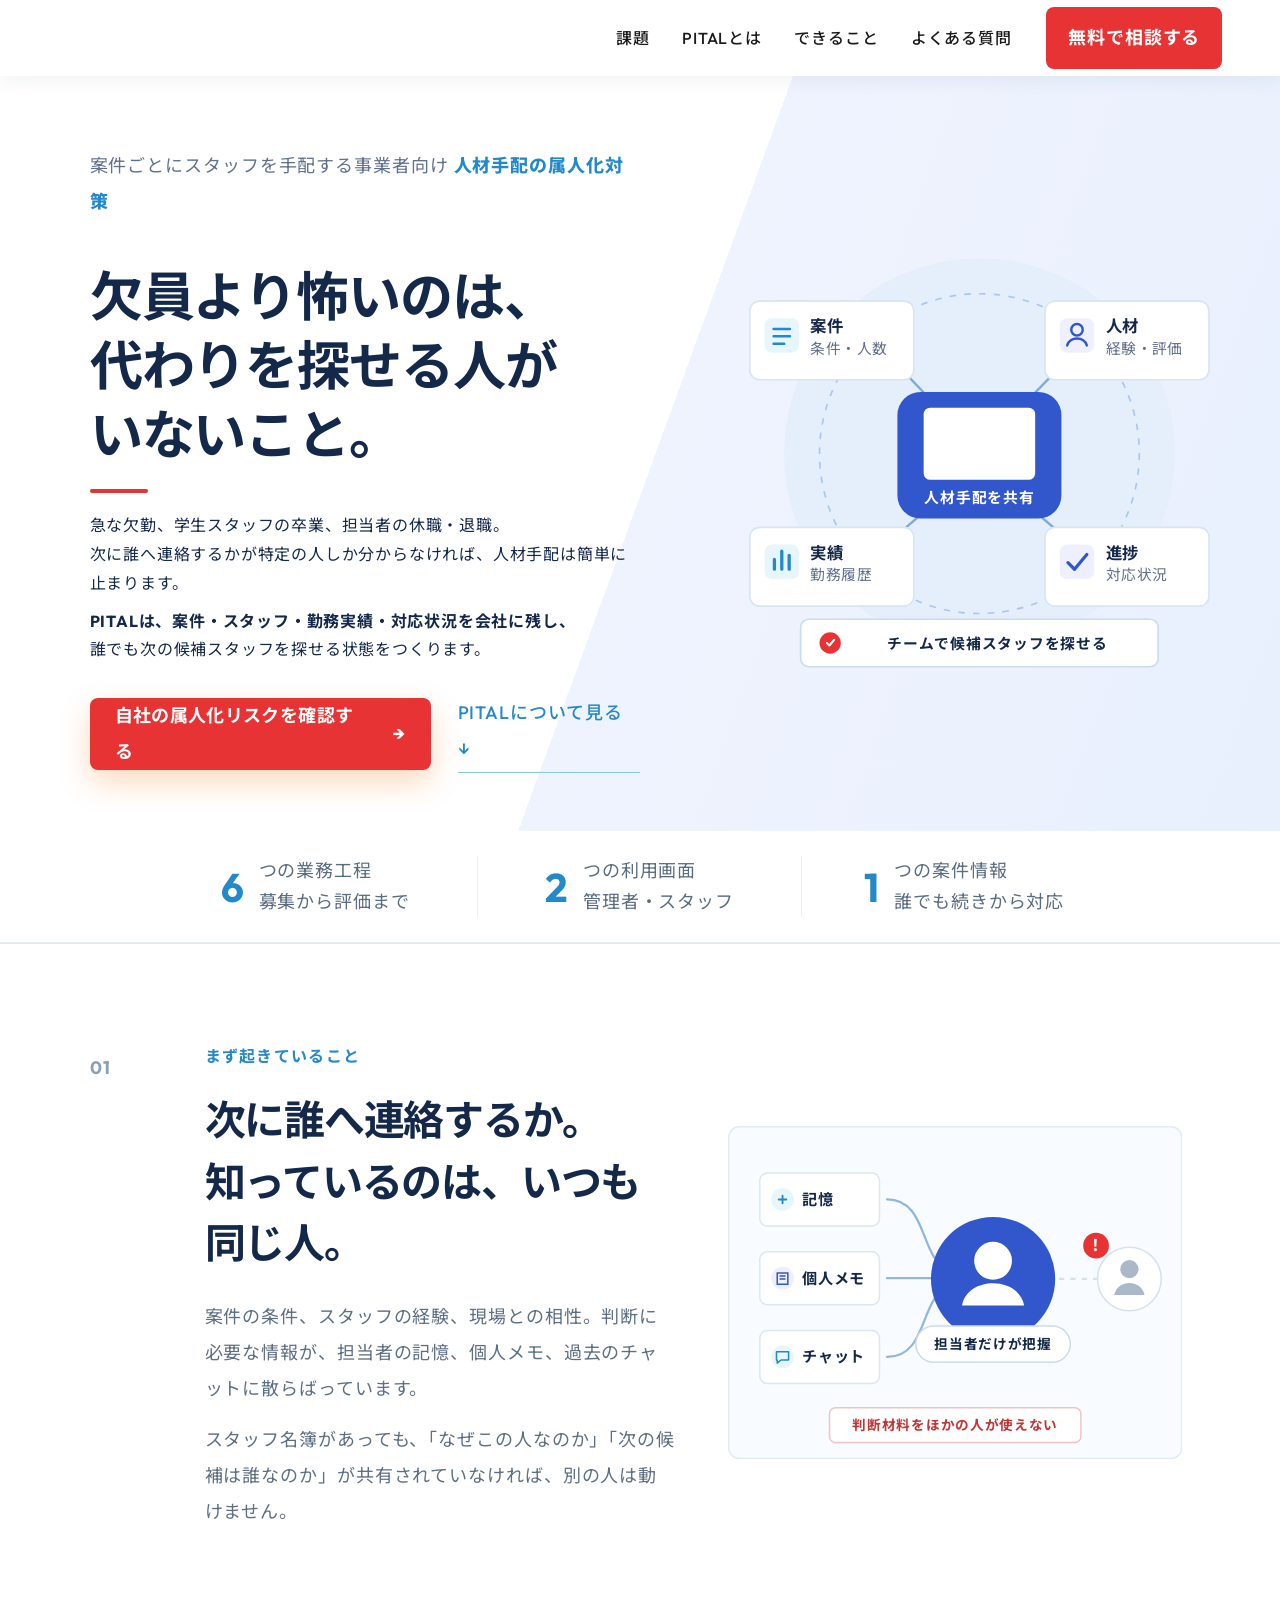
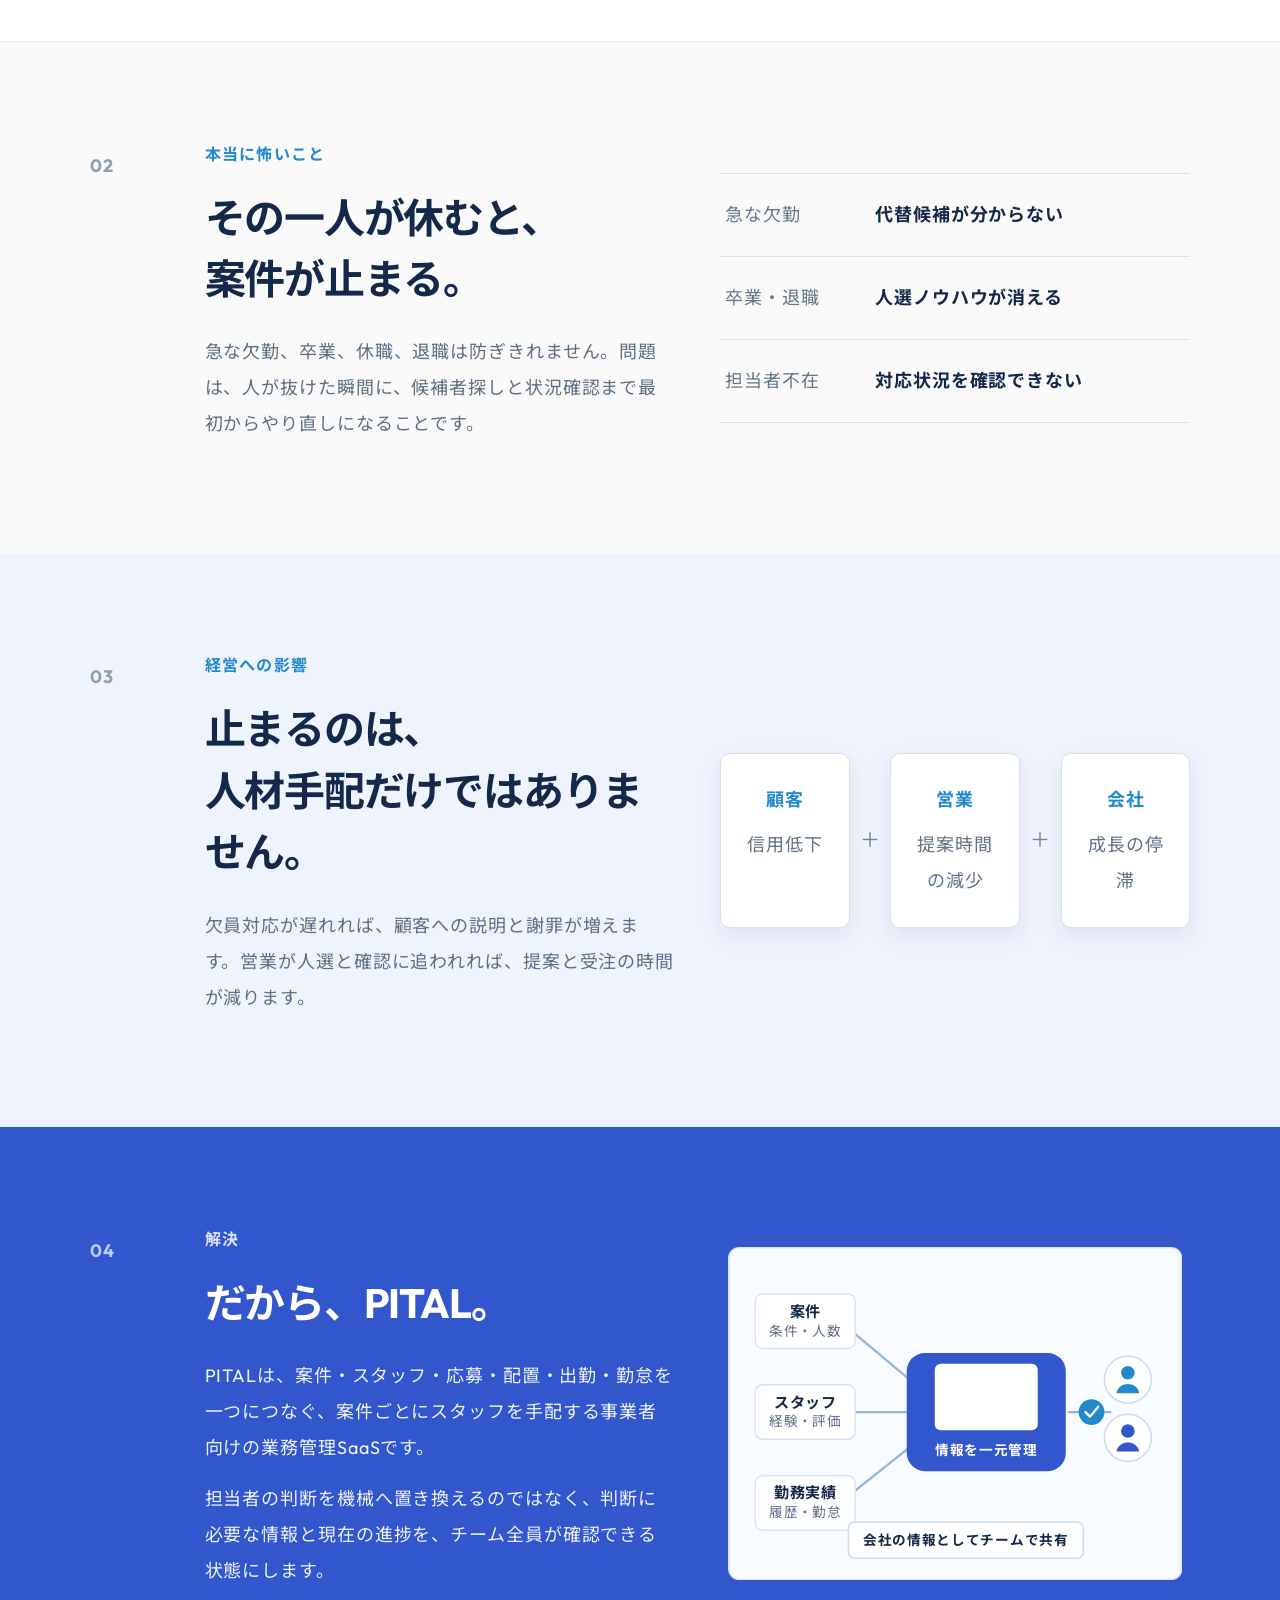
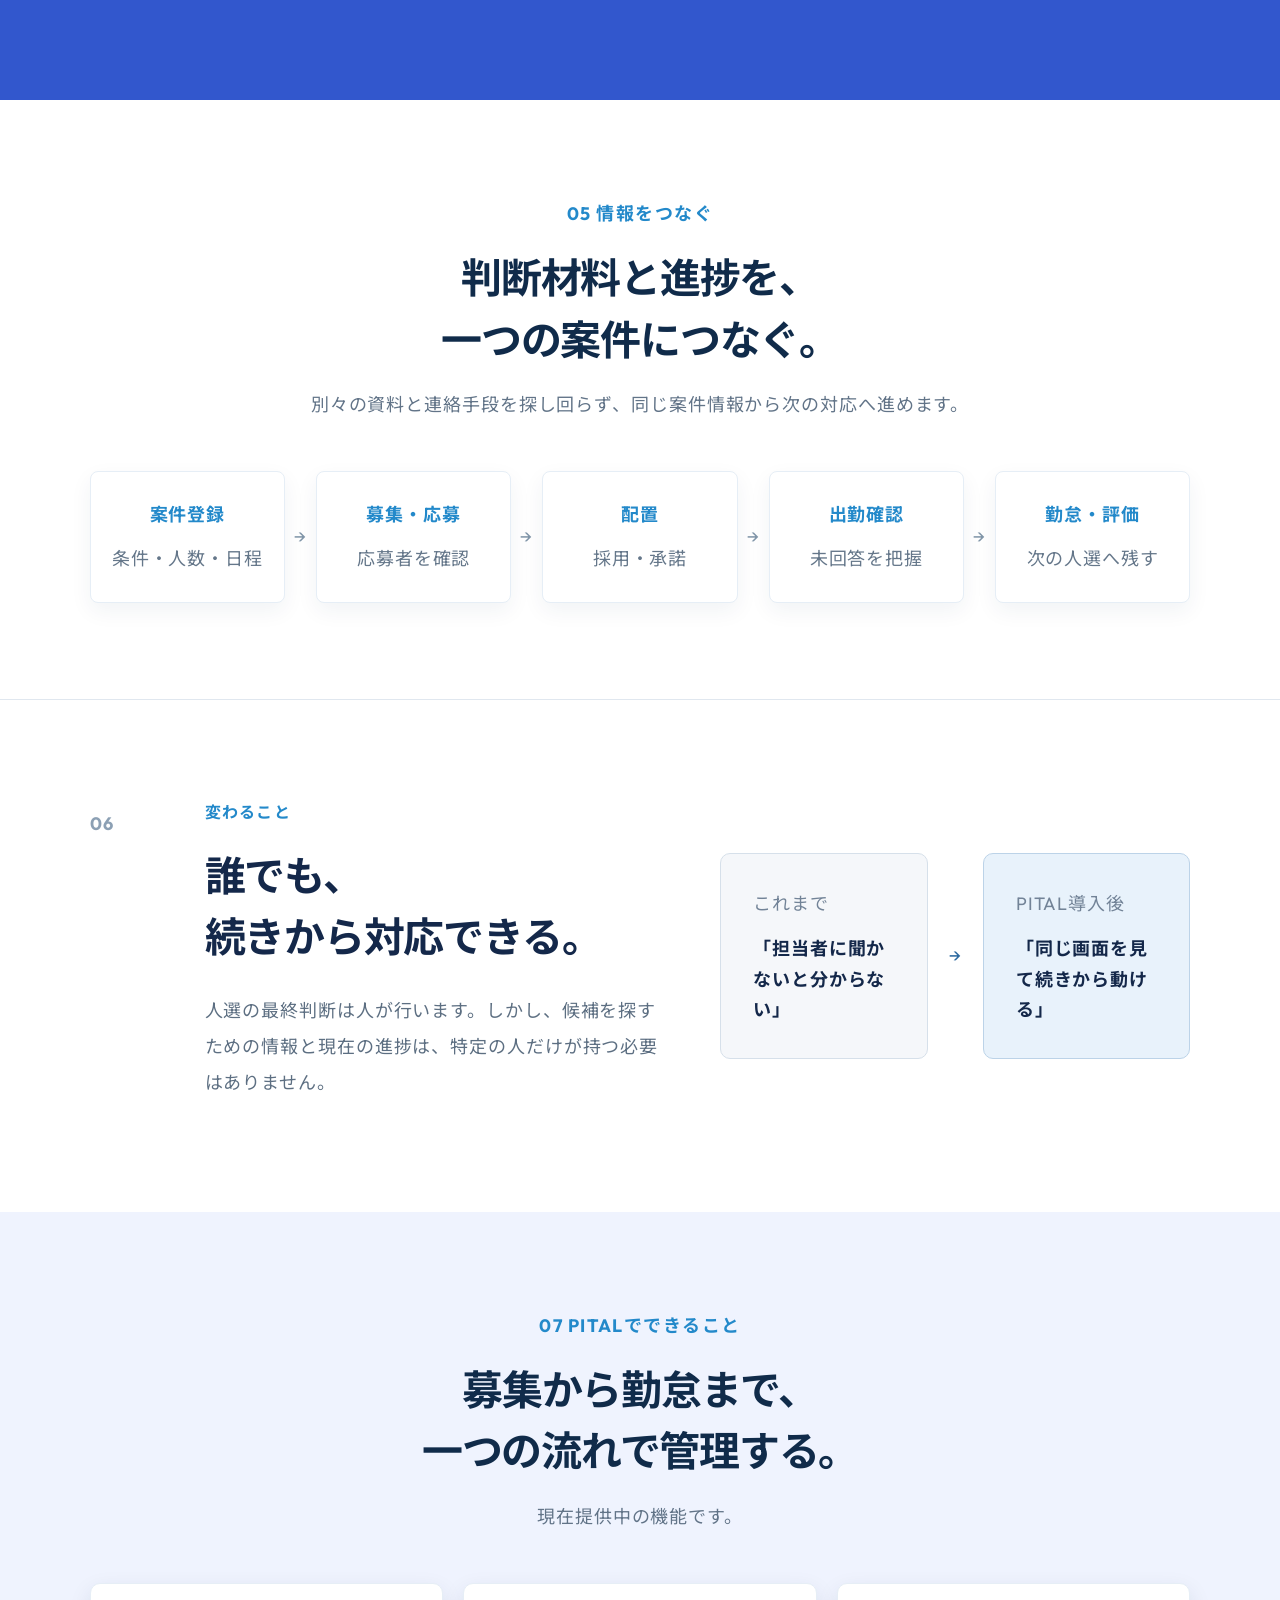
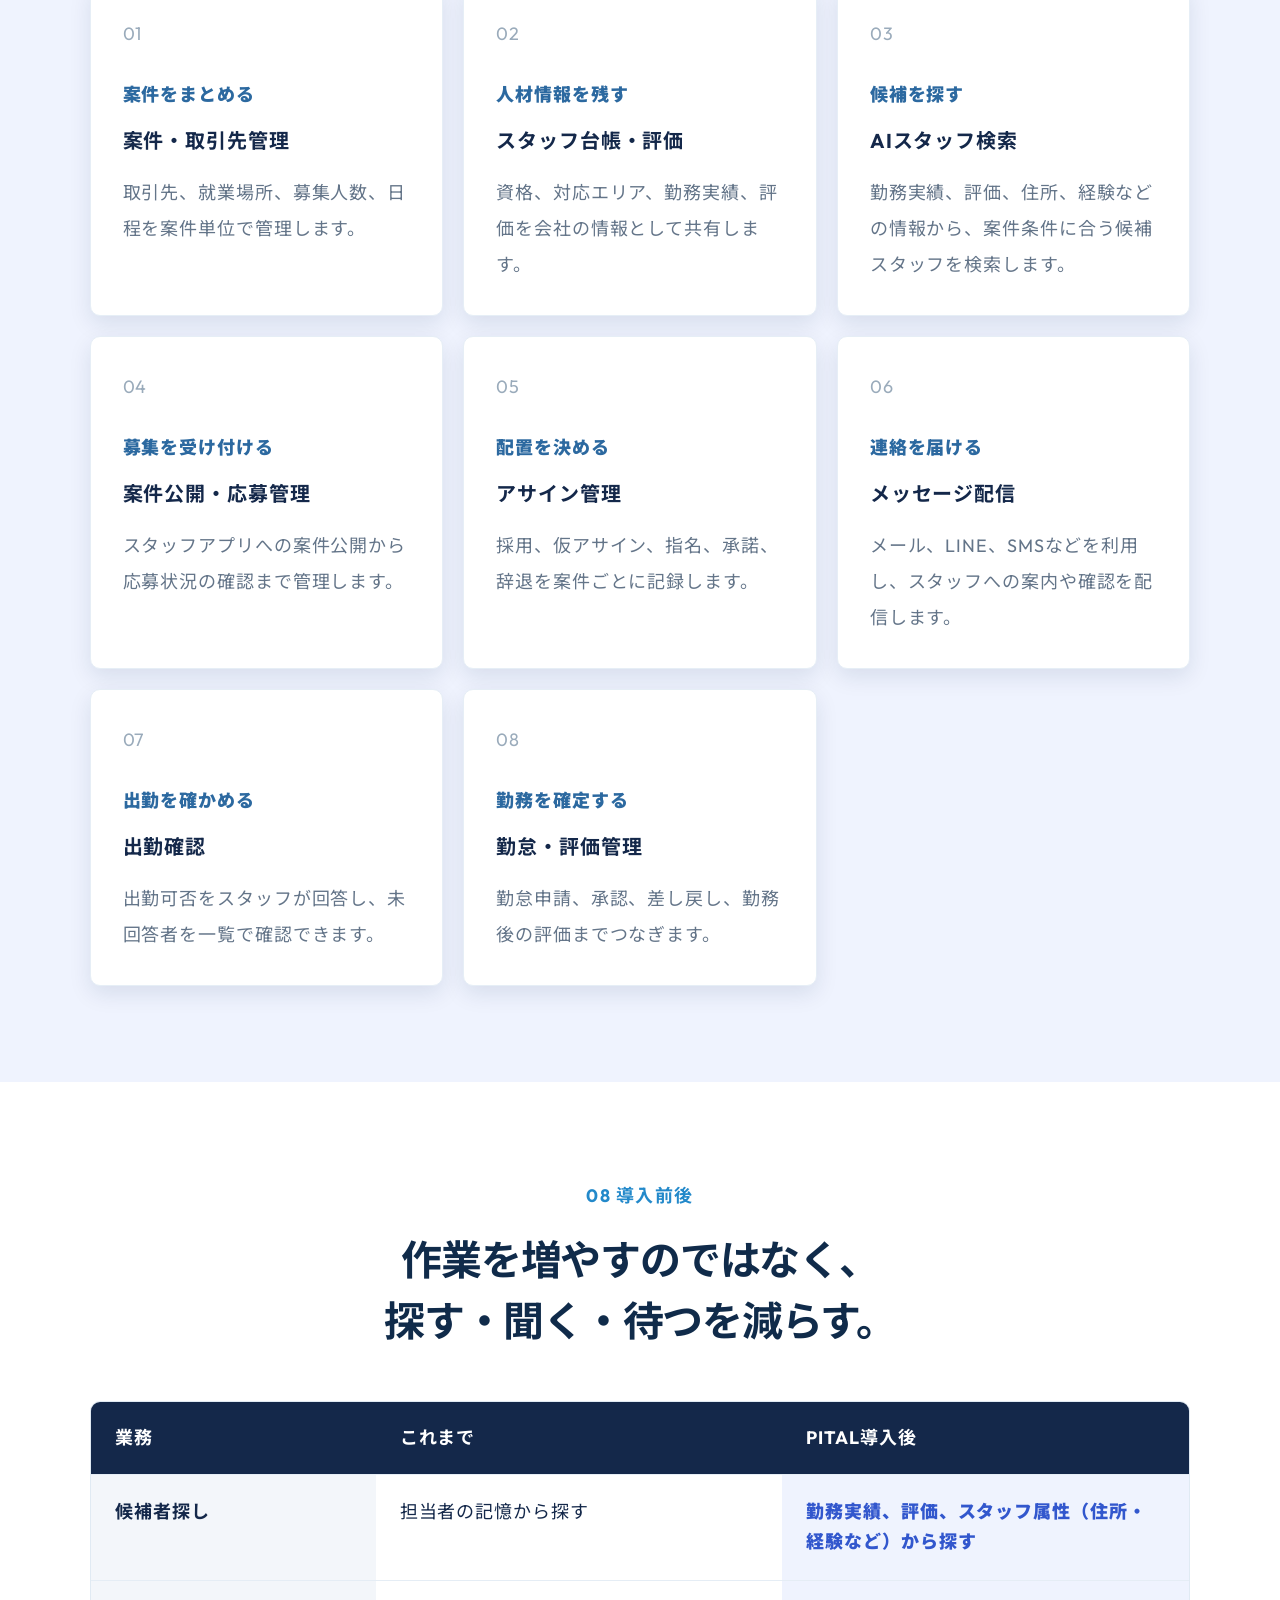
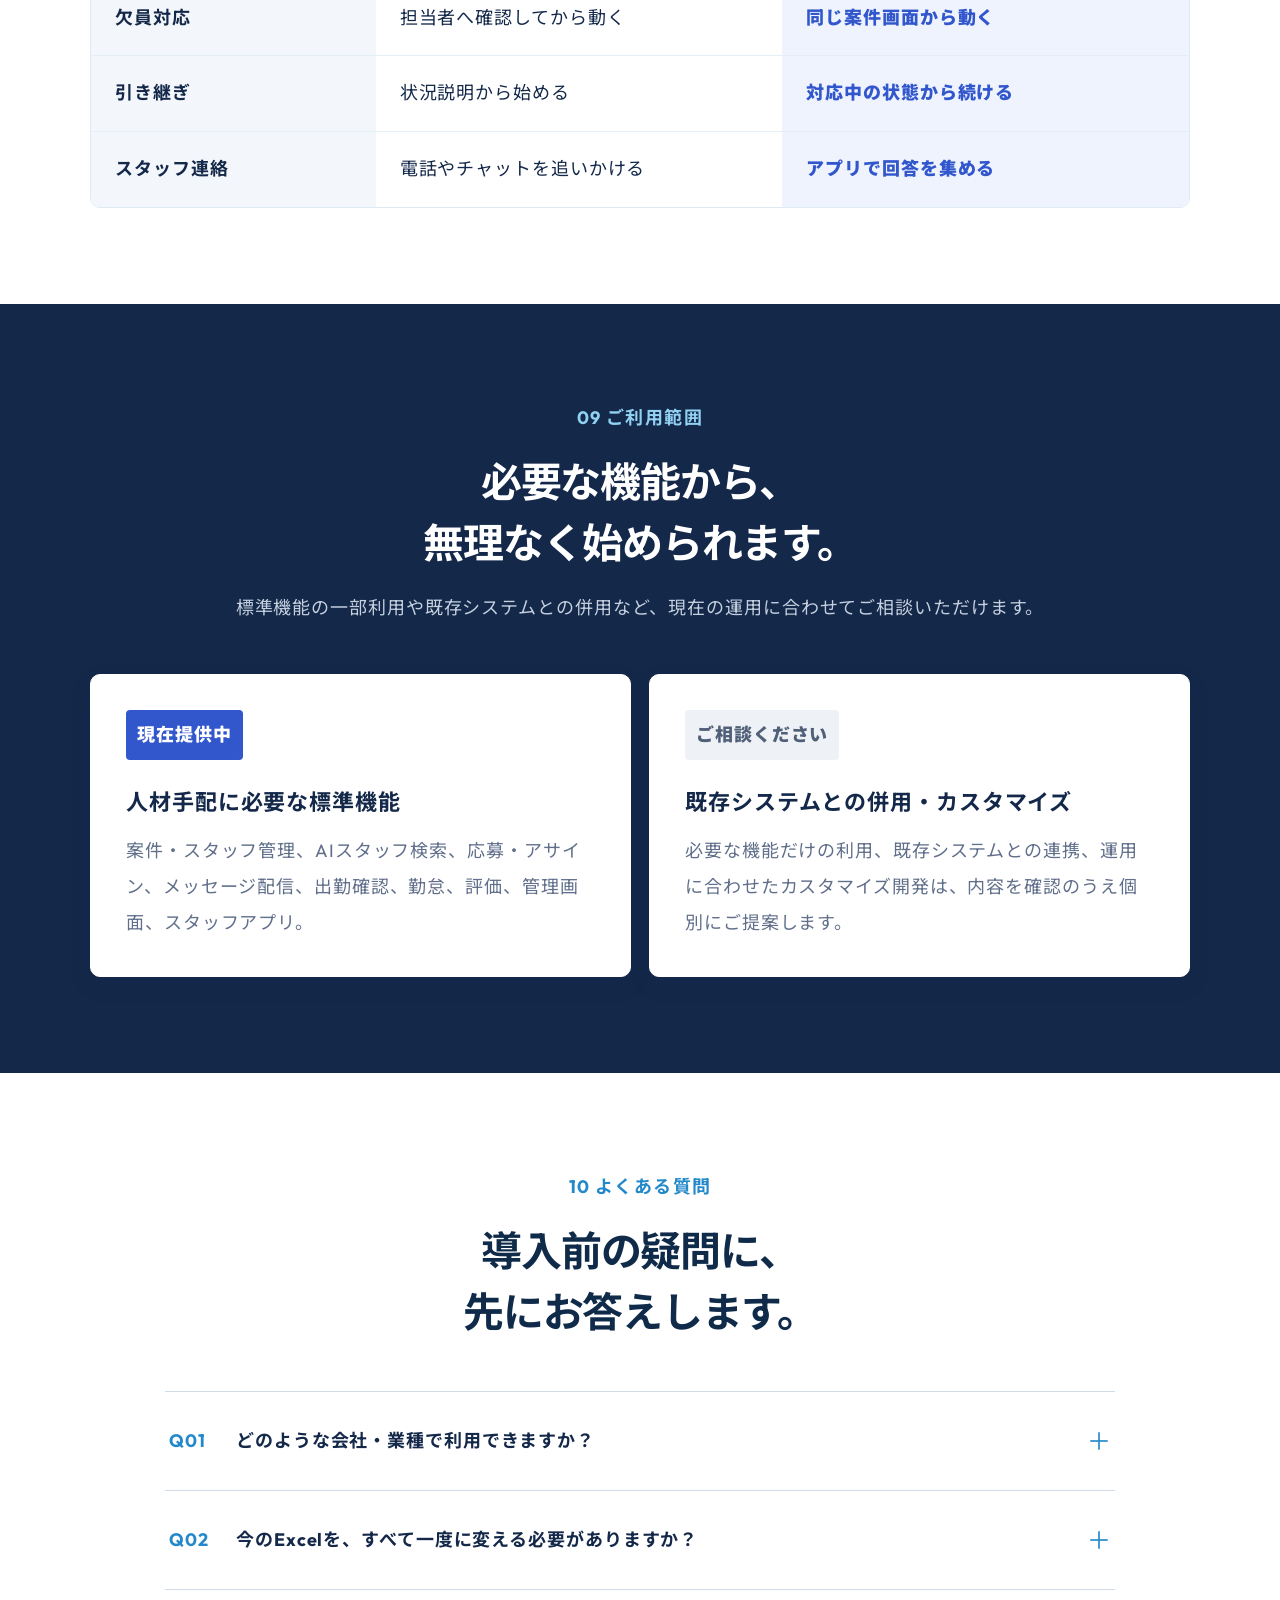
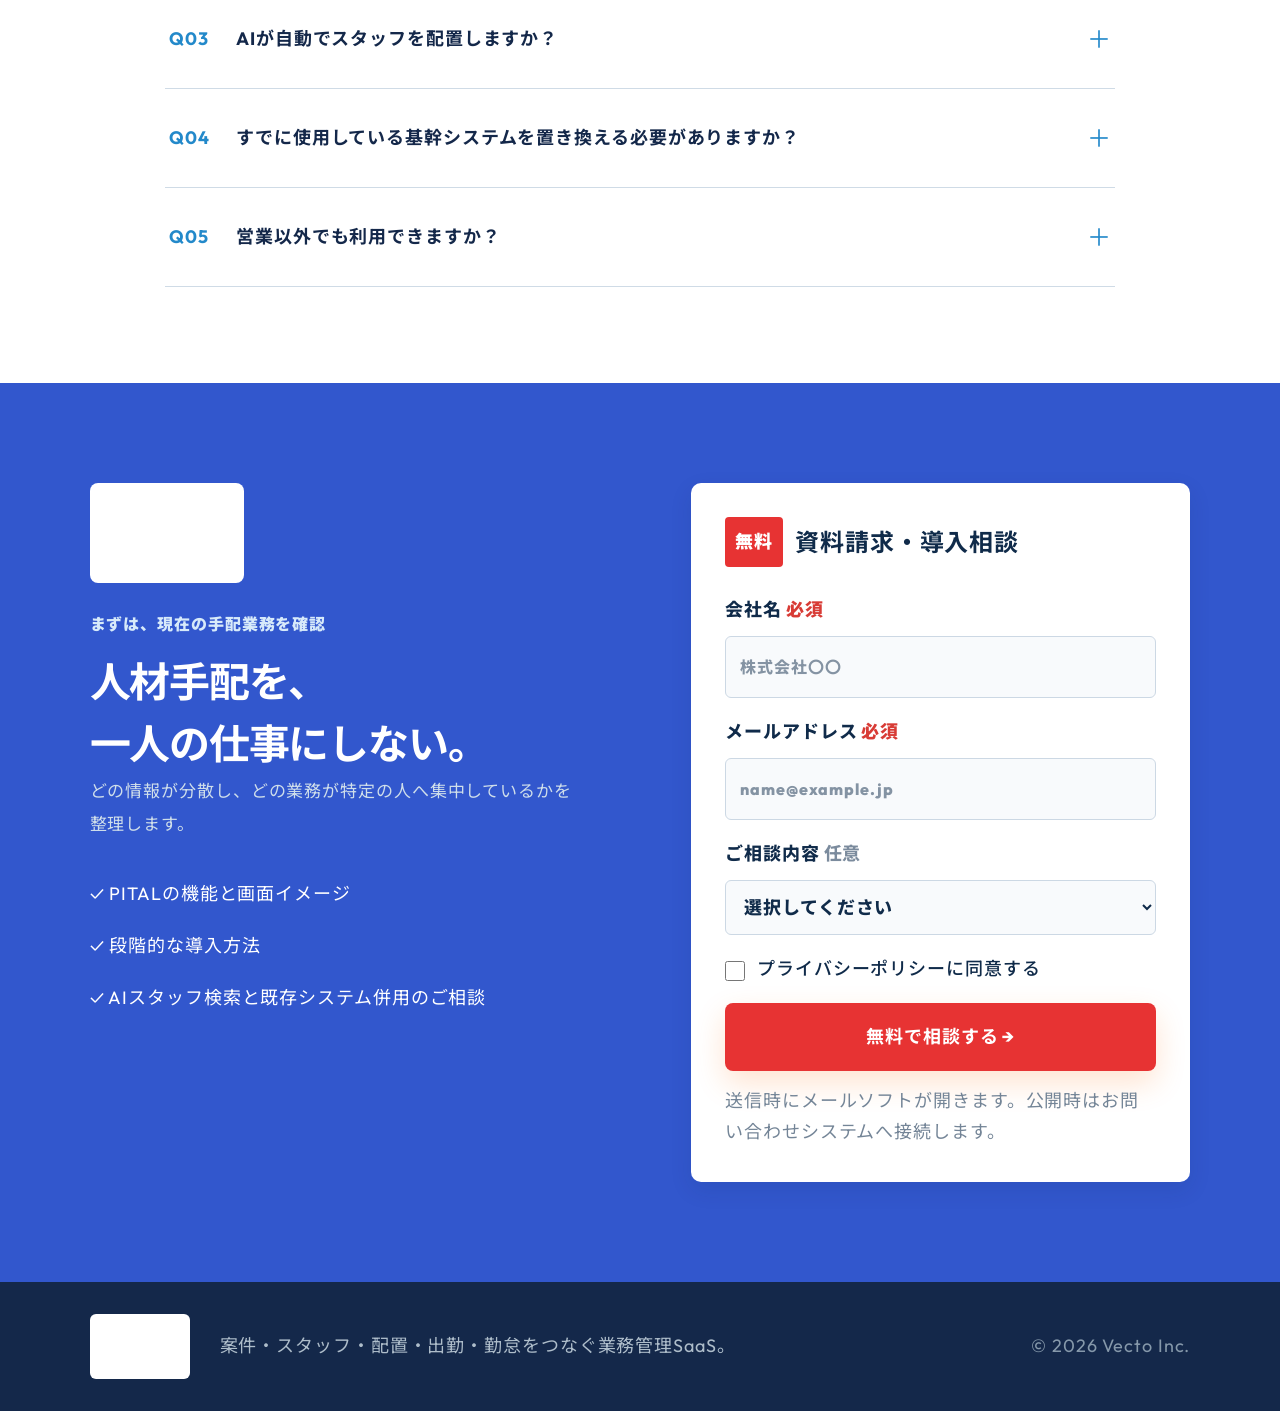
==== index.html @ 0ae42ea0 "Deploy static PITAL LP to GitHub Pages" ====
<!DOCTYPE html><html lang="ja"><head><meta charSet="utf-8"/><meta name="viewport" content="width=device-width, initial-scale=1"/><style>@import "https://fonts.googleapis.com/css2?family=Noto+Sans+JP:wght@400;500;700&family=Outfit:wght@400;500;600;700&display=swap";@layer properties{@supports (((-webkit-hyphens:none)) and (not (margin-trim:inline))) or ((-moz-orient:inline) and (not (color:rgb(from red r g b)))){*,:before,:after{--tw-rotate-x:initial;--tw-rotate-y:initial;--tw-rotate-z:initial;--tw-skew-x:initial;--tw-skew-y:initial;--tw-border-style:solid;--tw-outline-style:solid;--tw-blur:initial;--tw-brightness:initial;--tw-contrast:initial;--tw-grayscale:initial;--tw-hue-rotate:initial;--tw-invert:initial;--tw-opacity:initial;--tw-saturate:initial;--tw-sepia:initial;--tw-drop-shadow:initial;--tw-drop-shadow-color:initial;--tw-drop-shadow-alpha:100%;--tw-drop-shadow-size:initial;--tw-backdrop-blur:initial;--tw-backdrop-brightness:initial;--tw-backdrop-contrast:initial;--tw-backdrop-grayscale:initial;--tw-backdrop-hue-rotate:initial;--tw-backdrop-invert:initial;--tw-backdrop-opacity:initial;--tw-backdrop-saturate:initial;--tw-backdrop-sepia:initial}::backdrop{--tw-rotate-x:initial;--tw-rotate-y:initial;--tw-rotate-z:initial;--tw-skew-x:initial;--tw-skew-y:initial;--tw-border-style:solid;--tw-outline-style:solid;--tw-blur:initial;--tw-brightness:initial;--tw-contrast:initial;--tw-grayscale:initial;--tw-hue-rotate:initial;--tw-invert:initial;--tw-opacity:initial;--tw-saturate:initial;--tw-sepia:initial;--tw-drop-shadow:initial;--tw-drop-shadow-color:initial;--tw-drop-shadow-alpha:100%;--tw-drop-shadow-size:initial;--tw-backdrop-blur:initial;--tw-backdrop-brightness:initial;--tw-backdrop-contrast:initial;--tw-backdrop-grayscale:initial;--tw-backdrop-hue-rotate:initial;--tw-backdrop-invert:initial;--tw-backdrop-opacity:initial;--tw-backdrop-saturate:initial;--tw-backdrop-sepia:initial}}}@layer theme{:root,:host{--font-sans:ui-sans-serif, system-ui, sans-serif, "Apple Color Emoji", "Segoe UI Emoji", "Segoe UI Symbol", "Noto Color Emoji";--font-mono:ui-monospace, SFMono-Regular, Menlo, Monaco, Consolas, "Liberation Mono", "Courier New", monospace;--spacing:.25rem;--default-transition-duration:.15s;--default-transition-timing-function:cubic-bezier(.4, 0, .2, 1);--default-font-family:var(--font-sans);--default-mono-font-family:var(--font-mono)}}@layer base{*,:after,:before{box-sizing:border-box;border:0 solid;margin:0;padding:0}::backdrop{box-sizing:border-box;border:0 solid;margin:0;padding:0}::file-selector-button{box-sizing:border-box;border:0 solid;margin:0;padding:0}html,:host{-webkit-text-size-adjust:100%;tab-size:4;line-height:1.5;font-family:var(--default-font-family,ui-sans-serif, system-ui, sans-serif, "Apple Color Emoji", "Segoe UI Emoji", "Segoe UI Symbol", "Noto Color Emoji");font-feature-settings:var(--default-font-feature-settings,normal);font-variation-settings:var(--default-font-variation-settings,normal);-webkit-tap-highlight-color:transparent}hr{height:0;color:inherit;border-top-width:1px}abbr:where([title]){-webkit-text-decoration:underline dotted;text-decoration:underline dotted}h1,h2,h3,h4,h5,h6{font-size:inherit;font-weight:inherit}a{color:inherit;-webkit-text-decoration:inherit;-webkit-text-decoration:inherit;-webkit-text-decoration:inherit;-webkit-text-decoration:inherit;text-decoration:inherit}b,strong{font-weight:bolder}code,kbd,samp,pre{font-family:var(--default-mono-font-family,ui-monospace, SFMono-Regular, Menlo, Monaco, Consolas, "Liberation Mono", "Courier New", monospace);font-feature-settings:var(--default-mono-font-feature-settings,normal);font-variation-settings:var(--default-mono-font-variation-settings,normal);font-size:1em}small{font-size:80%}sub,sup{vertical-align:baseline;font-size:75%;line-height:0;position:relative}sub{bottom:-.25em}sup{top:-.5em}table{text-indent:0;border-color:inherit;border-collapse:collapse}:-moz-focusring{outline:auto}progress{vertical-align:baseline}summary{display:list-item}ol,ul,menu{list-style:none}img,svg,video,canvas,audio,iframe,embed,object{vertical-align:middle;display:block}img,video{max-width:100%;height:auto}button,input,select,optgroup,textarea{font:inherit;font-feature-settings:inherit;font-variation-settings:inherit;letter-spacing:inherit;color:inherit;opacity:1;background-color:#0000;border-radius:0}::file-selector-button{font:inherit;font-feature-settings:inherit;font-variation-settings:inherit;letter-spacing:inherit;color:inherit;opacity:1;background-color:#0000;border-radius:0}:where(select:is([multiple],[size])) optgroup{font-weight:bolder}:where(select:is([multiple],[size])) optgroup option{padding-inline-start:20px}::file-selector-button{margin-inline-end:4px}::placeholder{opacity:1}@supports (not ((-webkit-appearance:-apple-pay-button))) or (contain-intrinsic-size:1px){::placeholder{color:currentColor}@supports (color:color-mix(in lab, red, red)){::placeholder{color:color-mix(in oklab, currentcolor 50%, transparent)}}}textarea{resize:vertical}::-webkit-search-decoration{-webkit-appearance:none}::-webkit-date-and-time-value{min-height:1lh;text-align:inherit}::-webkit-datetime-edit{display:inline-flex}::-webkit-datetime-edit-fields-wrapper{padding:0}::-webkit-datetime-edit{padding-block:0}::-webkit-datetime-edit-year-field{padding-block:0}::-webkit-datetime-edit-month-field{padding-block:0}::-webkit-datetime-edit-day-field{padding-block:0}::-webkit-datetime-edit-hour-field{padding-block:0}::-webkit-datetime-edit-minute-field{padding-block:0}::-webkit-datetime-edit-second-field{padding-block:0}::-webkit-datetime-edit-millisecond-field{padding-block:0}::-webkit-datetime-edit-meridiem-field{padding-block:0}::-webkit-calendar-picker-indicator{line-height:1}:-moz-ui-invalid{box-shadow:none}button,input:where([type=button],[type=reset],[type=submit]){-webkit-appearance:button;appearance:button}::file-selector-button{-webkit-appearance:button;appearance:button}::-webkit-inner-spin-button{height:auto}::-webkit-outer-spin-button{height:auto}[hidden]:where(:not([hidden=until-found])){display:none!important}}@layer components;@layer utilities{.relative{position:relative}.start{inset-inline-start:var(--spacing)}.flex{display:flex}.hidden{display:none}.table{display:table}.border-collapse{border-collapse:collapse}.transform{transform:var(--tw-rotate-x,) var(--tw-rotate-y,) var(--tw-rotate-z,) var(--tw-skew-x,) var(--tw-skew-y,)}.resize{resize:both}.flex-wrap{flex-wrap:wrap}.border{border-style:var(--tw-border-style);border-width:1px}.underline{text-decoration-line:underline}.outline{outline-style:var(--tw-outline-style);outline-width:1px}.filter{filter:var(--tw-blur,) var(--tw-brightness,) var(--tw-contrast,) var(--tw-grayscale,) var(--tw-hue-rotate,) var(--tw-invert,) var(--tw-saturate,) var(--tw-sepia,) var(--tw-drop-shadow,)}.backdrop-filter{-webkit-backdrop-filter:var(--tw-backdrop-blur,) var(--tw-backdrop-brightness,) var(--tw-backdrop-contrast,) var(--tw-backdrop-grayscale,) var(--tw-backdrop-hue-rotate,) var(--tw-backdrop-invert,) var(--tw-backdrop-opacity,) var(--tw-backdrop-saturate,) var(--tw-backdrop-sepia,);backdrop-filter:var(--tw-backdrop-blur,) var(--tw-backdrop-brightness,) var(--tw-backdrop-contrast,) var(--tw-backdrop-grayscale,) var(--tw-backdrop-hue-rotate,) var(--tw-backdrop-invert,) var(--tw-backdrop-opacity,) var(--tw-backdrop-saturate,) var(--tw-backdrop-sepia,)}.transition{transition-property:color,background-color,border-color,outline-color,text-decoration-color,fill,stroke,--tw-gradient-from,--tw-gradient-via,--tw-gradient-to,opacity,box-shadow,transform,translate,scale,rotate,filter,-webkit-backdrop-filter,backdrop-filter,display,content-visibility,overlay,pointer-events;transition-timing-function:var(--tw-ease,var(--default-transition-timing-function));transition-duration:var(--tw-duration,var(--default-transition-duration))}}:root{--navy:#0d1d33;--navy2:#142b49;--mint:#c7aa70;--mint-l:#edf2f7;--coral:#214f78;--cream:#f7f9fc;--ink:#17263b;--muted:#647286;--line:#dce4ee}*{box-sizing:border-box}html{scroll-behavior:smooth}body{color:var(--ink);-webkit-font-smoothing:antialiased;background:#fbfcfe;margin:0;font-family:Yu Gothic UI,Hiragino Sans,Noto Sans JP,Arial,sans-serif}a{color:inherit;text-decoration:none}button{font:inherit}.site-header{-webkit-backdrop-filter:blur(14px);backdrop-filter:blur(14px);z-index:50;background:#fffffff0;border-bottom:1px solid #102a3814;justify-content:space-between;align-items:center;height:76px;padding:0 max(4.5vw,28px);display:flex;position:sticky;top:0}.brand{letter-spacing:.11em;color:var(--navy);align-items:center;gap:10px;font-size:25px;font-weight:900;display:flex}.brand-mark{align-items:flex-end;gap:3px;width:30px;height:30px;display:flex;transform:skew(-7deg)}.brand-mark i{background:var(--mint);border-radius:2px 5px 2px 2px;width:8px;display:block}.brand-mark i:first-child{height:16px}.brand-mark i:nth-child(2){height:24px}.brand-mark i:nth-child(3){background:var(--coral);height:30px}.site-header nav{gap:34px;margin-left:auto;margin-right:40px;font-size:16px;font-weight:700;display:flex}.site-header nav a{transition:all .2s}.site-header nav a:hover{color:#2b5e89}.header-cta{background:var(--navy);color:#fbfcfe;border-radius:8px;align-items:center;gap:18px;padding:13px 20px;font-size:16px;font-weight:800;display:flex}.hero{background:linear-gradient(120deg,#fbfcfe 0% 50%,#edf2f7 50%,#e6edf5 100%);grid-template-columns:47% 53%;min-height:700px;display:grid;overflow:hidden}.hero-copy{z-index:2;padding:105px 3vw 70px max(6.5vw,38px)}.eyebrow,.kicker{letter-spacing:.08em;color:#2b5e89;align-items:center;gap:9px;margin:0 0 21px;font-size:16px;font-weight:800;display:flex}.eyebrow span{background:var(--coral);width:22px;height:2px}.hero h1{letter-spacing:-.05em;color:var(--navy);margin:0;font-size:clamp(42px,4.2vw,68px);font-weight:900;line-height:1.28}.hero h1 em,.concept-copy h2 em{color:#2b5e89;white-space:nowrap;font-style:normal;position:relative}.hero h1 em:after{content:"";background:var(--coral);opacity:.75;clip-path:polygon(0 40%,100% 0,100% 70%,0 100%);border-radius:100%;height:7px;position:absolute;bottom:-5px;left:0;right:0;transform:rotate(-1deg)}.hero-lead{color:#617286;margin:30px 0;font-size:17px;line-height:2}.hero-actions{flex-wrap:wrap;gap:13px;display:flex}.button{border-radius:8px;justify-content:center;align-items:center;gap:22px;min-height:54px;padding:0 25px;font-size:16px;font-weight:800;transition:all .25s;display:inline-flex;box-shadow:0 8px 22px #102a3814}.button:hover{transform:translateY(-2px);box-shadow:0 12px 26px #102a3826}.button-primary{color:#fbfcfe;background:var(--coral)}.button-secondary{color:var(--navy);background:#fbfcfe;border:1px solid #dce4ee}.play{color:#2b5e89;font-size:16px}.trust-row{color:#768497;flex-wrap:wrap;gap:20px;margin-top:30px;font-size:16px;display:flex}.trust-row b{color:#2b5e89}.product-stage{min-width:0;position:relative}.orbit{border:1px solid #16a07829;border-radius:50%;position:absolute}.orbit-one{width:620px;height:620px;top:40px;right:-120px}.orbit-two{width:430px;height:430px;top:130px;right:-25px}.dashboard-card{background:#fbfcfe;border-radius:13px;width:78%;position:absolute;top:110px;left:2%;overflow:hidden;transform:rotate(-1deg);box-shadow:0 28px 65px #1d4b4c2e}.browser-bar{background:#eff3f2;align-items:center;gap:5px;height:30px;padding:0 11px;display:flex}.browser-bar span{background:#c1cecb;border-radius:50%;width:6px;height:6px}.browser-bar small{color:#9aa9a5;background:#fbfcfe;border-radius:3px;margin:auto;padding:3px 80px;font-size:16px}.app-frame{height:360px;display:flex}.mini-sidebar{background:#17263b;flex-direction:column;align-items:center;gap:18px;width:50px;padding:16px 0;display:flex}.mini-logo{color:#fbfcfe;margin-bottom:8px;font-size:16px;font-weight:900}.mini-sidebar i{background:#7c9298;border-radius:3px;width:16px;height:3px}.mini-sidebar i.active{background:var(--mint);border-radius:4px;width:16px;height:16px}.dash-main{background:#f7f1e8;flex:1;padding:25px}.dash-head{justify-content:space-between;display:flex}.dash-head small{color:#8b9b9e;font-size:16px;display:block}.dash-head strong{font-size:17px}.avatar{background:var(--navy);color:#fbfcfe;border-radius:50%;place-items:center;width:28px;height:28px;font-size:16px;display:grid}.stat-grid{grid-template-columns:repeat(3,1fr);gap:10px;margin-top:22px;display:grid}.stat-grid>div{background:#fbfcfe;border:1px solid #e2e8ef;border-radius:7px;padding:13px}.stat-grid small{color:#867972;font-size:16px;display:block}.stat-grid b{color:var(--navy);font-size:21px}.stat-grid span{color:#899;margin-left:3px;font-size:16px}.chart-card{background:#fbfcfe;border:1px solid #e2e8ef;border-radius:7px;margin-top:12px;padding:15px}.chart-title{justify-content:space-between;font-size:16px;display:flex}.chart-title small{color:#887b74}.bars{border-bottom:1px solid #dde6e3;align-items:flex-end;gap:15px;height:110px;margin-top:12px;padding:0 10px;display:flex}.bars i{background:linear-gradient(#c7aa70,#dfcda9);border-radius:4px 4px 0 0;flex:1}.bars i:nth-child(5),.bars i:nth-child(7){background:linear-gradient(#37698f,#a8bed0)}.phone-card{z-index:4;border:7px solid var(--navy);background:#fbfcfe;border-radius:29px;width:210px;height:430px;padding:13px 12px;position:absolute;top:150px;right:4%;overflow:hidden;transform:rotate(3deg);box-shadow:0 22px 42px #1a424340}.phone-top{justify-content:space-between;padding:0 4px;font-size:16px;display:flex}.phone-top i{background:var(--navy);border-radius:8px;width:35px;height:7px}.phone-brand{justify-content:space-between;align-items:center;margin:14px 2px 19px;font-size:16px;display:flex}.phone-brand span{color:var(--coral)}.phone-card>p{margin:0 0 9px;font-size:16px;font-weight:800}.job-card{background:#fbfcfe;border-radius:10px;overflow:hidden;box-shadow:0 5px 15px #153c3e17}.job-image{background:linear-gradient(155deg,#d4c3ae,#eef5ef);height:88px;position:relative;overflow:hidden}.job-image span{background:var(--coral);color:#fbfcfe;border-radius:3px;padding:3px 5px;font-size:16px;position:absolute;top:8px;left:8px}.job-image i{background:#5b4b45;border-radius:22px 22px 5px 5px;width:45px;height:70px;position:absolute;bottom:-10px}.job-image i:first-of-type{left:18px}.job-image i:nth-of-type(2){background:#f2a683;left:73px}.job-image i:nth-of-type(3){background:#75685f;right:10px}.job-info{padding:9px}.job-info small{color:#2b5e89;font-size:16px;font-weight:700}.job-info strong{margin:4px 0;font-size:16px;display:block}.job-info p{color:#8190a2;margin:0 0 5px;font-size:16px}.job-info b{color:var(--coral);font-size:16px}.job-mini{background:#fbfcfe;border-radius:8px;gap:7px;margin-top:8px;padding:8px;display:flex;box-shadow:0 3px 12px #153c3e0f}.job-mini>span{background:var(--mint-l);color:#2b5e89;place-items:center;width:27px;height:27px;font-size:16px;font-weight:700;display:grid}.job-mini strong,.job-mini small{font-size:16px;display:block}.job-mini small{color:#8a999b;margin-top:4px}.phone-nav{background:#fbfcfe;border-top:1px solid #edf0ef;justify-content:space-around;height:48px;padding-top:7px;font-size:16px;display:flex;position:absolute;bottom:0;left:0;right:0}.phone-nav span,.phone-nav b{text-align:center;color:#849699}.phone-nav b{color:#2b5e89}.phone-nav small{margin-top:2px;font-size:16px;display:block}.floating-note{z-index:6;background:#fbfcfe;border-radius:9px;align-items:center;gap:9px;padding:10px 13px;display:flex;position:absolute;box-shadow:0 12px 30px #1644422b}.floating-note>span{background:var(--mint-l);color:#2b5e89;border-radius:50%;place-items:center;width:27px;height:27px;font-size:16px;font-weight:900;display:grid}.floating-note small,.floating-note b{font-size:16px;display:block}.floating-note small{color:#88989b;margin-bottom:2px}.note-one{top:510px;left:0}.note-two{top:105px;right:2%}.note-two>span{width:38px;height:38px;color:var(--coral);background:#e8eef5}.audience-strip{background:var(--navy);color:#fbfcfe;justify-content:center;align-items:center;gap:45px;padding:20px 5%;font-size:16px;display:flex}.audience-strip p{color:#9fb5ba}.audience-strip div{align-items:center;gap:23px;font-weight:700;display:flex}.audience-strip i{color:#5b767d;font-style:normal}.section{padding:105px max(6.5vw,38px)}.section-label{letter-spacing:.19em;color:#93a6a8;margin-bottom:19px;font-size:16px;font-weight:900}.section-label.light{color:#a58e79}.section-heading h2,.staff-copy h2,.faq-section h2{letter-spacing:-.04em;color:var(--navy);margin:0;font-size:clamp(32px,3vw,46px);line-height:1.45}.section-heading.split-heading{justify-content:space-between;align-items:flex-end;margin-bottom:55px;display:flex}.split-heading>p{max-width:430px;color:var(--muted);font-size:16px;line-height:1.9}.pain-section{background:var(--cream)}.pain-grid{grid-template-columns:repeat(3,1fr);gap:18px;display:grid}.pain-grid article{background:#fbfcfe;border:1px solid #ebefed;border-radius:5px;padding:14px 25px 30px;position:relative}.pain-grid article>span{color:#cad4d2;font-size:16px;font-weight:800;position:absolute;top:16px;right:20px}.pain-visual{place-items:center;height:145px;margin-bottom:15px;display:grid;position:relative}.pain-visual i{background:#dce7e5;border-radius:5px;display:block;position:absolute}.pain-1 i:first-child{background:#d7eee8;width:110px;height:76px;transform:rotate(-5deg)}.pain-1 i:nth-child(2){border:2px solid var(--navy);background:#fbfcfe;width:110px;height:76px;transform:translate(20px,8px)}.pain-1 i:nth-child(3){background:var(--coral);width:55px;height:5px;transform:translate(8px,-12px)}.pain-1 i:nth-child(4){width:70px;height:5px;transform:translate(15px,8px)}.pain-2 i:first-child{background:var(--navy);width:115px;height:80px}.pain-2 i:nth-child(2),.pain-2 i:nth-child(3),.pain-2 i:nth-child(4){border:4px solid var(--mint);background:#fbfcfe;border-radius:50%;width:26px;height:26px}.pain-2 i:nth-child(2){transform:translate(-38px,-18px)}.pain-2 i:nth-child(3){border-color:var(--coral);transform:translateY(18px)}.pain-2 i:nth-child(4){border-color:#9fb2c3;transform:translate(38px,-12px)}.pain-3 i:first-child{background:0 0;border:15px solid #d9e5e3;border-radius:50%;width:95px;height:95px}.pain-3 i:nth-child(2){background:var(--coral);width:5px;height:35px;transform:translateY(-15px)}.pain-3 i:nth-child(3){background:var(--coral);width:30px;height:5px;transform:translate(13px)rotate(30deg)}.pain-3 i:nth-child(4){background:var(--coral);border-radius:50%;width:26px;height:26px;transform:translate(54px,-48px)}.pain-grid h3{margin:0 0 10px;font-size:20px}.pain-grid p{color:var(--muted);margin:0;font-size:16px;line-height:1.8}.solution-line{background:#f5ede2;border:1px solid #cfe5df;border-radius:5px;align-items:center;gap:30px;margin-top:25px;padding:19px 30px;display:flex}.solution-line span{color:#2b5e89;font-weight:900}.solution-line i{background:#cfbea1;flex:1;max-width:70px;height:1px}.solution-line strong{font-size:16px}.concept-section{background:var(--navy);color:#fbfcfe;grid-template-columns:43% 57%;align-items:center;min-height:680px;display:grid;overflow:hidden}.concept-copy{padding-right:5vw}.light-text{color:var(--mint)}.concept-copy h2{margin:0;font-size:clamp(34px,3.4vw,50px);line-height:1.4}.concept-copy p:not(.kicker){color:#b6c8cc;font-size:16px;line-height:2}.concept-copy>a{color:var(--mint);border-bottom:1px solid #75685f;align-items:center;gap:30px;margin-top:18px;padding-bottom:8px;font-weight:800;display:inline-flex}.flow-map{height:520px;position:relative}.flow-map:before{content:"";border:1px dashed #50657a;border-radius:50%;position:absolute;inset:60px 10px;transform:rotate(-8deg)}.flow-core{width:155px;height:155px;color:var(--navy);background:#fbfcfe;border-radius:50%;flex-direction:column;justify-content:center;align-items:center;display:flex;position:absolute;top:34%;left:42%;box-shadow:0 0 0 20px #c3a4670f,0 0 0 50px #c3a46708}.flow-core b{letter-spacing:.1em;font-size:20px}.flow-core small{color:#819396;margin-top:5px;font-size:16px}.flow-node{background:#1a4050;border:1px solid #415770;border-radius:9px;width:145px;padding:14px 17px;position:absolute;box-shadow:0 12px 26px #00000026}.flow-node span{color:var(--mint);font-size:16px}.flow-node b,.flow-node small{display:block}.flow-node b{margin:5px 0;font-size:16px}.flow-node small{color:#9cb2b7;font-size:16px}.node-a{top:13%;left:6%}.node-b{top:8%;right:2%}.node-c{bottom:13%;right:0}.node-d{bottom:1%;left:35%}.node-e{bottom:22%;left:2%}.feature-section{background:#fbfcfe}.centered{text-align:center;margin:0 auto 55px}.centered .kicker{justify-content:center}.centered>p:last-child{color:var(--muted);font-size:16px}.feature-grid{background:var(--line);border:1px solid var(--line);grid-template-columns:repeat(2,1fr);gap:1px;display:grid}.feature-grid article{background:#fbfcfe;grid-template-columns:60px 1fr 25px;align-items:start;gap:22px;min-height:160px;padding:33px;transition:all .2s;display:grid}.feature-grid article:hover{background:#f9fcfb}.feature-icon{border-radius:14px;place-items:center;width:56px;height:56px;font-size:18px;font-weight:900;display:grid}.feature-icon.mint{color:#2b5e89;background:#f1e7d8}.feature-icon.blue{color:#4c86a9;background:#e9f2f8}.feature-icon.coral{color:var(--coral);background:#e8eef5}.feature-icon.violet{color:#75a;background:#f1edfa}.feature-icon.yellow{color:#b68b25;background:#fff8df}.feature-icon.green{color:#588e49;background:#edf7e9}.feature-grid h3{margin:3px 0 8px;font-size:18px}.feature-grid p{color:var(--muted);margin:0;font-size:16px;line-height:1.8}.feature-grid article>a{color:#94aaa9}.staff-section{background:var(--cream);grid-template-columns:55% 45%;align-items:center;min-height:720px;display:grid}.staff-phone-wrap{background:#e8eef5;height:620px;position:relative;overflow:hidden}.staff-phone-wrap:before{content:"";border:1px solid #ddcbaa;border-radius:50%;width:480px;height:480px;position:absolute;top:10%;left:10%}.staff-phone{border:7px solid var(--navy);background:#fbfcfe;border-radius:28px;width:230px;height:470px;padding:28px 16px 16px;position:absolute;box-shadow:0 25px 48px #194b4633}.phone-a{top:90px;left:15%;transform:rotate(-5deg)}.phone-b{top:62px;left:48%;transform:rotate(5deg)}.phone-speaker{background:var(--navy);border-radius:8px;width:55px;height:7px;position:absolute;top:7px;left:50%;transform:translate(-50%)}.staff-phone>small{color:#2b5e89;font-weight:800}.staff-phone h3{font-size:16px}.confirm-card{background:#f5f8f7;border-radius:10px;margin-top:25px;padding:14px}.confirm-card span{color:var(--coral);font-size:16px;font-weight:800}.confirm-card b{margin:10px 0;font-size:16px;display:block}.confirm-card p{color:#718488;font-size:16px}.staff-phone button{background:var(--coral);color:#fbfcfe;border:0;border-radius:6px;width:100%;margin-top:14px;padding:10px;font-size:16px;font-weight:800}.phone-b label{color:#698087;margin:15px 0;font-size:16px;display:block}.phone-b label span{color:var(--navy);background:#f2f6f5;margin-top:5px;padding:12px;font-size:16px;font-weight:800;display:block}.phone-b button{background:var(--navy);margin-top:25px}.spark{color:var(--coral);font-size:35px;position:absolute}.spark-a{top:48px;left:11%}.spark-b{color:#2b5e89;bottom:50px;right:12%}.staff-copy{padding:80px 8vw 80px 5vw}.staff-copy>p:not(.kicker){color:var(--muted);font-size:16px;line-height:2}.staff-copy ul{margin-top:30px;padding:0;list-style:none}.staff-copy li{border-bottom:1px solid #dce5e2;padding:12px 0;font-size:16px;font-weight:700}.staff-copy li b{color:#2b5e89;margin-right:9px}.workflow-section{background:#fbfcfe}.workflow-grid{grid-template-columns:repeat(4,1fr);gap:20px;display:grid}.workflow-grid article{position:relative}.workflow-visual{background:#f1f7f5;border-radius:8px;place-items:center;height:155px;margin-bottom:22px;display:grid}.workflow-visual span{color:#2b5e89;background:#fbfcfe;border-radius:20px;place-items:center;width:70px;height:70px;font-size:26px;font-weight:900;display:grid;box-shadow:0 10px 25px #1647441a}.visual-2{background:#ebf0f5}.visual-2 span{color:var(--coral)}.visual-3{background:#eef1fa}.visual-3 span{color:#637a91}.visual-4{background:#fff8e4}.visual-4 span{color:#b58b26;font-size:16px}.workflow-grid small{color:#2b5e89;letter-spacing:.12em;font-size:16px;font-weight:900}.workflow-grid h3{margin:8px 0;font-size:18px}.workflow-grid p{color:var(--muted);font-size:16px;line-height:1.8}.step-arrow{color:#9bb0ac;z-index:2;font-style:normal;position:absolute;top:68px;right:-16px}.reasons-section{background:var(--navy);color:#fbfcfe}.light-heading h2{color:#fbfcfe}.reason-grid{background:#344961;grid-template-columns:repeat(3,1fr);gap:1px;display:grid}.reason-grid article{background:var(--navy);padding:40px 35px}.reason-grid b{color:var(--mint);font-size:16px}.reason-grid h3{margin:25px 0 14px;font-size:19px}.reason-grid p{color:#adc0c4;font-size:16px;line-height:1.9}.faq-section{background:var(--cream);grid-template-columns:35% 65%;gap:8vw;display:grid}.faq-section>div:first-child>p:not(.kicker){color:var(--muted);font-size:16px;line-height:1.8}.faq-section>div:first-child>a{color:#2b5e89;align-items:center;gap:28px;margin-top:20px;font-size:16px;font-weight:800;display:inline-flex}.faq-list details{border-bottom:1px solid #ccd9d7;padding:22px 0}.faq-list summary{cursor:pointer;grid-template-columns:35px 1fr 20px;align-items:center;gap:15px;font-size:16px;font-weight:800;list-style:none;display:grid}.faq-list summary::-webkit-details-marker{display:none}.faq-list summary span{color:#2b5e89;font-size:18px}.faq-list summary i{color:#829594;font-size:18px;font-style:normal}.faq-list details[open] summary i{transform:rotate(45deg)}.faq-list details p{color:var(--muted);margin:15px 0 0;padding-left:50px;font-size:16px;line-height:1.8}.cta-section{color:#fbfcfe;background:linear-gradient(120deg,#2a618d,#214f78);grid-template-columns:56% 44%;align-items:center;min-height:510px;padding:70px max(6.5vw,38px);display:grid;position:relative;overflow:hidden}.cta-orbit{border:1px solid #ffffff2e;border-radius:50%;width:620px;height:620px;position:absolute;top:-60px;right:-120px}.white-mark i{background:#fbfcfe}.white-mark i:nth-child(3){background:var(--navy)}.cta-copy>p:first-of-type{margin:20px 0;font-size:16px;font-weight:800}.cta-copy h2{margin:0;font-size:clamp(31px,3.3vw,48px);line-height:1.45}.cta-copy>p:last-of-type{opacity:.85;font-size:16px}.button-white{color:var(--coral);background:#fbfcfe}.button-outline-white{color:#fbfcfe;box-shadow:none;border:1px solid #ffffffa6}.cta-mini-ui{height:350px;position:relative}.cta-panel{color:var(--navy);background:#fbfcfe;border-radius:11px;position:absolute;box-shadow:0 25px 50px #7e241733}.panel-one{width:300px;height:170px;padding:24px;top:60px;right:5%}.panel-one small,.panel-one strong{display:block}.panel-one small{color:#8a999c;font-size:16px}.panel-one strong{margin-top:10px;font-size:23px}.panel-one div{border-bottom:1px solid #dde5ee;align-items:flex-end;gap:10px;height:70px;display:flex}.panel-one i{background:var(--mint);border-radius:3px 3px 0 0;flex:1;height:45%}.panel-one i:nth-child(2){height:72%}.panel-one i:nth-child(3){background:var(--coral);height:58%}.panel-one i:nth-child(4){height:90%}.panel-two{align-items:center;gap:10px;padding:14px 19px;display:flex;bottom:45px;left:4%}.panel-two>span{background:var(--mint-l);color:#2b5e89;border-radius:50%;place-items:center;width:30px;height:30px;font-weight:900;display:grid}.panel-two small,.panel-two strong{font-size:16px;display:block}.panel-two small{color:#8a999c}.panel-three{align-items:center;gap:11px;padding:14px 20px;display:flex;bottom:10px;right:2%;transform:rotate(3deg)}.panel-three span{color:var(--coral);font-size:18px;font-weight:900}.panel-three p{margin:0;font-size:16px;font-weight:800}footer{color:#fbfcfe;background:#09182b;padding:70px max(6.5vw,38px) 25px}.footer-main{grid-template-columns:2fr repeat(3,1fr);gap:70px;display:grid}.footer-brand{color:#fbfcfe}.footer-main>div:first-child p{color:#8da5aa;font-size:16px;line-height:1.9}.footer-main>div:not(:first-child){flex-direction:column;gap:14px;display:flex}.footer-main b{margin-bottom:6px;font-size:16px}.footer-main a:not(.brand){color:#91a8ad;font-size:16px}.footer-bottom{color:#8190a2;border-top:1px solid #2a3b52;justify-content:space-between;margin-top:55px;padding-top:22px;font-size:16px;display:flex}.footer-bottom i{margin-left:8px;font-style:normal}@media (max-width:1050px){.site-header nav{display:none}.hero{background:linear-gradient(#fbfcfe 0 48%,#e8eef5 48%);grid-template-columns:1fr;min-height:1160px}.hero-copy{text-align:center;padding-right:max(6.5vw,38px)}.eyebrow,.hero-actions,.trust-row{justify-content:center}.product-stage{min-height:590px}.dashboard-card{width:75%;top:50px;left:8%}.phone-card{top:105px;right:9%}.note-one{top:450px;left:6%}.concept-section{grid-template-columns:1fr}.concept-copy{padding-bottom:40px}.flow-map{width:100%;max-width:650px;margin:auto}.staff-section{grid-template-columns:1fr}.staff-phone-wrap{order:2}.staff-copy{padding:80px max(8vw,40px)}.workflow-grid{grid-template-columns:repeat(2,1fr)}.step-arrow{display:none}.faq-section,.cta-section{grid-template-columns:1fr}.cta-mini-ui{display:none}}@media (max-width:720px){.site-header{height:66px;padding:0 20px}.brand{font-size:20px}.brand-mark{transform:scale(.8)skew(-7deg)}.header-cta{padding:11px 14px;font-size:16px}.hero{min-height:1010px}.hero-copy{padding:70px 20px 35px}.hero h1{font-size:39px}.hero-lead{font-size:16px}.desktop-only{display:none}.button{width:100%}.product-stage{min-height:510px}.dashboard-card{width:87%;top:30px;left:4%}.app-frame{height:280px}.dash-main{padding:14px}.stat-grid>div{padding:8px}.stat-grid b{font-size:17px}.chart-card{padding:10px}.bars{gap:8px;height:70px}.phone-card{border-width:5px;width:150px;height:315px;padding:9px;top:145px;right:3%}.job-image{height:55px}.job-mini{display:none}.phone-nav{height:38px}.floating-note{transform:scale(.82)}.note-one{top:390px;left:0}.note-two{top:90px;right:0}.audience-strip{display:none}.section{padding:75px 20px}.section-heading.split-heading{display:block}.split-heading>p{margin-top:25px}.section-heading h2,.staff-copy h2,.faq-section h2{font-size:30px}.pain-grid,.feature-grid,.reason-grid{grid-template-columns:1fr}.solution-line{flex-direction:column;align-items:flex-start;gap:10px;padding:17px}.solution-line i{display:none}.concept-section{padding-left:20px;padding-right:20px}.flow-map{height:520px;transform:scale(.9)}.flow-core{top:35%;left:31%}.node-a{left:0}.node-b,.node-c{right:0}.node-d{left:28%}.node-e{left:0}.feature-grid article{grid-template-columns:52px 1fr 18px;padding:25px 18px}.feature-icon{width:48px;height:48px}.staff-phone-wrap{height:510px}.staff-phone{width:180px;height:390px}.phone-a{top:70px;left:5%}.phone-b{top:50px;left:45%}.staff-copy{padding:70px 20px}.workflow-grid{grid-template-columns:1fr}.workflow-visual{height:125px}.faq-section{gap:25px}.faq-list summary{font-size:16px}.cta-section{padding:65px 20px}.cta-copy h2{font-size:30px}.footer-main{grid-template-columns:1fr 1fr;gap:40px 25px}.footer-main>div:first-child{grid-column:1/-1}}@media (max-width:430px){.hero h1{font-size:34px}.trust-row{gap:9px}.phone-card{right:1%}.staff-phone{width:165px;height:370px}.phone-a{left:1%}.phone-b{left:46%}.flow-map{transform-origin:50%;transform:scale(.82)}.footer-main{grid-template-columns:1fr}.footer-main>div:first-child{grid-column:auto}}@media (prefers-reduced-motion:reduce){html{scroll-behavior:auto}.button{transition:none}}.hero h1{font-size:clamp(39px,3.75vw,61px)}.task-card{background:#fbfcfe;border:1px solid #e4ebe9;border-radius:7px;margin-top:13px;padding:12px}.task-head{border-bottom:1px solid #e8eef5;justify-content:space-between;align-items:center;padding-bottom:8px;font-size:16px;display:flex}.task-head small{color:#8c9b9e}.task-row{border-bottom:1px solid #f1f4f3;grid-template-columns:7px 1fr auto;align-items:center;gap:8px;padding:8px 2px;display:grid}.task-row:last-child{border:0}.task-row>i{border-radius:50%;width:6px;height:6px}.task-red{background:var(--coral)}.task-yellow{background:#e5b94e}.task-green{background:#2b5e89}.task-row span b,.task-row span small{font-size:16px;display:block}.task-row span small{color:#8a999c;margin-top:2px}.task-row em{color:#2b5e89;font-size:16px;font-style:normal;font-weight:800}.standard-section{background:#fbfcfe}.standard-section .centered{max-width:900px}.standard-grid{grid-template-columns:repeat(3,1fr);gap:18px;display:grid}.standard-grid article{background:#fbfcfe;border:1px solid #dce7e4;border-radius:10px;padding:32px;position:relative;box-shadow:0 15px 38px #17433f0f}.standard-grid article>span{color:#bdccca;font-size:16px;font-weight:900;position:absolute;top:20px;right:24px}.standard-grid h3{margin:22px 0 11px;font-size:21px}.standard-grid p{color:var(--muted);font-size:16px;line-height:1.85}.standard-grid small{color:#2b5e89;border-top:1px solid #e3ebe9;margin-top:20px;padding-top:15px;font-size:16px;font-weight:800;line-height:1.7;display:block}.standard-icon{align-items:center;height:82px;display:flex;position:relative}.standard-icon i{display:block;position:absolute}.icon-route i{border:4px solid var(--mint);z-index:2;background:#fbfcfe;border-radius:50%;width:22px;height:22px}.icon-route i:first-child{left:0}.icon-route i:nth-child(2){border-color:var(--coral);left:52px}.icon-route i:nth-child(3){border-color:#8298aa;left:104px}.icon-route:after{content:"";border-top:2px dashed #aebebb;width:88px;position:absolute;left:20px}.icon-next i{background:var(--navy);border-radius:8px;width:74px;height:54px;box-shadow:18px 12px #eee2d3}.icon-next b{color:#fbfcfe;z-index:2;font-size:16px;position:absolute;left:12px}.icon-data i{background:#e8eef5;border:3px solid #fbfcfe;border-radius:50%;width:35px;height:35px;box-shadow:0 3px 10px #0000001a}.icon-data i:first-child{background:#e8eef5;left:0}.icon-data i:nth-child(2){background:#e6edf4;left:28px}.icon-data i:nth-child(3){background:#e9edfa;left:56px}.icon-data:after{content:"評価・履歴";background:var(--navy);color:#fbfcfe;border-radius:9px;padding:5px 15px;font-size:16px;font-weight:800;position:absolute;bottom:1px;left:13px}.problem-section{background:#fbfcfe;grid-template-columns:1fr 90px 1fr;padding-top:0;display:grid}.problem-before,.problem-after{border-radius:10px;padding:50px}.problem-before{background:#f2f4f3}.problem-after{background:var(--mint-l);border:1px solid #c9ede2}.problem-before>small,.problem-after>small{letter-spacing:.15em;font-size:16px;font-weight:900}.problem-before>small{color:#8fa09f}.problem-after>small{color:#2b5e89}.problem-before h2,.problem-after h2{margin:18px 0 28px;font-size:clamp(26px,2.6vw,40px);line-height:1.5}.problem-before ul,.problem-after ul{margin:0;padding:0;list-style:none}.problem-before li,.problem-after li{border-bottom:1px solid #102a381a;padding:11px 0;font-size:16px;font-weight:700}.problem-before li span,.problem-after li span{border-radius:50%;place-items:center;width:21px;height:21px;margin-right:8px;display:inline-grid}.problem-before li span{color:#8b9999;background:#e2e6e5}.problem-after li span{color:#2b5e89;background:#fbfcfe}.problem-arrow{color:#2b5e89;flex-direction:column;justify-content:center;align-items:center;display:flex}.problem-arrow span{font-size:35px}.problem-arrow small{writing-mode:vertical-rl;margin-top:8px;font-size:16px;font-weight:900}.product-proof{background:var(--navy);color:#fbfcfe}.proof-heading h2{color:#fbfcfe}.proof-heading>p{color:#b8c5d2}.proof-window{background:#f5f7f6;border-radius:13px;grid-template-columns:155px 1fr;display:grid;overflow:hidden;box-shadow:0 25px 60px #0000003d}.proof-window>aside{background:#09182b;flex-direction:column;gap:9px;padding:28px 17px;display:flex}.proof-window>aside b{letter-spacing:.13em;margin:0 10px 24px;font-size:17px}.proof-window>aside span{color:#8fa8ae;border-radius:6px;padding:11px;font-size:16px}.proof-window>aside .selected{color:#fbfcfe;background:#183d49}.proof-main{color:var(--ink);padding:28px 32px}.proof-title{justify-content:space-between;align-items:center;display:flex}.proof-title small{color:#829396;font-size:16px}.proof-title h3{margin:4px 0;font-size:23px}.proof-title button{background:var(--coral);color:#fbfcfe;border:0;border-radius:6px;padding:10px 15px;font-size:16px;font-weight:800}.proof-counters{grid-template-columns:repeat(4,1fr);gap:10px;margin:20px 0;display:grid}.proof-counters>div{background:#fbfcfe;border:1px solid #e0e8e6;border-radius:8px;padding:13px}.proof-counters span{color:#6f8287;font-size:16px;display:block}.proof-counters b{font-size:24px}.proof-counters b small{margin-left:3px;font-size:16px}.proof-counters em{color:#2b5e89;font-size:16px;font-style:normal;display:block}.proof-counters em.alert{color:var(--coral)}.proof-list{background:#fbfcfe;border:1px solid #e0e8e6;border-radius:8px;padding:13px}.proof-list-head{justify-content:space-between;display:flex;border:0!important;padding:2px 4px 10px!important}.proof-list-head b,.proof-list-head span{font-size:16px}.proof-list-head span{color:#2b5e89}.proof-list>div:not(.proof-list-head){border-top:1px solid #e8eef5;grid-template-columns:8px 1fr auto;align-items:center;gap:10px;padding:10px 4px;display:grid}.proof-list i{border-radius:50%;width:7px;height:7px}.red-dot{background:var(--coral)}.orange-dot{background:#e6b957}.green-dot{background:#2b5e89}.proof-list span b,.proof-list span small{font-size:16px;display:block}.proof-list span small{color:#819295;margin-top:2px}.proof-list em{color:#2b5e89;font-size:16px;font-style:normal;font-weight:800}.proof-points{border-top:1px solid #3f5e78;grid-template-columns:repeat(3,1fr);margin-top:38px;padding-top:28px;display:grid}.proof-points>div{gap:15px;padding-right:25px;display:flex}.proof-points>div+div{border-left:1px solid #3f5e78;padding-left:25px}.proof-points b{color:var(--mint);font-size:16px}.proof-points strong,.proof-points small{display:block}.proof-points strong{font-size:16px}.proof-points small{color:#b8c5d2;margin-top:6px;font-size:16px;line-height:1.6}.usecase-section{background:var(--cream);grid-template-columns:48% 52%;min-height:650px;display:grid}.usecase-copy{padding:100px 6vw 90px max(6.5vw,38px)}.usecase-copy h2{margin:0;font-size:clamp(31px,3vw,44px);line-height:1.5}.usecase-copy>p:not(.kicker){color:var(--muted);font-size:16px;line-height:1.9}.usecase-tags{flex-wrap:wrap;gap:9px;margin-top:28px;display:flex}.usecase-tags span{color:#2b5e89;background:#fbfcfe;border:1px solid #d6e3df;border-radius:20px;padding:9px 15px;font-size:16px;font-weight:800}.usecase-visual{background:#efe4d5;padding:90px 8%;position:relative}.calendar{background:#fbfcfe;border-radius:13px;padding:25px;transform:rotate(2deg);box-shadow:0 25px 55px #1c504824}.calendar>div:first-child{justify-content:space-between;display:flex}.calendar>div:first-child b{font-size:23px}.calendar>div:first-child span{color:#849697;font-size:16px}.week,.days{grid-template-columns:repeat(7,1fr);display:grid}.week{margin-top:18px}.week small{text-align:center;color:#829394;font-size:16px}.days i{border-top:1px solid #edf1ef;height:52px;padding:7px;font-size:16px;font-style:normal;position:relative}.days i.has-job{background:#f5ede2}.days em{background:var(--mint);color:var(--navy);border-radius:2px;margin-top:3px;padding:3px;font-size:16px;font-style:normal;display:block}.days i:nth-child(12) em{background:#dbe6ef}.days i:nth-child(17) em{background:#e6eafb}.calendar-note{background:#fbfcfe;border-radius:9px;align-items:center;gap:13px;padding:15px 18px;display:flex;position:absolute;bottom:65px;right:5%;box-shadow:0 15px 35px #17454026}.calendar-note>span{background:var(--coral);color:#fbfcfe;border-radius:50%;place-items:center;width:35px;height:35px;font-weight:900;display:grid}.calendar-note small,.calendar-note b{font-size:16px;display:block}.calendar-note small{color:#879899;margin-bottom:4px}.trust-section{background:var(--navy);color:#fbfcfe}.trust-grid{background:#3f5e78;grid-template-columns:repeat(4,1fr);gap:1px;display:grid}.trust-grid article{background:var(--navy);padding:33px 28px}.trust-grid article>span{width:48px;height:48px;color:var(--mint);border:1px solid #50657a;border-radius:50%;place-items:center;font-weight:900;display:grid}.trust-grid h3{margin:23px 0 11px;font-size:16px}.trust-grid p{color:#b8c5d2;font-size:16px;line-height:1.8}.pricing-section{background:#fbfcfe}.price-grid{grid-template-columns:repeat(3,1fr);align-items:stretch;gap:16px;display:grid}.price-grid article{border:1px solid #d9e4e1;border-radius:11px;padding:30px;position:relative}.price-grid article>span{color:#2b5e89;letter-spacing:.13em;font-size:16px;font-weight:900}.price-grid h3{margin:10px 0 4px;font-size:23px}.price-grid article>p{color:var(--muted);font-size:16px}.price{align-items:baseline;gap:4px;margin:28px 0 22px;display:flex}.price b{letter-spacing:-.04em;font-size:38px}.price small{color:#708489;font-size:16px}.price em{font-size:16px;font-style:normal;font-weight:800}.price-grid ul{border-top:1px solid #e1e7ef;min-height:170px;margin:0;padding:20px 0;list-style:none}.price-grid li{padding:8px 0;font-size:16px}.price-grid article>a{text-align:center;border:1px solid var(--navy);border-radius:6px;padding:13px;font-size:16px;font-weight:800;display:block}.price-grid .recommended{border:2px solid var(--coral);box-shadow:0 18px 42px #ff735f1f}.recommended>a{background:var(--coral);color:#fbfcfe;border-color:var(--coral)!important}.recommend-label{background:var(--coral);color:#fbfcfe;border-radius:15px;padding:6px 14px;font-size:16px;font-weight:900;position:absolute;top:-12px;right:20px}.price-note{color:#718388;text-align:center;margin-top:18px;font-size:16px;line-height:1.7}.contact-section{color:#fbfcfe;background:linear-gradient(135deg,#2a618d,#163e65);grid-template-columns:48% 52%;gap:7vw;padding:85px max(6.5vw,38px);display:grid}.contact-copy .contact-kicker{margin-top:25px;font-size:16px;font-weight:800}.contact-copy h2{margin:13px 0;font-size:clamp(34px,3.4vw,50px);line-height:1.45}.contact-copy>p:not(.contact-kicker){opacity:.9;font-size:16px;line-height:1.9}.contact-copy ul{margin:25px 0;padding:0;list-style:none}.contact-copy li{padding:6px 0;font-size:16px}.contact-form{color:var(--ink);background:#fbfcfe;border-radius:13px;padding:32px;box-shadow:0 25px 55px #75221733}.form-heading{align-items:center;gap:13px;margin-bottom:24px;display:flex}.form-heading>span{background:var(--mint-l);color:#2b5e89;border-radius:50%;place-items:center;width:46px;height:46px;font-size:16px;font-weight:900;display:grid}.form-heading small,.form-heading h3{margin:0;display:block}.form-heading small{color:#7d9092;font-size:16px}.form-heading h3{margin-top:3px;font-size:20px}.contact-form label{margin-top:15px;font-size:16px;font-weight:800;display:block}.contact-form label b{color:var(--coral);margin-left:5px;font-size:16px}.contact-form label>span{color:#8b9b9c;margin-left:5px;font-size:16px}.contact-form input:not([type=checkbox]),.contact-form select{width:100%;color:var(--ink);font:inherit;background:#fbfcfe;border:1px solid #d5e0de;border-radius:6px;margin-top:7px;padding:12px;font-size:16px}.form-row{grid-template-columns:1fr 1fr;gap:12px;display:grid}.contact-form .consent{align-items:center;gap:8px;margin:18px 0;font-weight:500;display:flex}.contact-form .consent input{accent-color:#2b5e89}.contact-form button{background:var(--coral);color:#fbfcfe;cursor:pointer;border:0;border-radius:7px;justify-content:center;gap:25px;width:100%;padding:15px;font-weight:900;display:flex}.form-note{text-align:center;color:#8a999c;margin-top:10px;font-size:16px;display:block}.mobile-sticky-cta{display:none}@media (max-width:1050px){.standard-grid,.problem-section{grid-template-columns:1fr}.problem-arrow{padding:15px}.problem-arrow span{transform:rotate(90deg)}.problem-arrow small{writing-mode:horizontal-tb;margin:0}.proof-window{grid-template-columns:110px 1fr}.proof-counters{grid-template-columns:repeat(2,1fr)}.proof-points{grid-template-columns:1fr}.proof-points>div{padding:14px 0}.proof-points>div+div{border-top:1px solid #3f5e78;border-left:0;padding-left:0}.usecase-section{grid-template-columns:1fr}.usecase-visual{min-height:550px}.trust-grid{grid-template-columns:repeat(2,1fr)}.price-grid{grid-template-columns:1fr}.price-grid ul{min-height:0}.contact-section{grid-template-columns:1fr}.site-header nav{display:none}}@media (max-width:720px){.hero h1{font-size:35px}.standard-grid article{padding:25px}.problem-before,.problem-after{padding:30px 24px}.problem-before h2,.problem-after h2{font-size:28px}.proof-window{grid-template-columns:1fr}.proof-window>aside{display:none}.proof-main{padding:18px 13px}.proof-title h3{font-size:18px}.proof-counters{gap:6px}.proof-counters>div{padding:9px}.proof-counters b{font-size:18px}.proof-list em{display:none}.proof-points{margin-top:25px}.usecase-copy{padding:75px 20px}.usecase-visual{min-height:480px;padding:65px 15px}.calendar{padding:16px}.days i{height:45px;padding:4px}.calendar-note{bottom:35px;right:8px}.trust-grid{grid-template-columns:1fr}.price-grid article{padding:26px 22px}.contact-section{padding:65px 20px}.contact-form{padding:25px 18px}.form-row{grid-template-columns:1fr}.mobile-sticky-cta{z-index:60;background:var(--coral);color:#fbfcfe;border-radius:8px;justify-content:center;gap:25px;padding:14px;font-size:16px;font-weight:900;display:flex;position:fixed;bottom:12px;left:14px;right:14px;box-shadow:0 8px 25px #341b1640}footer{padding-bottom:85px}}.story-page{background:#fbfcfe}.story-header nav{gap:28px}.story-section{padding:100px max(7vw,42px)}.story-hero{background:linear-gradient(112deg,#fbfcfe 0 52%,#e9eff6 52%,#e7edf4 100%);grid-template-columns:48% 52%;min-height:720px;display:grid;overflow:hidden}.story-hero-copy{z-index:2;padding:115px 2vw 80px max(7vw,42px);position:relative}.story-target{color:#2b5e89;align-items:center;gap:7px;margin:0 0 22px;font-size:16px;font-weight:900;display:inline-flex}.story-target span{background:var(--navy);color:#fbfcfe;border-radius:4px;padding:6px 9px}.story-hero h1{letter-spacing:-.055em;color:var(--navy);margin:0;font-size:clamp(43px,4.4vw,68px);line-height:1.28}.story-hero h1 em{color:var(--coral);font-style:normal;position:relative}.story-hero h1 em:after{content:"";background:var(--mint);height:5px;position:absolute;bottom:-5px;left:0;right:0;transform:rotate(-1deg)}.story-lead{color:#627387;margin:28px 0;font-size:16px;line-height:1.95}.story-hero-actions{align-items:center;gap:25px;display:flex}.text-link{color:#2b5e89;border-bottom:1px solid #8fcaba;padding-bottom:4px;font-size:16px;font-weight:800}.roadmap-note{color:#82746d;margin-top:21px;font-size:16px}.roadmap-note span{color:#4e6982;background:#eee3d8;border-radius:3px;margin-right:6px;padding:4px 7px;font-weight:900}.matching-stage{position:relative}.matching-glow{background:#c3a46733;border-radius:50%;width:600px;height:600px;position:absolute;top:55px;right:-120px}.matching-window{background:#fbfcfe;border-radius:13px;width:88%;position:absolute;top:105px;left:2%;overflow:hidden;transform:rotate(-1deg);box-shadow:0 28px 65px #1e4f4833}.matching-content{background:#eef3f8;padding:25px}.matching-head{justify-content:space-between;align-items:center;display:flex}.matching-head small{color:#8593a4;font-size:16px}.matching-head h2{margin:3px 0;font-size:23px}.matching-head>b{color:#2b5e89;background:#e9eff6;border-radius:5px;padding:8px;font-size:16px}.matching-head em{color:#8190a2;background:#fbfcfe;margin-left:4px;padding:3px;font-style:normal}.job-requirements{gap:6px;margin:14px 0;display:flex}.job-requirements span{background:#fbfcfe;border:1px solid #dde5ee;border-radius:10px;padding:5px 8px;font-size:16px}.candidate-card{background:#fbfcfe;border:1px solid #dfe6ee;border-radius:8px;grid-template-columns:24px 34px 1fr auto;align-items:center;gap:10px;margin-top:8px;padding:12px;display:grid}.candidate-card.best{border:2px solid var(--mint);box-shadow:0 6px 15px #20917014}.candidate-rank{color:#919eac;font-size:16px;font-weight:900}.candidate-avatar{color:#2b5e89;background:#e8eef5;border-radius:50%;place-items:center;width:33px;height:33px;font-weight:900;display:grid}.candidate-avatar.blue{color:#4f6b85;background:#e9eff6}.candidate-avatar.coral{color:#214f78;background:#f1dfdf}.candidate-info strong,.candidate-info small,.candidate-info p{margin:0;display:block}.candidate-info strong{font-size:16px}.candidate-info small{color:#8290a1;margin-top:3px;font-size:16px}.candidate-info p{color:#5d6f82;margin-top:6px;font-size:16px}.match-score{text-align:right}.match-score small{color:#8896a6;font-size:16px;display:block}.match-score b{color:#2b5e89;font-size:24px}.match-score em{color:#2b5e89;font-size:16px;font-style:normal}.match-float{z-index:5;background:#fbfcfe;border-radius:8px;padding:11px 15px;position:absolute;box-shadow:0 13px 30px #174a432b}.match-float span,.match-float b{display:block}.match-float span{color:#8492a3;font-size:16px}.match-float b{margin-top:3px;font-size:16px}.float-a{top:510px;left:-2%}.float-b{top:75px;right:1%}.float-b:before{content:"✓";background:var(--coral);color:#fbfcfe;border-radius:50%;place-items:center;width:28px;height:28px;font-weight:900;display:inline-grid;position:absolute;top:-17px;left:-18px}.story-lead strong{color:var(--navy);font-weight:900}.hero-definition{border-left:4px solid var(--mint);width:max-content;max-width:100%;color:var(--navy);background:#f3f8f6;flex-wrap:wrap;align-items:center;gap:9px;margin:-8px 0 24px;padding:12px 15px;display:flex}.hero-definition span{color:#2b5e89;width:100%;font-size:16px;font-weight:900}.hero-definition b{font-size:16px}.hero-definition i{color:#90a7a3;font-style:normal}.story-section-head{grid-template-columns:120px 1.2fr 1fr;align-items:end;gap:30px;margin-bottom:48px;display:grid}.story-section-head>span,.centered-story-head>span{color:#2b5e89;letter-spacing:.1em;font-size:16px;font-weight:900}.story-section-head h2{color:var(--navy);margin:0;font-size:clamp(32px,3vw,46px);line-height:1.45}.story-section-head>p{color:var(--muted);margin:0;font-size:16px;line-height:1.9}.current-section{background:#f0f4f8}.case-summary{background:#fbfcfe;border:1px solid #dce4ed;border-radius:11px;grid-template-columns:1fr 180px 1fr;align-items:stretch;max-width:1050px;margin:0 0 42px auto;display:grid;overflow:hidden}.case-person,.case-risk{padding:30px}.case-person>span,.case-risk>span{color:#2b5e89;background:#eaf0f6;border-radius:3px;padding:5px 9px;font-size:16px;font-weight:900;display:inline-block}.case-head{background:var(--navy);color:#fbfcfe;border-radius:50%;place-items:center;width:48px;height:48px;margin:18px 0 12px;font-size:18px;font-weight:900;display:grid}.case-person p,.case-risk p{color:var(--muted);margin:0;font-size:16px;line-height:1.8}.case-arrow{text-align:center;color:var(--navy);background:#e8eef5;flex-direction:column;justify-content:center;align-items:center;padding:22px 12px;display:flex}.case-arrow b{font-size:16px}.case-arrow i{color:var(--coral);margin:9px 0;font-size:28px;font-style:normal}.case-arrow small{font-size:16px;line-height:1.6}.case-risk{background:var(--navy);color:#fbfcfe}.case-risk>span{color:#fbfcfe;background:var(--coral)}.case-risk strong{margin:18px 0 10px;font-size:20px;line-height:1.55;display:block}.case-risk p{color:#b8c5d2}.pain-intro{color:#68788b;max-width:1050px;margin:0 0 13px auto;font-size:16px;font-weight:900}.pain-list{max-width:1050px;margin-left:auto}.pain-list article{border-top:1px solid #dce4ed;grid-template-columns:45px 1fr auto;align-items:center;gap:20px;padding:19px 5px;display:grid}.pain-list article:last-child{border-bottom:1px solid #dce4ed}.pain-list b{color:#a6b6b3;font-size:16px}.pain-list p{margin:0;font-size:17px;font-weight:800}.pain-list span{color:#667f84;background:#fbfcfe;border:1px solid #d5e2de;border-radius:13px;padding:6px 10px;font-size:16px}.current-conclusion{background:var(--navy);color:#fbfcfe;border-radius:7px;align-items:center;gap:22px;max-width:1050px;margin:25px 0 0 auto;padding:19px 24px;display:flex}.current-conclusion span{background:var(--coral);border-radius:3px;padding:5px 9px;font-size:16px;font-weight:900}.current-conclusion strong{font-size:16px}.ideal-section{background:var(--navy);color:#fbfcfe}.light-story-head h2{color:#fbfcfe}.light-story-head>span{color:var(--mint)}.ideal-grid{grid-template-columns:repeat(3,1fr);gap:15px;display:grid}.ideal-grid article{background:#142d4a;border:1px solid #48647d;border-radius:8px;padding:28px}.ideal-grid small{color:var(--mint);font-weight:900}.ideal-grid p{color:#a5b1be;margin:25px 0 7px;font-size:16px}.ideal-grid h3{margin:0;font-size:20px;line-height:1.55}.ideal-one-line{border-top:1px solid #405f7a;justify-content:center;align-items:center;gap:12px;margin-top:28px;padding:19px;font-size:16px;display:flex}.ideal-one-line span{color:var(--navy);background:#fbfcfe;border-radius:4px;padding:8px 12px;font-weight:800}.ideal-one-line b{color:#62808a}.ideal-one-line em{color:var(--coral);font-size:18px;font-style:normal}.ideal-one-line strong{color:var(--mint);font-size:16px}.concern-section{background:#fbfcfe}.concern-grid{grid-template-columns:repeat(3,1fr);gap:16px;display:grid}.concern-grid article{border:1px solid #dce4ed;border-radius:9px;padding:26px;position:relative}.concern-grid article>div{align-items:center;gap:12px;display:flex}.concern-grid article>div>span{width:34px;height:34px;color:var(--coral);background:#e8eef5;border-radius:50%;place-items:center;font-size:19px;font-weight:900;display:grid}.concern-grid h3{margin:0;font-size:16px}.concern-grid p{color:var(--muted);margin:18px 0 0;font-size:16px;line-height:1.8}.concern-grid article>small{color:#c2cecb;font-weight:900;position:absolute;bottom:13px;right:18px}.solution-section{background:#eef3f8}.centered-story-head{text-align:center;max-width:900px;margin:0 auto 60px;scroll-margin-top:90px;display:block}.centered-story-head h2{color:var(--navy);margin:12px 0;font-size:clamp(34px,3.2vw,48px);line-height:1.45}.centered-story-head p{color:var(--muted);font-size:16px;line-height:1.9}.capability-grid{grid-template-columns:repeat(4,1fr);gap:12px;margin-bottom:30px;display:grid}.capability-grid article{background:#fbfcfe;border:1px solid #dce4ed;border-radius:9px;min-height:230px;padding:24px;position:relative}.capability-grid article>span{color:#d1dcda;font-size:16px;font-weight:900;position:absolute;top:16px;right:18px}.capability-grid small{color:#2b5e89;margin-bottom:9px;font-size:16px;font-weight:900;display:block}.capability-grid h3{color:var(--navy);margin:0 0 12px;font-size:18px;line-height:1.5}.capability-grid p{color:var(--muted);margin:0 0 18px;font-size:16px;line-height:1.8}.capability-grid b{color:#2b5e89;background:#eaf0f6;border-radius:3px;padding:5px 7px;font-size:16px;position:absolute;bottom:19px;left:24px}.planned-block{background:var(--navy);color:#fbfcfe;border-radius:11px;margin:0 0 48px;padding:34px}.planned-head{grid-template-columns:150px 1fr;align-items:start;gap:25px;margin-bottom:25px;display:grid}.planned-head>span{background:var(--coral);border-radius:3px;width:max-content;padding:6px 9px;font-size:16px;font-weight:900;display:inline-block}.planned-head h3{margin:0 0 6px;font-size:24px}.planned-head p{color:#b8c5d2;margin:0;font-size:16px}.planned-grid{grid-template-columns:repeat(4,1fr);gap:10px;display:grid}.planned-grid article{background:#142d4a;border:1px solid #365875;border-radius:7px;padding:18px}.planned-grid h4{margin:0 0 8px;font-size:16px}.planned-grid p{color:#b8c5d2;margin:0;font-size:16px;line-height:1.7}.solution-feature{background:#fbfcfe;border:1px solid #dce4ed;border-radius:11px;grid-template-columns:1fr 1fr;align-items:center;min-height:480px;margin-top:22px;display:grid;overflow:hidden}.solution-feature.reverse-solution .solution-copy{order:2}.solution-feature.reverse-solution .solution-visual{order:1}.solution-copy{padding:55px}.feature-number{color:#9aadaa;font-size:16px;font-weight:900}.solution-label{color:#2b5e89;font-size:16px;font-weight:900}.solution-label em{color:#61778d;background:#eee3d8;border-radius:3px;margin-left:6px;padding:4px 7px;font-size:16px;font-style:normal}.solution-copy h3{margin:13px 0;font-size:clamp(28px,2.8vw,42px);line-height:1.45}.solution-copy>p:not(.solution-label){color:var(--muted);font-size:16px;line-height:1.9}.solution-copy ul{margin:22px 0 0;padding:0;list-style:none}.solution-copy li{border-bottom:1px solid #e1e7ef;padding:8px 0;font-size:16px;font-weight:800}.solution-copy li:before{content:"✓";color:#2b5e89;margin-right:8px}.solution-visual{background:#e9eff6;place-items:center;height:100%;min-height:480px;display:grid;position:relative}.ai-visual{background:var(--navy)}.ai-ring{border:1px solid #697e91;border-radius:50%;place-items:center;width:150px;height:150px;display:grid;position:relative;box-shadow:0 0 0 35px #c3a4670f,0 0 0 75px #c3a46708}.ai-ring span{background:var(--mint);width:70px;height:70px;color:var(--navy);border-radius:50%;place-items:center;font-size:23px;font-weight:900;display:grid}.ai-ring i{background:var(--coral);border-radius:50%;width:6px;height:6px;position:absolute}.ai-ring i:nth-child(2){left:-3px}.ai-ring i:nth-child(3){top:10px;right:10px}.ai-ring i:nth-child(4){bottom:8px;right:12px}.mini-person{background:#fbfcfe;border-radius:8px;padding:11px 16px;position:absolute;box-shadow:0 13px 28px #0003}.mini-person b,.mini-person span{display:block}.mini-person b{color:#2b5e89}.mini-person span{color:#8a7c74;font-size:16px}.person-one{top:50px;right:12%}.person-two{bottom:70px;right:9%}.person-three{bottom:50px;left:10%}.task-visual{background:#e8eef5}.task-screen{background:#fbfcfe;border-radius:10px;width:78%;padding:23px;transform:rotate(-2deg);box-shadow:0 20px 40px #16484221}.task-screen>b{margin-bottom:15px;display:block}.task-screen>div{border-top:1px solid #e2e8ef;grid-template-columns:8px 1fr auto;align-items:center;gap:10px;padding:13px 0;font-size:16px;display:grid}.task-screen i{border-radius:50%;width:7px;height:7px}.task-screen i.red{background:var(--coral)}.task-screen i.yellow{background:#e9b83e}.task-screen i.green{background:#2b5e89}.task-screen em{color:#2b5e89;font-size:16px;font-style:normal;font-weight:800}.phone-solution{background:#e8eef5}.simple-phone{border:7px solid var(--navy);background:#fbfcfe;border-radius:28px;width:220px;height:390px;padding:35px 18px 20px;position:relative;transform:rotate(3deg);box-shadow:0 24px 42px #3c28232e}.simple-phone>i{background:var(--navy);border-radius:6px;width:55px;height:7px;position:absolute;top:8px;left:50%;transform:translate(-50%)}.simple-phone>small{color:#2b5e89;font-weight:900}.simple-phone h4{font-size:17px}.simple-phone>div{background:#f0f4f8;border-radius:8px;margin-top:28px;padding:16px}.simple-phone span,.simple-phone b{font-size:16px;display:block}.simple-phone b{margin-top:7px}.simple-phone button{background:var(--coral);color:#fbfcfe;border:0;border-radius:6px;width:100%;margin-top:22px;padding:12px;font-weight:900}.closing-section{background:#fbfcfe}.closing-flow{justify-content:center;align-items:center;gap:18px;margin-bottom:75px;display:flex}.closing-flow>div{text-align:center;background:#f0f4f8;border-radius:7px;min-width:190px;padding:18px}.closing-flow>div:last-of-type{background:var(--mint-l);border:1px solid #c9ebdf}.closing-flow span,.closing-flow b{display:block}.closing-flow span{color:#8593a4;margin-bottom:6px;font-size:16px}.closing-flow b{font-size:16px}.closing-flow>i{color:#8ba09d;font-style:normal}.closing-copy{text-align:center}.closing-copy>span{color:#2b5e89;font-size:16px;font-weight:900}.closing-copy h2{margin:15px 0;font-size:clamp(38px,4vw,58px);line-height:1.4}.closing-copy>p{color:var(--muted);font-size:16px}.closing-copy>div{justify-content:center;gap:12px;margin-top:27px;display:flex}.story-contact{color:#fbfcfe;background:linear-gradient(130deg,#2a618d,#163e65);grid-template-columns:1fr 1fr;gap:8vw;padding:85px max(7vw,42px);display:grid}.story-contact-copy>p{margin-top:25px;font-size:16px;font-weight:900}.story-contact-copy h2{margin:12px 0;font-size:clamp(34px,3.5vw,49px);line-height:1.45}.story-contact-copy ul{margin-top:25px;padding:0;list-style:none}.story-contact-copy li{padding:7px 0;font-size:16px}.compact-form{max-width:520px}.story-footer{color:#fbfcfe;background:#09182b;align-items:center;gap:35px;padding:35px max(7vw,42px);display:flex}.story-footer p{color:#94867f;margin-right:auto;font-size:16px}.story-footer small{color:#6e8990}@media (max-width:1050px){.story-hero{background:linear-gradient(#fbfcfe 0 54%,#e9eff6 54%);grid-template-columns:1fr;min-height:1200px}.story-hero-copy{text-align:center;padding-right:max(7vw,42px)}.story-target,.story-hero-actions{justify-content:center}.hero-definition{justify-content:center;margin-left:auto;margin-right:auto}.matching-stage{min-height:560px}.matching-window{width:80%;top:45px;left:10%}.float-a{top:440px;left:7%}.float-b{top:25px;right:7%}.story-section-head{grid-template-columns:100px 1fr}.story-section-head>p{grid-column:2}.ideal-grid,.concern-grid{grid-template-columns:1fr}.ideal-one-line{flex-wrap:wrap}.capability-grid,.planned-grid{grid-template-columns:repeat(2,1fr)}.solution-feature{grid-template-columns:1fr}.solution-feature.reverse-solution .solution-copy,.solution-copy{order:1}.solution-feature.reverse-solution .solution-visual,.solution-visual{order:2}.story-contact{grid-template-columns:1fr}.compact-form{max-width:none}}@media (max-width:720px){.story-section{padding:75px 20px}.story-hero{background:linear-gradient(#fbfcfe 0 58%,#e9eff6 58%);min-height:1130px}.story-hero-copy{padding:70px 20px 30px}.story-hero h1{font-size:37px}.story-lead{font-size:16px}.hero-definition{text-align:left;width:100%;display:grid}.hero-definition i{justify-self:center;transform:rotate(90deg)}.story-hero-actions{flex-direction:column}.story-hero-actions .button{width:100%}.matching-stage{min-height:480px}.matching-window{width:94%;top:35px;left:3%}.matching-content{padding:14px}.matching-head h2{font-size:18px}.matching-head>b{font-size:16px}.job-requirements{flex-wrap:wrap}.candidate-card{grid-template-columns:18px 30px 1fr auto;gap:6px;padding:9px}.candidate-info p{display:none}.match-score b{font-size:18px}.float-a{top:390px;left:-10px}.float-b{top:15px;right:-5px}.story-section-head{display:block}.story-section-head>span{margin-bottom:14px;display:block}.story-section-head h2{font-size:31px}.story-section-head>p{margin-top:18px}.case-summary{grid-template-columns:1fr}.case-arrow i{transform:rotate(90deg)}.case-person,.case-risk{padding:25px}.case-risk strong{font-size:18px}.pain-list article{grid-template-columns:28px 1fr;gap:8px;padding:17px 0}.pain-list p{font-size:16px;line-height:1.6}.pain-list span{grid-column:2;justify-self:start}.current-conclusion{align-items:flex-start}.ideal-one-line{grid-template-columns:1fr auto 1fr;display:grid}.ideal-one-line em{display:none}.ideal-one-line strong{text-align:center;grid-column:1/-1}.capability-grid,.planned-grid{grid-template-columns:1fr}.capability-grid article{min-height:210px}.planned-block{padding:25px 20px}.planned-head{grid-template-columns:1fr}.solution-feature{min-height:0}.solution-copy{padding:35px 23px}.solution-visual{min-height:390px}.closing-flow{grid-template-columns:1fr;gap:9px;margin-bottom:50px;display:grid}.closing-flow>div{min-width:0}.closing-flow>i{transform:rotate(90deg)}.closing-copy h2{font-size:38px}.closing-copy>div{flex-direction:column}.story-contact{padding:65px 20px}.story-footer{flex-direction:column;align-items:flex-start;padding-bottom:100px}.story-footer p{margin:0}.compact-form{padding:24px 18px}}.story-page small,.story-page sub,.story-page sup{font-size:16px!important}.capability-grid article{min-height:320px}.operation-content{padding:30px}.operation-flow{background:#f3ebdf;border-radius:8px;flex-wrap:wrap;align-items:center;gap:10px;margin:22px 0;padding:16px;display:flex}.operation-flow span{color:var(--navy);font-size:16px;font-weight:900}.operation-flow i{color:#a38254;font-style:normal}.operation-row{background:#fbfcfe;border:1px solid #dce4ed;border-radius:9px;grid-template-columns:1fr 1.2fr auto;align-items:center;gap:18px;margin-top:12px;padding:20px;display:grid}.operation-row.alert{border:2px solid var(--coral);box-shadow:0 8px 20px #ff6f5b1a}.operation-row div span,.operation-row div strong{display:block}.operation-row div span{color:#768497;font-size:16px}.operation-row div strong{color:var(--navy);margin-top:5px;font-size:20px}.operation-row>b{color:#5e7083;font-size:16px}.operation-row>em{color:#2b5e89;font-size:16px;font-style:normal;font-weight:900}.impact-section{scroll-margin-top:80px}.impact-grid{grid-template-columns:repeat(2,1fr);gap:16px;display:grid}.impact-grid article{background:#142d4a;border:1px solid #365875;border-radius:10px;padding:30px;position:relative}.impact-grid article>small{color:#577681;position:absolute;top:20px;right:22px}.impact-grid article>span{background:var(--mint);color:var(--navy);border-radius:4px;padding:7px 10px;font-size:16px;font-weight:900;display:inline-block}.impact-grid article>div{margin-top:22px}.impact-grid article>div p{color:#8fa9af;margin:0 0 7px;font-size:16px}.impact-grid article h3{margin:0;font-size:20px;line-height:1.55}.impact-grid article>i{color:var(--coral);margin:10px 0;font-size:26px;font-style:normal;display:block}.impact-grid article>strong{color:var(--mint);border-top:1px solid #365875;margin-top:23px;padding-top:20px;font-size:18px;line-height:1.55;display:block}.impact-summary{background:#09182b;border:1px solid #365875;border-radius:9px;grid-template-columns:auto 1fr auto auto 1fr auto auto 1fr;align-items:center;gap:12px;margin-top:26px;padding:22px;display:grid}.impact-summary span{color:var(--navy);background:#fbfcfe;border-radius:4px;padding:8px 10px;font-size:16px;font-weight:900}.impact-summary b{font-size:16px}.impact-summary i{color:var(--coral);font-size:20px;font-style:normal}@media (max-width:1050px){.story-hero{min-height:1320px}.matching-stage{min-height:660px}.impact-summary{grid-template-columns:auto 1fr}.impact-summary i{display:none}}@media (max-width:720px){.story-hero{min-height:1460px}.matching-stage{min-height:760px}.operation-content{padding:16px}.operation-flow{grid-template-columns:1fr auto;display:grid}.operation-row{grid-template-columns:1fr}.operation-row>em{justify-self:start}.float-a{top:650px}.impact-grid{grid-template-columns:1fr}.impact-grid article{padding:25px 22px}.impact-summary{grid-template-columns:1fr}.impact-summary span{width:max-content}}.editorial-section{color:var(--navy);background:#f2f5f9;scroll-margin-top:70px}.editorial-cover{color:#fbfcfe;background:linear-gradient(130deg,#09182b 0,#102945 70%,#1a4269 100%);flex-direction:column;justify-content:center;min-height:720px;padding:110px max(9vw,50px);display:flex;position:relative;overflow:hidden}.editorial-cover:before{content:"";border:1px solid #c3a46740;border-radius:50%;width:520px;height:520px;position:absolute;top:-120px;right:-120px;box-shadow:0 0 0 80px #c3a46709,0 0 0 170px #c3a46706}.editorial-cover>div{z-index:1;align-items:center;gap:16px;display:flex;position:relative}.editorial-cover>div span{background:var(--coral);letter-spacing:.08em;border-radius:3px;padding:7px 11px;font-size:16px;font-weight:900}.editorial-cover>div small{color:#b0bbc6}.editorial-cover>p{z-index:1;color:var(--mint);margin:48px 0 18px;font-size:16px;font-weight:800;position:relative}.editorial-cover h2{z-index:1;letter-spacing:-.045em;max-width:1100px;margin:0;font-size:clamp(48px,6.5vw,94px);line-height:1.22;position:relative}.editorial-cover>strong{z-index:1;color:#bcc7d1;max-width:760px;margin-top:35px;font-size:20px;line-height:1.7;display:block;position:relative}.editorial-layout{grid-template-columns:280px minmax(0,820px);align-items:start;gap:80px;max-width:1280px;margin:0 auto;padding:100px 42px 130px;display:grid}.editorial-toc{border-top:4px solid var(--navy);padding-top:22px;position:sticky;top:100px}.editorial-toc>b{margin-bottom:18px;font-size:18px;display:block}.editorial-toc a{color:#637488;border-top:1px solid #d2dce6;padding:14px 0;font-size:16px;line-height:1.5;display:block}.editorial-toc a:last-child{border-bottom:1px solid #d2dce6}.editorial-toc a span{color:#2b5e89;margin-bottom:4px;font-size:16px;font-weight:900;display:block}.editorial-body{min-width:0}.editorial-opening{border-bottom:1px solid #cfd9e4;padding:0 0 90px}.editorial-opening p{color:#24354d;margin:0 0 28px;font-family:Yu Mincho,Hiragino Mincho ProN,serif;font-size:20px;line-height:2.2}.editorial-opening p:first-child{color:var(--navy);border-left:6px solid var(--coral);margin-bottom:45px;padding-left:25px;font-family:inherit;font-size:30px;font-weight:900;line-height:1.7}.workday-section{border-bottom:1px solid #cfd9e4;padding:95px 0}.workday-section>span,.diagnosis-section>span{color:#2b5e89;letter-spacing:.12em;font-size:16px;font-weight:900}.workday-section>h3,.diagnosis-section>h3{margin:14px 0 18px;font-size:clamp(34px,4vw,54px);line-height:1.45}.workday-section>p,.diagnosis-section>p{color:#718094;font-size:16px;line-height:1.9}.workday-list{margin-top:45px}.workday-list>div{grid-template-columns:75px 18px 1fr;gap:18px;min-height:130px;display:grid;position:relative}.workday-list time{color:#2b5e89;padding-top:3px;font-size:18px;font-weight:900}.workday-list i{border:3px solid var(--coral);background:#f2f5f9;border-radius:50%;width:14px;height:14px;margin-top:6px;position:relative}.workday-list i:after{content:"";background:#c7bfb4;width:1px;height:112px;position:absolute;top:13px;left:50%}.workday-list>div:last-child i:after{display:none}.workday-list section{padding-bottom:30px}.workday-list h4{margin:0 0 8px;font-size:21px}.workday-list p{color:#65768a;margin:0;font-size:16px;line-height:1.9}.workday-section blockquote,.editorial-chapter blockquote{border-left:6px solid var(--coral);background:#fbfcfe;margin:40px 0 0;padding:27px 30px;font-size:20px;font-weight:900;line-height:1.8}.editorial-chapter{border-bottom:1px solid #cfd9e4;padding:105px 0 90px;scroll-margin-top:75px}.chapter-label{align-items:center;gap:15px;display:flex}.chapter-label span{color:#2b5e89;letter-spacing:.12em;font-size:16px;font-weight:900}.chapter-label i{background:#bdb6aa;flex:1;height:1px}.editorial-chapter>h3{letter-spacing:-.025em;margin:25px 0 48px;font-size:clamp(36px,4.2vw,58px);line-height:1.48}.editorial-chapter>p{color:#24354d;margin:0 0 31px;font-family:Yu Mincho,Hiragino Mincho ProN,serif;font-size:20px;line-height:2.25}.editorial-chapter>p:first-of-type:first-letter{float:left;color:var(--coral);margin:11px 10px 4px 0;font-family:inherit;font-size:64px;font-weight:900;line-height:.8}.diagnosis-section{padding:100px 0;scroll-margin-top:75px}.diagnosis-section>div{border-top:1px solid #ccd7e3;margin-top:40px}.diagnosis-section label{cursor:pointer;border-bottom:1px solid #ccd7e3;grid-template-columns:28px 42px 1fr;align-items:center;gap:14px;padding:22px 5px;display:grid}.diagnosis-section input{accent-color:#2b5e89;width:22px;height:22px}.diagnosis-section label b{color:#9a9185;font-size:16px}.diagnosis-section label span{font-size:17px;font-weight:800;line-height:1.7}.editorial-cta{background:var(--navy);color:#fbfcfe;border-radius:12px;margin-top:30px;padding:60px}.editorial-cta>span{color:var(--mint);font-size:16px;font-weight:900}.editorial-cta h3{margin:18px 0;font-size:clamp(34px,4vw,50px);line-height:1.5}.editorial-cta p{color:#b3bec9;max-width:650px;font-size:16px;line-height:1.9}.editorial-cta .button{margin-top:22px}@media (max-width:1050px){.editorial-layout{grid-template-columns:1fr;gap:55px;max-width:900px}.editorial-toc{grid-template-columns:repeat(2,1fr);gap:0 25px;display:grid;position:static}.editorial-toc>b{grid-column:1/-1}.editorial-cover{min-height:650px}}@media (max-width:720px){.editorial-cover{min-height:620px;padding:80px 20px}.editorial-cover>div{flex-direction:column;align-items:flex-start}.editorial-cover>p{margin-top:35px}.editorial-cover h2{font-size:44px}.editorial-cover>strong{font-size:18px}.editorial-layout{padding:70px 20px 90px}.editorial-toc{grid-template-columns:1fr}.editorial-opening{padding-bottom:70px}.editorial-opening p{font-size:18px;line-height:2}.editorial-opening p:first-child{padding-left:18px;font-size:25px}.workday-section{padding:75px 0}.workday-list>div{grid-template-columns:65px 16px 1fr;gap:10px;min-height:160px}.workday-list i:after{height:145px}.workday-section blockquote,.editorial-chapter blockquote{padding:23px 20px;font-size:18px}.editorial-chapter{padding:80px 0 70px}.editorial-chapter>h3{margin-bottom:35px;font-size:36px}.editorial-chapter>p{font-size:18px;line-height:2.05}.diagnosis-section{padding:80px 0}.diagnosis-section label{grid-template-columns:26px 1fr}.diagnosis-section label b{display:none}.editorial-cta{padding:42px 23px}.editorial-cta h3{font-size:34px}}.story-hero h1,.story-section-head h2,.closing-copy h2,.story-contact-copy h2{font-family:Yu Mincho,Hiragino Mincho ProN,Noto Serif JP,serif}.editorial-cover{box-shadow:inset 24px 0 40px #0003}.editorial-cover:after{content:"";background:#ffffff29;width:1px;position:absolute;top:0;bottom:0;left:38px;box-shadow:5px 0 #0000001f}.editorial-cover .book-edition{z-index:1;position:relative}.editorial-cover .book-edition span{border:1px solid var(--mint);color:var(--mint);letter-spacing:.14em;background:0 0}.editorial-cover h2{letter-spacing:.02em;font-family:Yu Mincho,Hiragino Mincho ProN,Noto Serif JP,serif;font-weight:600}.editorial-cover .book-author{z-index:1;align-items:baseline;gap:18px;margin-top:70px;display:flex;position:relative}.book-author b{letter-spacing:.18em;font-family:Georgia,Times New Roman,serif;font-size:25px}.book-author span{color:#9fb8be;font-size:16px}.editorial-toc{border-top:0;border-left:5px solid var(--coral);background:#edf1f6;padding:28px 24px 20px;box-shadow:0 8px 24px #3a2d1f14}.editorial-toc>b{font-family:Yu Mincho,Hiragino Mincho ProN,serif}.editorial-body{counter-reset:bookchapter;background:#fff;padding:80px 88px;position:relative;box-shadow:0 18px 50px #40311f21,inset 16px 0 25px #59422506}.editorial-body:before{content:"PITAL BUSINESS STORY";text-align:center;letter-spacing:.22em;color:#9b9184;border-bottom:1px solid #d9e2eb;margin-bottom:70px;padding-bottom:24px;font-family:Georgia,Times New Roman,serif;font-size:16px;display:block}.prologue-label{text-align:center;letter-spacing:.35em;color:#7b6b58;margin-bottom:55px;font-family:Yu Mincho,Hiragino Mincho ProN,serif;font-size:18px;display:block}.prologue-label:before,.prologue-label:after{content:"◆";color:var(--coral);margin:0 16px;font-size:16px}.editorial-opening p:first-of-type{text-align:left;border-left:0;padding-left:0;font-family:Yu Mincho,Hiragino Mincho ProN,serif;font-weight:500}.editorial-opening p:nth-of-type(3){text-align:center;letter-spacing:.05em;margin:45px 0;font-weight:900}.fiction-note{color:#80766b;border-top:1px solid #dce4ec;margin-top:45px;padding-top:22px;line-height:1.8;display:block}.editorial-chapter{counter-increment:bookchapter;padding-bottom:115px;position:relative}.editorial-chapter:after{content:"―  " counter(bookchapter) "  ―";text-align:center;color:#9e9488;letter-spacing:.16em;font-family:Georgia,Times New Roman,serif;font-size:16px;position:absolute;bottom:42px;left:0;right:0}.chapter-label{justify-content:center}.chapter-label i{display:none}.chapter-label span{color:#7d6e5c;letter-spacing:.3em;font-family:Yu Mincho,Hiragino Mincho ProN,serif}.editorial-chapter>h3{text-align:center;letter-spacing:.015em;font-family:Yu Mincho,Hiragino Mincho ProN,serif;font-weight:600}.editorial-chapter>h3:after{content:"※";color:var(--coral);margin-top:28px;font-size:20px;display:block}.editorial-chapter blockquote,.workday-section blockquote{text-align:center;background:#f3f6fa;border-top:1px solid #d0dae5;border-bottom:1px solid #d0dae5;border-left:0;font-family:Yu Mincho,Hiragino Mincho ProN,serif}.workday-section>h3,.diagnosis-section>h3{font-family:Yu Mincho,Hiragino Mincho ProN,serif}.editorial-cta{box-shadow:inset 12px 0 22px #0000002b}@media (max-width:1050px){.editorial-body{padding:70px}.editorial-toc{display:grid}}@media (max-width:720px){.editorial-cover{box-shadow:inset 12px 0 25px #0003}.editorial-cover:after{left:13px}.editorial-cover .book-author{align-items:flex-start;margin-top:45px}.editorial-body{padding:45px 22px;box-shadow:0 12px 35px #40311f1f}.editorial-body:before{margin-bottom:50px;line-height:1.6}.prologue-label{letter-spacing:.18em}.prologue-label:before,.prologue-label:after{margin:0 8px}.editorial-chapter>h3{text-align:left}.chapter-label{justify-content:flex-start}.editorial-chapter blockquote,.workday-section blockquote{text-align:left}}.site-header{background:#fbfcfef0;border-bottom-color:#0d1d331a;box-shadow:0 1px 20px #0d1d3309}.header-cta,.button-primary{background:linear-gradient(135deg,#285f8c,#173f67);border:1px solid #c7aa708c;box-shadow:0 10px 26px #0d2a4629}.header-cta:hover,.button-primary:hover{background:linear-gradient(135deg,#214f78,#102f50)}.story-hero{background:linear-gradient(112deg,#fbfcfe 0 52%,#edf2f7 52%,#e3ebf4 100%)}.matching-glow{background:#4a749b1f}.matching-window,.capability-grid article,.solution-feature{box-shadow:0 22px 55px #16355414}.editorial-cover{background:linear-gradient(132deg,#08172a 0,#102a47 64%,#1d4c77 100%)}.editorial-cover:before{border-color:#c7aa7052;box-shadow:0 0 0 80px #c7aa7009,0 0 0 170px #c7aa7005}.editorial-layout{background:linear-gradient(90deg,#e4eaf1 0,#f2f5f9 14% 86%,#e4eaf1 100%)}.editorial-toc{background:#eaf0f6;border-left-color:#c7aa70}.editorial-body{box-shadow:0 22px 60px #112a441f,inset 16px 0 25px #19395806}.story-contact{background:linear-gradient(135deg,#1d4d78,#0d2744)}.quick-proof{color:#fbfcfe;background:#0b1c31;border-top:1px solid #c7aa7059;border-bottom:1px solid #c7aa7047;grid-template-columns:1.45fr repeat(3,1fr);align-items:stretch;scroll-margin-top:76px;display:grid}.quick-proof>div{border-right:1px solid #ffffff1f;padding:30px 28px}.quick-proof>div:last-child{border-right:0}.quick-proof-copy{flex-direction:column;justify-content:center;display:flex;padding-left:max(6.5vw,38px)!important}.quick-proof-copy span{color:#c7aa70;letter-spacing:.12em;margin-bottom:10px;font-size:16px;font-weight:900}.quick-proof-copy strong{font-size:18px;line-height:1.65}.quick-proof-stat{grid-template-columns:auto 1fr;align-items:center;gap:15px;display:grid}.quick-proof-stat b{color:#c7aa70;font-family:Georgia,Times New Roman,serif;font-size:50px;font-weight:500;line-height:1}.quick-proof-stat span{color:#c1ccd8;font-size:16px;line-height:1.65}.mid-cta-band{color:#fbfcfe;background:linear-gradient(125deg,#214f78,#0d2744);justify-content:space-between;align-items:center;gap:40px;padding:54px max(7vw,42px);display:flex;position:relative;overflow:hidden}.mid-cta-band:after{content:"";border:1px solid #c7aa703d;border-radius:50%;width:380px;height:380px;position:absolute;top:-190px;right:-120px;box-shadow:0 0 0 70px #c7aa7006}.mid-cta-band>div,.mid-cta-band>a{z-index:1;position:relative}.mid-cta-band span{color:#c7aa70;letter-spacing:.08em;margin-bottom:10px;font-size:16px;font-weight:900;display:block}.mid-cta-band h2{margin:0;font-family:Yu Mincho,Hiragino Mincho ProN,serif;font-size:clamp(28px,3vw,42px);line-height:1.5}.mid-cta-band .button-primary{color:#153b60;background:#fbfcfe;border-color:#c7aa70;min-width:260px}.comparison-section{background:#fbfcfe;scroll-margin-top:76px}.comparison-table{border:1px solid #d8e1eb;border-radius:12px;overflow:hidden;box-shadow:0 20px 50px #16355412}.comparison-head,.comparison-row{grid-template-columns:.75fr 1.15fr 1.15fr;display:grid}.comparison-head{color:#fbfcfe;background:#0d2744}.comparison-head b{border-right:1px solid #ffffff1f;padding:20px 24px;font-size:16px}.comparison-row>*{border-bottom:1px solid #dfe6ee;border-right:1px solid #dfe6ee;padding:22px 24px;font-size:16px;line-height:1.7}.comparison-row:last-child>*{border-bottom:0}.comparison-row>:last-child,.comparison-head>:last-child{border-right:0}.comparison-row strong{color:#183a5d;background:#f4f7fa}.comparison-row span:nth-child(2){color:#6a7889}.comparison-row span:last-child{color:#173d62;background:#f2f6fa;padding-left:50px;font-weight:900;position:relative}.comparison-row span:last-child:before{content:"✓";color:#b28e4f;font-weight:900;position:absolute;left:24px}.assurance-section{color:#fbfcfe;background:linear-gradient(135deg,#09182b,#102d4d 72%,#173f68);scroll-margin-top:76px}.assurance-grid{background:#ffffff2b;border:1px solid #ffffff2b;grid-template-columns:repeat(4,1fr);gap:1px;display:grid}.assurance-grid article{background:#09182bcc;min-height:300px;padding:36px 30px}.assurance-grid article b{color:#c7aa70;font-family:Georgia,Times New Roman,serif;font-size:18px;font-weight:500}.assurance-grid h3{margin:38px 0 15px;font-size:20px;line-height:1.55}.assurance-grid p{color:#b8c5d2;margin:0;font-size:16px;line-height:1.9}.pital-faq{background:#f4f7fa;grid-template-columns:.72fr 1.28fr;gap:8vw;scroll-margin-top:76px;display:grid}.faq-intro>span{color:#2b5e89;letter-spacing:.1em;font-size:16px;font-weight:900}.faq-intro h2{margin:18px 0;font-family:Yu Mincho,Hiragino Mincho ProN,serif;font-size:clamp(34px,3.6vw,52px);line-height:1.5}.faq-intro p{color:#687789;font-size:16px;line-height:1.9}.faq-intro a{color:#214f78;border-bottom:1px solid #214f78;align-items:center;gap:25px;margin-top:22px;padding-bottom:7px;font-size:16px;font-weight:900;display:inline-flex}.pital-faq-list{border-top:1px solid #cbd6e1}.pital-faq-list details{border-bottom:1px solid #cbd6e1;padding:0}.pital-faq-list summary{cursor:pointer;grid-template-columns:48px 1fr 28px;align-items:center;gap:14px;padding:25px 4px;list-style:none;display:grid}.pital-faq-list summary::-webkit-details-marker{display:none}.pital-faq-list summary b{color:#b18d4e;font-family:Georgia,Times New Roman,serif;font-size:17px}.pital-faq-list summary span{font-size:17px;font-weight:900;line-height:1.65}.pital-faq-list summary i{color:#214f78;font-size:24px;font-style:normal;transition:all .2s}.pital-faq-list details[open] summary i{transform:rotate(45deg)}.pital-faq-list details p{color:#647286;margin:0;padding:0 45px 25px 66px;font-size:16px;line-height:1.9}.story-entry{background:#eaf0f6;border-top:1px solid #d5dfe9;justify-content:space-between;align-items:center;gap:50px;padding:72px max(7vw,42px);display:flex}.story-entry>div>span{color:#2b5e89;letter-spacing:.14em;font-size:16px;font-weight:900}.story-entry h2{color:#0d1d33;margin:12px 0;font-family:Yu Mincho,Hiragino Mincho ProN,serif;font-size:clamp(32px,3.5vw,50px);line-height:1.5}.story-entry p{color:#647286;max-width:700px;font-size:16px;line-height:1.9}.story-entry .button{background:#fbfcfe;min-width:260px}.capability-grid article>b{color:#214f78;background:#eaf0f6;border:1px solid #cbd9e6;border-radius:999px;width:max-content;padding:6px 11px;font-size:16px;display:inline-flex}.planned-head>span{color:#0d1d33!important;background:#c7aa70!important}.planned-block{border-top-color:#c7aa70!important}@media (max-width:1120px){.site-header nav{gap:20px;margin-right:24px}.quick-proof{grid-template-columns:1fr 1fr}.quick-proof-copy{grid-column:1/-1;padding-left:max(7vw,42px)!important}.quick-proof>div:nth-child(3){border-right:0}.assurance-grid{grid-template-columns:repeat(2,1fr)}}@media (max-width:800px){.site-header nav{display:none}.quick-proof{grid-template-columns:1fr}.quick-proof-copy{grid-column:auto}.quick-proof>div{border-bottom:1px solid #ffffff1f;border-right:0;padding:24px 20px}.quick-proof>div:last-child{border-bottom:0}.quick-proof-copy{padding-left:20px!important}.mid-cta-band,.story-entry{flex-direction:column;align-items:flex-start;padding:48px 20px}.mid-cta-band .button,.story-entry .button{width:100%}.comparison-head{display:none}.comparison-row{grid-template-columns:1fr}.comparison-row>*{border-right:0;padding:16px 20px}.comparison-row strong{border-top:5px solid #0d2744}.comparison-row span:nth-child(2):before{content:"従来\a ";white-space:pre;color:#8190a1;font-size:16px;font-weight:900}.comparison-row span:last-child{padding-left:46px}.comparison-row span:last-child:before{left:20px}.assurance-grid{grid-template-columns:1fr}.assurance-grid article{min-height:0}.pital-faq{grid-template-columns:1fr;gap:50px}.pital-faq-list details p{padding-left:4px;padding-right:4px}.pital-faq-list summary{grid-template-columns:42px 1fr 24px}}.story-hero-copy{padding-top:82px;padding-bottom:72px}.story-target{color:#596b7e;letter-spacing:.03em;margin-bottom:25px}.story-target span{background:#0d2744;border:1px solid #c7aa708c;padding:7px 11px}.story-hero h1{letter-spacing:-.055em;max-width:820px;font-family:Yu Gothic UI,Hiragino Sans,Noto Sans JP,Arial,sans-serif;font-size:clamp(48px,4.65vw,72px);font-weight:900;line-height:1.24}.story-hero h1 em{color:#174f7c;background:linear-gradient(#0000 84%,#c7aa709e 84% 97%,#0000 97%);padding:0 .03em;font-style:normal;display:inline}.story-hero h1 em:after{display:none}.hero-risk-lead{color:#233c58;margin:26px 0 6px;font-size:20px;font-weight:900;line-height:1.75}.hero-risk-detail{color:#596b7e;margin:0 0 22px;font-size:17px;line-height:1.9}.hero-solution-box{background:#fbfcfe;border:1px solid #d2deea;border-left:6px solid #c7aa70;border-radius:8px;max-width:720px;margin:0 0 26px;padding:19px 22px;position:relative;box-shadow:0 16px 38px #16355414}.hero-solution-box>span{color:#fbfcfe;background:#174f7c;border-radius:3px;margin-bottom:8px;padding:5px 9px;font-size:16px;font-weight:900;display:inline-block}.hero-solution-box p{color:#506176;margin:0;font-size:16px;line-height:1.8}.hero-solution-box strong{color:#102d4d}.story-hero-actions .button-primary{min-width:315px;min-height:58px}.hero-risk-points{flex-wrap:wrap;gap:10px;margin-top:20px;display:flex}.hero-risk-points span{color:#41566d;background:#eef3f8;border:1px solid #d3dee9;border-radius:999px;padding:7px 13px 7px 34px;font-size:16px;font-weight:900;position:relative}.hero-risk-points span:before{content:"!";color:#0d1d33;background:#c7aa70;border-radius:50%;place-items:center;width:18px;height:18px;font-family:Georgia,serif;font-size:16px;display:grid;position:absolute;top:50%;left:10px;transform:translateY(-50%)}.matching-window{width:96%;top:130px;left:-2%}.float-a{top:575px}.float-b{top:92px}@media (max-width:1050px){.story-hero{background:linear-gradient(#fbfcfe 0 58%,#e5edf5 58%);grid-template-columns:1fr;min-height:1500px}.story-hero-copy{text-align:left;padding-top:90px}.story-target,.story-hero-actions{justify-content:flex-start}.story-hero-actions{align-items:flex-start}.hero-solution-box{margin-left:0;margin-right:0}.matching-stage{min-height:690px}.matching-window{width:82%;top:70px;left:9%}.float-a{top:525px}.float-b{top:45px}}@media (max-width:720px){.story-hero{background:linear-gradient(#fbfcfe 0 62%,#e5edf5 62%);min-height:1510px}.story-hero-copy{padding:60px 20px 38px}.story-target{flex-direction:column;align-items:flex-start;display:flex}.story-hero h1{letter-spacing:-.045em;font-size:41px;line-height:1.3}.hero-risk-lead{margin-top:24px;font-size:18px}.hero-risk-detail{font-size:16px}.hero-solution-box{padding:17px 16px}.story-hero-actions .button-primary{width:100%;min-width:0;padding-left:16px;padding-right:16px}.hero-risk-points{gap:7px}.hero-risk-points span{padding-left:32px}.matching-stage{min-height:580px}.matching-window{width:94%;top:35px;left:3%}.float-a{top:500px}.float-b{top:15px}}.story-hero{background:linear-gradient(120deg,#f8fbff 0,#f3f7fd 55%,#e8f0fb 100%);grid-template-columns:52% 48%;min-height:720px}.story-hero-copy{text-align:left;padding:92px 3vw 72px max(7vw,42px)}.story-target{color:#74859a;letter-spacing:.02em;margin:0 0 58px;font-size:16px;font-weight:700;display:block}.story-target i{color:#2c69a0;margin:0 8px;font-style:normal}.story-hero h1{letter-spacing:-.055em;color:#102b4a;max-width:780px;margin:0;padding-bottom:27px;font-family:Yu Gothic UI,Hiragino Sans,Noto Sans JP,Arial,sans-serif;font-size:clamp(48px,4.55vw,69px);font-weight:900;line-height:1.28;position:relative}.story-hero h1:after{content:"";background:#2c69a0;border-radius:5px;width:68px;height:5px;position:absolute;bottom:0;left:0}.story-hero h1 span{color:#102b4a}.hero-message{max-width:740px;margin:26px 0 28px}.hero-message p{color:#51647a;margin:0;font-size:16px;line-height:1.9}.hero-message p+p{margin-top:13px}.hero-message strong{color:#163d65}.story-hero-actions{justify-content:flex-start;gap:28px}.story-hero-actions .button-primary{background:#e93d36;border:0;border-radius:7px;min-width:330px;min-height:62px;box-shadow:0 12px 26px #c42f2b33}.story-hero-actions .button-primary:hover{background:#d8322c}.story-hero-actions .text-link{color:#214f78;border-bottom-color:#92abc1}.hero-system-visual{min-height:720px;position:relative;overflow:hidden}.hero-system-visual:before{content:"";background:radial-gradient(circle at 45% 42%,#fffffff5,#cfe0f5b8 53%,#adcbed52 70%,#0000 71%);border-radius:50%;width:610px;height:610px;position:absolute;top:50%;left:50%;transform:translate(-48%,-49%)}.hero-orbit{border:1px solid #2c69a038;border-radius:50%;position:absolute;top:50%;left:50%;transform:translate(-50%,-50%)rotate(-9deg)}.orbit-main{width:520px;height:410px}.orbit-sub{width:390px;height:500px;transform:translate(-50%,-50%)rotate(32deg)}.hero-system-core{color:#fbfcfe;z-index:2;background:linear-gradient(145deg,#286aa7,#123f6b);border-radius:42px;flex-direction:column;justify-content:center;align-items:center;width:190px;height:190px;display:flex;position:absolute;top:47%;left:50%;transform:translate(-50%,-50%);box-shadow:0 28px 55px #1646743d,inset 0 1px #ffffff47}.hero-system-core .brand-mark{margin-bottom:12px}.hero-system-core .brand-mark i{background:#fbfcfe}.hero-system-core .brand-mark i:nth-child(3){background:#c7aa70}.hero-system-core>b{letter-spacing:.13em;font-size:24px}.hero-system-core>span{color:#cfdeeb;margin-top:7px;font-size:16px}.hero-system-node{z-index:3;color:#244663;background:#fbfcfe;border:1px solid #ccdaea;border-radius:12px;align-items:center;gap:10px;padding:13px 17px;font-size:16px;font-weight:900;display:flex;position:absolute;box-shadow:0 13px 30px #19446d1f}.hero-system-node i{color:#2c69a0;background:#e8f1fb;border-radius:9px;place-items:center;width:34px;height:34px;font-style:normal;display:grid}.node-project{top:20%;left:9%}.node-staff{top:17%;right:8%}.node-history{bottom:23%;left:7%}.node-status{bottom:25%;right:7%}.hero-system-alert{z-index:4;background:#fbfcfe;border:1px solid #cbd9e8;border-left:5px solid #e93d36;border-radius:8px;align-items:center;gap:13px;width:max-content;max-width:90%;padding:15px 18px;font-size:16px;display:flex;position:absolute;bottom:8%;left:50%;transform:translate(-50%);box-shadow:0 16px 35px #1c426726}.hero-system-alert span{color:#d43a34;font-weight:900}.hero-system-alert i{color:#8394a6;font-style:normal}.hero-system-alert strong{color:#173b60}.quick-proof{color:#102b4a;background:#fbfcfe;border-top:1px solid #d5e0eb;border-bottom:1px solid #d5e0eb;box-shadow:0 8px 22px #153a5d09}.quick-proof>div{border-right:1px solid #d9e3ed;padding-top:25px;padding-bottom:25px}.quick-proof-copy span{color:#2c69a0}.quick-proof-copy strong{color:#173b60}.quick-proof-stat b{color:#2c69a0;font-family:Yu Gothic UI,Hiragino Sans,sans-serif;font-weight:900}.quick-proof-stat span{color:#5b6c7f}@media (max-width:1050px){.story-hero{background:linear-gradient(#f8fbff 0,#f3f7fd 55%,#e8f0fb 100%);grid-template-columns:1fr;min-height:1300px}.story-hero-copy{padding:80px max(7vw,42px) 55px}.story-target{margin-bottom:42px}.hero-system-visual{min-height:600px}.hero-system-visual:before{width:580px;height:580px}}@media (max-width:720px){.story-hero{min-height:1170px}.story-hero-copy{padding:55px 20px 42px}.story-target{margin-bottom:33px;line-height:1.7;display:block}.story-target i{margin:0 4px}.story-hero h1{padding-bottom:22px;font-size:39px;line-height:1.34}.story-hero h1:after{width:54px;height:4px}.hero-message{margin-top:22px}.hero-message p{line-height:1.8}.hero-message p br{display:none}.story-hero-actions{align-items:stretch;gap:18px}.story-hero-actions .button-primary{width:100%;min-width:0;min-height:58px}.hero-system-visual{min-height:520px}.hero-system-visual:before{width:440px;height:440px}.orbit-main{width:390px;height:300px}.orbit-sub{width:290px;height:390px}.hero-system-core{border-radius:32px;width:145px;height:145px}.hero-system-core>b{font-size:20px}.hero-system-node{padding:9px 11px}.hero-system-node i{width:29px;height:29px}.node-project{top:19%;left:3%}.node-staff{top:17%;right:3%}.node-history{bottom:27%;left:2%}.node-status{bottom:29%;right:2%}.hero-system-alert{white-space:normal;gap:8px;padding:13px 12px;bottom:6%}.hero-system-alert i{display:none}.quick-proof{grid-template-columns:1fr}.quick-proof>div{border-bottom:1px solid #d9e3ed;border-right:0}.quick-proof>div:last-child{border-bottom:0}}.linear-page{color:#102b4a;background:#fff;font-family:Yu Gothic UI,Hiragino Sans,Noto Sans JP,Arial,sans-serif}.linear-page h1,.linear-page h2,.linear-page h3,.linear-page p{margin-top:0}.linear-header{z-index:50;-webkit-backdrop-filter:blur(12px);backdrop-filter:blur(12px);background:#fffffff5;border-bottom:1px solid #dbe4ee;align-items:center;height:76px;padding:0 max(4.5vw,28px);display:flex;position:sticky;top:0}.linear-header nav{gap:32px;margin-left:auto;margin-right:34px;display:flex}.linear-header nav a{color:#344b63;font-size:16px;font-weight:800}.linear-header-cta{color:#fff;background:#e93d36;border-radius:7px;padding:13px 22px;font-size:16px;font-weight:900}.linear-hero{background:linear-gradient(120deg,#f9fbff,#edf4fd);grid-template-columns:53% 47%;min-height:720px;display:grid;overflow:hidden}.linear-hero-copy{flex-direction:column;justify-content:center;align-items:flex-start;padding:80px 3vw 70px max(7vw,42px);display:flex}.linear-breadcrumb{color:#7b8b9e;margin-bottom:48px;font-size:16px}.linear-breadcrumb span{color:#2c69a0;font-weight:800}.linear-hero h1{letter-spacing:-.055em;color:#102b4a;margin:0;font-size:clamp(48px,4.6vw,70px);font-weight:900;line-height:1.27}.linear-rule{background:#2c69a0;border-radius:5px;width:66px;height:5px;margin:25px 0 24px;display:block}.linear-hero-copy>p:not(.linear-breadcrumb){color:#56697e;margin:0 0 12px;font-size:16px;line-height:1.9}.linear-hero-copy>p strong{color:#173e66}.linear-hero-actions{align-items:center;gap:27px;margin-top:18px;display:flex}.linear-button{border-radius:7px;justify-content:center;align-items:center;gap:22px;min-height:60px;padding:0 25px;font-size:16px;font-weight:900;display:inline-flex}.linear-button.primary{color:#fff;background:#e93d36;box-shadow:0 12px 27px #cf2d2833}.linear-text-link{color:#245b8c;border-bottom:1px solid #91abc2;padding-bottom:5px;font-size:16px;font-weight:900}.linear-hero-visual{min-height:720px;position:relative}.linear-hero-visual:before{content:"";background:radial-gradient(circle,#fff 0,#e0ecfa 58%,#b5d0ef2e 72%,#0000 73%);border-radius:50%;width:570px;height:570px;position:absolute;top:50%;left:50%;transform:translate(-50%,-50%)}.linear-orbit{border:1px solid #2c69a040;border-radius:50%;width:500px;height:380px;position:absolute;top:50%;left:50%;transform:translate(-50%,-50%)rotate(-10deg)}.linear-core{color:#fff;background:linear-gradient(145deg,#2f75b3,#123e69);border-radius:42px;flex-direction:column;justify-content:center;align-items:center;width:185px;height:185px;display:flex;position:absolute;top:50%;left:50%;transform:translate(-50%,-50%);box-shadow:0 25px 50px #1d4b773b}.linear-core .brand-mark{margin-bottom:10px}.linear-core b{letter-spacing:.13em;font-size:24px}.linear-core>span{color:#d6e4f0;margin-top:6px;font-size:16px}.linear-node{background:#fff;border:1px solid #cbd9e8;border-radius:10px;padding:14px 18px;position:absolute;box-shadow:0 13px 28px #1e466c1f}.linear-node b,.linear-node span{display:block}.linear-node b{color:#1e5687;font-size:17px}.linear-node span{color:#6e7f91;margin-top:3px;font-size:16px}.linear-node.project{top:20%;left:8%}.linear-node.staff{top:18%;right:7%}.linear-node.record{bottom:20%;left:7%}.linear-node.status{bottom:22%;right:8%}.linear-proof{background:#fff;grid-template-columns:repeat(3,1fr);max-width:1120px;margin:0 auto;padding:28px 0;display:grid}.linear-proof>div{border-right:1px solid #dbe4ed;justify-content:center;align-items:center;gap:14px;display:flex}.linear-proof>div:last-child{border-right:0}.linear-proof b{color:#2c69a0;font-size:44px;line-height:1}.linear-proof span{color:#5a6c80;font-size:16px;line-height:1.6}.message-section{grid-template-columns:70px minmax(0,1fr) minmax(420px,1fr);align-items:center;gap:45px;min-height:650px;padding:120px max(7vw,42px);display:grid}.message-number{color:#8ca0b4;letter-spacing:.1em;align-self:start;padding-top:10px;font-size:16px;font-weight:900}.message-copy>p:first-child{color:#2c69a0;letter-spacing:.08em;margin-bottom:18px;font-size:16px;font-weight:900}.message-copy h2,.linear-section-heading h2,.linear-contact-copy h2{letter-spacing:-.045em;color:inherit;margin:0;font-size:clamp(38px,4vw,58px);line-height:1.45}.message-body{max-width:650px;margin-top:31px}.message-body p{color:#5d6f82;margin-bottom:15px;font-size:17px;line-height:2}.message-white{background:#fff;border-top:1px solid #e0e7ef}.message-pale{background:#eef4fb}.message-navy{color:#fff;background:#0d2744}.message-blue{color:#fff;background:#215f94}.single-person-visual{background:#eef4fb;border-radius:20px;place-items:center;min-height:390px;display:grid;position:relative;overflow:hidden}.person-circle{color:#fff;background:#173f67;border-radius:50%;place-items:center;width:120px;height:120px;font-size:18px;font-weight:900;display:grid;box-shadow:0 0 0 40px #2c69a014}.single-person-visual>span{background:#fff;border:1px solid #d1ddea;border-radius:8px;padding:12px 20px;font-size:16px;font-weight:900;position:absolute}.single-person-visual>span:first-of-type{top:18%;left:12%}.single-person-visual>span:nth-of-type(2){top:20%;right:12%}.single-person-visual>span:nth-of-type(3){bottom:22%;right:15%}.single-person-visual>strong{color:#b73833;font-size:17px;position:absolute;bottom:10%}.stop-events{border-top:1px solid #46617b}.stop-events>div{border-bottom:1px solid #46617b;grid-template-columns:130px 1fr;gap:20px;padding:23px 5px;display:grid}.stop-events span{color:#92aec7;font-size:16px}.stop-events b{color:#fff;font-size:18px}.impact-line{align-items:stretch;display:flex}.impact-line>div{text-align:center;background:#fff;border:1px solid #d6e1ed;flex:1;padding:28px 20px}.impact-line b,.impact-line span{display:block}.impact-line b{color:#245d90;font-size:18px}.impact-line span{color:#607286;margin-top:9px;font-size:16px}.impact-line>i{color:#6e8499;place-items:center;padding:0 10px;font-size:20px;font-style:normal;display:grid}.pital-definition{color:#174b78;background:#fff;border-radius:50%;flex-direction:column;justify-content:center;align-items:center;width:360px;height:360px;margin:auto;display:flex;box-shadow:0 0 0 28px #ffffff14}.pital-definition .brand-mark{margin-bottom:14px}.pital-definition b{letter-spacing:.14em;font-size:31px}.pital-definition>span{text-align:center;color:#587087;margin-top:16px;font-size:18px;font-weight:800;line-height:1.65}.flow-section-linear,.features-linear,.comparison-linear,.roadmap-linear,.faq-linear{padding:120px max(7vw,42px)}.flow-section-linear,.comparison-linear,.faq-linear{background:#fff}.linear-section-heading{text-align:center;max-width:900px;margin:0 auto 60px}.linear-section-heading>span{color:#2c69a0;letter-spacing:.09em;font-size:16px;font-weight:900}.linear-section-heading h2{color:#102b4a;margin:16px 0}.linear-section-heading>p{color:#627488;font-size:17px;line-height:1.9}.linear-section-heading.light>span{color:#91b8db}.linear-section-heading.light h2{color:#fff}.linear-section-heading.light>p{color:#bdd0df}.linear-flow{justify-content:center;align-items:stretch;max-width:1220px;margin:auto;display:flex}.linear-flow>div{text-align:center;background:#f5f8fc;border:1px solid #d8e2ec;flex:1;padding:25px 18px}.linear-flow b,.linear-flow span{display:block}.linear-flow b{color:#1d5688;font-size:18px}.linear-flow span{color:#65778a;margin-top:8px;font-size:16px}.linear-flow>i{color:#8196a9;place-items:center;padding:0 9px;font-style:normal;display:grid}.before-after-simple{grid-template-columns:1fr 55px 1fr;align-items:stretch;display:grid}.before-after-simple>div{background:#f5f7fa;border:1px solid #d6e0ea;padding:32px}.before-after-simple>div:last-child{background:#e8f2fb;border-color:#bcd3e8}.before-after-simple span,.before-after-simple b{display:block}.before-after-simple span{color:#728397;margin-bottom:12px;font-size:16px}.before-after-simple b{font-size:18px;line-height:1.7}.before-after-simple>i{color:#2c69a0;place-items:center;font-style:normal;display:grid}.features-linear-grid{border-top:1px solid #d5e0eb;border-left:1px solid #d5e0eb;grid-template-columns:repeat(3,1fr);max-width:1220px;margin:auto;display:grid}.features-linear-grid article{background:#fff;border-bottom:1px solid #d5e0eb;border-right:1px solid #d5e0eb;min-height:260px;padding:32px}.features-linear-grid small{color:#9aabbb;font-size:16px}.features-linear-grid article>span{color:#2c69a0;margin:25px 0 8px;font-size:16px;font-weight:900;display:block}.features-linear-grid h3{margin-bottom:14px;font-size:20px}.features-linear-grid p{color:#647589;font-size:16px;line-height:1.85}.comparison-linear-table{border:1px solid #d5e0eb;max-width:1100px;margin:auto}.comparison-linear-head,.comparison-linear-row{grid-template-columns:.7fr 1fr 1fr;display:grid}.comparison-linear-head{color:#fff;background:#123e68}.comparison-linear-head>*{padding:18px 24px;font-size:16px}.comparison-linear-row>*{border-top:1px solid #d5e0eb;padding:22px 24px;font-size:16px;line-height:1.7}.comparison-linear-row strong{background:#f3f6fa}.comparison-linear-row span:last-child{color:#1b5789;background:#edf5fc;font-weight:900}.roadmap-linear-grid{grid-template-columns:1fr 1fr;gap:18px;max-width:1100px;margin:auto;display:grid}.roadmap-linear-grid article{background:#153653;border:1px solid #3d5b77;padding:35px}.roadmap-linear-grid article>span{color:#1d5687;background:#fff;border-radius:4px;padding:7px 11px;font-size:16px;font-weight:900;display:inline-block}.roadmap-linear-grid h3{margin:25px 0 12px;font-size:22px;line-height:1.6}.roadmap-linear-grid p{color:#bfd0de;font-size:16px;line-height:1.9}.faq-linear-list{border-top:1px solid #cfdbe6;max-width:950px;margin:auto}.faq-linear-list details{border-bottom:1px solid #cfdbe6}.faq-linear-list summary{cursor:pointer;grid-template-columns:52px 1fr 24px;align-items:center;gap:15px;padding:25px 4px;list-style:none;display:grid}.faq-linear-list summary::-webkit-details-marker{display:none}.faq-linear-list summary b{color:#2c69a0;font-size:17px}.faq-linear-list summary span{font-size:17px;font-weight:900}.faq-linear-list summary i{color:#2c69a0;font-size:24px;font-style:normal}.faq-linear-list details[open] summary i{transform:rotate(45deg)}.faq-linear-list details p{color:#627488;margin:0;padding:0 45px 25px 71px;font-size:16px;line-height:1.9}.linear-contact{color:#fff;background:linear-gradient(130deg,#215f94,#0d2c4c);grid-template-columns:1fr 1fr;gap:8vw;padding:100px max(7vw,42px);display:grid}.linear-contact-copy>p:first-of-type{color:#c9e1f4;margin:25px 0 12px;font-size:16px;font-weight:900}.linear-contact-copy>p:not(:first-of-type){color:#cfdeea;font-size:17px;line-height:1.9}.linear-contact-copy ul{margin:28px 0;padding:0;list-style:none}.linear-contact-copy li{padding:8px 0;font-size:16px}.linear-form{color:#102b4a;background:#fff;border-radius:10px;max-width:540px;padding:34px}.linear-form>div{align-items:center;gap:12px;margin-bottom:25px;display:flex}.linear-form>div span{color:#fff;background:#e93d36;border-radius:4px;padding:7px 10px;font-size:16px;font-weight:900}.linear-form h3{margin:0;font-size:24px}.linear-form label{margin:16px 0;font-size:16px;font-weight:800;display:block}.linear-form label b{color:#d83b35}.linear-form label>span{color:#7b8b9d}.linear-form input:not([type=checkbox]),.linear-form select{background:#f8fafc;border:1px solid #ccd8e4;border-radius:6px;width:100%;margin-top:8px;padding:14px;font-size:16px;display:block}.linear-consent{font-weight:500!important}.linear-consent input{vertical-align:middle;width:20px;height:20px;margin-right:7px}.linear-form button{color:#fff;background:#e93d36;border:0;border-radius:7px;width:100%;padding:16px;font-size:17px;font-weight:900}.linear-form>small{color:#748597;margin-top:15px;line-height:1.7;display:block;font-size:16px!important}.linear-footer{color:#fff;background:#091b2e;align-items:center;gap:30px;padding:32px max(7vw,42px);display:flex}.linear-footer .brand{color:#fff}.linear-footer p{color:#aebdca;margin:0 auto 0 0;font-size:16px}.linear-footer small{color:#8598aa;font-size:16px}.linear-mobile-cta{display:none}@media (max-width:1050px){.linear-hero{grid-template-columns:1fr;min-height:1250px}.linear-hero-copy{padding-right:max(7vw,42px)}.linear-hero-visual{min-height:580px}.message-section{grid-template-columns:55px 1fr;min-height:0}.message-section>:last-child{grid-column:2}.features-linear-grid{grid-template-columns:repeat(2,1fr)}.linear-contact{grid-template-columns:1fr}.linear-form{max-width:none}}@media (max-width:720px){.linear-header nav{display:none}.linear-header{padding:0 18px}.linear-header-cta{padding:11px 13px}.linear-hero{min-height:1080px}.linear-hero-copy{padding:52px 20px 35px}.linear-breadcrumb{margin-bottom:30px;line-height:1.7}.linear-hero h1{font-size:39px;line-height:1.34}.linear-hero-copy>p:not(.linear-breadcrumb) br{display:none}.linear-hero-actions{flex-direction:column;align-items:stretch;width:100%}.linear-button{width:100%;padding:0 14px}.linear-text-link{text-align:center;border-bottom:0}.linear-hero-visual{min-height:460px}.linear-hero-visual:before{width:410px;height:410px}.linear-orbit{width:370px;height:280px}.linear-core{border-radius:30px;width:140px;height:140px}.linear-core b{font-size:20px}.linear-node{padding:9px 11px}.linear-node.project{top:18%;left:2%}.linear-node.staff{top:16%;right:2%}.linear-node.record{bottom:18%;left:2%}.linear-node.status{bottom:20%;right:2%}.linear-proof{grid-template-columns:1fr;padding:0 20px}.linear-proof>div{border-bottom:1px solid #dbe4ed;border-right:0;padding:22px 0}.message-section{padding:75px 20px;display:block}.message-number{margin-bottom:24px}.message-copy h2,.linear-section-heading h2,.linear-contact-copy h2{font-size:36px}.message-body p{font-size:16px}.message-section>:last-child{margin-top:45px}.single-person-visual{min-height:330px}.stop-events>div{grid-template-columns:1fr}.impact-line{flex-direction:column}.impact-line>i{padding:8px}.pital-definition{width:260px;height:260px}.flow-section-linear,.features-linear,.comparison-linear,.roadmap-linear,.faq-linear{padding:75px 20px}.linear-section-heading{text-align:left;margin-bottom:42px}.linear-flow{flex-direction:column}.linear-flow>i{padding:8px;transform:rotate(90deg)}.before-after-simple{grid-template-columns:1fr}.before-after-simple>i{padding:9px;transform:rotate(90deg)}.features-linear-grid{grid-template-columns:1fr}.comparison-linear-head{display:none}.comparison-linear-row{grid-template-columns:1fr}.comparison-linear-row>*{padding:16px 18px}.comparison-linear-row strong{border-top:4px solid #123e68}.roadmap-linear-grid{grid-template-columns:1fr}.faq-linear-list details p{padding-left:4px;padding-right:4px}.linear-contact{padding:75px 20px}.linear-form{padding:25px 18px}.linear-footer{flex-direction:column;align-items:flex-start;padding-bottom:100px}.linear-footer p{margin:0}.linear-mobile-cta{color:#fff;z-index:60;background:#e93d36;border-radius:8px;justify-content:center;align-items:center;gap:18px;min-height:56px;font-size:16px;font-weight:900;display:flex;position:fixed;bottom:12px;left:12px;right:12px;box-shadow:0 12px 30px #0c1f324d}}body{color:#1a1a1c;letter-spacing:.05em;font-family:Outfit,Noto Sans JP,sans-serif,Meiryo;font-size:16px;line-height:2}.linear-page{color:#14284a;letter-spacing:.05em;font-family:Outfit,Noto Sans JP,sans-serif,Meiryo}.linear-header{border-bottom:0;box-shadow:0 5px 18px #082b4d0f}.brand{font-weight:700}.linear-header nav a{color:#1a1a1c;font-weight:500}.linear-header-cta{background:#e73333;border-radius:8px;font-weight:700}.linear-hero{background:#edf4ff;min-height:690px}.linear-hero-copy{padding-top:72px;padding-bottom:58px}.linear-breadcrumb{color:#8090a4;margin-bottom:42px}.linear-hero h1{letter-spacing:-.02em;color:#14284a;font-size:clamp(46px,4.15vw,56px);font-weight:700;line-height:1.3}.linear-rule{background:#e73333;width:58px;height:4px;margin:20px 0 18px}.linear-hero-copy>p:not(.linear-breadcrumb){color:#14284a;letter-spacing:.05em;margin-bottom:9px;line-height:1.8}.linear-hero-copy>p strong{color:#14284a;font-weight:700}.linear-hero-actions{margin-top:22px}.linear-button{letter-spacing:.02em;border-radius:8px;min-height:62px;font-size:18px;font-weight:700}.linear-button.primary{background:#e73333;box-shadow:0 12px 30px #ff741547}.linear-text-link{font-weight:500}.linear-hero-visual:before{background:#dceaff;border-radius:50%;width:510px;height:510px}.linear-orbit{opacity:.9;border:2px solid #b9d3f0;width:460px;height:350px;transform:translate(-50%,-50%)}.linear-core{width:175px;height:175px;box-shadow:none;background:#246bb0;border-radius:36px}.linear-core b{font-weight:700}.linear-node{border-color:#d1e0ef;border-radius:10px;padding:13px 17px;box-shadow:0 8px 22px #082b4d1a}.linear-node b{font-weight:700}.linear-proof{border-bottom:1px solid #e6eef6;max-width:100%;padding:25px max(12vw,80px)}.linear-proof b{font-size:40px;font-weight:700}.linear-proof span{line-height:1.7}.message-section{min-height:0;padding-top:96px;padding-bottom:96px}.message-number{font-weight:700}.message-copy>p:first-child,.linear-section-heading>span{letter-spacing:.08em;font-weight:700}.message-copy h2,.linear-section-heading h2,.linear-contact-copy h2{letter-spacing:-.03em;font-size:clamp(34px,3.2vw,41px);font-weight:700;line-height:1.5}.message-body{margin-top:24px}.message-body p{letter-spacing:.05em;font-size:16px;line-height:2}.message-navy{color:#14284a;background:#f6f9fc;border-top:1px solid #e6eef6}.message-navy .message-number{color:#8ca0b4}.message-navy .message-body p{color:#5d6f82}.message-blue{color:#14284a;background:#e9f3ff;border-top:1px solid #d9e8f7}.single-person-visual{background:#f4f8fc;border:1px solid #e1ebf4;border-radius:10px}.person-circle{box-shadow:none;background:#246bb0}.single-person-visual>span{border-radius:8px;box-shadow:0 8px 22px #082b4d1a}.stop-events{border-top-color:#d7e3ee}.stop-events>div{border-bottom-color:#d7e3ee}.stop-events span{color:#64788c}.stop-events b{color:#14284a;font-weight:700}.impact-line>div{border-radius:10px;box-shadow:0 8px 22px #082b4d14}.pital-definition{color:#fff;width:320px;height:320px;box-shadow:none;background:#246bb0;border-radius:50%}.flow-section-linear,.features-linear,.comparison-linear,.roadmap-linear,.faq-linear{padding-top:96px;padding-bottom:96px}.linear-section-heading{margin-bottom:48px}.linear-section-heading>p{font-size:16px;line-height:2}.linear-flow>div{background:#fff;border-color:#e0eaf3;border-radius:8px;box-shadow:0 8px 22px #082b4d0f}.linear-flow b{font-weight:700}.before-after-simple>div{border-radius:10px}.features-linear{background:#f6f9fc}.features-linear-grid{border:0;gap:20px}.features-linear-grid article{border:1px solid #e6eef6;border-radius:10px;min-height:250px;box-shadow:0 8px 22px #082b4d1a}.features-linear-grid h3{font-weight:700}.comparison-linear-table{border-color:#e0eaf3;border-radius:10px;overflow:hidden}.comparison-linear-row>*{border-color:#e5edf5}.roadmap-linear{color:#14284a;background:#eef5fc}.roadmap-linear-grid article{background:#fff;border:1px solid #e1eaf3;border-radius:10px;box-shadow:0 8px 22px #082b4d1a}.roadmap-linear-grid article>span{color:#fff;background:#246bb0}.roadmap-linear-grid h3{color:#14284a;font-weight:700}.faq-linear-list summary span{font-weight:700}.linear-contact-copy>p:first-of-type{color:#d7eafa}.linear-contact-copy h2{color:#fff}.linear-form{border-radius:10px;box-shadow:0 8px 22px #082b4d1a}.linear-form h3{font-weight:700}.linear-form button{background:#e73333;border-radius:8px;font-weight:700;box-shadow:0 12px 30px #ff741533}.linear-mobile-cta{background:#e73333!important;font-weight:700!important}@media (max-width:1050px){.linear-hero{min-height:1200px}.linear-hero-visual{min-height:540px}.linear-proof{padding-left:40px;padding-right:40px}}@media (max-width:720px){body{letter-spacing:.035em}.linear-hero{min-height:1030px}.linear-hero h1{font-size:38px;line-height:1.4}.linear-breadcrumb{margin-bottom:28px}.linear-hero-visual:before{width:390px;height:390px}.linear-orbit{width:350px;height:260px}.linear-core{border-radius:28px;width:135px;height:135px}.linear-proof{padding:0 20px}.message-section,.flow-section-linear,.features-linear,.comparison-linear,.roadmap-linear,.faq-linear{padding-top:72px;padding-bottom:72px}.message-copy h2,.linear-section-heading h2,.linear-contact-copy h2{font-size:32px;line-height:1.55}.features-linear-grid{gap:14px}.linear-button{font-size:16px}}.linear-page{--gmo-black:#1a1a1c;--gmo-navy:#14284a;--gmo-sky:#2389ca;--gmo-blue:#3257cd;--gmo-red:#e73333;--gmo-pale:#eff3fe;--gmo-line:#e6eef6;--gmo-muted:#616f8b;color:var(--gmo-navy);background:#fff}.linear-page .brand-mark i{background:var(--gmo-sky)}.linear-page .brand-mark i:nth-child(3){background:var(--gmo-blue)}.linear-page .white-mark i,.linear-page .white-mark i:nth-child(3){background:#fff}.linear-header{background:#fffffff7}.linear-header nav a{color:var(--gmo-black)}.linear-header-cta,.linear-button.primary,.linear-form button,.linear-mobile-cta{background:var(--gmo-red)!important}.linear-hero{background:linear-gradient(110deg,#fff 0,#fff 51%,var(--gmo-pale) 51%,#e8f0fd 100%)}.linear-breadcrumb{color:#61718b}.linear-breadcrumb span,.message-copy>p:first-child,.linear-section-heading>span{color:var(--gmo-sky)}.linear-hero h1,.linear-hero-copy>p:not(.linear-breadcrumb),.linear-hero-copy>p strong{color:var(--gmo-navy)}.linear-rule{background:var(--gmo-red)}.linear-text-link{color:var(--gmo-sky);border-bottom-color:#8bc6e8}.linear-hero-visual:before{background:#e2ecfc}.linear-orbit{border-color:#a9c6ef}.linear-core{background:var(--gmo-blue)}.linear-node{border-color:#dce7f5}.linear-node b,.linear-proof b,.linear-flow b{color:var(--gmo-sky)}.linear-proof{border-color:var(--gmo-line);background:#fff}.linear-proof>div{border-color:var(--gmo-line)}.message-white,.flow-section-linear,.comparison-linear,.faq-linear{background:#fff}.message-pale,.features-linear{background:var(--gmo-pale)}.message-navy{border-color:var(--gmo-line);background:#fafafa}.message-navy .message-copy>p:first-child{color:var(--gmo-sky)}.message-blue{background:var(--gmo-blue);color:#fff;border:0}.message-blue .message-number{color:#bac9ff}.message-blue .message-copy>p:first-child{color:#dce5ff}.message-blue .message-body p{color:#eef2ff}.pital-definition{color:var(--gmo-blue);background:#fff}.pital-definition .brand-mark i{background:var(--gmo-sky)}.pital-definition .brand-mark i:nth-child(3){background:var(--gmo-blue)}.pital-definition>span{color:var(--gmo-muted)}.single-person-visual{border-color:var(--gmo-line);background:#fff}.person-circle{background:var(--gmo-blue)}.single-person-visual>strong{color:var(--gmo-red)}.impact-line b{color:var(--gmo-sky)}.linear-flow>div,.features-linear-grid article{border-color:var(--gmo-line)}.comparison-linear-head{background:var(--gmo-navy)}.comparison-linear-row span:last-child{background:var(--gmo-pale);color:var(--gmo-blue)}.roadmap-linear{background:var(--gmo-navy);color:#fff}.roadmap-linear .linear-section-heading.light>span{color:#91d1f1}.roadmap-linear .linear-section-heading.light h2{color:#fff}.roadmap-linear .linear-section-heading.light>p{color:#c5d0df}.roadmap-linear-grid article{background:#fff;border-color:#fff}.roadmap-linear-grid article>span{background:var(--gmo-blue)}.roadmap-linear-grid article:last-child>span{color:#506078;background:#eef1f5}.roadmap-linear-grid h3{color:var(--gmo-navy)}.roadmap-linear-grid p{color:var(--gmo-muted)}.faq-linear-list summary b,.faq-linear-list summary i{color:var(--gmo-sky)}.linear-contact{background:var(--gmo-blue)}.linear-form>div span{background:var(--gmo-red)}.linear-footer{background:var(--gmo-navy)}@media (max-width:1050px){.linear-hero{background:linear-gradient(180deg,#fff 0,#fff 54%,var(--gmo-pale) 54%,#e8f0fd 100%)}}.linear-page,.linear-page p,.linear-page a,.linear-page li,.linear-page label,.linear-page input,.linear-page select,.linear-page button,.linear-page summary,.linear-page small,.linear-page .message-number,.linear-page .linear-node b,.linear-page .linear-node span,.linear-page .linear-proof span,.linear-page .single-person-visual>span,.linear-page .stop-events span,.linear-page .stop-events b,.linear-page .impact-line b,.linear-page .impact-line span,.linear-page .pital-definition>span,.linear-page .linear-section-heading>span,.linear-page .linear-flow b,.linear-page .linear-flow span,.linear-page .before-after-simple span,.linear-page .before-after-simple b,.linear-page .features-linear-grid article>span,.linear-page .comparison-linear-head b,.linear-page .comparison-linear-row strong,.linear-page .comparison-linear-row span,.linear-page .roadmap-linear-grid article>span,.linear-page .faq-linear-list summary b,.linear-page .faq-linear-list summary span,.linear-page .linear-form>div span{font-size:18px}.linear-page p{line-height:2}.linear-page .linear-form>small,.linear-page .linear-footer small{font-size:18px!important}.pital-vector{width:100%;max-width:100%;height:auto;font-family:Outfit,Noto Sans JP,sans-serif,Meiryo;display:block;overflow:hidden}.linear-hero-visual{justify-content:center;align-items:center;width:100%;min-width:0;padding:40px max(3vw,24px);display:flex;overflow:hidden}.linear-hero-visual:before{display:none!important}.hero-vector{z-index:1;aspect-ratio:640/560;max-width:640px;position:relative}.message-figure{justify-content:center;align-items:center;width:100%;min-width:0;padding:8px;display:flex;overflow:hidden}.message-figure .pital-vector{aspect-ratio:600/440;max-width:600px}.svg-title{fill:#14284a;font-size:20px;font-weight:700}.svg-copy{fill:#616f8b;letter-spacing:.03em;font-size:18px;font-weight:400}.svg-brand{fill:#fff;letter-spacing:.12em;font-size:24px;font-weight:700}.svg-brand-large{font-size:34px}.svg-callout{fill:#14284a;font-size:18px;font-weight:700}.svg-white-copy{fill:#fff;font-size:18px;font-weight:700}.svg-warning{fill:#fff;font-size:22px;font-weight:700}.svg-danger{fill:#c63434;font-size:18px;font-weight:700}.pital-wordmark{color:#fff;letter-spacing:.12em;font-size:30px;font-weight:700;line-height:1.4;display:block}@media (max-width:1050px){.linear-hero-visual{padding:20px max(8vw,42px)}.hero-vector{max-width:600px}.message-figure{grid-column:2}}@media (max-width:720px){.linear-hero-visual{padding:20px 12px}.hero-vector{max-width:470px}.message-figure{margin-top:42px;padding:4px 0}.svg-title{font-size:20px}.svg-copy,.svg-callout,.svg-white-copy,.svg-danger{font-size:18px}}.pital-official-logo{background:#fff url(/pital-logo.svg) 50%/contain no-repeat;flex:none;display:block}.header-logo{width:108px;height:66px}.contact-logo{border-radius:8px;width:154px;height:100px;margin-bottom:18px}.footer-logo{border-radius:6px;width:100px;height:65px}@media (max-width:720px){.header-logo{width:86px;height:56px}.contact-logo{width:132px;height:86px}.footer-logo{width:92px;height:60px}}@property --tw-rotate-x{syntax:"*";inherits:false}@property --tw-rotate-y{syntax:"*";inherits:false}@property --tw-rotate-z{syntax:"*";inherits:false}@property --tw-skew-x{syntax:"*";inherits:false}@property --tw-skew-y{syntax:"*";inherits:false}@property --tw-border-style{syntax:"*";inherits:false;initial-value:solid}@property --tw-outline-style{syntax:"*";inherits:false;initial-value:solid}@property --tw-blur{syntax:"*";inherits:false}@property --tw-brightness{syntax:"*";inherits:false}@property --tw-contrast{syntax:"*";inherits:false}@property --tw-grayscale{syntax:"*";inherits:false}@property --tw-hue-rotate{syntax:"*";inherits:false}@property --tw-invert{syntax:"*";inherits:false}@property --tw-opacity{syntax:"*";inherits:false}@property --tw-saturate{syntax:"*";inherits:false}@property --tw-sepia{syntax:"*";inherits:false}@property --tw-drop-shadow{syntax:"*";inherits:false}@property --tw-drop-shadow-color{syntax:"*";inherits:false}@property --tw-drop-shadow-alpha{syntax:"<percentage>";inherits:false;initial-value:100%}@property --tw-drop-shadow-size{syntax:"*";inherits:false}@property --tw-backdrop-blur{syntax:"*";inherits:false}@property --tw-backdrop-brightness{syntax:"*";inherits:false}@property --tw-backdrop-contrast{syntax:"*";inherits:false}@property --tw-backdrop-grayscale{syntax:"*";inherits:false}@property --tw-backdrop-hue-rotate{syntax:"*";inherits:false}@property --tw-backdrop-invert{syntax:"*";inherits:false}@property --tw-backdrop-opacity{syntax:"*";inherits:false}@property --tw-backdrop-saturate{syntax:"*";inherits:false}@property --tw-backdrop-sepia{syntax:"*";inherits:false}
</style>
</head><body><main class="linear-page"><header class="linear-header"><a class="brand" href="#top" aria-label="PITAL トップへ"><span class="pital-official-logo header-logo" aria-hidden="true"></span></a><nav aria-label="メインナビゲーション"><a href="#risk">課題</a><a href="#about">PITALとは</a><a href="#features">できること</a><a href="#faq">よくある質問</a></nav><a class="linear-header-cta" href="#contact">無料で相談する</a></header><section class="linear-hero" id="top"><div class="linear-hero-copy"><p class="linear-breadcrumb">案件ごとにスタッフを手配する事業者向け <span>人材手配の属人化対策</span></p><h1>欠員より怖いのは、<br/>代わりを探せる人が<br/>いないこと。</h1><i class="linear-rule"></i><p>急な欠勤、学生スタッフの卒業、担当者の休職・退職。<br/>次に誰へ連絡するかが特定の人しか分からなければ、人材手配は簡単に止まります。</p><p><strong>PITALは、案件・スタッフ・勤務実績・対応状況を会社に残し、</strong><br/>誰でも次の候補スタッフを探せる状態をつくります。</p><div class="linear-hero-actions"><a class="linear-button primary" href="#contact">自社の属人化リスクを確認する <span aria-hidden="true">→</span></a><a class="linear-text-link" href="#about">PITALについて見る ↓</a></div></div><div class="linear-hero-visual"><svg class="pital-vector hero-vector" viewBox="0 0 640 560" preserveAspectRatio="xMidYMid meet" role="img" aria-labelledby="hero-vector-title hero-vector-desc"><title id="hero-vector-title">PITALで人材手配情報を共有するイメージ</title><desc id="hero-vector-desc">案件、人材、勤務実績、対応状況をPITALに集約し、チームで候補スタッフを探せる状態を表しています。</desc><circle cx="320" cy="280" r="238" fill="#e5eefb"></circle><circle cx="320" cy="280" r="195" fill="none" stroke="#a9c6ef" stroke-width="2" stroke-dasharray="8 10"></circle><path d="M203 154L264 218M438 154L376 218M194 402L265 340M448 402L375 340" stroke="#7eacd7" stroke-width="3" stroke-linecap="round"></path><g class="vector-node"><rect x="40" y="94" width="200" height="96" rx="12" fill="#fff" stroke="#d8e5f2" stroke-width="2"></rect><rect x="58" y="115" width="42" height="42" rx="9" fill="#e7f5fc"></rect><path d="M69 128h20M69 137h20M69 146h13" stroke="#2389ca" stroke-width="3" stroke-linecap="round"></path><text x="114" y="132" class="svg-title">案件</text><text x="114" y="158" class="svg-copy">条件・人数</text></g><g class="vector-node"><rect x="400" y="94" width="200" height="96" rx="12" fill="#fff" stroke="#d8e5f2" stroke-width="2"></rect><rect x="418" y="115" width="42" height="42" rx="9" fill="#eef0ff"></rect><circle cx="439" cy="129" r="7" fill="none" stroke="#3257cd" stroke-width="3"></circle><path d="M427 148c4-11 20-11 24 0" fill="none" stroke="#3257cd" stroke-width="3" stroke-linecap="round"></path><text x="474" y="132" class="svg-title">人材</text><text x="474" y="158" class="svg-copy">経験・評価</text></g><g class="vector-node"><rect x="40" y="370" width="200" height="96" rx="12" fill="#fff" stroke="#d8e5f2" stroke-width="2"></rect><rect x="58" y="391" width="42" height="42" rx="9" fill="#e7f5fc"></rect><path d="M70 421v-12M79 421v-22M88 421v-17" stroke="#2389ca" stroke-width="4" stroke-linecap="round"></path><text x="114" y="408" class="svg-title">実績</text><text x="114" y="434" class="svg-copy">勤務履歴</text></g><g class="vector-node"><rect x="400" y="370" width="200" height="96" rx="12" fill="#fff" stroke="#d8e5f2" stroke-width="2"></rect><rect x="418" y="391" width="42" height="42" rx="9" fill="#eef0ff"></rect><path d="M428 413l8 8 15-18" fill="none" stroke="#3257cd" stroke-width="4" stroke-linecap="round" stroke-linejoin="round"></path><text x="474" y="408" class="svg-title">進捗</text><text x="474" y="434" class="svg-copy">対応状況</text></g><rect x="220" y="205" width="200" height="154" rx="28" fill="#3257cd"></rect><rect x="252" y="224" width="136" height="88" rx="8" fill="#fff"></rect><image href="/pital-logo.svg" x="252" y="224" width="136" height="88" preserveAspectRatio="xMidYMid meet"></image><text x="320" y="340" text-anchor="middle" class="svg-white-copy">人材手配を共有</text><rect x="102" y="482" width="436" height="58" rx="10" fill="#fff" stroke="#cbdced" stroke-width="2"></rect><circle cx="138" cy="511" r="13" fill="#e73333"></circle><path d="M134 511l3 3 6-7" fill="none" stroke="#fff" stroke-width="2.5" stroke-linecap="round" stroke-linejoin="round"></path><text x="342" y="518" text-anchor="middle" class="svg-callout">チームで候補スタッフを探せる</text></svg></div></section><section class="linear-proof" aria-label="PITALがつなぐ範囲"><div><b>6</b><span>つの業務工程<br/>募集から評価まで</span></div><div><b>2</b><span>つの利用画面<br/>管理者・スタッフ</span></div><div><b>1</b><span>つの案件情報<br/>誰でも続きから対応</span></div></section><section class="message-section message-white" id="risk"><div class="message-number">01</div><div class="message-copy"><p>まず起きていること</p><h2>次に誰へ連絡するか。<br/>知っているのは、いつも同じ人。</h2><div class="message-body"><p>案件の条件、スタッフの経験、現場との相性。判断に必要な情報が、担当者の記憶、個人メモ、過去のチャットに散らばっています。</p><p>スタッフ名簿があっても、「なぜこの人なのか」「次の候補は誰なのか」が共有されていなければ、別の人は動けません。</p></div></div><div class="message-figure"><svg class="pital-vector silo-vector" viewBox="0 0 600 440" preserveAspectRatio="xMidYMid meet" role="img" aria-labelledby="silo-title silo-desc"><title id="silo-title">人材手配の判断が一人に集中している状態</title><desc id="silo-desc">記憶、個人メモ、チャットの情報が一人の担当者だけに集まり、他のメンバーが利用できない状態です。</desc><rect x="1" y="1" width="598" height="438" rx="14" fill="#f8fbff" stroke="#e2ebf4" stroke-width="2"></rect><g><rect x="42" y="62" width="158" height="70" rx="10" fill="#fff" stroke="#dbe7f2" stroke-width="2"></rect><circle cx="72" cy="97" r="15" fill="#e7f5fc"></circle><path d="M67 97h10M72 92v10" stroke="#2389ca" stroke-width="2.5" stroke-linecap="round"></path><text x="98" y="104" class="svg-title">記憶</text></g><g><rect x="42" y="166" width="158" height="70" rx="10" fill="#fff" stroke="#dbe7f2" stroke-width="2"></rect><circle cx="72" cy="201" r="15" fill="#eef0ff"></circle><path d="M65 194h14v15H65zM68 198h8M68 202h8" fill="none" stroke="#3257cd" stroke-width="2"></path><text x="98" y="208" class="svg-title">個人メモ</text></g><g><rect x="42" y="270" width="158" height="70" rx="10" fill="#fff" stroke="#dbe7f2" stroke-width="2"></rect><circle cx="72" cy="305" r="15" fill="#e7f5fc"></circle><path d="M64 298h16v11H70l-5 4v-4h-1z" fill="none" stroke="#2389ca" stroke-width="2" stroke-linejoin="round"></path><text x="98" y="312" class="svg-title">チャット</text></g><path d="M210 97C265 97 252 176 292 190M210 201H286M210 305C265 305 252 226 292 212" fill="none" stroke="#91b8db" stroke-width="3" stroke-linecap="round"></path><circle cx="350" cy="202" r="82" fill="#3257cd"></circle><circle cx="350" cy="178" r="25" fill="#fff"></circle><path d="M309 237c7-39 75-39 82 0" fill="#fff"></path><rect x="248" y="264" width="204" height="48" rx="24" fill="#fff" stroke="#cbdced" stroke-width="2"></rect><text x="350" y="295" text-anchor="middle" class="svg-callout">担当者だけが把握</text><path d="M437 202h64" stroke="#d6e1ed" stroke-width="3" stroke-dasharray="7 8"></path><circle cx="530" cy="202" r="42" fill="#fff" stroke="#d6e1ed" stroke-width="2"></circle><circle cx="530" cy="189" r="12" fill="#aab8c7"></circle><path d="M510 223c4-21 36-21 40 0" fill="#aab8c7"></path><circle cx="486" cy="158" r="17" fill="#e73333"></circle><text x="486" y="165" text-anchor="middle" class="svg-warning">!</text><rect x="134" y="372" width="332" height="46" rx="8" fill="#fff" stroke="#f0c4c4" stroke-width="2"></rect><text x="300" y="402" text-anchor="middle" class="svg-danger">判断材料をほかの人が使えない</text></svg></div></section><section class="message-section message-navy"><div class="message-number">02</div><div class="message-copy"><p>本当に怖いこと</p><h2>その一人が休むと、<br/>案件が止まる。</h2><div class="message-body"><p>急な欠勤、卒業、休職、退職は防ぎきれません。問題は、人が抜けた瞬間に、候補者探しと状況確認まで最初からやり直しになることです。</p></div></div><div class="stop-events"><div><span>急な欠勤</span><b>代替候補が分からない</b></div><div><span>卒業・退職</span><b>人選ノウハウが消える</b></div><div><span>担当者不在</span><b>対応状況を確認できない</b></div></div></section><section class="message-section message-pale"><div class="message-number">03</div><div class="message-copy"><p>経営への影響</p><h2>止まるのは、<br/>人材手配だけではありません。</h2><div class="message-body"><p>欠員対応が遅れれば、顧客への説明と謝罪が増えます。営業が人選と確認に追われれば、提案と受注の時間が減ります。</p></div></div><div class="impact-line"><div><b>顧客</b><span>信用低下</span></div><i>＋</i><div><b>営業</b><span>提案時間の減少</span></div><i>＋</i><div><b>会社</b><span>成長の停滞</span></div></div></section><section class="message-section message-blue" id="about"><div class="message-number">04</div><div class="message-copy"><p>解決</p><h2>だから、PITAL。</h2><div class="message-body"><p>PITALは、案件・スタッフ・応募・配置・出勤・勤怠を一つにつなぐ、案件ごとにスタッフを手配する事業者向けの業務管理SaaSです。</p><p>担当者の判断を機械へ置き換えるのではなく、判断に必要な情報と現在の進捗を、チーム全員が確認できる状態にします。</p></div></div><div class="message-figure"><svg class="pital-vector solution-vector" viewBox="0 0 600 440" preserveAspectRatio="xMidYMid meet" role="img" aria-labelledby="solution-title solution-desc"><title id="solution-title">PITALが情報を会社の資産に変えるイメージ</title><desc id="solution-desc">案件、スタッフ、勤務実績、対応状況をPITALに集約し、複数のメンバーが共有しています。</desc><rect x="1" y="1" width="598" height="438" rx="14" fill="#f8fbff" stroke="#d9e6f3" stroke-width="2"></rect><path d="M150 100L248 182M150 218H238M150 336L248 258M450 218H505" fill="none" stroke="#91b8db" stroke-width="3" stroke-linecap="round"></path><g><rect x="36" y="62" width="132" height="72" rx="10" fill="#fff" stroke="#d8e5f2" stroke-width="2"></rect><text x="102" y="92" text-anchor="middle" class="svg-title">案件</text><text x="102" y="117" text-anchor="middle" class="svg-copy">条件・人数</text></g><g><rect x="36" y="182" width="132" height="72" rx="10" fill="#fff" stroke="#d8e5f2" stroke-width="2"></rect><text x="102" y="212" text-anchor="middle" class="svg-title">スタッフ</text><text x="102" y="237" text-anchor="middle" class="svg-copy">経験・評価</text></g><g><rect x="36" y="302" width="132" height="72" rx="10" fill="#fff" stroke="#d8e5f2" stroke-width="2"></rect><text x="102" y="332" text-anchor="middle" class="svg-title">勤務実績</text><text x="102" y="357" text-anchor="middle" class="svg-copy">履歴・勤怠</text></g><rect x="236" y="140" width="210" height="156" rx="24" fill="#3257cd"></rect><rect x="273" y="154" width="136" height="88" rx="8" fill="#fff"></rect><image href="/pital-logo.svg" x="273" y="154" width="136" height="88" preserveAspectRatio="xMidYMid meet"></image><text x="341" y="274" text-anchor="middle" class="svg-white-copy">情報を一元管理</text><g><circle cx="528" cy="175" r="31" fill="#fff" stroke="#cbdced" stroke-width="2"></circle><circle cx="528" cy="166" r="9" fill="#2389ca"></circle><path d="M513 193c3-16 27-16 30 0" fill="#2389ca"></path></g><g><circle cx="528" cy="252" r="31" fill="#fff" stroke="#cbdced" stroke-width="2"></circle><circle cx="528" cy="243" r="9" fill="#3257cd"></circle><path d="M513 270c3-16 27-16 30 0" fill="#3257cd"></path></g><circle cx="480" cy="218" r="17" fill="#2389ca"></circle><path d="M472 218l6 6 11-13" fill="none" stroke="#fff" stroke-width="3" stroke-linecap="round" stroke-linejoin="round"></path><rect x="159" y="363" width="310" height="48" rx="8" fill="#fff" stroke="#cbdced" stroke-width="2"></rect><text x="314" y="394" text-anchor="middle" class="svg-callout">会社の情報としてチームで共有</text></svg></div></section><section class="flow-section-linear"><div class="linear-section-heading"><span>05 情報をつなぐ</span><h2>判断材料と進捗を、<br/>一つの案件につなぐ。</h2><p>別々の資料と連絡手段を探し回らず、同じ案件情報から次の対応へ進めます。</p></div><div class="linear-flow"><div><b>案件登録</b><span>条件・人数・日程</span></div><i>→</i><div><b>募集・応募</b><span>応募者を確認</span></div><i>→</i><div><b>配置</b><span>採用・承諾</span></div><i>→</i><div><b>出勤確認</b><span>未回答を把握</span></div><i>→</i><div><b>勤怠・評価</b><span>次の人選へ残す</span></div></div></section><section class="message-section message-white"><div class="message-number">06</div><div class="message-copy"><p>変わること</p><h2>誰でも、<br/>続きから対応できる。</h2><div class="message-body"><p>人選の最終判断は人が行います。しかし、候補を探すための情報と現在の進捗は、特定の人だけが持つ必要はありません。</p></div></div><div class="before-after-simple"><div><span>これまで</span><b>「担当者に聞かないと分からない」</b></div><i>→</i><div><span>PITAL導入後</span><b>「同じ画面を見て続きから動ける」</b></div></div></section><section class="features-linear" id="features"><div class="linear-section-heading"><span>07 PITALでできること</span><h2>募集から勤怠まで、<br/>一つの流れで管理する。</h2><p>現在提供中の機能です。</p></div><div class="features-linear-grid"><article><small>01</small><span>案件をまとめる</span><h3>案件・取引先管理</h3><p>取引先、就業場所、募集人数、日程を案件単位で管理します。</p></article><article><small>02</small><span>人材情報を残す</span><h3>スタッフ台帳・評価</h3><p>資格、対応エリア、勤務実績、評価を会社の情報として共有します。</p></article><article><small>03</small><span>候補を探す</span><h3>AIスタッフ検索</h3><p>勤務実績、評価、住所、経験などの情報から、案件条件に合う候補スタッフを検索します。</p></article><article><small>04</small><span>募集を受け付ける</span><h3>案件公開・応募管理</h3><p>スタッフアプリへの案件公開から応募状況の確認まで管理します。</p></article><article><small>05</small><span>配置を決める</span><h3>アサイン管理</h3><p>採用、仮アサイン、指名、承諾、辞退を案件ごとに記録します。</p></article><article><small>06</small><span>連絡を届ける</span><h3>メッセージ配信</h3><p>メール、LINE、SMSなどを利用し、スタッフへの案内や確認を配信します。</p></article><article><small>07</small><span>出勤を確かめる</span><h3>出勤確認</h3><p>出勤可否をスタッフが回答し、未回答者を一覧で確認できます。</p></article><article><small>08</small><span>勤務を確定する</span><h3>勤怠・評価管理</h3><p>勤怠申請、承認、差し戻し、勤務後の評価までつなぎます。</p></article></div></section><section class="comparison-linear"><div class="linear-section-heading"><span>08 導入前後</span><h2>作業を増やすのではなく、<br/>探す・聞く・待つを減らす。</h2></div><div class="comparison-linear-table"><div class="comparison-linear-head"><b>業務</b><b>これまで</b><b>PITAL導入後</b></div><div class="comparison-linear-row"><strong>候補者探し</strong><span>担当者の記憶から探す</span><span>勤務実績、評価、スタッフ属性（住所・経験など）から探す</span></div><div class="comparison-linear-row"><strong>欠員対応</strong><span>担当者へ確認してから動く</span><span>同じ案件画面から動く</span></div><div class="comparison-linear-row"><strong>引き継ぎ</strong><span>状況説明から始める</span><span>対応中の状態から続ける</span></div><div class="comparison-linear-row"><strong>スタッフ連絡</strong><span>電話やチャットを追いかける</span><span>アプリで回答を集める</span></div></div></section><section class="roadmap-linear"><div class="linear-section-heading light"><span>09 ご利用範囲</span><h2>必要な機能から、<br/>無理なく始められます。</h2><p>標準機能の一部利用や既存システムとの併用など、現在の運用に合わせてご相談いただけます。</p></div><div class="roadmap-linear-grid"><article><span>現在提供中</span><h3>人材手配に必要な標準機能</h3><p>案件・スタッフ管理、AIスタッフ検索、応募・アサイン、メッセージ配信、出勤確認、勤怠、評価、管理画面、スタッフアプリ。</p></article><article><span>ご相談ください</span><h3>既存システムとの併用・カスタマイズ</h3><p>必要な機能だけの利用、既存システムとの連携、運用に合わせたカスタマイズ開発は、内容を確認のうえ個別にご提案します。</p></article></div></section><section class="faq-linear" id="faq"><div class="linear-section-heading"><span>10 よくある質問</span><h2>導入前の疑問に、<br/>先にお答えします。</h2></div><div class="faq-linear-list"><details><summary><b>Q<!-- -->01</b><span>どのような会社・業種で利用できますか？</span><i>＋</i></summary><p>案件ごとに必要な人数や条件に合わせて、スタッフや講師などを割り当てる事業者で利用できます。人材派遣、業務請負、イベント、販売、軽作業、試験監督、引っ越し、警備、清掃、物流、会場設営、研修・セミナー運営など、案件と人材を紐づけて手配するさまざまな業務に対応します。研修事業者では、研修内容、日時、場所、経験などの条件に合う講師の検索・アサインに活用できます。</p></details><details><summary><b>Q<!-- -->02</b><span>今のExcelを、すべて一度に変える必要がありますか？</span><i>＋</i></summary><p>いいえ。まず案件登録と手配状況の共有から始め、スタッフアプリ、出勤確認、勤怠へ段階的に広げられます。</p></details><details><summary><b>Q<!-- -->03</b><span>AIが自動でスタッフを配置しますか？</span><i>＋</i></summary><p>いいえ。AIスタッフ検索は、案件条件に合う候補スタッフを提示する機能です。最終的な配置判断は担当者が行います。</p></details><details><summary><b>Q<!-- -->04</b><span>すでに使用している基幹システムを置き換える必要がありますか？</span><i>＋</i></summary><p>いいえ。スタッフ検索や人選ノウハウの蓄積など、必要な機能だけをご利用いただけます。既存システムとの併用や連携方法もご相談ください。</p></details><details><summary><b>Q<!-- -->05</b><span>営業以外でも利用できますか？</span><i>＋</i></summary><p>案件条件、対応状況、次に必要な作業を共有できるため、営業事務やコーディネーターへ業務を分けやすくなります。</p></details></div></section><section class="linear-contact" id="contact"><div class="linear-contact-copy"><span class="pital-official-logo contact-logo" aria-hidden="true"></span><p>まずは、現在の手配業務を確認</p><h2>人材手配を、<br/>一人の仕事にしない。</h2><p>どの情報が分散し、どの業務が特定の人へ集中しているかを整理します。</p><ul><li>✓ PITALの機能と画面イメージ</li><li>✓ 段階的な導入方法</li><li>✓ AIスタッフ検索と既存システム併用のご相談</li></ul></div><form class="linear-form" action="mailto:contact@example.com" encType="text/plain" method="post"><div><span>無料</span><h3>資料請求・導入相談</h3></div><label>会社名 <b>必須</b><input required="" placeholder="株式会社〇〇" name="company"/></label><label>メールアドレス <b>必須</b><input type="email" required="" placeholder="name@example.jp" name="email"/></label><label>ご相談内容 <span>任意</span><select name="purpose"><option value="" disabled="" selected="">選択してください</option><option>資料を見たい</option><option>オンラインデモを希望</option><option>属人化リスクを相談したい</option></select></label><label class="linear-consent"><input type="checkbox" required=""/> プライバシーポリシーに同意する</label><button type="submit">無料で相談する <span aria-hidden="true">→</span></button><small>送信時にメールソフトが開きます。公開時はお問い合わせシステムへ接続します。</small></form></section><footer class="linear-footer"><a class="brand" href="#top" aria-label="PITAL トップへ"><span class="pital-official-logo footer-logo" aria-hidden="true"></span></a><p>案件・スタッフ・配置・出勤・勤怠をつなぐ業務管理SaaS。</p><small>© 2026 Vecto Inc.</small></footer><a class="linear-mobile-cta" href="#contact">無料で相談する <span aria-hidden="true">→</span></a></main><!--$--><!--/$--><div hidden=""><!--$?--><template id="B:0"></template><!--/$--></div><div hidden id="S:0"><div hidden=""><title>PITAL｜人材手配を標準化し、営業生産性を高める</title><meta name="description" content="PITALは、案件ごとにスタッフを手配する事業者向けに、案件、スタッフ、応募、配置、出勤、勤怠を一元管理するSaaSです。属人的な人材手配をチームの業務へ変えます。"><meta property="og:title" content="PITAL｜人材手配を標準化し、営業生産性を高める"><meta property="og:description" content="PITALは、案件ごとにスタッフを手配する事業者向けに、案件、スタッフ、応募、配置、出勤、勤怠を一元管理するSaaSです。属人的な人材手配をチームの業務へ変えます。"><meta property="og:type" content="website"><meta property="og:image" content="/og.png"><meta property="og:image:width" content="1200"><meta property="og:image:height" content="630"><meta property="og:image:alt" content="PITAL｜人材手配を標準化し、営業生産性を高める"><meta name="twitter:card" content="summary_large_image"><meta name="twitter:title" content="PITAL｜人材手配を標準化し、営業生産性を高める"><meta name="twitter:description" content="PITALは、案件ごとにスタッフを手配する事業者向けに、案件、スタッフ、応募、配置、出勤、勤怠を一元管理するSaaSです。属人的な人材手配をチームの業務へ変えます。"><meta name="twitter:image" content="/og.png"><link rel="shortcut icon" href="/pital-logo-source.svg"><link rel="icon" href="/pital-logo-source.svg"></div></div></body></html>
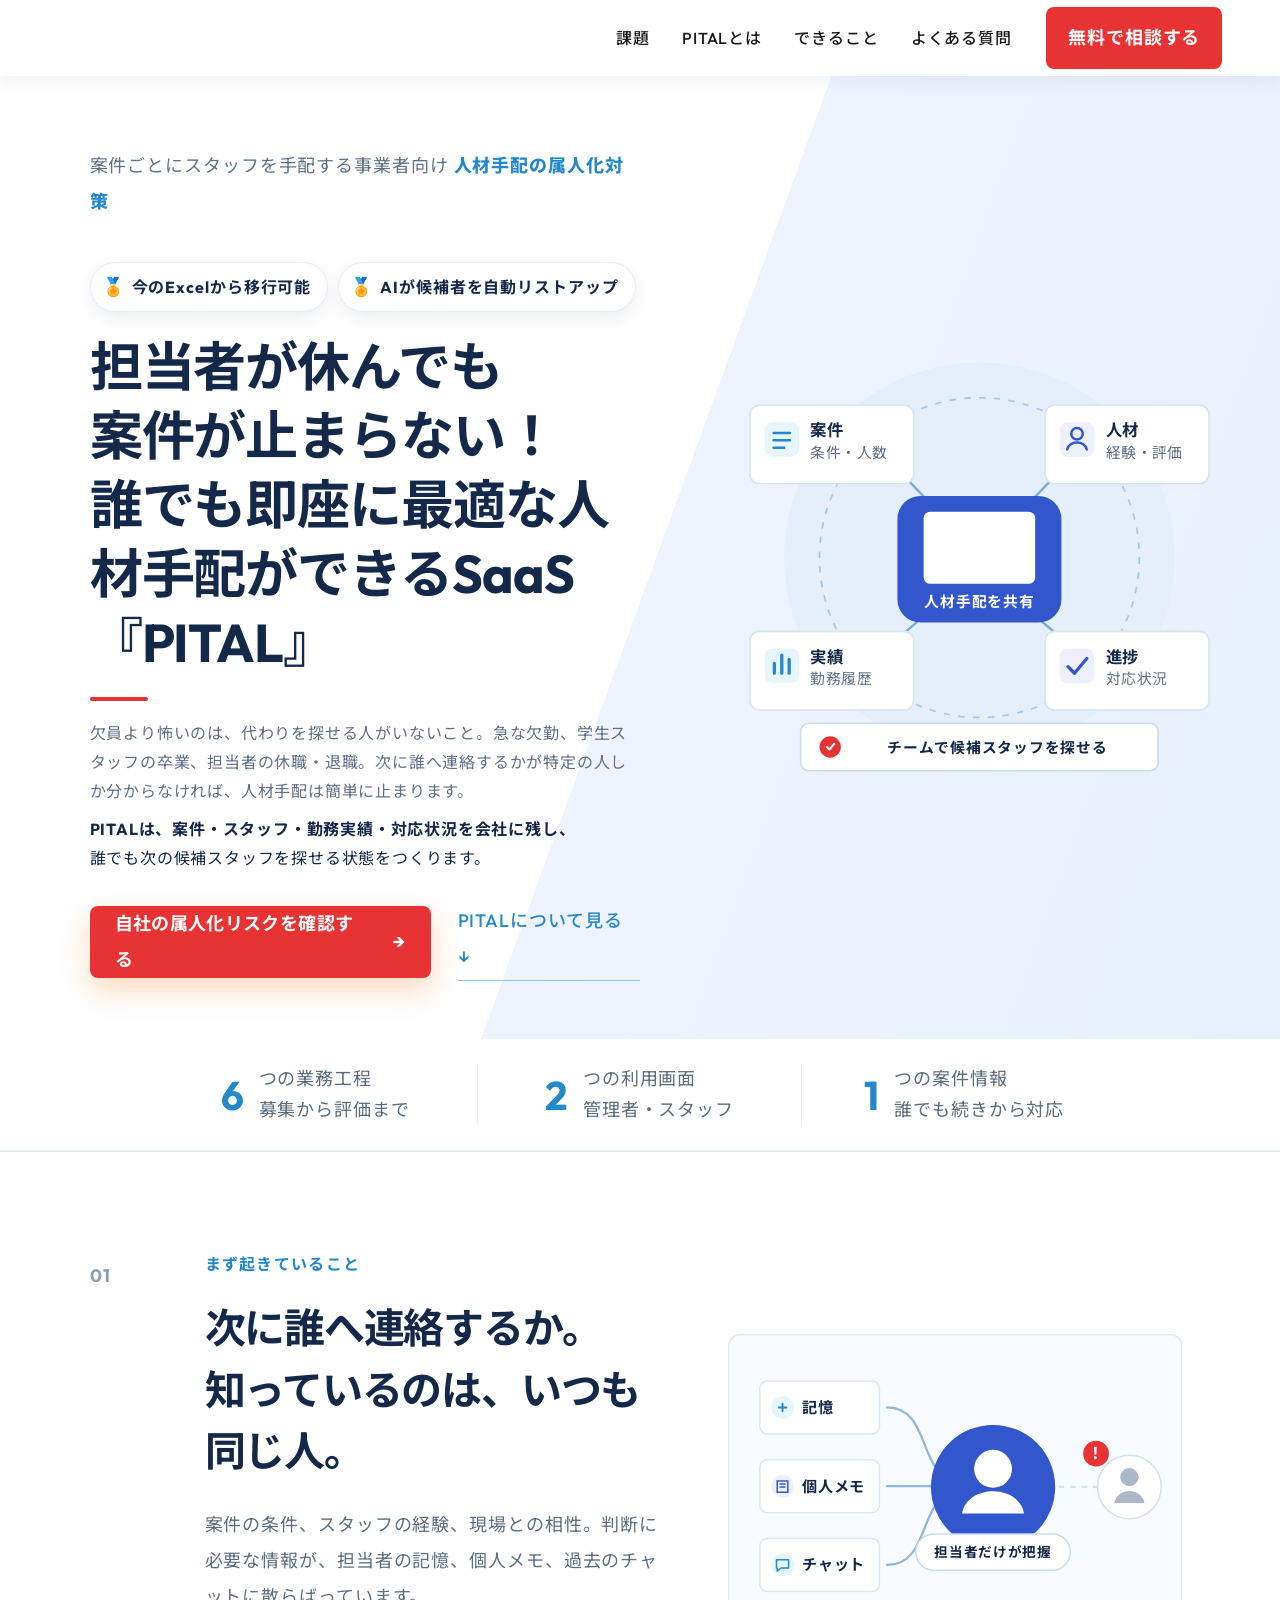
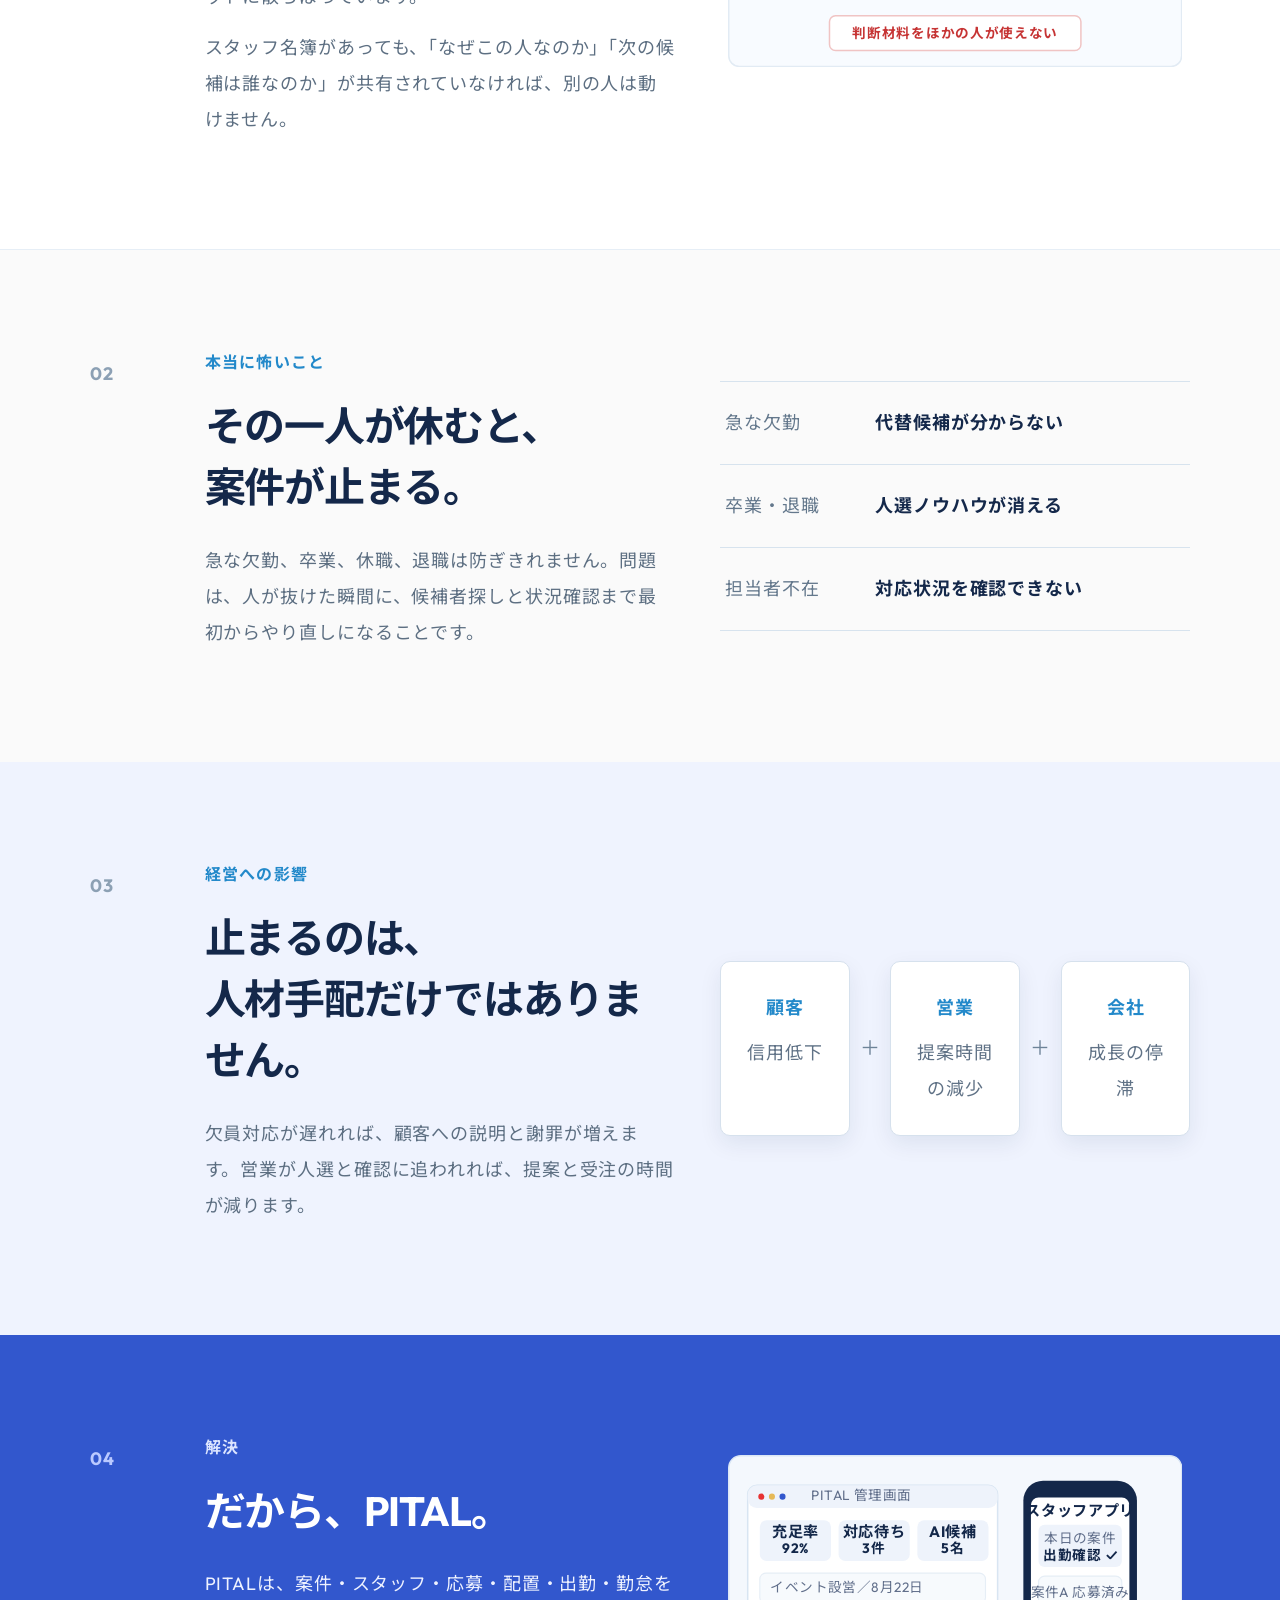
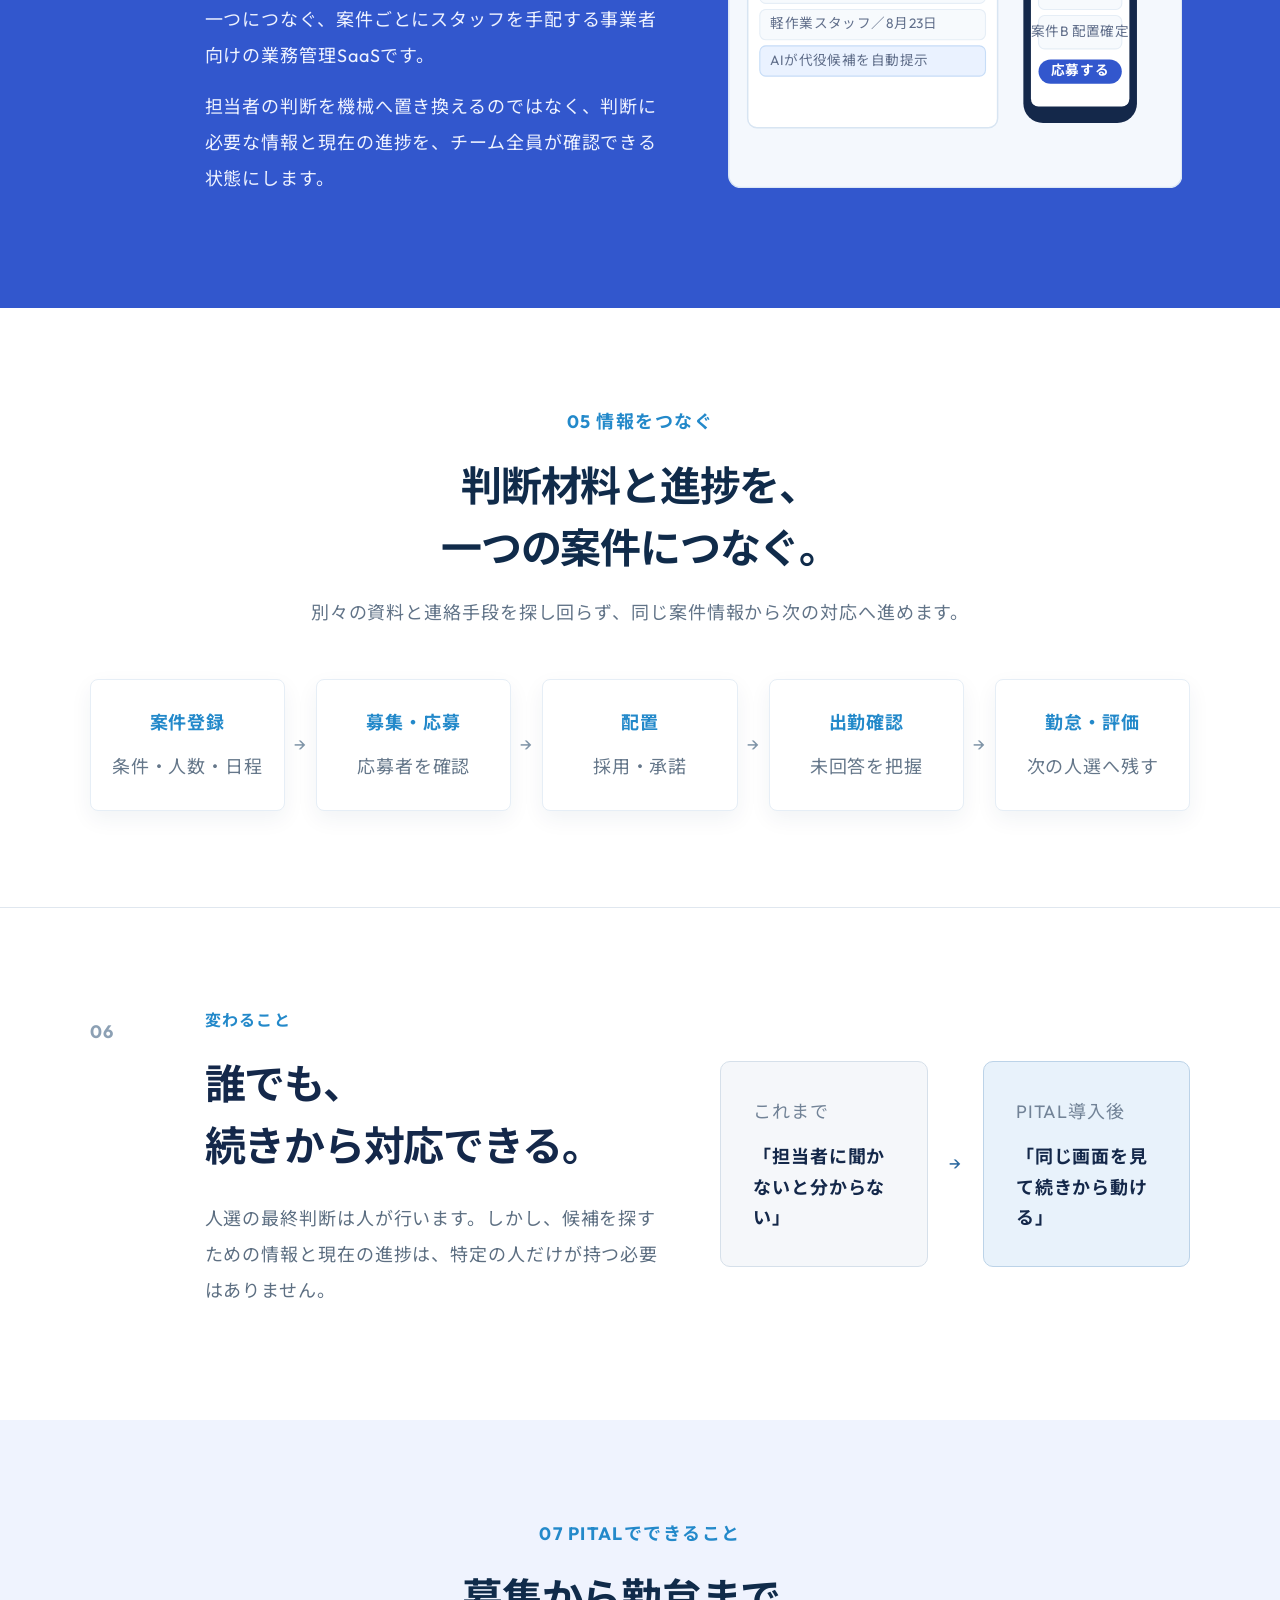
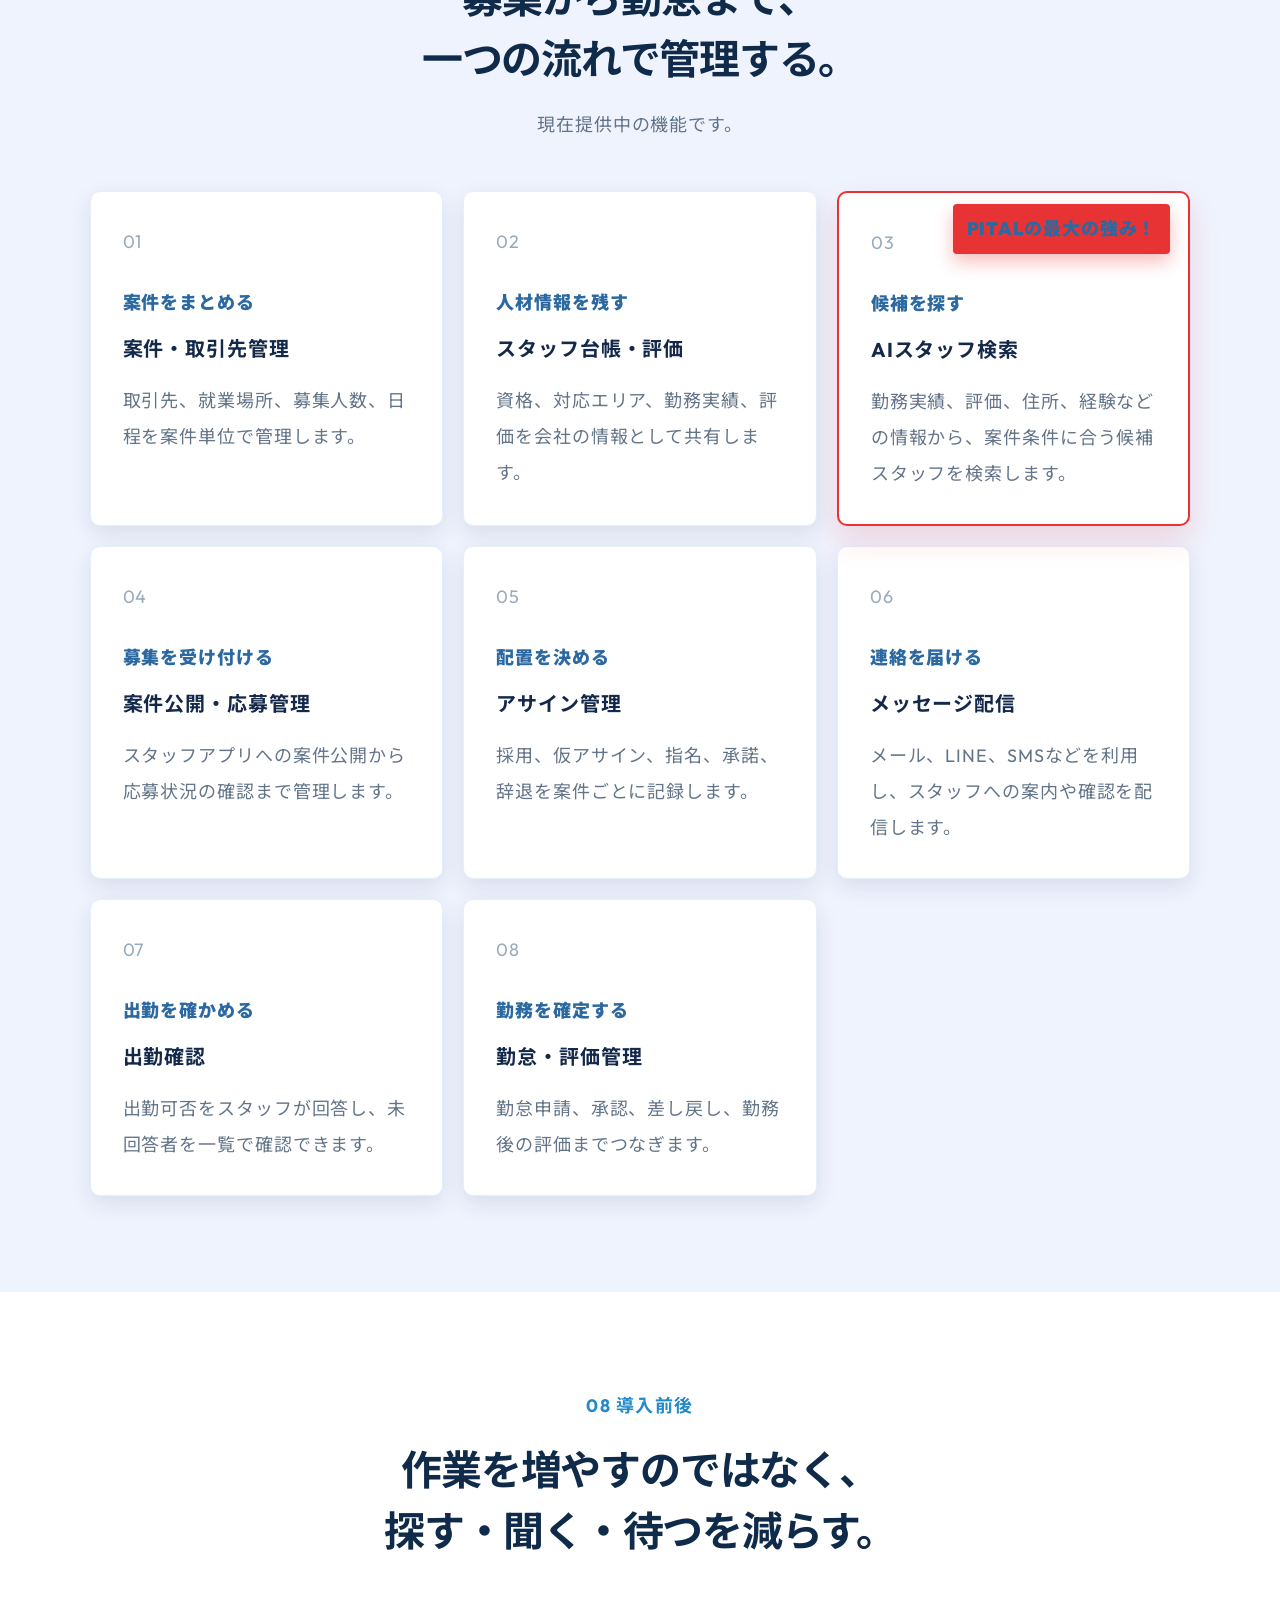
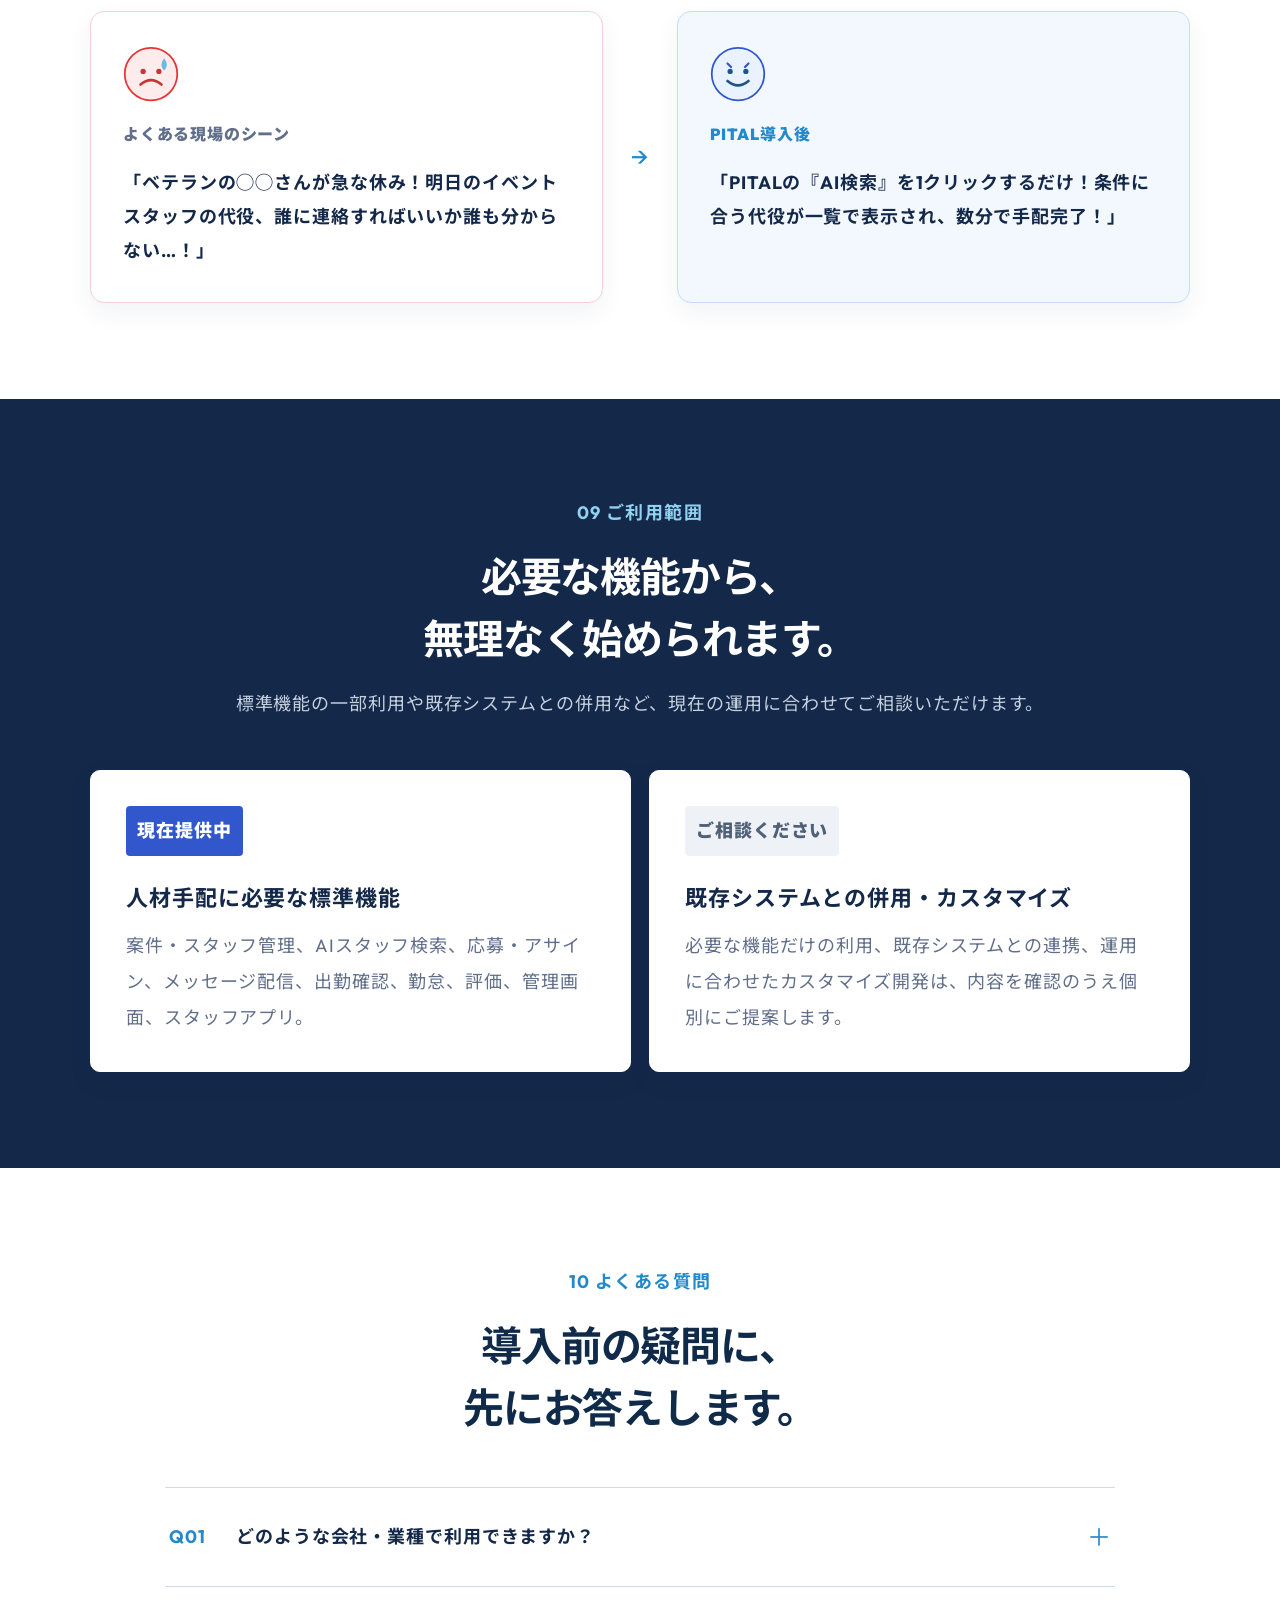
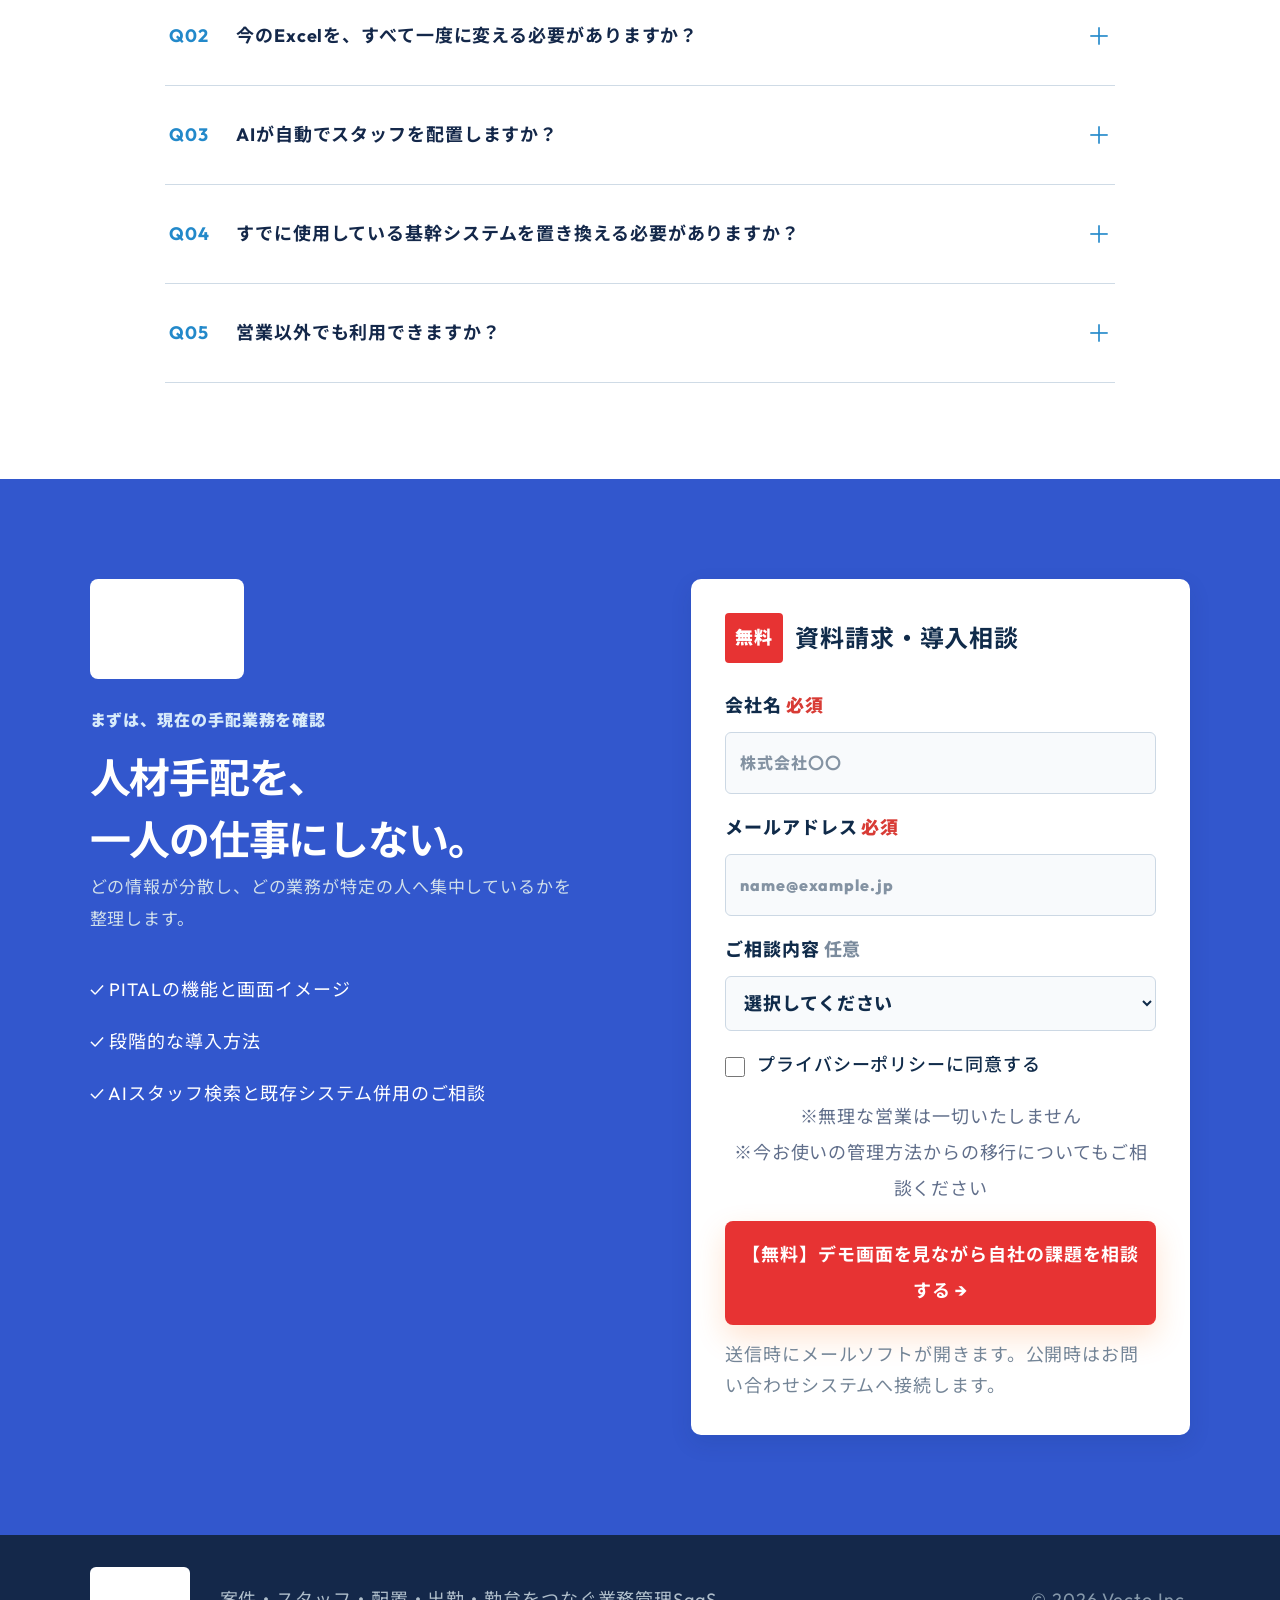
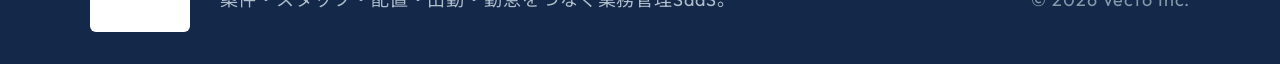
==== commit 61371fc9: "Update deployed LP with FV/section04/07/08/CTA changes" ====
--- a/index.html
+++ b/index.html
@@ -1,3 +1,3 @@
-<!DOCTYPE html><html lang="ja"><head><meta charSet="utf-8"/><meta name="viewport" content="width=device-width, initial-scale=1"/><style>@import "https://fonts.googleapis.com/css2?family=Noto+Sans+JP:wght@400;500;700&family=Outfit:wght@400;500;600;700&display=swap";@layer properties{@supports (((-webkit-hyphens:none)) and (not (margin-trim:inline))) or ((-moz-orient:inline) and (not (color:rgb(from red r g b)))){*,:before,:after{--tw-rotate-x:initial;--tw-rotate-y:initial;--tw-rotate-z:initial;--tw-skew-x:initial;--tw-skew-y:initial;--tw-border-style:solid;--tw-outline-style:solid;--tw-blur:initial;--tw-brightness:initial;--tw-contrast:initial;--tw-grayscale:initial;--tw-hue-rotate:initial;--tw-invert:initial;--tw-opacity:initial;--tw-saturate:initial;--tw-sepia:initial;--tw-drop-shadow:initial;--tw-drop-shadow-color:initial;--tw-drop-shadow-alpha:100%;--tw-drop-shadow-size:initial;--tw-backdrop-blur:initial;--tw-backdrop-brightness:initial;--tw-backdrop-contrast:initial;--tw-backdrop-grayscale:initial;--tw-backdrop-hue-rotate:initial;--tw-backdrop-invert:initial;--tw-backdrop-opacity:initial;--tw-backdrop-saturate:initial;--tw-backdrop-sepia:initial}::backdrop{--tw-rotate-x:initial;--tw-rotate-y:initial;--tw-rotate-z:initial;--tw-skew-x:initial;--tw-skew-y:initial;--tw-border-style:solid;--tw-outline-style:solid;--tw-blur:initial;--tw-brightness:initial;--tw-contrast:initial;--tw-grayscale:initial;--tw-hue-rotate:initial;--tw-invert:initial;--tw-opacity:initial;--tw-saturate:initial;--tw-sepia:initial;--tw-drop-shadow:initial;--tw-drop-shadow-color:initial;--tw-drop-shadow-alpha:100%;--tw-drop-shadow-size:initial;--tw-backdrop-blur:initial;--tw-backdrop-brightness:initial;--tw-backdrop-contrast:initial;--tw-backdrop-grayscale:initial;--tw-backdrop-hue-rotate:initial;--tw-backdrop-invert:initial;--tw-backdrop-opacity:initial;--tw-backdrop-saturate:initial;--tw-backdrop-sepia:initial}}}@layer theme{:root,:host{--font-sans:ui-sans-serif, system-ui, sans-serif, "Apple Color Emoji", "Segoe UI Emoji", "Segoe UI Symbol", "Noto Color Emoji";--font-mono:ui-monospace, SFMono-Regular, Menlo, Monaco, Consolas, "Liberation Mono", "Courier New", monospace;--spacing:.25rem;--default-transition-duration:.15s;--default-transition-timing-function:cubic-bezier(.4, 0, .2, 1);--default-font-family:var(--font-sans);--default-mono-font-family:var(--font-mono)}}@layer base{*,:after,:before{box-sizing:border-box;border:0 solid;margin:0;padding:0}::backdrop{box-sizing:border-box;border:0 solid;margin:0;padding:0}::file-selector-button{box-sizing:border-box;border:0 solid;margin:0;padding:0}html,:host{-webkit-text-size-adjust:100%;tab-size:4;line-height:1.5;font-family:var(--default-font-family,ui-sans-serif, system-ui, sans-serif, "Apple Color Emoji", "Segoe UI Emoji", "Segoe UI Symbol", "Noto Color Emoji");font-feature-settings:var(--default-font-feature-settings,normal);font-variation-settings:var(--default-font-variation-settings,normal);-webkit-tap-highlight-color:transparent}hr{height:0;color:inherit;border-top-width:1px}abbr:where([title]){-webkit-text-decoration:underline dotted;text-decoration:underline dotted}h1,h2,h3,h4,h5,h6{font-size:inherit;font-weight:inherit}a{color:inherit;-webkit-text-decoration:inherit;-webkit-text-decoration:inherit;-webkit-text-decoration:inherit;-webkit-text-decoration:inherit;text-decoration:inherit}b,strong{font-weight:bolder}code,kbd,samp,pre{font-family:var(--default-mono-font-family,ui-monospace, SFMono-Regular, Menlo, Monaco, Consolas, "Liberation Mono", "Courier New", monospace);font-feature-settings:var(--default-mono-font-feature-settings,normal);font-variation-settings:var(--default-mono-font-variation-settings,normal);font-size:1em}small{font-size:80%}sub,sup{vertical-align:baseline;font-size:75%;line-height:0;position:relative}sub{bottom:-.25em}sup{top:-.5em}table{text-indent:0;border-color:inherit;border-collapse:collapse}:-moz-focusring{outline:auto}progress{vertical-align:baseline}summary{display:list-item}ol,ul,menu{list-style:none}img,svg,video,canvas,audio,iframe,embed,object{vertical-align:middle;display:block}img,video{max-width:100%;height:auto}button,input,select,optgroup,textarea{font:inherit;font-feature-settings:inherit;font-variation-settings:inherit;letter-spacing:inherit;color:inherit;opacity:1;background-color:#0000;border-radius:0}::file-selector-button{font:inherit;font-feature-settings:inherit;font-variation-settings:inherit;letter-spacing:inherit;color:inherit;opacity:1;background-color:#0000;border-radius:0}:where(select:is([multiple],[size])) optgroup{font-weight:bolder}:where(select:is([multiple],[size])) optgroup option{padding-inline-start:20px}::file-selector-button{margin-inline-end:4px}::placeholder{opacity:1}@supports (not ((-webkit-appearance:-apple-pay-button))) or (contain-intrinsic-size:1px){::placeholder{color:currentColor}@supports (color:color-mix(in lab, red, red)){::placeholder{color:color-mix(in oklab, currentcolor 50%, transparent)}}}textarea{resize:vertical}::-webkit-search-decoration{-webkit-appearance:none}::-webkit-date-and-time-value{min-height:1lh;text-align:inherit}::-webkit-datetime-edit{display:inline-flex}::-webkit-datetime-edit-fields-wrapper{padding:0}::-webkit-datetime-edit{padding-block:0}::-webkit-datetime-edit-year-field{padding-block:0}::-webkit-datetime-edit-month-field{padding-block:0}::-webkit-datetime-edit-day-field{padding-block:0}::-webkit-datetime-edit-hour-field{padding-block:0}::-webkit-datetime-edit-minute-field{padding-block:0}::-webkit-datetime-edit-second-field{padding-block:0}::-webkit-datetime-edit-millisecond-field{padding-block:0}::-webkit-datetime-edit-meridiem-field{padding-block:0}::-webkit-calendar-picker-indicator{line-height:1}:-moz-ui-invalid{box-shadow:none}button,input:where([type=button],[type=reset],[type=submit]){-webkit-appearance:button;appearance:button}::file-selector-button{-webkit-appearance:button;appearance:button}::-webkit-inner-spin-button{height:auto}::-webkit-outer-spin-button{height:auto}[hidden]:where(:not([hidden=until-found])){display:none!important}}@layer components;@layer utilities{.relative{position:relative}.start{inset-inline-start:var(--spacing)}.flex{display:flex}.hidden{display:none}.table{display:table}.border-collapse{border-collapse:collapse}.transform{transform:var(--tw-rotate-x,) var(--tw-rotate-y,) var(--tw-rotate-z,) var(--tw-skew-x,) var(--tw-skew-y,)}.resize{resize:both}.flex-wrap{flex-wrap:wrap}.border{border-style:var(--tw-border-style);border-width:1px}.underline{text-decoration-line:underline}.outline{outline-style:var(--tw-outline-style);outline-width:1px}.filter{filter:var(--tw-blur,) var(--tw-brightness,) var(--tw-contrast,) var(--tw-grayscale,) var(--tw-hue-rotate,) var(--tw-invert,) var(--tw-saturate,) var(--tw-sepia,) var(--tw-drop-shadow,)}.backdrop-filter{-webkit-backdrop-filter:var(--tw-backdrop-blur,) var(--tw-backdrop-brightness,) var(--tw-backdrop-contrast,) var(--tw-backdrop-grayscale,) var(--tw-backdrop-hue-rotate,) var(--tw-backdrop-invert,) var(--tw-backdrop-opacity,) var(--tw-backdrop-saturate,) var(--tw-backdrop-sepia,);backdrop-filter:var(--tw-backdrop-blur,) var(--tw-backdrop-brightness,) var(--tw-backdrop-contrast,) var(--tw-backdrop-grayscale,) var(--tw-backdrop-hue-rotate,) var(--tw-backdrop-invert,) var(--tw-backdrop-opacity,) var(--tw-backdrop-saturate,) var(--tw-backdrop-sepia,)}.transition{transition-property:color,background-color,border-color,outline-color,text-decoration-color,fill,stroke,--tw-gradient-from,--tw-gradient-via,--tw-gradient-to,opacity,box-shadow,transform,translate,scale,rotate,filter,-webkit-backdrop-filter,backdrop-filter,display,content-visibility,overlay,pointer-events;transition-timing-function:var(--tw-ease,var(--default-transition-timing-function));transition-duration:var(--tw-duration,var(--default-transition-duration))}}:root{--navy:#0d1d33;--navy2:#142b49;--mint:#c7aa70;--mint-l:#edf2f7;--coral:#214f78;--cream:#f7f9fc;--ink:#17263b;--muted:#647286;--line:#dce4ee}*{box-sizing:border-box}html{scroll-behavior:smooth}body{color:var(--ink);-webkit-font-smoothing:antialiased;background:#fbfcfe;margin:0;font-family:Yu Gothic UI,Hiragino Sans,Noto Sans JP,Arial,sans-serif}a{color:inherit;text-decoration:none}button{font:inherit}.site-header{-webkit-backdrop-filter:blur(14px);backdrop-filter:blur(14px);z-index:50;background:#fffffff0;border-bottom:1px solid #102a3814;justify-content:space-between;align-items:center;height:76px;padding:0 max(4.5vw,28px);display:flex;position:sticky;top:0}.brand{letter-spacing:.11em;color:var(--navy);align-items:center;gap:10px;font-size:25px;font-weight:900;display:flex}.brand-mark{align-items:flex-end;gap:3px;width:30px;height:30px;display:flex;transform:skew(-7deg)}.brand-mark i{background:var(--mint);border-radius:2px 5px 2px 2px;width:8px;display:block}.brand-mark i:first-child{height:16px}.brand-mark i:nth-child(2){height:24px}.brand-mark i:nth-child(3){background:var(--coral);height:30px}.site-header nav{gap:34px;margin-left:auto;margin-right:40px;font-size:16px;font-weight:700;display:flex}.site-header nav a{transition:all .2s}.site-header nav a:hover{color:#2b5e89}.header-cta{background:var(--navy);color:#fbfcfe;border-radius:8px;align-items:center;gap:18px;padding:13px 20px;font-size:16px;font-weight:800;display:flex}.hero{background:linear-gradient(120deg,#fbfcfe 0% 50%,#edf2f7 50%,#e6edf5 100%);grid-template-columns:47% 53%;min-height:700px;display:grid;overflow:hidden}.hero-copy{z-index:2;padding:105px 3vw 70px max(6.5vw,38px)}.eyebrow,.kicker{letter-spacing:.08em;color:#2b5e89;align-items:center;gap:9px;margin:0 0 21px;font-size:16px;font-weight:800;display:flex}.eyebrow span{background:var(--coral);width:22px;height:2px}.hero h1{letter-spacing:-.05em;color:var(--navy);margin:0;font-size:clamp(42px,4.2vw,68px);font-weight:900;line-height:1.28}.hero h1 em,.concept-copy h2 em{color:#2b5e89;white-space:nowrap;font-style:normal;position:relative}.hero h1 em:after{content:"";background:var(--coral);opacity:.75;clip-path:polygon(0 40%,100% 0,100% 70%,0 100%);border-radius:100%;height:7px;position:absolute;bottom:-5px;left:0;right:0;transform:rotate(-1deg)}.hero-lead{color:#617286;margin:30px 0;font-size:17px;line-height:2}.hero-actions{flex-wrap:wrap;gap:13px;display:flex}.button{border-radius:8px;justify-content:center;align-items:center;gap:22px;min-height:54px;padding:0 25px;font-size:16px;font-weight:800;transition:all .25s;display:inline-flex;box-shadow:0 8px 22px #102a3814}.button:hover{transform:translateY(-2px);box-shadow:0 12px 26px #102a3826}.button-primary{color:#fbfcfe;background:var(--coral)}.button-secondary{color:var(--navy);background:#fbfcfe;border:1px solid #dce4ee}.play{color:#2b5e89;font-size:16px}.trust-row{color:#768497;flex-wrap:wrap;gap:20px;margin-top:30px;font-size:16px;display:flex}.trust-row b{color:#2b5e89}.product-stage{min-width:0;position:relative}.orbit{border:1px solid #16a07829;border-radius:50%;position:absolute}.orbit-one{width:620px;height:620px;top:40px;right:-120px}.orbit-two{width:430px;height:430px;top:130px;right:-25px}.dashboard-card{background:#fbfcfe;border-radius:13px;width:78%;position:absolute;top:110px;left:2%;overflow:hidden;transform:rotate(-1deg);box-shadow:0 28px 65px #1d4b4c2e}.browser-bar{background:#eff3f2;align-items:center;gap:5px;height:30px;padding:0 11px;display:flex}.browser-bar span{background:#c1cecb;border-radius:50%;width:6px;height:6px}.browser-bar small{color:#9aa9a5;background:#fbfcfe;border-radius:3px;margin:auto;padding:3px 80px;font-size:16px}.app-frame{height:360px;display:flex}.mini-sidebar{background:#17263b;flex-direction:column;align-items:center;gap:18px;width:50px;padding:16px 0;display:flex}.mini-logo{color:#fbfcfe;margin-bottom:8px;font-size:16px;font-weight:900}.mini-sidebar i{background:#7c9298;border-radius:3px;width:16px;height:3px}.mini-sidebar i.active{background:var(--mint);border-radius:4px;width:16px;height:16px}.dash-main{background:#f7f1e8;flex:1;padding:25px}.dash-head{justify-content:space-between;display:flex}.dash-head small{color:#8b9b9e;font-size:16px;display:block}.dash-head strong{font-size:17px}.avatar{background:var(--navy);color:#fbfcfe;border-radius:50%;place-items:center;width:28px;height:28px;font-size:16px;display:grid}.stat-grid{grid-template-columns:repeat(3,1fr);gap:10px;margin-top:22px;display:grid}.stat-grid>div{background:#fbfcfe;border:1px solid #e2e8ef;border-radius:7px;padding:13px}.stat-grid small{color:#867972;font-size:16px;display:block}.stat-grid b{color:var(--navy);font-size:21px}.stat-grid span{color:#899;margin-left:3px;font-size:16px}.chart-card{background:#fbfcfe;border:1px solid #e2e8ef;border-radius:7px;margin-top:12px;padding:15px}.chart-title{justify-content:space-between;font-size:16px;display:flex}.chart-title small{color:#887b74}.bars{border-bottom:1px solid #dde6e3;align-items:flex-end;gap:15px;height:110px;margin-top:12px;padding:0 10px;display:flex}.bars i{background:linear-gradient(#c7aa70,#dfcda9);border-radius:4px 4px 0 0;flex:1}.bars i:nth-child(5),.bars i:nth-child(7){background:linear-gradient(#37698f,#a8bed0)}.phone-card{z-index:4;border:7px solid var(--navy);background:#fbfcfe;border-radius:29px;width:210px;height:430px;padding:13px 12px;position:absolute;top:150px;right:4%;overflow:hidden;transform:rotate(3deg);box-shadow:0 22px 42px #1a424340}.phone-top{justify-content:space-between;padding:0 4px;font-size:16px;display:flex}.phone-top i{background:var(--navy);border-radius:8px;width:35px;height:7px}.phone-brand{justify-content:space-between;align-items:center;margin:14px 2px 19px;font-size:16px;display:flex}.phone-brand span{color:var(--coral)}.phone-card>p{margin:0 0 9px;font-size:16px;font-weight:800}.job-card{background:#fbfcfe;border-radius:10px;overflow:hidden;box-shadow:0 5px 15px #153c3e17}.job-image{background:linear-gradient(155deg,#d4c3ae,#eef5ef);height:88px;position:relative;overflow:hidden}.job-image span{background:var(--coral);color:#fbfcfe;border-radius:3px;padding:3px 5px;font-size:16px;position:absolute;top:8px;left:8px}.job-image i{background:#5b4b45;border-radius:22px 22px 5px 5px;width:45px;height:70px;position:absolute;bottom:-10px}.job-image i:first-of-type{left:18px}.job-image i:nth-of-type(2){background:#f2a683;left:73px}.job-image i:nth-of-type(3){background:#75685f;right:10px}.job-info{padding:9px}.job-info small{color:#2b5e89;font-size:16px;font-weight:700}.job-info strong{margin:4px 0;font-size:16px;display:block}.job-info p{color:#8190a2;margin:0 0 5px;font-size:16px}.job-info b{color:var(--coral);font-size:16px}.job-mini{background:#fbfcfe;border-radius:8px;gap:7px;margin-top:8px;padding:8px;display:flex;box-shadow:0 3px 12px #153c3e0f}.job-mini>span{background:var(--mint-l);color:#2b5e89;place-items:center;width:27px;height:27px;font-size:16px;font-weight:700;display:grid}.job-mini strong,.job-mini small{font-size:16px;display:block}.job-mini small{color:#8a999b;margin-top:4px}.phone-nav{background:#fbfcfe;border-top:1px solid #edf0ef;justify-content:space-around;height:48px;padding-top:7px;font-size:16px;display:flex;position:absolute;bottom:0;left:0;right:0}.phone-nav span,.phone-nav b{text-align:center;color:#849699}.phone-nav b{color:#2b5e89}.phone-nav small{margin-top:2px;font-size:16px;display:block}.floating-note{z-index:6;background:#fbfcfe;border-radius:9px;align-items:center;gap:9px;padding:10px 13px;display:flex;position:absolute;box-shadow:0 12px 30px #1644422b}.floating-note>span{background:var(--mint-l);color:#2b5e89;border-radius:50%;place-items:center;width:27px;height:27px;font-size:16px;font-weight:900;display:grid}.floating-note small,.floating-note b{font-size:16px;display:block}.floating-note small{color:#88989b;margin-bottom:2px}.note-one{top:510px;left:0}.note-two{top:105px;right:2%}.note-two>span{width:38px;height:38px;color:var(--coral);background:#e8eef5}.audience-strip{background:var(--navy);color:#fbfcfe;justify-content:center;align-items:center;gap:45px;padding:20px 5%;font-size:16px;display:flex}.audience-strip p{color:#9fb5ba}.audience-strip div{align-items:center;gap:23px;font-weight:700;display:flex}.audience-strip i{color:#5b767d;font-style:normal}.section{padding:105px max(6.5vw,38px)}.section-label{letter-spacing:.19em;color:#93a6a8;margin-bottom:19px;font-size:16px;font-weight:900}.section-label.light{color:#a58e79}.section-heading h2,.staff-copy h2,.faq-section h2{letter-spacing:-.04em;color:var(--navy);margin:0;font-size:clamp(32px,3vw,46px);line-height:1.45}.section-heading.split-heading{justify-content:space-between;align-items:flex-end;margin-bottom:55px;display:flex}.split-heading>p{max-width:430px;color:var(--muted);font-size:16px;line-height:1.9}.pain-section{background:var(--cream)}.pain-grid{grid-template-columns:repeat(3,1fr);gap:18px;display:grid}.pain-grid article{background:#fbfcfe;border:1px solid #ebefed;border-radius:5px;padding:14px 25px 30px;position:relative}.pain-grid article>span{color:#cad4d2;font-size:16px;font-weight:800;position:absolute;top:16px;right:20px}.pain-visual{place-items:center;height:145px;margin-bottom:15px;display:grid;position:relative}.pain-visual i{background:#dce7e5;border-radius:5px;display:block;position:absolute}.pain-1 i:first-child{background:#d7eee8;width:110px;height:76px;transform:rotate(-5deg)}.pain-1 i:nth-child(2){border:2px solid var(--navy);background:#fbfcfe;width:110px;height:76px;transform:translate(20px,8px)}.pain-1 i:nth-child(3){background:var(--coral);width:55px;height:5px;transform:translate(8px,-12px)}.pain-1 i:nth-child(4){width:70px;height:5px;transform:translate(15px,8px)}.pain-2 i:first-child{background:var(--navy);width:115px;height:80px}.pain-2 i:nth-child(2),.pain-2 i:nth-child(3),.pain-2 i:nth-child(4){border:4px solid var(--mint);background:#fbfcfe;border-radius:50%;width:26px;height:26px}.pain-2 i:nth-child(2){transform:translate(-38px,-18px)}.pain-2 i:nth-child(3){border-color:var(--coral);transform:translateY(18px)}.pain-2 i:nth-child(4){border-color:#9fb2c3;transform:translate(38px,-12px)}.pain-3 i:first-child{background:0 0;border:15px solid #d9e5e3;border-radius:50%;width:95px;height:95px}.pain-3 i:nth-child(2){background:var(--coral);width:5px;height:35px;transform:translateY(-15px)}.pain-3 i:nth-child(3){background:var(--coral);width:30px;height:5px;transform:translate(13px)rotate(30deg)}.pain-3 i:nth-child(4){background:var(--coral);border-radius:50%;width:26px;height:26px;transform:translate(54px,-48px)}.pain-grid h3{margin:0 0 10px;font-size:20px}.pain-grid p{color:var(--muted);margin:0;font-size:16px;line-height:1.8}.solution-line{background:#f5ede2;border:1px solid #cfe5df;border-radius:5px;align-items:center;gap:30px;margin-top:25px;padding:19px 30px;display:flex}.solution-line span{color:#2b5e89;font-weight:900}.solution-line i{background:#cfbea1;flex:1;max-width:70px;height:1px}.solution-line strong{font-size:16px}.concept-section{background:var(--navy);color:#fbfcfe;grid-template-columns:43% 57%;align-items:center;min-height:680px;display:grid;overflow:hidden}.concept-copy{padding-right:5vw}.light-text{color:var(--mint)}.concept-copy h2{margin:0;font-size:clamp(34px,3.4vw,50px);line-height:1.4}.concept-copy p:not(.kicker){color:#b6c8cc;font-size:16px;line-height:2}.concept-copy>a{color:var(--mint);border-bottom:1px solid #75685f;align-items:center;gap:30px;margin-top:18px;padding-bottom:8px;font-weight:800;display:inline-flex}.flow-map{height:520px;position:relative}.flow-map:before{content:"";border:1px dashed #50657a;border-radius:50%;position:absolute;inset:60px 10px;transform:rotate(-8deg)}.flow-core{width:155px;height:155px;color:var(--navy);background:#fbfcfe;border-radius:50%;flex-direction:column;justify-content:center;align-items:center;display:flex;position:absolute;top:34%;left:42%;box-shadow:0 0 0 20px #c3a4670f,0 0 0 50px #c3a46708}.flow-core b{letter-spacing:.1em;font-size:20px}.flow-core small{color:#819396;margin-top:5px;font-size:16px}.flow-node{background:#1a4050;border:1px solid #415770;border-radius:9px;width:145px;padding:14px 17px;position:absolute;box-shadow:0 12px 26px #00000026}.flow-node span{color:var(--mint);font-size:16px}.flow-node b,.flow-node small{display:block}.flow-node b{margin:5px 0;font-size:16px}.flow-node small{color:#9cb2b7;font-size:16px}.node-a{top:13%;left:6%}.node-b{top:8%;right:2%}.node-c{bottom:13%;right:0}.node-d{bottom:1%;left:35%}.node-e{bottom:22%;left:2%}.feature-section{background:#fbfcfe}.centered{text-align:center;margin:0 auto 55px}.centered .kicker{justify-content:center}.centered>p:last-child{color:var(--muted);font-size:16px}.feature-grid{background:var(--line);border:1px solid var(--line);grid-template-columns:repeat(2,1fr);gap:1px;display:grid}.feature-grid article{background:#fbfcfe;grid-template-columns:60px 1fr 25px;align-items:start;gap:22px;min-height:160px;padding:33px;transition:all .2s;display:grid}.feature-grid article:hover{background:#f9fcfb}.feature-icon{border-radius:14px;place-items:center;width:56px;height:56px;font-size:18px;font-weight:900;display:grid}.feature-icon.mint{color:#2b5e89;background:#f1e7d8}.feature-icon.blue{color:#4c86a9;background:#e9f2f8}.feature-icon.coral{color:var(--coral);background:#e8eef5}.feature-icon.violet{color:#75a;background:#f1edfa}.feature-icon.yellow{color:#b68b25;background:#fff8df}.feature-icon.green{color:#588e49;background:#edf7e9}.feature-grid h3{margin:3px 0 8px;font-size:18px}.feature-grid p{color:var(--muted);margin:0;font-size:16px;line-height:1.8}.feature-grid article>a{color:#94aaa9}.staff-section{background:var(--cream);grid-template-columns:55% 45%;align-items:center;min-height:720px;display:grid}.staff-phone-wrap{background:#e8eef5;height:620px;position:relative;overflow:hidden}.staff-phone-wrap:before{content:"";border:1px solid #ddcbaa;border-radius:50%;width:480px;height:480px;position:absolute;top:10%;left:10%}.staff-phone{border:7px solid var(--navy);background:#fbfcfe;border-radius:28px;width:230px;height:470px;padding:28px 16px 16px;position:absolute;box-shadow:0 25px 48px #194b4633}.phone-a{top:90px;left:15%;transform:rotate(-5deg)}.phone-b{top:62px;left:48%;transform:rotate(5deg)}.phone-speaker{background:var(--navy);border-radius:8px;width:55px;height:7px;position:absolute;top:7px;left:50%;transform:translate(-50%)}.staff-phone>small{color:#2b5e89;font-weight:800}.staff-phone h3{font-size:16px}.confirm-card{background:#f5f8f7;border-radius:10px;margin-top:25px;padding:14px}.confirm-card span{color:var(--coral);font-size:16px;font-weight:800}.confirm-card b{margin:10px 0;font-size:16px;display:block}.confirm-card p{color:#718488;font-size:16px}.staff-phone button{background:var(--coral);color:#fbfcfe;border:0;border-radius:6px;width:100%;margin-top:14px;padding:10px;font-size:16px;font-weight:800}.phone-b label{color:#698087;margin:15px 0;font-size:16px;display:block}.phone-b label span{color:var(--navy);background:#f2f6f5;margin-top:5px;padding:12px;font-size:16px;font-weight:800;display:block}.phone-b button{background:var(--navy);margin-top:25px}.spark{color:var(--coral);font-size:35px;position:absolute}.spark-a{top:48px;left:11%}.spark-b{color:#2b5e89;bottom:50px;right:12%}.staff-copy{padding:80px 8vw 80px 5vw}.staff-copy>p:not(.kicker){color:var(--muted);font-size:16px;line-height:2}.staff-copy ul{margin-top:30px;padding:0;list-style:none}.staff-copy li{border-bottom:1px solid #dce5e2;padding:12px 0;font-size:16px;font-weight:700}.staff-copy li b{color:#2b5e89;margin-right:9px}.workflow-section{background:#fbfcfe}.workflow-grid{grid-template-columns:repeat(4,1fr);gap:20px;display:grid}.workflow-grid article{position:relative}.workflow-visual{background:#f1f7f5;border-radius:8px;place-items:center;height:155px;margin-bottom:22px;display:grid}.workflow-visual span{color:#2b5e89;background:#fbfcfe;border-radius:20px;place-items:center;width:70px;height:70px;font-size:26px;font-weight:900;display:grid;box-shadow:0 10px 25px #1647441a}.visual-2{background:#ebf0f5}.visual-2 span{color:var(--coral)}.visual-3{background:#eef1fa}.visual-3 span{color:#637a91}.visual-4{background:#fff8e4}.visual-4 span{color:#b58b26;font-size:16px}.workflow-grid small{color:#2b5e89;letter-spacing:.12em;font-size:16px;font-weight:900}.workflow-grid h3{margin:8px 0;font-size:18px}.workflow-grid p{color:var(--muted);font-size:16px;line-height:1.8}.step-arrow{color:#9bb0ac;z-index:2;font-style:normal;position:absolute;top:68px;right:-16px}.reasons-section{background:var(--navy);color:#fbfcfe}.light-heading h2{color:#fbfcfe}.reason-grid{background:#344961;grid-template-columns:repeat(3,1fr);gap:1px;display:grid}.reason-grid article{background:var(--navy);padding:40px 35px}.reason-grid b{color:var(--mint);font-size:16px}.reason-grid h3{margin:25px 0 14px;font-size:19px}.reason-grid p{color:#adc0c4;font-size:16px;line-height:1.9}.faq-section{background:var(--cream);grid-template-columns:35% 65%;gap:8vw;display:grid}.faq-section>div:first-child>p:not(.kicker){color:var(--muted);font-size:16px;line-height:1.8}.faq-section>div:first-child>a{color:#2b5e89;align-items:center;gap:28px;margin-top:20px;font-size:16px;font-weight:800;display:inline-flex}.faq-list details{border-bottom:1px solid #ccd9d7;padding:22px 0}.faq-list summary{cursor:pointer;grid-template-columns:35px 1fr 20px;align-items:center;gap:15px;font-size:16px;font-weight:800;list-style:none;display:grid}.faq-list summary::-webkit-details-marker{display:none}.faq-list summary span{color:#2b5e89;font-size:18px}.faq-list summary i{color:#829594;font-size:18px;font-style:normal}.faq-list details[open] summary i{transform:rotate(45deg)}.faq-list details p{color:var(--muted);margin:15px 0 0;padding-left:50px;font-size:16px;line-height:1.8}.cta-section{color:#fbfcfe;background:linear-gradient(120deg,#2a618d,#214f78);grid-template-columns:56% 44%;align-items:center;min-height:510px;padding:70px max(6.5vw,38px);display:grid;position:relative;overflow:hidden}.cta-orbit{border:1px solid #ffffff2e;border-radius:50%;width:620px;height:620px;position:absolute;top:-60px;right:-120px}.white-mark i{background:#fbfcfe}.white-mark i:nth-child(3){background:var(--navy)}.cta-copy>p:first-of-type{margin:20px 0;font-size:16px;font-weight:800}.cta-copy h2{margin:0;font-size:clamp(31px,3.3vw,48px);line-height:1.45}.cta-copy>p:last-of-type{opacity:.85;font-size:16px}.button-white{color:var(--coral);background:#fbfcfe}.button-outline-white{color:#fbfcfe;box-shadow:none;border:1px solid #ffffffa6}.cta-mini-ui{height:350px;position:relative}.cta-panel{color:var(--navy);background:#fbfcfe;border-radius:11px;position:absolute;box-shadow:0 25px 50px #7e241733}.panel-one{width:300px;height:170px;padding:24px;top:60px;right:5%}.panel-one small,.panel-one strong{display:block}.panel-one small{color:#8a999c;font-size:16px}.panel-one strong{margin-top:10px;font-size:23px}.panel-one div{border-bottom:1px solid #dde5ee;align-items:flex-end;gap:10px;height:70px;display:flex}.panel-one i{background:var(--mint);border-radius:3px 3px 0 0;flex:1;height:45%}.panel-one i:nth-child(2){height:72%}.panel-one i:nth-child(3){background:var(--coral);height:58%}.panel-one i:nth-child(4){height:90%}.panel-two{align-items:center;gap:10px;padding:14px 19px;display:flex;bottom:45px;left:4%}.panel-two>span{background:var(--mint-l);color:#2b5e89;border-radius:50%;place-items:center;width:30px;height:30px;font-weight:900;display:grid}.panel-two small,.panel-two strong{font-size:16px;display:block}.panel-two small{color:#8a999c}.panel-three{align-items:center;gap:11px;padding:14px 20px;display:flex;bottom:10px;right:2%;transform:rotate(3deg)}.panel-three span{color:var(--coral);font-size:18px;font-weight:900}.panel-three p{margin:0;font-size:16px;font-weight:800}footer{color:#fbfcfe;background:#09182b;padding:70px max(6.5vw,38px) 25px}.footer-main{grid-template-columns:2fr repeat(3,1fr);gap:70px;display:grid}.footer-brand{color:#fbfcfe}.footer-main>div:first-child p{color:#8da5aa;font-size:16px;line-height:1.9}.footer-main>div:not(:first-child){flex-direction:column;gap:14px;display:flex}.footer-main b{margin-bottom:6px;font-size:16px}.footer-main a:not(.brand){color:#91a8ad;font-size:16px}.footer-bottom{color:#8190a2;border-top:1px solid #2a3b52;justify-content:space-between;margin-top:55px;padding-top:22px;font-size:16px;display:flex}.footer-bottom i{margin-left:8px;font-style:normal}@media (max-width:1050px){.site-header nav{display:none}.hero{background:linear-gradient(#fbfcfe 0 48%,#e8eef5 48%);grid-template-columns:1fr;min-height:1160px}.hero-copy{text-align:center;padding-right:max(6.5vw,38px)}.eyebrow,.hero-actions,.trust-row{justify-content:center}.product-stage{min-height:590px}.dashboard-card{width:75%;top:50px;left:8%}.phone-card{top:105px;right:9%}.note-one{top:450px;left:6%}.concept-section{grid-template-columns:1fr}.concept-copy{padding-bottom:40px}.flow-map{width:100%;max-width:650px;margin:auto}.staff-section{grid-template-columns:1fr}.staff-phone-wrap{order:2}.staff-copy{padding:80px max(8vw,40px)}.workflow-grid{grid-template-columns:repeat(2,1fr)}.step-arrow{display:none}.faq-section,.cta-section{grid-template-columns:1fr}.cta-mini-ui{display:none}}@media (max-width:720px){.site-header{height:66px;padding:0 20px}.brand{font-size:20px}.brand-mark{transform:scale(.8)skew(-7deg)}.header-cta{padding:11px 14px;font-size:16px}.hero{min-height:1010px}.hero-copy{padding:70px 20px 35px}.hero h1{font-size:39px}.hero-lead{font-size:16px}.desktop-only{display:none}.button{width:100%}.product-stage{min-height:510px}.dashboard-card{width:87%;top:30px;left:4%}.app-frame{height:280px}.dash-main{padding:14px}.stat-grid>div{padding:8px}.stat-grid b{font-size:17px}.chart-card{padding:10px}.bars{gap:8px;height:70px}.phone-card{border-width:5px;width:150px;height:315px;padding:9px;top:145px;right:3%}.job-image{height:55px}.job-mini{display:none}.phone-nav{height:38px}.floating-note{transform:scale(.82)}.note-one{top:390px;left:0}.note-two{top:90px;right:0}.audience-strip{display:none}.section{padding:75px 20px}.section-heading.split-heading{display:block}.split-heading>p{margin-top:25px}.section-heading h2,.staff-copy h2,.faq-section h2{font-size:30px}.pain-grid,.feature-grid,.reason-grid{grid-template-columns:1fr}.solution-line{flex-direction:column;align-items:flex-start;gap:10px;padding:17px}.solution-line i{display:none}.concept-section{padding-left:20px;padding-right:20px}.flow-map{height:520px;transform:scale(.9)}.flow-core{top:35%;left:31%}.node-a{left:0}.node-b,.node-c{right:0}.node-d{left:28%}.node-e{left:0}.feature-grid article{grid-template-columns:52px 1fr 18px;padding:25px 18px}.feature-icon{width:48px;height:48px}.staff-phone-wrap{height:510px}.staff-phone{width:180px;height:390px}.phone-a{top:70px;left:5%}.phone-b{top:50px;left:45%}.staff-copy{padding:70px 20px}.workflow-grid{grid-template-columns:1fr}.workflow-visual{height:125px}.faq-section{gap:25px}.faq-list summary{font-size:16px}.cta-section{padding:65px 20px}.cta-copy h2{font-size:30px}.footer-main{grid-template-columns:1fr 1fr;gap:40px 25px}.footer-main>div:first-child{grid-column:1/-1}}@media (max-width:430px){.hero h1{font-size:34px}.trust-row{gap:9px}.phone-card{right:1%}.staff-phone{width:165px;height:370px}.phone-a{left:1%}.phone-b{left:46%}.flow-map{transform-origin:50%;transform:scale(.82)}.footer-main{grid-template-columns:1fr}.footer-main>div:first-child{grid-column:auto}}@media (prefers-reduced-motion:reduce){html{scroll-behavior:auto}.button{transition:none}}.hero h1{font-size:clamp(39px,3.75vw,61px)}.task-card{background:#fbfcfe;border:1px solid #e4ebe9;border-radius:7px;margin-top:13px;padding:12px}.task-head{border-bottom:1px solid #e8eef5;justify-content:space-between;align-items:center;padding-bottom:8px;font-size:16px;display:flex}.task-head small{color:#8c9b9e}.task-row{border-bottom:1px solid #f1f4f3;grid-template-columns:7px 1fr auto;align-items:center;gap:8px;padding:8px 2px;display:grid}.task-row:last-child{border:0}.task-row>i{border-radius:50%;width:6px;height:6px}.task-red{background:var(--coral)}.task-yellow{background:#e5b94e}.task-green{background:#2b5e89}.task-row span b,.task-row span small{font-size:16px;display:block}.task-row span small{color:#8a999c;margin-top:2px}.task-row em{color:#2b5e89;font-size:16px;font-style:normal;font-weight:800}.standard-section{background:#fbfcfe}.standard-section .centered{max-width:900px}.standard-grid{grid-template-columns:repeat(3,1fr);gap:18px;display:grid}.standard-grid article{background:#fbfcfe;border:1px solid #dce7e4;border-radius:10px;padding:32px;position:relative;box-shadow:0 15px 38px #17433f0f}.standard-grid article>span{color:#bdccca;font-size:16px;font-weight:900;position:absolute;top:20px;right:24px}.standard-grid h3{margin:22px 0 11px;font-size:21px}.standard-grid p{color:var(--muted);font-size:16px;line-height:1.85}.standard-grid small{color:#2b5e89;border-top:1px solid #e3ebe9;margin-top:20px;padding-top:15px;font-size:16px;font-weight:800;line-height:1.7;display:block}.standard-icon{align-items:center;height:82px;display:flex;position:relative}.standard-icon i{display:block;position:absolute}.icon-route i{border:4px solid var(--mint);z-index:2;background:#fbfcfe;border-radius:50%;width:22px;height:22px}.icon-route i:first-child{left:0}.icon-route i:nth-child(2){border-color:var(--coral);left:52px}.icon-route i:nth-child(3){border-color:#8298aa;left:104px}.icon-route:after{content:"";border-top:2px dashed #aebebb;width:88px;position:absolute;left:20px}.icon-next i{background:var(--navy);border-radius:8px;width:74px;height:54px;box-shadow:18px 12px #eee2d3}.icon-next b{color:#fbfcfe;z-index:2;font-size:16px;position:absolute;left:12px}.icon-data i{background:#e8eef5;border:3px solid #fbfcfe;border-radius:50%;width:35px;height:35px;box-shadow:0 3px 10px #0000001a}.icon-data i:first-child{background:#e8eef5;left:0}.icon-data i:nth-child(2){background:#e6edf4;left:28px}.icon-data i:nth-child(3){background:#e9edfa;left:56px}.icon-data:after{content:"評価・履歴";background:var(--navy);color:#fbfcfe;border-radius:9px;padding:5px 15px;font-size:16px;font-weight:800;position:absolute;bottom:1px;left:13px}.problem-section{background:#fbfcfe;grid-template-columns:1fr 90px 1fr;padding-top:0;display:grid}.problem-before,.problem-after{border-radius:10px;padding:50px}.problem-before{background:#f2f4f3}.problem-after{background:var(--mint-l);border:1px solid #c9ede2}.problem-before>small,.problem-after>small{letter-spacing:.15em;font-size:16px;font-weight:900}.problem-before>small{color:#8fa09f}.problem-after>small{color:#2b5e89}.problem-before h2,.problem-after h2{margin:18px 0 28px;font-size:clamp(26px,2.6vw,40px);line-height:1.5}.problem-before ul,.problem-after ul{margin:0;padding:0;list-style:none}.problem-before li,.problem-after li{border-bottom:1px solid #102a381a;padding:11px 0;font-size:16px;font-weight:700}.problem-before li span,.problem-after li span{border-radius:50%;place-items:center;width:21px;height:21px;margin-right:8px;display:inline-grid}.problem-before li span{color:#8b9999;background:#e2e6e5}.problem-after li span{color:#2b5e89;background:#fbfcfe}.problem-arrow{color:#2b5e89;flex-direction:column;justify-content:center;align-items:center;display:flex}.problem-arrow span{font-size:35px}.problem-arrow small{writing-mode:vertical-rl;margin-top:8px;font-size:16px;font-weight:900}.product-proof{background:var(--navy);color:#fbfcfe}.proof-heading h2{color:#fbfcfe}.proof-heading>p{color:#b8c5d2}.proof-window{background:#f5f7f6;border-radius:13px;grid-template-columns:155px 1fr;display:grid;overflow:hidden;box-shadow:0 25px 60px #0000003d}.proof-window>aside{background:#09182b;flex-direction:column;gap:9px;padding:28px 17px;display:flex}.proof-window>aside b{letter-spacing:.13em;margin:0 10px 24px;font-size:17px}.proof-window>aside span{color:#8fa8ae;border-radius:6px;padding:11px;font-size:16px}.proof-window>aside .selected{color:#fbfcfe;background:#183d49}.proof-main{color:var(--ink);padding:28px 32px}.proof-title{justify-content:space-between;align-items:center;display:flex}.proof-title small{color:#829396;font-size:16px}.proof-title h3{margin:4px 0;font-size:23px}.proof-title button{background:var(--coral);color:#fbfcfe;border:0;border-radius:6px;padding:10px 15px;font-size:16px;font-weight:800}.proof-counters{grid-template-columns:repeat(4,1fr);gap:10px;margin:20px 0;display:grid}.proof-counters>div{background:#fbfcfe;border:1px solid #e0e8e6;border-radius:8px;padding:13px}.proof-counters span{color:#6f8287;font-size:16px;display:block}.proof-counters b{font-size:24px}.proof-counters b small{margin-left:3px;font-size:16px}.proof-counters em{color:#2b5e89;font-size:16px;font-style:normal;display:block}.proof-counters em.alert{color:var(--coral)}.proof-list{background:#fbfcfe;border:1px solid #e0e8e6;border-radius:8px;padding:13px}.proof-list-head{justify-content:space-between;display:flex;border:0!important;padding:2px 4px 10px!important}.proof-list-head b,.proof-list-head span{font-size:16px}.proof-list-head span{color:#2b5e89}.proof-list>div:not(.proof-list-head){border-top:1px solid #e8eef5;grid-template-columns:8px 1fr auto;align-items:center;gap:10px;padding:10px 4px;display:grid}.proof-list i{border-radius:50%;width:7px;height:7px}.red-dot{background:var(--coral)}.orange-dot{background:#e6b957}.green-dot{background:#2b5e89}.proof-list span b,.proof-list span small{font-size:16px;display:block}.proof-list span small{color:#819295;margin-top:2px}.proof-list em{color:#2b5e89;font-size:16px;font-style:normal;font-weight:800}.proof-points{border-top:1px solid #3f5e78;grid-template-columns:repeat(3,1fr);margin-top:38px;padding-top:28px;display:grid}.proof-points>div{gap:15px;padding-right:25px;display:flex}.proof-points>div+div{border-left:1px solid #3f5e78;padding-left:25px}.proof-points b{color:var(--mint);font-size:16px}.proof-points strong,.proof-points small{display:block}.proof-points strong{font-size:16px}.proof-points small{color:#b8c5d2;margin-top:6px;font-size:16px;line-height:1.6}.usecase-section{background:var(--cream);grid-template-columns:48% 52%;min-height:650px;display:grid}.usecase-copy{padding:100px 6vw 90px max(6.5vw,38px)}.usecase-copy h2{margin:0;font-size:clamp(31px,3vw,44px);line-height:1.5}.usecase-copy>p:not(.kicker){color:var(--muted);font-size:16px;line-height:1.9}.usecase-tags{flex-wrap:wrap;gap:9px;margin-top:28px;display:flex}.usecase-tags span{color:#2b5e89;background:#fbfcfe;border:1px solid #d6e3df;border-radius:20px;padding:9px 15px;font-size:16px;font-weight:800}.usecase-visual{background:#efe4d5;padding:90px 8%;position:relative}.calendar{background:#fbfcfe;border-radius:13px;padding:25px;transform:rotate(2deg);box-shadow:0 25px 55px #1c504824}.calendar>div:first-child{justify-content:space-between;display:flex}.calendar>div:first-child b{font-size:23px}.calendar>div:first-child span{color:#849697;font-size:16px}.week,.days{grid-template-columns:repeat(7,1fr);display:grid}.week{margin-top:18px}.week small{text-align:center;color:#829394;font-size:16px}.days i{border-top:1px solid #edf1ef;height:52px;padding:7px;font-size:16px;font-style:normal;position:relative}.days i.has-job{background:#f5ede2}.days em{background:var(--mint);color:var(--navy);border-radius:2px;margin-top:3px;padding:3px;font-size:16px;font-style:normal;display:block}.days i:nth-child(12) em{background:#dbe6ef}.days i:nth-child(17) em{background:#e6eafb}.calendar-note{background:#fbfcfe;border-radius:9px;align-items:center;gap:13px;padding:15px 18px;display:flex;position:absolute;bottom:65px;right:5%;box-shadow:0 15px 35px #17454026}.calendar-note>span{background:var(--coral);color:#fbfcfe;border-radius:50%;place-items:center;width:35px;height:35px;font-weight:900;display:grid}.calendar-note small,.calendar-note b{font-size:16px;display:block}.calendar-note small{color:#879899;margin-bottom:4px}.trust-section{background:var(--navy);color:#fbfcfe}.trust-grid{background:#3f5e78;grid-template-columns:repeat(4,1fr);gap:1px;display:grid}.trust-grid article{background:var(--navy);padding:33px 28px}.trust-grid article>span{width:48px;height:48px;color:var(--mint);border:1px solid #50657a;border-radius:50%;place-items:center;font-weight:900;display:grid}.trust-grid h3{margin:23px 0 11px;font-size:16px}.trust-grid p{color:#b8c5d2;font-size:16px;line-height:1.8}.pricing-section{background:#fbfcfe}.price-grid{grid-template-columns:repeat(3,1fr);align-items:stretch;gap:16px;display:grid}.price-grid article{border:1px solid #d9e4e1;border-radius:11px;padding:30px;position:relative}.price-grid article>span{color:#2b5e89;letter-spacing:.13em;font-size:16px;font-weight:900}.price-grid h3{margin:10px 0 4px;font-size:23px}.price-grid article>p{color:var(--muted);font-size:16px}.price{align-items:baseline;gap:4px;margin:28px 0 22px;display:flex}.price b{letter-spacing:-.04em;font-size:38px}.price small{color:#708489;font-size:16px}.price em{font-size:16px;font-style:normal;font-weight:800}.price-grid ul{border-top:1px solid #e1e7ef;min-height:170px;margin:0;padding:20px 0;list-style:none}.price-grid li{padding:8px 0;font-size:16px}.price-grid article>a{text-align:center;border:1px solid var(--navy);border-radius:6px;padding:13px;font-size:16px;font-weight:800;display:block}.price-grid .recommended{border:2px solid var(--coral);box-shadow:0 18px 42px #ff735f1f}.recommended>a{background:var(--coral);color:#fbfcfe;border-color:var(--coral)!important}.recommend-label{background:var(--coral);color:#fbfcfe;border-radius:15px;padding:6px 14px;font-size:16px;font-weight:900;position:absolute;top:-12px;right:20px}.price-note{color:#718388;text-align:center;margin-top:18px;font-size:16px;line-height:1.7}.contact-section{color:#fbfcfe;background:linear-gradient(135deg,#2a618d,#163e65);grid-template-columns:48% 52%;gap:7vw;padding:85px max(6.5vw,38px);display:grid}.contact-copy .contact-kicker{margin-top:25px;font-size:16px;font-weight:800}.contact-copy h2{margin:13px 0;font-size:clamp(34px,3.4vw,50px);line-height:1.45}.contact-copy>p:not(.contact-kicker){opacity:.9;font-size:16px;line-height:1.9}.contact-copy ul{margin:25px 0;padding:0;list-style:none}.contact-copy li{padding:6px 0;font-size:16px}.contact-form{color:var(--ink);background:#fbfcfe;border-radius:13px;padding:32px;box-shadow:0 25px 55px #75221733}.form-heading{align-items:center;gap:13px;margin-bottom:24px;display:flex}.form-heading>span{background:var(--mint-l);color:#2b5e89;border-radius:50%;place-items:center;width:46px;height:46px;font-size:16px;font-weight:900;display:grid}.form-heading small,.form-heading h3{margin:0;display:block}.form-heading small{color:#7d9092;font-size:16px}.form-heading h3{margin-top:3px;font-size:20px}.contact-form label{margin-top:15px;font-size:16px;font-weight:800;display:block}.contact-form label b{color:var(--coral);margin-left:5px;font-size:16px}.contact-form label>span{color:#8b9b9c;margin-left:5px;font-size:16px}.contact-form input:not([type=checkbox]),.contact-form select{width:100%;color:var(--ink);font:inherit;background:#fbfcfe;border:1px solid #d5e0de;border-radius:6px;margin-top:7px;padding:12px;font-size:16px}.form-row{grid-template-columns:1fr 1fr;gap:12px;display:grid}.contact-form .consent{align-items:center;gap:8px;margin:18px 0;font-weight:500;display:flex}.contact-form .consent input{accent-color:#2b5e89}.contact-form button{background:var(--coral);color:#fbfcfe;cursor:pointer;border:0;border-radius:7px;justify-content:center;gap:25px;width:100%;padding:15px;font-weight:900;display:flex}.form-note{text-align:center;color:#8a999c;margin-top:10px;font-size:16px;display:block}.mobile-sticky-cta{display:none}@media (max-width:1050px){.standard-grid,.problem-section{grid-template-columns:1fr}.problem-arrow{padding:15px}.problem-arrow span{transform:rotate(90deg)}.problem-arrow small{writing-mode:horizontal-tb;margin:0}.proof-window{grid-template-columns:110px 1fr}.proof-counters{grid-template-columns:repeat(2,1fr)}.proof-points{grid-template-columns:1fr}.proof-points>div{padding:14px 0}.proof-points>div+div{border-top:1px solid #3f5e78;border-left:0;padding-left:0}.usecase-section{grid-template-columns:1fr}.usecase-visual{min-height:550px}.trust-grid{grid-template-columns:repeat(2,1fr)}.price-grid{grid-template-columns:1fr}.price-grid ul{min-height:0}.contact-section{grid-template-columns:1fr}.site-header nav{display:none}}@media (max-width:720px){.hero h1{font-size:35px}.standard-grid article{padding:25px}.problem-before,.problem-after{padding:30px 24px}.problem-before h2,.problem-after h2{font-size:28px}.proof-window{grid-template-columns:1fr}.proof-window>aside{display:none}.proof-main{padding:18px 13px}.proof-title h3{font-size:18px}.proof-counters{gap:6px}.proof-counters>div{padding:9px}.proof-counters b{font-size:18px}.proof-list em{display:none}.proof-points{margin-top:25px}.usecase-copy{padding:75px 20px}.usecase-visual{min-height:480px;padding:65px 15px}.calendar{padding:16px}.days i{height:45px;padding:4px}.calendar-note{bottom:35px;right:8px}.trust-grid{grid-template-columns:1fr}.price-grid article{padding:26px 22px}.contact-section{padding:65px 20px}.contact-form{padding:25px 18px}.form-row{grid-template-columns:1fr}.mobile-sticky-cta{z-index:60;background:var(--coral);color:#fbfcfe;border-radius:8px;justify-content:center;gap:25px;padding:14px;font-size:16px;font-weight:900;display:flex;position:fixed;bottom:12px;left:14px;right:14px;box-shadow:0 8px 25px #341b1640}footer{padding-bottom:85px}}.story-page{background:#fbfcfe}.story-header nav{gap:28px}.story-section{padding:100px max(7vw,42px)}.story-hero{background:linear-gradient(112deg,#fbfcfe 0 52%,#e9eff6 52%,#e7edf4 100%);grid-template-columns:48% 52%;min-height:720px;display:grid;overflow:hidden}.story-hero-copy{z-index:2;padding:115px 2vw 80px max(7vw,42px);position:relative}.story-target{color:#2b5e89;align-items:center;gap:7px;margin:0 0 22px;font-size:16px;font-weight:900;display:inline-flex}.story-target span{background:var(--navy);color:#fbfcfe;border-radius:4px;padding:6px 9px}.story-hero h1{letter-spacing:-.055em;color:var(--navy);margin:0;font-size:clamp(43px,4.4vw,68px);line-height:1.28}.story-hero h1 em{color:var(--coral);font-style:normal;position:relative}.story-hero h1 em:after{content:"";background:var(--mint);height:5px;position:absolute;bottom:-5px;left:0;right:0;transform:rotate(-1deg)}.story-lead{color:#627387;margin:28px 0;font-size:16px;line-height:1.95}.story-hero-actions{align-items:center;gap:25px;display:flex}.text-link{color:#2b5e89;border-bottom:1px solid #8fcaba;padding-bottom:4px;font-size:16px;font-weight:800}.roadmap-note{color:#82746d;margin-top:21px;font-size:16px}.roadmap-note span{color:#4e6982;background:#eee3d8;border-radius:3px;margin-right:6px;padding:4px 7px;font-weight:900}.matching-stage{position:relative}.matching-glow{background:#c3a46733;border-radius:50%;width:600px;height:600px;position:absolute;top:55px;right:-120px}.matching-window{background:#fbfcfe;border-radius:13px;width:88%;position:absolute;top:105px;left:2%;overflow:hidden;transform:rotate(-1deg);box-shadow:0 28px 65px #1e4f4833}.matching-content{background:#eef3f8;padding:25px}.matching-head{justify-content:space-between;align-items:center;display:flex}.matching-head small{color:#8593a4;font-size:16px}.matching-head h2{margin:3px 0;font-size:23px}.matching-head>b{color:#2b5e89;background:#e9eff6;border-radius:5px;padding:8px;font-size:16px}.matching-head em{color:#8190a2;background:#fbfcfe;margin-left:4px;padding:3px;font-style:normal}.job-requirements{gap:6px;margin:14px 0;display:flex}.job-requirements span{background:#fbfcfe;border:1px solid #dde5ee;border-radius:10px;padding:5px 8px;font-size:16px}.candidate-card{background:#fbfcfe;border:1px solid #dfe6ee;border-radius:8px;grid-template-columns:24px 34px 1fr auto;align-items:center;gap:10px;margin-top:8px;padding:12px;display:grid}.candidate-card.best{border:2px solid var(--mint);box-shadow:0 6px 15px #20917014}.candidate-rank{color:#919eac;font-size:16px;font-weight:900}.candidate-avatar{color:#2b5e89;background:#e8eef5;border-radius:50%;place-items:center;width:33px;height:33px;font-weight:900;display:grid}.candidate-avatar.blue{color:#4f6b85;background:#e9eff6}.candidate-avatar.coral{color:#214f78;background:#f1dfdf}.candidate-info strong,.candidate-info small,.candidate-info p{margin:0;display:block}.candidate-info strong{font-size:16px}.candidate-info small{color:#8290a1;margin-top:3px;font-size:16px}.candidate-info p{color:#5d6f82;margin-top:6px;font-size:16px}.match-score{text-align:right}.match-score small{color:#8896a6;font-size:16px;display:block}.match-score b{color:#2b5e89;font-size:24px}.match-score em{color:#2b5e89;font-size:16px;font-style:normal}.match-float{z-index:5;background:#fbfcfe;border-radius:8px;padding:11px 15px;position:absolute;box-shadow:0 13px 30px #174a432b}.match-float span,.match-float b{display:block}.match-float span{color:#8492a3;font-size:16px}.match-float b{margin-top:3px;font-size:16px}.float-a{top:510px;left:-2%}.float-b{top:75px;right:1%}.float-b:before{content:"✓";background:var(--coral);color:#fbfcfe;border-radius:50%;place-items:center;width:28px;height:28px;font-weight:900;display:inline-grid;position:absolute;top:-17px;left:-18px}.story-lead strong{color:var(--navy);font-weight:900}.hero-definition{border-left:4px solid var(--mint);width:max-content;max-width:100%;color:var(--navy);background:#f3f8f6;flex-wrap:wrap;align-items:center;gap:9px;margin:-8px 0 24px;padding:12px 15px;display:flex}.hero-definition span{color:#2b5e89;width:100%;font-size:16px;font-weight:900}.hero-definition b{font-size:16px}.hero-definition i{color:#90a7a3;font-style:normal}.story-section-head{grid-template-columns:120px 1.2fr 1fr;align-items:end;gap:30px;margin-bottom:48px;display:grid}.story-section-head>span,.centered-story-head>span{color:#2b5e89;letter-spacing:.1em;font-size:16px;font-weight:900}.story-section-head h2{color:var(--navy);margin:0;font-size:clamp(32px,3vw,46px);line-height:1.45}.story-section-head>p{color:var(--muted);margin:0;font-size:16px;line-height:1.9}.current-section{background:#f0f4f8}.case-summary{background:#fbfcfe;border:1px solid #dce4ed;border-radius:11px;grid-template-columns:1fr 180px 1fr;align-items:stretch;max-width:1050px;margin:0 0 42px auto;display:grid;overflow:hidden}.case-person,.case-risk{padding:30px}.case-person>span,.case-risk>span{color:#2b5e89;background:#eaf0f6;border-radius:3px;padding:5px 9px;font-size:16px;font-weight:900;display:inline-block}.case-head{background:var(--navy);color:#fbfcfe;border-radius:50%;place-items:center;width:48px;height:48px;margin:18px 0 12px;font-size:18px;font-weight:900;display:grid}.case-person p,.case-risk p{color:var(--muted);margin:0;font-size:16px;line-height:1.8}.case-arrow{text-align:center;color:var(--navy);background:#e8eef5;flex-direction:column;justify-content:center;align-items:center;padding:22px 12px;display:flex}.case-arrow b{font-size:16px}.case-arrow i{color:var(--coral);margin:9px 0;font-size:28px;font-style:normal}.case-arrow small{font-size:16px;line-height:1.6}.case-risk{background:var(--navy);color:#fbfcfe}.case-risk>span{color:#fbfcfe;background:var(--coral)}.case-risk strong{margin:18px 0 10px;font-size:20px;line-height:1.55;display:block}.case-risk p{color:#b8c5d2}.pain-intro{color:#68788b;max-width:1050px;margin:0 0 13px auto;font-size:16px;font-weight:900}.pain-list{max-width:1050px;margin-left:auto}.pain-list article{border-top:1px solid #dce4ed;grid-template-columns:45px 1fr auto;align-items:center;gap:20px;padding:19px 5px;display:grid}.pain-list article:last-child{border-bottom:1px solid #dce4ed}.pain-list b{color:#a6b6b3;font-size:16px}.pain-list p{margin:0;font-size:17px;font-weight:800}.pain-list span{color:#667f84;background:#fbfcfe;border:1px solid #d5e2de;border-radius:13px;padding:6px 10px;font-size:16px}.current-conclusion{background:var(--navy);color:#fbfcfe;border-radius:7px;align-items:center;gap:22px;max-width:1050px;margin:25px 0 0 auto;padding:19px 24px;display:flex}.current-conclusion span{background:var(--coral);border-radius:3px;padding:5px 9px;font-size:16px;font-weight:900}.current-conclusion strong{font-size:16px}.ideal-section{background:var(--navy);color:#fbfcfe}.light-story-head h2{color:#fbfcfe}.light-story-head>span{color:var(--mint)}.ideal-grid{grid-template-columns:repeat(3,1fr);gap:15px;display:grid}.ideal-grid article{background:#142d4a;border:1px solid #48647d;border-radius:8px;padding:28px}.ideal-grid small{color:var(--mint);font-weight:900}.ideal-grid p{color:#a5b1be;margin:25px 0 7px;font-size:16px}.ideal-grid h3{margin:0;font-size:20px;line-height:1.55}.ideal-one-line{border-top:1px solid #405f7a;justify-content:center;align-items:center;gap:12px;margin-top:28px;padding:19px;font-size:16px;display:flex}.ideal-one-line span{color:var(--navy);background:#fbfcfe;border-radius:4px;padding:8px 12px;font-weight:800}.ideal-one-line b{color:#62808a}.ideal-one-line em{color:var(--coral);font-size:18px;font-style:normal}.ideal-one-line strong{color:var(--mint);font-size:16px}.concern-section{background:#fbfcfe}.concern-grid{grid-template-columns:repeat(3,1fr);gap:16px;display:grid}.concern-grid article{border:1px solid #dce4ed;border-radius:9px;padding:26px;position:relative}.concern-grid article>div{align-items:center;gap:12px;display:flex}.concern-grid article>div>span{width:34px;height:34px;color:var(--coral);background:#e8eef5;border-radius:50%;place-items:center;font-size:19px;font-weight:900;display:grid}.concern-grid h3{margin:0;font-size:16px}.concern-grid p{color:var(--muted);margin:18px 0 0;font-size:16px;line-height:1.8}.concern-grid article>small{color:#c2cecb;font-weight:900;position:absolute;bottom:13px;right:18px}.solution-section{background:#eef3f8}.centered-story-head{text-align:center;max-width:900px;margin:0 auto 60px;scroll-margin-top:90px;display:block}.centered-story-head h2{color:var(--navy);margin:12px 0;font-size:clamp(34px,3.2vw,48px);line-height:1.45}.centered-story-head p{color:var(--muted);font-size:16px;line-height:1.9}.capability-grid{grid-template-columns:repeat(4,1fr);gap:12px;margin-bottom:30px;display:grid}.capability-grid article{background:#fbfcfe;border:1px solid #dce4ed;border-radius:9px;min-height:230px;padding:24px;position:relative}.capability-grid article>span{color:#d1dcda;font-size:16px;font-weight:900;position:absolute;top:16px;right:18px}.capability-grid small{color:#2b5e89;margin-bottom:9px;font-size:16px;font-weight:900;display:block}.capability-grid h3{color:var(--navy);margin:0 0 12px;font-size:18px;line-height:1.5}.capability-grid p{color:var(--muted);margin:0 0 18px;font-size:16px;line-height:1.8}.capability-grid b{color:#2b5e89;background:#eaf0f6;border-radius:3px;padding:5px 7px;font-size:16px;position:absolute;bottom:19px;left:24px}.planned-block{background:var(--navy);color:#fbfcfe;border-radius:11px;margin:0 0 48px;padding:34px}.planned-head{grid-template-columns:150px 1fr;align-items:start;gap:25px;margin-bottom:25px;display:grid}.planned-head>span{background:var(--coral);border-radius:3px;width:max-content;padding:6px 9px;font-size:16px;font-weight:900;display:inline-block}.planned-head h3{margin:0 0 6px;font-size:24px}.planned-head p{color:#b8c5d2;margin:0;font-size:16px}.planned-grid{grid-template-columns:repeat(4,1fr);gap:10px;display:grid}.planned-grid article{background:#142d4a;border:1px solid #365875;border-radius:7px;padding:18px}.planned-grid h4{margin:0 0 8px;font-size:16px}.planned-grid p{color:#b8c5d2;margin:0;font-size:16px;line-height:1.7}.solution-feature{background:#fbfcfe;border:1px solid #dce4ed;border-radius:11px;grid-template-columns:1fr 1fr;align-items:center;min-height:480px;margin-top:22px;display:grid;overflow:hidden}.solution-feature.reverse-solution .solution-copy{order:2}.solution-feature.reverse-solution .solution-visual{order:1}.solution-copy{padding:55px}.feature-number{color:#9aadaa;font-size:16px;font-weight:900}.solution-label{color:#2b5e89;font-size:16px;font-weight:900}.solution-label em{color:#61778d;background:#eee3d8;border-radius:3px;margin-left:6px;padding:4px 7px;font-size:16px;font-style:normal}.solution-copy h3{margin:13px 0;font-size:clamp(28px,2.8vw,42px);line-height:1.45}.solution-copy>p:not(.solution-label){color:var(--muted);font-size:16px;line-height:1.9}.solution-copy ul{margin:22px 0 0;padding:0;list-style:none}.solution-copy li{border-bottom:1px solid #e1e7ef;padding:8px 0;font-size:16px;font-weight:800}.solution-copy li:before{content:"✓";color:#2b5e89;margin-right:8px}.solution-visual{background:#e9eff6;place-items:center;height:100%;min-height:480px;display:grid;position:relative}.ai-visual{background:var(--navy)}.ai-ring{border:1px solid #697e91;border-radius:50%;place-items:center;width:150px;height:150px;display:grid;position:relative;box-shadow:0 0 0 35px #c3a4670f,0 0 0 75px #c3a46708}.ai-ring span{background:var(--mint);width:70px;height:70px;color:var(--navy);border-radius:50%;place-items:center;font-size:23px;font-weight:900;display:grid}.ai-ring i{background:var(--coral);border-radius:50%;width:6px;height:6px;position:absolute}.ai-ring i:nth-child(2){left:-3px}.ai-ring i:nth-child(3){top:10px;right:10px}.ai-ring i:nth-child(4){bottom:8px;right:12px}.mini-person{background:#fbfcfe;border-radius:8px;padding:11px 16px;position:absolute;box-shadow:0 13px 28px #0003}.mini-person b,.mini-person span{display:block}.mini-person b{color:#2b5e89}.mini-person span{color:#8a7c74;font-size:16px}.person-one{top:50px;right:12%}.person-two{bottom:70px;right:9%}.person-three{bottom:50px;left:10%}.task-visual{background:#e8eef5}.task-screen{background:#fbfcfe;border-radius:10px;width:78%;padding:23px;transform:rotate(-2deg);box-shadow:0 20px 40px #16484221}.task-screen>b{margin-bottom:15px;display:block}.task-screen>div{border-top:1px solid #e2e8ef;grid-template-columns:8px 1fr auto;align-items:center;gap:10px;padding:13px 0;font-size:16px;display:grid}.task-screen i{border-radius:50%;width:7px;height:7px}.task-screen i.red{background:var(--coral)}.task-screen i.yellow{background:#e9b83e}.task-screen i.green{background:#2b5e89}.task-screen em{color:#2b5e89;font-size:16px;font-style:normal;font-weight:800}.phone-solution{background:#e8eef5}.simple-phone{border:7px solid var(--navy);background:#fbfcfe;border-radius:28px;width:220px;height:390px;padding:35px 18px 20px;position:relative;transform:rotate(3deg);box-shadow:0 24px 42px #3c28232e}.simple-phone>i{background:var(--navy);border-radius:6px;width:55px;height:7px;position:absolute;top:8px;left:50%;transform:translate(-50%)}.simple-phone>small{color:#2b5e89;font-weight:900}.simple-phone h4{font-size:17px}.simple-phone>div{background:#f0f4f8;border-radius:8px;margin-top:28px;padding:16px}.simple-phone span,.simple-phone b{font-size:16px;display:block}.simple-phone b{margin-top:7px}.simple-phone button{background:var(--coral);color:#fbfcfe;border:0;border-radius:6px;width:100%;margin-top:22px;padding:12px;font-weight:900}.closing-section{background:#fbfcfe}.closing-flow{justify-content:center;align-items:center;gap:18px;margin-bottom:75px;display:flex}.closing-flow>div{text-align:center;background:#f0f4f8;border-radius:7px;min-width:190px;padding:18px}.closing-flow>div:last-of-type{background:var(--mint-l);border:1px solid #c9ebdf}.closing-flow span,.closing-flow b{display:block}.closing-flow span{color:#8593a4;margin-bottom:6px;font-size:16px}.closing-flow b{font-size:16px}.closing-flow>i{color:#8ba09d;font-style:normal}.closing-copy{text-align:center}.closing-copy>span{color:#2b5e89;font-size:16px;font-weight:900}.closing-copy h2{margin:15px 0;font-size:clamp(38px,4vw,58px);line-height:1.4}.closing-copy>p{color:var(--muted);font-size:16px}.closing-copy>div{justify-content:center;gap:12px;margin-top:27px;display:flex}.story-contact{color:#fbfcfe;background:linear-gradient(130deg,#2a618d,#163e65);grid-template-columns:1fr 1fr;gap:8vw;padding:85px max(7vw,42px);display:grid}.story-contact-copy>p{margin-top:25px;font-size:16px;font-weight:900}.story-contact-copy h2{margin:12px 0;font-size:clamp(34px,3.5vw,49px);line-height:1.45}.story-contact-copy ul{margin-top:25px;padding:0;list-style:none}.story-contact-copy li{padding:7px 0;font-size:16px}.compact-form{max-width:520px}.story-footer{color:#fbfcfe;background:#09182b;align-items:center;gap:35px;padding:35px max(7vw,42px);display:flex}.story-footer p{color:#94867f;margin-right:auto;font-size:16px}.story-footer small{color:#6e8990}@media (max-width:1050px){.story-hero{background:linear-gradient(#fbfcfe 0 54%,#e9eff6 54%);grid-template-columns:1fr;min-height:1200px}.story-hero-copy{text-align:center;padding-right:max(7vw,42px)}.story-target,.story-hero-actions{justify-content:center}.hero-definition{justify-content:center;margin-left:auto;margin-right:auto}.matching-stage{min-height:560px}.matching-window{width:80%;top:45px;left:10%}.float-a{top:440px;left:7%}.float-b{top:25px;right:7%}.story-section-head{grid-template-columns:100px 1fr}.story-section-head>p{grid-column:2}.ideal-grid,.concern-grid{grid-template-columns:1fr}.ideal-one-line{flex-wrap:wrap}.capability-grid,.planned-grid{grid-template-columns:repeat(2,1fr)}.solution-feature{grid-template-columns:1fr}.solution-feature.reverse-solution .solution-copy,.solution-copy{order:1}.solution-feature.reverse-solution .solution-visual,.solution-visual{order:2}.story-contact{grid-template-columns:1fr}.compact-form{max-width:none}}@media (max-width:720px){.story-section{padding:75px 20px}.story-hero{background:linear-gradient(#fbfcfe 0 58%,#e9eff6 58%);min-height:1130px}.story-hero-copy{padding:70px 20px 30px}.story-hero h1{font-size:37px}.story-lead{font-size:16px}.hero-definition{text-align:left;width:100%;display:grid}.hero-definition i{justify-self:center;transform:rotate(90deg)}.story-hero-actions{flex-direction:column}.story-hero-actions .button{width:100%}.matching-stage{min-height:480px}.matching-window{width:94%;top:35px;left:3%}.matching-content{padding:14px}.matching-head h2{font-size:18px}.matching-head>b{font-size:16px}.job-requirements{flex-wrap:wrap}.candidate-card{grid-template-columns:18px 30px 1fr auto;gap:6px;padding:9px}.candidate-info p{display:none}.match-score b{font-size:18px}.float-a{top:390px;left:-10px}.float-b{top:15px;right:-5px}.story-section-head{display:block}.story-section-head>span{margin-bottom:14px;display:block}.story-section-head h2{font-size:31px}.story-section-head>p{margin-top:18px}.case-summary{grid-template-columns:1fr}.case-arrow i{transform:rotate(90deg)}.case-person,.case-risk{padding:25px}.case-risk strong{font-size:18px}.pain-list article{grid-template-columns:28px 1fr;gap:8px;padding:17px 0}.pain-list p{font-size:16px;line-height:1.6}.pain-list span{grid-column:2;justify-self:start}.current-conclusion{align-items:flex-start}.ideal-one-line{grid-template-columns:1fr auto 1fr;display:grid}.ideal-one-line em{display:none}.ideal-one-line strong{text-align:center;grid-column:1/-1}.capability-grid,.planned-grid{grid-template-columns:1fr}.capability-grid article{min-height:210px}.planned-block{padding:25px 20px}.planned-head{grid-template-columns:1fr}.solution-feature{min-height:0}.solution-copy{padding:35px 23px}.solution-visual{min-height:390px}.closing-flow{grid-template-columns:1fr;gap:9px;margin-bottom:50px;display:grid}.closing-flow>div{min-width:0}.closing-flow>i{transform:rotate(90deg)}.closing-copy h2{font-size:38px}.closing-copy>div{flex-direction:column}.story-contact{padding:65px 20px}.story-footer{flex-direction:column;align-items:flex-start;padding-bottom:100px}.story-footer p{margin:0}.compact-form{padding:24px 18px}}.story-page small,.story-page sub,.story-page sup{font-size:16px!important}.capability-grid article{min-height:320px}.operation-content{padding:30px}.operation-flow{background:#f3ebdf;border-radius:8px;flex-wrap:wrap;align-items:center;gap:10px;margin:22px 0;padding:16px;display:flex}.operation-flow span{color:var(--navy);font-size:16px;font-weight:900}.operation-flow i{color:#a38254;font-style:normal}.operation-row{background:#fbfcfe;border:1px solid #dce4ed;border-radius:9px;grid-template-columns:1fr 1.2fr auto;align-items:center;gap:18px;margin-top:12px;padding:20px;display:grid}.operation-row.alert{border:2px solid var(--coral);box-shadow:0 8px 20px #ff6f5b1a}.operation-row div span,.operation-row div strong{display:block}.operation-row div span{color:#768497;font-size:16px}.operation-row div strong{color:var(--navy);margin-top:5px;font-size:20px}.operation-row>b{color:#5e7083;font-size:16px}.operation-row>em{color:#2b5e89;font-size:16px;font-style:normal;font-weight:900}.impact-section{scroll-margin-top:80px}.impact-grid{grid-template-columns:repeat(2,1fr);gap:16px;display:grid}.impact-grid article{background:#142d4a;border:1px solid #365875;border-radius:10px;padding:30px;position:relative}.impact-grid article>small{color:#577681;position:absolute;top:20px;right:22px}.impact-grid article>span{background:var(--mint);color:var(--navy);border-radius:4px;padding:7px 10px;font-size:16px;font-weight:900;display:inline-block}.impact-grid article>div{margin-top:22px}.impact-grid article>div p{color:#8fa9af;margin:0 0 7px;font-size:16px}.impact-grid article h3{margin:0;font-size:20px;line-height:1.55}.impact-grid article>i{color:var(--coral);margin:10px 0;font-size:26px;font-style:normal;display:block}.impact-grid article>strong{color:var(--mint);border-top:1px solid #365875;margin-top:23px;padding-top:20px;font-size:18px;line-height:1.55;display:block}.impact-summary{background:#09182b;border:1px solid #365875;border-radius:9px;grid-template-columns:auto 1fr auto auto 1fr auto auto 1fr;align-items:center;gap:12px;margin-top:26px;padding:22px;display:grid}.impact-summary span{color:var(--navy);background:#fbfcfe;border-radius:4px;padding:8px 10px;font-size:16px;font-weight:900}.impact-summary b{font-size:16px}.impact-summary i{color:var(--coral);font-size:20px;font-style:normal}@media (max-width:1050px){.story-hero{min-height:1320px}.matching-stage{min-height:660px}.impact-summary{grid-template-columns:auto 1fr}.impact-summary i{display:none}}@media (max-width:720px){.story-hero{min-height:1460px}.matching-stage{min-height:760px}.operation-content{padding:16px}.operation-flow{grid-template-columns:1fr auto;display:grid}.operation-row{grid-template-columns:1fr}.operation-row>em{justify-self:start}.float-a{top:650px}.impact-grid{grid-template-columns:1fr}.impact-grid article{padding:25px 22px}.impact-summary{grid-template-columns:1fr}.impact-summary span{width:max-content}}.editorial-section{color:var(--navy);background:#f2f5f9;scroll-margin-top:70px}.editorial-cover{color:#fbfcfe;background:linear-gradient(130deg,#09182b 0,#102945 70%,#1a4269 100%);flex-direction:column;justify-content:center;min-height:720px;padding:110px max(9vw,50px);display:flex;position:relative;overflow:hidden}.editorial-cover:before{content:"";border:1px solid #c3a46740;border-radius:50%;width:520px;height:520px;position:absolute;top:-120px;right:-120px;box-shadow:0 0 0 80px #c3a46709,0 0 0 170px #c3a46706}.editorial-cover>div{z-index:1;align-items:center;gap:16px;display:flex;position:relative}.editorial-cover>div span{background:var(--coral);letter-spacing:.08em;border-radius:3px;padding:7px 11px;font-size:16px;font-weight:900}.editorial-cover>div small{color:#b0bbc6}.editorial-cover>p{z-index:1;color:var(--mint);margin:48px 0 18px;font-size:16px;font-weight:800;position:relative}.editorial-cover h2{z-index:1;letter-spacing:-.045em;max-width:1100px;margin:0;font-size:clamp(48px,6.5vw,94px);line-height:1.22;position:relative}.editorial-cover>strong{z-index:1;color:#bcc7d1;max-width:760px;margin-top:35px;font-size:20px;line-height:1.7;display:block;position:relative}.editorial-layout{grid-template-columns:280px minmax(0,820px);align-items:start;gap:80px;max-width:1280px;margin:0 auto;padding:100px 42px 130px;display:grid}.editorial-toc{border-top:4px solid var(--navy);padding-top:22px;position:sticky;top:100px}.editorial-toc>b{margin-bottom:18px;font-size:18px;display:block}.editorial-toc a{color:#637488;border-top:1px solid #d2dce6;padding:14px 0;font-size:16px;line-height:1.5;display:block}.editorial-toc a:last-child{border-bottom:1px solid #d2dce6}.editorial-toc a span{color:#2b5e89;margin-bottom:4px;font-size:16px;font-weight:900;display:block}.editorial-body{min-width:0}.editorial-opening{border-bottom:1px solid #cfd9e4;padding:0 0 90px}.editorial-opening p{color:#24354d;margin:0 0 28px;font-family:Yu Mincho,Hiragino Mincho ProN,serif;font-size:20px;line-height:2.2}.editorial-opening p:first-child{color:var(--navy);border-left:6px solid var(--coral);margin-bottom:45px;padding-left:25px;font-family:inherit;font-size:30px;font-weight:900;line-height:1.7}.workday-section{border-bottom:1px solid #cfd9e4;padding:95px 0}.workday-section>span,.diagnosis-section>span{color:#2b5e89;letter-spacing:.12em;font-size:16px;font-weight:900}.workday-section>h3,.diagnosis-section>h3{margin:14px 0 18px;font-size:clamp(34px,4vw,54px);line-height:1.45}.workday-section>p,.diagnosis-section>p{color:#718094;font-size:16px;line-height:1.9}.workday-list{margin-top:45px}.workday-list>div{grid-template-columns:75px 18px 1fr;gap:18px;min-height:130px;display:grid;position:relative}.workday-list time{color:#2b5e89;padding-top:3px;font-size:18px;font-weight:900}.workday-list i{border:3px solid var(--coral);background:#f2f5f9;border-radius:50%;width:14px;height:14px;margin-top:6px;position:relative}.workday-list i:after{content:"";background:#c7bfb4;width:1px;height:112px;position:absolute;top:13px;left:50%}.workday-list>div:last-child i:after{display:none}.workday-list section{padding-bottom:30px}.workday-list h4{margin:0 0 8px;font-size:21px}.workday-list p{color:#65768a;margin:0;font-size:16px;line-height:1.9}.workday-section blockquote,.editorial-chapter blockquote{border-left:6px solid var(--coral);background:#fbfcfe;margin:40px 0 0;padding:27px 30px;font-size:20px;font-weight:900;line-height:1.8}.editorial-chapter{border-bottom:1px solid #cfd9e4;padding:105px 0 90px;scroll-margin-top:75px}.chapter-label{align-items:center;gap:15px;display:flex}.chapter-label span{color:#2b5e89;letter-spacing:.12em;font-size:16px;font-weight:900}.chapter-label i{background:#bdb6aa;flex:1;height:1px}.editorial-chapter>h3{letter-spacing:-.025em;margin:25px 0 48px;font-size:clamp(36px,4.2vw,58px);line-height:1.48}.editorial-chapter>p{color:#24354d;margin:0 0 31px;font-family:Yu Mincho,Hiragino Mincho ProN,serif;font-size:20px;line-height:2.25}.editorial-chapter>p:first-of-type:first-letter{float:left;color:var(--coral);margin:11px 10px 4px 0;font-family:inherit;font-size:64px;font-weight:900;line-height:.8}.diagnosis-section{padding:100px 0;scroll-margin-top:75px}.diagnosis-section>div{border-top:1px solid #ccd7e3;margin-top:40px}.diagnosis-section label{cursor:pointer;border-bottom:1px solid #ccd7e3;grid-template-columns:28px 42px 1fr;align-items:center;gap:14px;padding:22px 5px;display:grid}.diagnosis-section input{accent-color:#2b5e89;width:22px;height:22px}.diagnosis-section label b{color:#9a9185;font-size:16px}.diagnosis-section label span{font-size:17px;font-weight:800;line-height:1.7}.editorial-cta{background:var(--navy);color:#fbfcfe;border-radius:12px;margin-top:30px;padding:60px}.editorial-cta>span{color:var(--mint);font-size:16px;font-weight:900}.editorial-cta h3{margin:18px 0;font-size:clamp(34px,4vw,50px);line-height:1.5}.editorial-cta p{color:#b3bec9;max-width:650px;font-size:16px;line-height:1.9}.editorial-cta .button{margin-top:22px}@media (max-width:1050px){.editorial-layout{grid-template-columns:1fr;gap:55px;max-width:900px}.editorial-toc{grid-template-columns:repeat(2,1fr);gap:0 25px;display:grid;position:static}.editorial-toc>b{grid-column:1/-1}.editorial-cover{min-height:650px}}@media (max-width:720px){.editorial-cover{min-height:620px;padding:80px 20px}.editorial-cover>div{flex-direction:column;align-items:flex-start}.editorial-cover>p{margin-top:35px}.editorial-cover h2{font-size:44px}.editorial-cover>strong{font-size:18px}.editorial-layout{padding:70px 20px 90px}.editorial-toc{grid-template-columns:1fr}.editorial-opening{padding-bottom:70px}.editorial-opening p{font-size:18px;line-height:2}.editorial-opening p:first-child{padding-left:18px;font-size:25px}.workday-section{padding:75px 0}.workday-list>div{grid-template-columns:65px 16px 1fr;gap:10px;min-height:160px}.workday-list i:after{height:145px}.workday-section blockquote,.editorial-chapter blockquote{padding:23px 20px;font-size:18px}.editorial-chapter{padding:80px 0 70px}.editorial-chapter>h3{margin-bottom:35px;font-size:36px}.editorial-chapter>p{font-size:18px;line-height:2.05}.diagnosis-section{padding:80px 0}.diagnosis-section label{grid-template-columns:26px 1fr}.diagnosis-section label b{display:none}.editorial-cta{padding:42px 23px}.editorial-cta h3{font-size:34px}}.story-hero h1,.story-section-head h2,.closing-copy h2,.story-contact-copy h2{font-family:Yu Mincho,Hiragino Mincho ProN,Noto Serif JP,serif}.editorial-cover{box-shadow:inset 24px 0 40px #0003}.editorial-cover:after{content:"";background:#ffffff29;width:1px;position:absolute;top:0;bottom:0;left:38px;box-shadow:5px 0 #0000001f}.editorial-cover .book-edition{z-index:1;position:relative}.editorial-cover .book-edition span{border:1px solid var(--mint);color:var(--mint);letter-spacing:.14em;background:0 0}.editorial-cover h2{letter-spacing:.02em;font-family:Yu Mincho,Hiragino Mincho ProN,Noto Serif JP,serif;font-weight:600}.editorial-cover .book-author{z-index:1;align-items:baseline;gap:18px;margin-top:70px;display:flex;position:relative}.book-author b{letter-spacing:.18em;font-family:Georgia,Times New Roman,serif;font-size:25px}.book-author span{color:#9fb8be;font-size:16px}.editorial-toc{border-top:0;border-left:5px solid var(--coral);background:#edf1f6;padding:28px 24px 20px;box-shadow:0 8px 24px #3a2d1f14}.editorial-toc>b{font-family:Yu Mincho,Hiragino Mincho ProN,serif}.editorial-body{counter-reset:bookchapter;background:#fff;padding:80px 88px;position:relative;box-shadow:0 18px 50px #40311f21,inset 16px 0 25px #59422506}.editorial-body:before{content:"PITAL BUSINESS STORY";text-align:center;letter-spacing:.22em;color:#9b9184;border-bottom:1px solid #d9e2eb;margin-bottom:70px;padding-bottom:24px;font-family:Georgia,Times New Roman,serif;font-size:16px;display:block}.prologue-label{text-align:center;letter-spacing:.35em;color:#7b6b58;margin-bottom:55px;font-family:Yu Mincho,Hiragino Mincho ProN,serif;font-size:18px;display:block}.prologue-label:before,.prologue-label:after{content:"◆";color:var(--coral);margin:0 16px;font-size:16px}.editorial-opening p:first-of-type{text-align:left;border-left:0;padding-left:0;font-family:Yu Mincho,Hiragino Mincho ProN,serif;font-weight:500}.editorial-opening p:nth-of-type(3){text-align:center;letter-spacing:.05em;margin:45px 0;font-weight:900}.fiction-note{color:#80766b;border-top:1px solid #dce4ec;margin-top:45px;padding-top:22px;line-height:1.8;display:block}.editorial-chapter{counter-increment:bookchapter;padding-bottom:115px;position:relative}.editorial-chapter:after{content:"―  " counter(bookchapter) "  ―";text-align:center;color:#9e9488;letter-spacing:.16em;font-family:Georgia,Times New Roman,serif;font-size:16px;position:absolute;bottom:42px;left:0;right:0}.chapter-label{justify-content:center}.chapter-label i{display:none}.chapter-label span{color:#7d6e5c;letter-spacing:.3em;font-family:Yu Mincho,Hiragino Mincho ProN,serif}.editorial-chapter>h3{text-align:center;letter-spacing:.015em;font-family:Yu Mincho,Hiragino Mincho ProN,serif;font-weight:600}.editorial-chapter>h3:after{content:"※";color:var(--coral);margin-top:28px;font-size:20px;display:block}.editorial-chapter blockquote,.workday-section blockquote{text-align:center;background:#f3f6fa;border-top:1px solid #d0dae5;border-bottom:1px solid #d0dae5;border-left:0;font-family:Yu Mincho,Hiragino Mincho ProN,serif}.workday-section>h3,.diagnosis-section>h3{font-family:Yu Mincho,Hiragino Mincho ProN,serif}.editorial-cta{box-shadow:inset 12px 0 22px #0000002b}@media (max-width:1050px){.editorial-body{padding:70px}.editorial-toc{display:grid}}@media (max-width:720px){.editorial-cover{box-shadow:inset 12px 0 25px #0003}.editorial-cover:after{left:13px}.editorial-cover .book-author{align-items:flex-start;margin-top:45px}.editorial-body{padding:45px 22px;box-shadow:0 12px 35px #40311f1f}.editorial-body:before{margin-bottom:50px;line-height:1.6}.prologue-label{letter-spacing:.18em}.prologue-label:before,.prologue-label:after{margin:0 8px}.editorial-chapter>h3{text-align:left}.chapter-label{justify-content:flex-start}.editorial-chapter blockquote,.workday-section blockquote{text-align:left}}.site-header{background:#fbfcfef0;border-bottom-color:#0d1d331a;box-shadow:0 1px 20px #0d1d3309}.header-cta,.button-primary{background:linear-gradient(135deg,#285f8c,#173f67);border:1px solid #c7aa708c;box-shadow:0 10px 26px #0d2a4629}.header-cta:hover,.button-primary:hover{background:linear-gradient(135deg,#214f78,#102f50)}.story-hero{background:linear-gradient(112deg,#fbfcfe 0 52%,#edf2f7 52%,#e3ebf4 100%)}.matching-glow{background:#4a749b1f}.matching-window,.capability-grid article,.solution-feature{box-shadow:0 22px 55px #16355414}.editorial-cover{background:linear-gradient(132deg,#08172a 0,#102a47 64%,#1d4c77 100%)}.editorial-cover:before{border-color:#c7aa7052;box-shadow:0 0 0 80px #c7aa7009,0 0 0 170px #c7aa7005}.editorial-layout{background:linear-gradient(90deg,#e4eaf1 0,#f2f5f9 14% 86%,#e4eaf1 100%)}.editorial-toc{background:#eaf0f6;border-left-color:#c7aa70}.editorial-body{box-shadow:0 22px 60px #112a441f,inset 16px 0 25px #19395806}.story-contact{background:linear-gradient(135deg,#1d4d78,#0d2744)}.quick-proof{color:#fbfcfe;background:#0b1c31;border-top:1px solid #c7aa7059;border-bottom:1px solid #c7aa7047;grid-template-columns:1.45fr repeat(3,1fr);align-items:stretch;scroll-margin-top:76px;display:grid}.quick-proof>div{border-right:1px solid #ffffff1f;padding:30px 28px}.quick-proof>div:last-child{border-right:0}.quick-proof-copy{flex-direction:column;justify-content:center;display:flex;padding-left:max(6.5vw,38px)!important}.quick-proof-copy span{color:#c7aa70;letter-spacing:.12em;margin-bottom:10px;font-size:16px;font-weight:900}.quick-proof-copy strong{font-size:18px;line-height:1.65}.quick-proof-stat{grid-template-columns:auto 1fr;align-items:center;gap:15px;display:grid}.quick-proof-stat b{color:#c7aa70;font-family:Georgia,Times New Roman,serif;font-size:50px;font-weight:500;line-height:1}.quick-proof-stat span{color:#c1ccd8;font-size:16px;line-height:1.65}.mid-cta-band{color:#fbfcfe;background:linear-gradient(125deg,#214f78,#0d2744);justify-content:space-between;align-items:center;gap:40px;padding:54px max(7vw,42px);display:flex;position:relative;overflow:hidden}.mid-cta-band:after{content:"";border:1px solid #c7aa703d;border-radius:50%;width:380px;height:380px;position:absolute;top:-190px;right:-120px;box-shadow:0 0 0 70px #c7aa7006}.mid-cta-band>div,.mid-cta-band>a{z-index:1;position:relative}.mid-cta-band span{color:#c7aa70;letter-spacing:.08em;margin-bottom:10px;font-size:16px;font-weight:900;display:block}.mid-cta-band h2{margin:0;font-family:Yu Mincho,Hiragino Mincho ProN,serif;font-size:clamp(28px,3vw,42px);line-height:1.5}.mid-cta-band .button-primary{color:#153b60;background:#fbfcfe;border-color:#c7aa70;min-width:260px}.comparison-section{background:#fbfcfe;scroll-margin-top:76px}.comparison-table{border:1px solid #d8e1eb;border-radius:12px;overflow:hidden;box-shadow:0 20px 50px #16355412}.comparison-head,.comparison-row{grid-template-columns:.75fr 1.15fr 1.15fr;display:grid}.comparison-head{color:#fbfcfe;background:#0d2744}.comparison-head b{border-right:1px solid #ffffff1f;padding:20px 24px;font-size:16px}.comparison-row>*{border-bottom:1px solid #dfe6ee;border-right:1px solid #dfe6ee;padding:22px 24px;font-size:16px;line-height:1.7}.comparison-row:last-child>*{border-bottom:0}.comparison-row>:last-child,.comparison-head>:last-child{border-right:0}.comparison-row strong{color:#183a5d;background:#f4f7fa}.comparison-row span:nth-child(2){color:#6a7889}.comparison-row span:last-child{color:#173d62;background:#f2f6fa;padding-left:50px;font-weight:900;position:relative}.comparison-row span:last-child:before{content:"✓";color:#b28e4f;font-weight:900;position:absolute;left:24px}.assurance-section{color:#fbfcfe;background:linear-gradient(135deg,#09182b,#102d4d 72%,#173f68);scroll-margin-top:76px}.assurance-grid{background:#ffffff2b;border:1px solid #ffffff2b;grid-template-columns:repeat(4,1fr);gap:1px;display:grid}.assurance-grid article{background:#09182bcc;min-height:300px;padding:36px 30px}.assurance-grid article b{color:#c7aa70;font-family:Georgia,Times New Roman,serif;font-size:18px;font-weight:500}.assurance-grid h3{margin:38px 0 15px;font-size:20px;line-height:1.55}.assurance-grid p{color:#b8c5d2;margin:0;font-size:16px;line-height:1.9}.pital-faq{background:#f4f7fa;grid-template-columns:.72fr 1.28fr;gap:8vw;scroll-margin-top:76px;display:grid}.faq-intro>span{color:#2b5e89;letter-spacing:.1em;font-size:16px;font-weight:900}.faq-intro h2{margin:18px 0;font-family:Yu Mincho,Hiragino Mincho ProN,serif;font-size:clamp(34px,3.6vw,52px);line-height:1.5}.faq-intro p{color:#687789;font-size:16px;line-height:1.9}.faq-intro a{color:#214f78;border-bottom:1px solid #214f78;align-items:center;gap:25px;margin-top:22px;padding-bottom:7px;font-size:16px;font-weight:900;display:inline-flex}.pital-faq-list{border-top:1px solid #cbd6e1}.pital-faq-list details{border-bottom:1px solid #cbd6e1;padding:0}.pital-faq-list summary{cursor:pointer;grid-template-columns:48px 1fr 28px;align-items:center;gap:14px;padding:25px 4px;list-style:none;display:grid}.pital-faq-list summary::-webkit-details-marker{display:none}.pital-faq-list summary b{color:#b18d4e;font-family:Georgia,Times New Roman,serif;font-size:17px}.pital-faq-list summary span{font-size:17px;font-weight:900;line-height:1.65}.pital-faq-list summary i{color:#214f78;font-size:24px;font-style:normal;transition:all .2s}.pital-faq-list details[open] summary i{transform:rotate(45deg)}.pital-faq-list details p{color:#647286;margin:0;padding:0 45px 25px 66px;font-size:16px;line-height:1.9}.story-entry{background:#eaf0f6;border-top:1px solid #d5dfe9;justify-content:space-between;align-items:center;gap:50px;padding:72px max(7vw,42px);display:flex}.story-entry>div>span{color:#2b5e89;letter-spacing:.14em;font-size:16px;font-weight:900}.story-entry h2{color:#0d1d33;margin:12px 0;font-family:Yu Mincho,Hiragino Mincho ProN,serif;font-size:clamp(32px,3.5vw,50px);line-height:1.5}.story-entry p{color:#647286;max-width:700px;font-size:16px;line-height:1.9}.story-entry .button{background:#fbfcfe;min-width:260px}.capability-grid article>b{color:#214f78;background:#eaf0f6;border:1px solid #cbd9e6;border-radius:999px;width:max-content;padding:6px 11px;font-size:16px;display:inline-flex}.planned-head>span{color:#0d1d33!important;background:#c7aa70!important}.planned-block{border-top-color:#c7aa70!important}@media (max-width:1120px){.site-header nav{gap:20px;margin-right:24px}.quick-proof{grid-template-columns:1fr 1fr}.quick-proof-copy{grid-column:1/-1;padding-left:max(7vw,42px)!important}.quick-proof>div:nth-child(3){border-right:0}.assurance-grid{grid-template-columns:repeat(2,1fr)}}@media (max-width:800px){.site-header nav{display:none}.quick-proof{grid-template-columns:1fr}.quick-proof-copy{grid-column:auto}.quick-proof>div{border-bottom:1px solid #ffffff1f;border-right:0;padding:24px 20px}.quick-proof>div:last-child{border-bottom:0}.quick-proof-copy{padding-left:20px!important}.mid-cta-band,.story-entry{flex-direction:column;align-items:flex-start;padding:48px 20px}.mid-cta-band .button,.story-entry .button{width:100%}.comparison-head{display:none}.comparison-row{grid-template-columns:1fr}.comparison-row>*{border-right:0;padding:16px 20px}.comparison-row strong{border-top:5px solid #0d2744}.comparison-row span:nth-child(2):before{content:"従来\a ";white-space:pre;color:#8190a1;font-size:16px;font-weight:900}.comparison-row span:last-child{padding-left:46px}.comparison-row span:last-child:before{left:20px}.assurance-grid{grid-template-columns:1fr}.assurance-grid article{min-height:0}.pital-faq{grid-template-columns:1fr;gap:50px}.pital-faq-list details p{padding-left:4px;padding-right:4px}.pital-faq-list summary{grid-template-columns:42px 1fr 24px}}.story-hero-copy{padding-top:82px;padding-bottom:72px}.story-target{color:#596b7e;letter-spacing:.03em;margin-bottom:25px}.story-target span{background:#0d2744;border:1px solid #c7aa708c;padding:7px 11px}.story-hero h1{letter-spacing:-.055em;max-width:820px;font-family:Yu Gothic UI,Hiragino Sans,Noto Sans JP,Arial,sans-serif;font-size:clamp(48px,4.65vw,72px);font-weight:900;line-height:1.24}.story-hero h1 em{color:#174f7c;background:linear-gradient(#0000 84%,#c7aa709e 84% 97%,#0000 97%);padding:0 .03em;font-style:normal;display:inline}.story-hero h1 em:after{display:none}.hero-risk-lead{color:#233c58;margin:26px 0 6px;font-size:20px;font-weight:900;line-height:1.75}.hero-risk-detail{color:#596b7e;margin:0 0 22px;font-size:17px;line-height:1.9}.hero-solution-box{background:#fbfcfe;border:1px solid #d2deea;border-left:6px solid #c7aa70;border-radius:8px;max-width:720px;margin:0 0 26px;padding:19px 22px;position:relative;box-shadow:0 16px 38px #16355414}.hero-solution-box>span{color:#fbfcfe;background:#174f7c;border-radius:3px;margin-bottom:8px;padding:5px 9px;font-size:16px;font-weight:900;display:inline-block}.hero-solution-box p{color:#506176;margin:0;font-size:16px;line-height:1.8}.hero-solution-box strong{color:#102d4d}.story-hero-actions .button-primary{min-width:315px;min-height:58px}.hero-risk-points{flex-wrap:wrap;gap:10px;margin-top:20px;display:flex}.hero-risk-points span{color:#41566d;background:#eef3f8;border:1px solid #d3dee9;border-radius:999px;padding:7px 13px 7px 34px;font-size:16px;font-weight:900;position:relative}.hero-risk-points span:before{content:"!";color:#0d1d33;background:#c7aa70;border-radius:50%;place-items:center;width:18px;height:18px;font-family:Georgia,serif;font-size:16px;display:grid;position:absolute;top:50%;left:10px;transform:translateY(-50%)}.matching-window{width:96%;top:130px;left:-2%}.float-a{top:575px}.float-b{top:92px}@media (max-width:1050px){.story-hero{background:linear-gradient(#fbfcfe 0 58%,#e5edf5 58%);grid-template-columns:1fr;min-height:1500px}.story-hero-copy{text-align:left;padding-top:90px}.story-target,.story-hero-actions{justify-content:flex-start}.story-hero-actions{align-items:flex-start}.hero-solution-box{margin-left:0;margin-right:0}.matching-stage{min-height:690px}.matching-window{width:82%;top:70px;left:9%}.float-a{top:525px}.float-b{top:45px}}@media (max-width:720px){.story-hero{background:linear-gradient(#fbfcfe 0 62%,#e5edf5 62%);min-height:1510px}.story-hero-copy{padding:60px 20px 38px}.story-target{flex-direction:column;align-items:flex-start;display:flex}.story-hero h1{letter-spacing:-.045em;font-size:41px;line-height:1.3}.hero-risk-lead{margin-top:24px;font-size:18px}.hero-risk-detail{font-size:16px}.hero-solution-box{padding:17px 16px}.story-hero-actions .button-primary{width:100%;min-width:0;padding-left:16px;padding-right:16px}.hero-risk-points{gap:7px}.hero-risk-points span{padding-left:32px}.matching-stage{min-height:580px}.matching-window{width:94%;top:35px;left:3%}.float-a{top:500px}.float-b{top:15px}}.story-hero{background:linear-gradient(120deg,#f8fbff 0,#f3f7fd 55%,#e8f0fb 100%);grid-template-columns:52% 48%;min-height:720px}.story-hero-copy{text-align:left;padding:92px 3vw 72px max(7vw,42px)}.story-target{color:#74859a;letter-spacing:.02em;margin:0 0 58px;font-size:16px;font-weight:700;display:block}.story-target i{color:#2c69a0;margin:0 8px;font-style:normal}.story-hero h1{letter-spacing:-.055em;color:#102b4a;max-width:780px;margin:0;padding-bottom:27px;font-family:Yu Gothic UI,Hiragino Sans,Noto Sans JP,Arial,sans-serif;font-size:clamp(48px,4.55vw,69px);font-weight:900;line-height:1.28;position:relative}.story-hero h1:after{content:"";background:#2c69a0;border-radius:5px;width:68px;height:5px;position:absolute;bottom:0;left:0}.story-hero h1 span{color:#102b4a}.hero-message{max-width:740px;margin:26px 0 28px}.hero-message p{color:#51647a;margin:0;font-size:16px;line-height:1.9}.hero-message p+p{margin-top:13px}.hero-message strong{color:#163d65}.story-hero-actions{justify-content:flex-start;gap:28px}.story-hero-actions .button-primary{background:#e93d36;border:0;border-radius:7px;min-width:330px;min-height:62px;box-shadow:0 12px 26px #c42f2b33}.story-hero-actions .button-primary:hover{background:#d8322c}.story-hero-actions .text-link{color:#214f78;border-bottom-color:#92abc1}.hero-system-visual{min-height:720px;position:relative;overflow:hidden}.hero-system-visual:before{content:"";background:radial-gradient(circle at 45% 42%,#fffffff5,#cfe0f5b8 53%,#adcbed52 70%,#0000 71%);border-radius:50%;width:610px;height:610px;position:absolute;top:50%;left:50%;transform:translate(-48%,-49%)}.hero-orbit{border:1px solid #2c69a038;border-radius:50%;position:absolute;top:50%;left:50%;transform:translate(-50%,-50%)rotate(-9deg)}.orbit-main{width:520px;height:410px}.orbit-sub{width:390px;height:500px;transform:translate(-50%,-50%)rotate(32deg)}.hero-system-core{color:#fbfcfe;z-index:2;background:linear-gradient(145deg,#286aa7,#123f6b);border-radius:42px;flex-direction:column;justify-content:center;align-items:center;width:190px;height:190px;display:flex;position:absolute;top:47%;left:50%;transform:translate(-50%,-50%);box-shadow:0 28px 55px #1646743d,inset 0 1px #ffffff47}.hero-system-core .brand-mark{margin-bottom:12px}.hero-system-core .brand-mark i{background:#fbfcfe}.hero-system-core .brand-mark i:nth-child(3){background:#c7aa70}.hero-system-core>b{letter-spacing:.13em;font-size:24px}.hero-system-core>span{color:#cfdeeb;margin-top:7px;font-size:16px}.hero-system-node{z-index:3;color:#244663;background:#fbfcfe;border:1px solid #ccdaea;border-radius:12px;align-items:center;gap:10px;padding:13px 17px;font-size:16px;font-weight:900;display:flex;position:absolute;box-shadow:0 13px 30px #19446d1f}.hero-system-node i{color:#2c69a0;background:#e8f1fb;border-radius:9px;place-items:center;width:34px;height:34px;font-style:normal;display:grid}.node-project{top:20%;left:9%}.node-staff{top:17%;right:8%}.node-history{bottom:23%;left:7%}.node-status{bottom:25%;right:7%}.hero-system-alert{z-index:4;background:#fbfcfe;border:1px solid #cbd9e8;border-left:5px solid #e93d36;border-radius:8px;align-items:center;gap:13px;width:max-content;max-width:90%;padding:15px 18px;font-size:16px;display:flex;position:absolute;bottom:8%;left:50%;transform:translate(-50%);box-shadow:0 16px 35px #1c426726}.hero-system-alert span{color:#d43a34;font-weight:900}.hero-system-alert i{color:#8394a6;font-style:normal}.hero-system-alert strong{color:#173b60}.quick-proof{color:#102b4a;background:#fbfcfe;border-top:1px solid #d5e0eb;border-bottom:1px solid #d5e0eb;box-shadow:0 8px 22px #153a5d09}.quick-proof>div{border-right:1px solid #d9e3ed;padding-top:25px;padding-bottom:25px}.quick-proof-copy span{color:#2c69a0}.quick-proof-copy strong{color:#173b60}.quick-proof-stat b{color:#2c69a0;font-family:Yu Gothic UI,Hiragino Sans,sans-serif;font-weight:900}.quick-proof-stat span{color:#5b6c7f}@media (max-width:1050px){.story-hero{background:linear-gradient(#f8fbff 0,#f3f7fd 55%,#e8f0fb 100%);grid-template-columns:1fr;min-height:1300px}.story-hero-copy{padding:80px max(7vw,42px) 55px}.story-target{margin-bottom:42px}.hero-system-visual{min-height:600px}.hero-system-visual:before{width:580px;height:580px}}@media (max-width:720px){.story-hero{min-height:1170px}.story-hero-copy{padding:55px 20px 42px}.story-target{margin-bottom:33px;line-height:1.7;display:block}.story-target i{margin:0 4px}.story-hero h1{padding-bottom:22px;font-size:39px;line-height:1.34}.story-hero h1:after{width:54px;height:4px}.hero-message{margin-top:22px}.hero-message p{line-height:1.8}.hero-message p br{display:none}.story-hero-actions{align-items:stretch;gap:18px}.story-hero-actions .button-primary{width:100%;min-width:0;min-height:58px}.hero-system-visual{min-height:520px}.hero-system-visual:before{width:440px;height:440px}.orbit-main{width:390px;height:300px}.orbit-sub{width:290px;height:390px}.hero-system-core{border-radius:32px;width:145px;height:145px}.hero-system-core>b{font-size:20px}.hero-system-node{padding:9px 11px}.hero-system-node i{width:29px;height:29px}.node-project{top:19%;left:3%}.node-staff{top:17%;right:3%}.node-history{bottom:27%;left:2%}.node-status{bottom:29%;right:2%}.hero-system-alert{white-space:normal;gap:8px;padding:13px 12px;bottom:6%}.hero-system-alert i{display:none}.quick-proof{grid-template-columns:1fr}.quick-proof>div{border-bottom:1px solid #d9e3ed;border-right:0}.quick-proof>div:last-child{border-bottom:0}}.linear-page{color:#102b4a;background:#fff;font-family:Yu Gothic UI,Hiragino Sans,Noto Sans JP,Arial,sans-serif}.linear-page h1,.linear-page h2,.linear-page h3,.linear-page p{margin-top:0}.linear-header{z-index:50;-webkit-backdrop-filter:blur(12px);backdrop-filter:blur(12px);background:#fffffff5;border-bottom:1px solid #dbe4ee;align-items:center;height:76px;padding:0 max(4.5vw,28px);display:flex;position:sticky;top:0}.linear-header nav{gap:32px;margin-left:auto;margin-right:34px;display:flex}.linear-header nav a{color:#344b63;font-size:16px;font-weight:800}.linear-header-cta{color:#fff;background:#e93d36;border-radius:7px;padding:13px 22px;font-size:16px;font-weight:900}.linear-hero{background:linear-gradient(120deg,#f9fbff,#edf4fd);grid-template-columns:53% 47%;min-height:720px;display:grid;overflow:hidden}.linear-hero-copy{flex-direction:column;justify-content:center;align-items:flex-start;padding:80px 3vw 70px max(7vw,42px);display:flex}.linear-breadcrumb{color:#7b8b9e;margin-bottom:48px;font-size:16px}.linear-breadcrumb span{color:#2c69a0;font-weight:800}.linear-hero h1{letter-spacing:-.055em;color:#102b4a;margin:0;font-size:clamp(48px,4.6vw,70px);font-weight:900;line-height:1.27}.linear-rule{background:#2c69a0;border-radius:5px;width:66px;height:5px;margin:25px 0 24px;display:block}.linear-hero-copy>p:not(.linear-breadcrumb){color:#56697e;margin:0 0 12px;font-size:16px;line-height:1.9}.linear-hero-copy>p strong{color:#173e66}.linear-hero-actions{align-items:center;gap:27px;margin-top:18px;display:flex}.linear-button{border-radius:7px;justify-content:center;align-items:center;gap:22px;min-height:60px;padding:0 25px;font-size:16px;font-weight:900;display:inline-flex}.linear-button.primary{color:#fff;background:#e93d36;box-shadow:0 12px 27px #cf2d2833}.linear-text-link{color:#245b8c;border-bottom:1px solid #91abc2;padding-bottom:5px;font-size:16px;font-weight:900}.linear-hero-visual{min-height:720px;position:relative}.linear-hero-visual:before{content:"";background:radial-gradient(circle,#fff 0,#e0ecfa 58%,#b5d0ef2e 72%,#0000 73%);border-radius:50%;width:570px;height:570px;position:absolute;top:50%;left:50%;transform:translate(-50%,-50%)}.linear-orbit{border:1px solid #2c69a040;border-radius:50%;width:500px;height:380px;position:absolute;top:50%;left:50%;transform:translate(-50%,-50%)rotate(-10deg)}.linear-core{color:#fff;background:linear-gradient(145deg,#2f75b3,#123e69);border-radius:42px;flex-direction:column;justify-content:center;align-items:center;width:185px;height:185px;display:flex;position:absolute;top:50%;left:50%;transform:translate(-50%,-50%);box-shadow:0 25px 50px #1d4b773b}.linear-core .brand-mark{margin-bottom:10px}.linear-core b{letter-spacing:.13em;font-size:24px}.linear-core>span{color:#d6e4f0;margin-top:6px;font-size:16px}.linear-node{background:#fff;border:1px solid #cbd9e8;border-radius:10px;padding:14px 18px;position:absolute;box-shadow:0 13px 28px #1e466c1f}.linear-node b,.linear-node span{display:block}.linear-node b{color:#1e5687;font-size:17px}.linear-node span{color:#6e7f91;margin-top:3px;font-size:16px}.linear-node.project{top:20%;left:8%}.linear-node.staff{top:18%;right:7%}.linear-node.record{bottom:20%;left:7%}.linear-node.status{bottom:22%;right:8%}.linear-proof{background:#fff;grid-template-columns:repeat(3,1fr);max-width:1120px;margin:0 auto;padding:28px 0;display:grid}.linear-proof>div{border-right:1px solid #dbe4ed;justify-content:center;align-items:center;gap:14px;display:flex}.linear-proof>div:last-child{border-right:0}.linear-proof b{color:#2c69a0;font-size:44px;line-height:1}.linear-proof span{color:#5a6c80;font-size:16px;line-height:1.6}.message-section{grid-template-columns:70px minmax(0,1fr) minmax(420px,1fr);align-items:center;gap:45px;min-height:650px;padding:120px max(7vw,42px);display:grid}.message-number{color:#8ca0b4;letter-spacing:.1em;align-self:start;padding-top:10px;font-size:16px;font-weight:900}.message-copy>p:first-child{color:#2c69a0;letter-spacing:.08em;margin-bottom:18px;font-size:16px;font-weight:900}.message-copy h2,.linear-section-heading h2,.linear-contact-copy h2{letter-spacing:-.045em;color:inherit;margin:0;font-size:clamp(38px,4vw,58px);line-height:1.45}.message-body{max-width:650px;margin-top:31px}.message-body p{color:#5d6f82;margin-bottom:15px;font-size:17px;line-height:2}.message-white{background:#fff;border-top:1px solid #e0e7ef}.message-pale{background:#eef4fb}.message-navy{color:#fff;background:#0d2744}.message-blue{color:#fff;background:#215f94}.single-person-visual{background:#eef4fb;border-radius:20px;place-items:center;min-height:390px;display:grid;position:relative;overflow:hidden}.person-circle{color:#fff;background:#173f67;border-radius:50%;place-items:center;width:120px;height:120px;font-size:18px;font-weight:900;display:grid;box-shadow:0 0 0 40px #2c69a014}.single-person-visual>span{background:#fff;border:1px solid #d1ddea;border-radius:8px;padding:12px 20px;font-size:16px;font-weight:900;position:absolute}.single-person-visual>span:first-of-type{top:18%;left:12%}.single-person-visual>span:nth-of-type(2){top:20%;right:12%}.single-person-visual>span:nth-of-type(3){bottom:22%;right:15%}.single-person-visual>strong{color:#b73833;font-size:17px;position:absolute;bottom:10%}.stop-events{border-top:1px solid #46617b}.stop-events>div{border-bottom:1px solid #46617b;grid-template-columns:130px 1fr;gap:20px;padding:23px 5px;display:grid}.stop-events span{color:#92aec7;font-size:16px}.stop-events b{color:#fff;font-size:18px}.impact-line{align-items:stretch;display:flex}.impact-line>div{text-align:center;background:#fff;border:1px solid #d6e1ed;flex:1;padding:28px 20px}.impact-line b,.impact-line span{display:block}.impact-line b{color:#245d90;font-size:18px}.impact-line span{color:#607286;margin-top:9px;font-size:16px}.impact-line>i{color:#6e8499;place-items:center;padding:0 10px;font-size:20px;font-style:normal;display:grid}.pital-definition{color:#174b78;background:#fff;border-radius:50%;flex-direction:column;justify-content:center;align-items:center;width:360px;height:360px;margin:auto;display:flex;box-shadow:0 0 0 28px #ffffff14}.pital-definition .brand-mark{margin-bottom:14px}.pital-definition b{letter-spacing:.14em;font-size:31px}.pital-definition>span{text-align:center;color:#587087;margin-top:16px;font-size:18px;font-weight:800;line-height:1.65}.flow-section-linear,.features-linear,.comparison-linear,.roadmap-linear,.faq-linear{padding:120px max(7vw,42px)}.flow-section-linear,.comparison-linear,.faq-linear{background:#fff}.linear-section-heading{text-align:center;max-width:900px;margin:0 auto 60px}.linear-section-heading>span{color:#2c69a0;letter-spacing:.09em;font-size:16px;font-weight:900}.linear-section-heading h2{color:#102b4a;margin:16px 0}.linear-section-heading>p{color:#627488;font-size:17px;line-height:1.9}.linear-section-heading.light>span{color:#91b8db}.linear-section-heading.light h2{color:#fff}.linear-section-heading.light>p{color:#bdd0df}.linear-flow{justify-content:center;align-items:stretch;max-width:1220px;margin:auto;display:flex}.linear-flow>div{text-align:center;background:#f5f8fc;border:1px solid #d8e2ec;flex:1;padding:25px 18px}.linear-flow b,.linear-flow span{display:block}.linear-flow b{color:#1d5688;font-size:18px}.linear-flow span{color:#65778a;margin-top:8px;font-size:16px}.linear-flow>i{color:#8196a9;place-items:center;padding:0 9px;font-style:normal;display:grid}.before-after-simple{grid-template-columns:1fr 55px 1fr;align-items:stretch;display:grid}.before-after-simple>div{background:#f5f7fa;border:1px solid #d6e0ea;padding:32px}.before-after-simple>div:last-child{background:#e8f2fb;border-color:#bcd3e8}.before-after-simple span,.before-after-simple b{display:block}.before-after-simple span{color:#728397;margin-bottom:12px;font-size:16px}.before-after-simple b{font-size:18px;line-height:1.7}.before-after-simple>i{color:#2c69a0;place-items:center;font-style:normal;display:grid}.features-linear-grid{border-top:1px solid #d5e0eb;border-left:1px solid #d5e0eb;grid-template-columns:repeat(3,1fr);max-width:1220px;margin:auto;display:grid}.features-linear-grid article{background:#fff;border-bottom:1px solid #d5e0eb;border-right:1px solid #d5e0eb;min-height:260px;padding:32px}.features-linear-grid small{color:#9aabbb;font-size:16px}.features-linear-grid article>span{color:#2c69a0;margin:25px 0 8px;font-size:16px;font-weight:900;display:block}.features-linear-grid h3{margin-bottom:14px;font-size:20px}.features-linear-grid p{color:#647589;font-size:16px;line-height:1.85}.comparison-linear-table{border:1px solid #d5e0eb;max-width:1100px;margin:auto}.comparison-linear-head,.comparison-linear-row{grid-template-columns:.7fr 1fr 1fr;display:grid}.comparison-linear-head{color:#fff;background:#123e68}.comparison-linear-head>*{padding:18px 24px;font-size:16px}.comparison-linear-row>*{border-top:1px solid #d5e0eb;padding:22px 24px;font-size:16px;line-height:1.7}.comparison-linear-row strong{background:#f3f6fa}.comparison-linear-row span:last-child{color:#1b5789;background:#edf5fc;font-weight:900}.roadmap-linear-grid{grid-template-columns:1fr 1fr;gap:18px;max-width:1100px;margin:auto;display:grid}.roadmap-linear-grid article{background:#153653;border:1px solid #3d5b77;padding:35px}.roadmap-linear-grid article>span{color:#1d5687;background:#fff;border-radius:4px;padding:7px 11px;font-size:16px;font-weight:900;display:inline-block}.roadmap-linear-grid h3{margin:25px 0 12px;font-size:22px;line-height:1.6}.roadmap-linear-grid p{color:#bfd0de;font-size:16px;line-height:1.9}.faq-linear-list{border-top:1px solid #cfdbe6;max-width:950px;margin:auto}.faq-linear-list details{border-bottom:1px solid #cfdbe6}.faq-linear-list summary{cursor:pointer;grid-template-columns:52px 1fr 24px;align-items:center;gap:15px;padding:25px 4px;list-style:none;display:grid}.faq-linear-list summary::-webkit-details-marker{display:none}.faq-linear-list summary b{color:#2c69a0;font-size:17px}.faq-linear-list summary span{font-size:17px;font-weight:900}.faq-linear-list summary i{color:#2c69a0;font-size:24px;font-style:normal}.faq-linear-list details[open] summary i{transform:rotate(45deg)}.faq-linear-list details p{color:#627488;margin:0;padding:0 45px 25px 71px;font-size:16px;line-height:1.9}.linear-contact{color:#fff;background:linear-gradient(130deg,#215f94,#0d2c4c);grid-template-columns:1fr 1fr;gap:8vw;padding:100px max(7vw,42px);display:grid}.linear-contact-copy>p:first-of-type{color:#c9e1f4;margin:25px 0 12px;font-size:16px;font-weight:900}.linear-contact-copy>p:not(:first-of-type){color:#cfdeea;font-size:17px;line-height:1.9}.linear-contact-copy ul{margin:28px 0;padding:0;list-style:none}.linear-contact-copy li{padding:8px 0;font-size:16px}.linear-form{color:#102b4a;background:#fff;border-radius:10px;max-width:540px;padding:34px}.linear-form>div{align-items:center;gap:12px;margin-bottom:25px;display:flex}.linear-form>div span{color:#fff;background:#e93d36;border-radius:4px;padding:7px 10px;font-size:16px;font-weight:900}.linear-form h3{margin:0;font-size:24px}.linear-form label{margin:16px 0;font-size:16px;font-weight:800;display:block}.linear-form label b{color:#d83b35}.linear-form label>span{color:#7b8b9d}.linear-form input:not([type=checkbox]),.linear-form select{background:#f8fafc;border:1px solid #ccd8e4;border-radius:6px;width:100%;margin-top:8px;padding:14px;font-size:16px;display:block}.linear-consent{font-weight:500!important}.linear-consent input{vertical-align:middle;width:20px;height:20px;margin-right:7px}.linear-form button{color:#fff;background:#e93d36;border:0;border-radius:7px;width:100%;padding:16px;font-size:17px;font-weight:900}.linear-form>small{color:#748597;margin-top:15px;line-height:1.7;display:block;font-size:16px!important}.linear-footer{color:#fff;background:#091b2e;align-items:center;gap:30px;padding:32px max(7vw,42px);display:flex}.linear-footer .brand{color:#fff}.linear-footer p{color:#aebdca;margin:0 auto 0 0;font-size:16px}.linear-footer small{color:#8598aa;font-size:16px}.linear-mobile-cta{display:none}@media (max-width:1050px){.linear-hero{grid-template-columns:1fr;min-height:1250px}.linear-hero-copy{padding-right:max(7vw,42px)}.linear-hero-visual{min-height:580px}.message-section{grid-template-columns:55px 1fr;min-height:0}.message-section>:last-child{grid-column:2}.features-linear-grid{grid-template-columns:repeat(2,1fr)}.linear-contact{grid-template-columns:1fr}.linear-form{max-width:none}}@media (max-width:720px){.linear-header nav{display:none}.linear-header{padding:0 18px}.linear-header-cta{padding:11px 13px}.linear-hero{min-height:1080px}.linear-hero-copy{padding:52px 20px 35px}.linear-breadcrumb{margin-bottom:30px;line-height:1.7}.linear-hero h1{font-size:39px;line-height:1.34}.linear-hero-copy>p:not(.linear-breadcrumb) br{display:none}.linear-hero-actions{flex-direction:column;align-items:stretch;width:100%}.linear-button{width:100%;padding:0 14px}.linear-text-link{text-align:center;border-bottom:0}.linear-hero-visual{min-height:460px}.linear-hero-visual:before{width:410px;height:410px}.linear-orbit{width:370px;height:280px}.linear-core{border-radius:30px;width:140px;height:140px}.linear-core b{font-size:20px}.linear-node{padding:9px 11px}.linear-node.project{top:18%;left:2%}.linear-node.staff{top:16%;right:2%}.linear-node.record{bottom:18%;left:2%}.linear-node.status{bottom:20%;right:2%}.linear-proof{grid-template-columns:1fr;padding:0 20px}.linear-proof>div{border-bottom:1px solid #dbe4ed;border-right:0;padding:22px 0}.message-section{padding:75px 20px;display:block}.message-number{margin-bottom:24px}.message-copy h2,.linear-section-heading h2,.linear-contact-copy h2{font-size:36px}.message-body p{font-size:16px}.message-section>:last-child{margin-top:45px}.single-person-visual{min-height:330px}.stop-events>div{grid-template-columns:1fr}.impact-line{flex-direction:column}.impact-line>i{padding:8px}.pital-definition{width:260px;height:260px}.flow-section-linear,.features-linear,.comparison-linear,.roadmap-linear,.faq-linear{padding:75px 20px}.linear-section-heading{text-align:left;margin-bottom:42px}.linear-flow{flex-direction:column}.linear-flow>i{padding:8px;transform:rotate(90deg)}.before-after-simple{grid-template-columns:1fr}.before-after-simple>i{padding:9px;transform:rotate(90deg)}.features-linear-grid{grid-template-columns:1fr}.comparison-linear-head{display:none}.comparison-linear-row{grid-template-columns:1fr}.comparison-linear-row>*{padding:16px 18px}.comparison-linear-row strong{border-top:4px solid #123e68}.roadmap-linear-grid{grid-template-columns:1fr}.faq-linear-list details p{padding-left:4px;padding-right:4px}.linear-contact{padding:75px 20px}.linear-form{padding:25px 18px}.linear-footer{flex-direction:column;align-items:flex-start;padding-bottom:100px}.linear-footer p{margin:0}.linear-mobile-cta{color:#fff;z-index:60;background:#e93d36;border-radius:8px;justify-content:center;align-items:center;gap:18px;min-height:56px;font-size:16px;font-weight:900;display:flex;position:fixed;bottom:12px;left:12px;right:12px;box-shadow:0 12px 30px #0c1f324d}}body{color:#1a1a1c;letter-spacing:.05em;font-family:Outfit,Noto Sans JP,sans-serif,Meiryo;font-size:16px;line-height:2}.linear-page{color:#14284a;letter-spacing:.05em;font-family:Outfit,Noto Sans JP,sans-serif,Meiryo}.linear-header{border-bottom:0;box-shadow:0 5px 18px #082b4d0f}.brand{font-weight:700}.linear-header nav a{color:#1a1a1c;font-weight:500}.linear-header-cta{background:#e73333;border-radius:8px;font-weight:700}.linear-hero{background:#edf4ff;min-height:690px}.linear-hero-copy{padding-top:72px;padding-bottom:58px}.linear-breadcrumb{color:#8090a4;margin-bottom:42px}.linear-hero h1{letter-spacing:-.02em;color:#14284a;font-size:clamp(46px,4.15vw,56px);font-weight:700;line-height:1.3}.linear-rule{background:#e73333;width:58px;height:4px;margin:20px 0 18px}.linear-hero-copy>p:not(.linear-breadcrumb){color:#14284a;letter-spacing:.05em;margin-bottom:9px;line-height:1.8}.linear-hero-copy>p strong{color:#14284a;font-weight:700}.linear-hero-actions{margin-top:22px}.linear-button{letter-spacing:.02em;border-radius:8px;min-height:62px;font-size:18px;font-weight:700}.linear-button.primary{background:#e73333;box-shadow:0 12px 30px #ff741547}.linear-text-link{font-weight:500}.linear-hero-visual:before{background:#dceaff;border-radius:50%;width:510px;height:510px}.linear-orbit{opacity:.9;border:2px solid #b9d3f0;width:460px;height:350px;transform:translate(-50%,-50%)}.linear-core{width:175px;height:175px;box-shadow:none;background:#246bb0;border-radius:36px}.linear-core b{font-weight:700}.linear-node{border-color:#d1e0ef;border-radius:10px;padding:13px 17px;box-shadow:0 8px 22px #082b4d1a}.linear-node b{font-weight:700}.linear-proof{border-bottom:1px solid #e6eef6;max-width:100%;padding:25px max(12vw,80px)}.linear-proof b{font-size:40px;font-weight:700}.linear-proof span{line-height:1.7}.message-section{min-height:0;padding-top:96px;padding-bottom:96px}.message-number{font-weight:700}.message-copy>p:first-child,.linear-section-heading>span{letter-spacing:.08em;font-weight:700}.message-copy h2,.linear-section-heading h2,.linear-contact-copy h2{letter-spacing:-.03em;font-size:clamp(34px,3.2vw,41px);font-weight:700;line-height:1.5}.message-body{margin-top:24px}.message-body p{letter-spacing:.05em;font-size:16px;line-height:2}.message-navy{color:#14284a;background:#f6f9fc;border-top:1px solid #e6eef6}.message-navy .message-number{color:#8ca0b4}.message-navy .message-body p{color:#5d6f82}.message-blue{color:#14284a;background:#e9f3ff;border-top:1px solid #d9e8f7}.single-person-visual{background:#f4f8fc;border:1px solid #e1ebf4;border-radius:10px}.person-circle{box-shadow:none;background:#246bb0}.single-person-visual>span{border-radius:8px;box-shadow:0 8px 22px #082b4d1a}.stop-events{border-top-color:#d7e3ee}.stop-events>div{border-bottom-color:#d7e3ee}.stop-events span{color:#64788c}.stop-events b{color:#14284a;font-weight:700}.impact-line>div{border-radius:10px;box-shadow:0 8px 22px #082b4d14}.pital-definition{color:#fff;width:320px;height:320px;box-shadow:none;background:#246bb0;border-radius:50%}.flow-section-linear,.features-linear,.comparison-linear,.roadmap-linear,.faq-linear{padding-top:96px;padding-bottom:96px}.linear-section-heading{margin-bottom:48px}.linear-section-heading>p{font-size:16px;line-height:2}.linear-flow>div{background:#fff;border-color:#e0eaf3;border-radius:8px;box-shadow:0 8px 22px #082b4d0f}.linear-flow b{font-weight:700}.before-after-simple>div{border-radius:10px}.features-linear{background:#f6f9fc}.features-linear-grid{border:0;gap:20px}.features-linear-grid article{border:1px solid #e6eef6;border-radius:10px;min-height:250px;box-shadow:0 8px 22px #082b4d1a}.features-linear-grid h3{font-weight:700}.comparison-linear-table{border-color:#e0eaf3;border-radius:10px;overflow:hidden}.comparison-linear-row>*{border-color:#e5edf5}.roadmap-linear{color:#14284a;background:#eef5fc}.roadmap-linear-grid article{background:#fff;border:1px solid #e1eaf3;border-radius:10px;box-shadow:0 8px 22px #082b4d1a}.roadmap-linear-grid article>span{color:#fff;background:#246bb0}.roadmap-linear-grid h3{color:#14284a;font-weight:700}.faq-linear-list summary span{font-weight:700}.linear-contact-copy>p:first-of-type{color:#d7eafa}.linear-contact-copy h2{color:#fff}.linear-form{border-radius:10px;box-shadow:0 8px 22px #082b4d1a}.linear-form h3{font-weight:700}.linear-form button{background:#e73333;border-radius:8px;font-weight:700;box-shadow:0 12px 30px #ff741533}.linear-mobile-cta{background:#e73333!important;font-weight:700!important}@media (max-width:1050px){.linear-hero{min-height:1200px}.linear-hero-visual{min-height:540px}.linear-proof{padding-left:40px;padding-right:40px}}@media (max-width:720px){body{letter-spacing:.035em}.linear-hero{min-height:1030px}.linear-hero h1{font-size:38px;line-height:1.4}.linear-breadcrumb{margin-bottom:28px}.linear-hero-visual:before{width:390px;height:390px}.linear-orbit{width:350px;height:260px}.linear-core{border-radius:28px;width:135px;height:135px}.linear-proof{padding:0 20px}.message-section,.flow-section-linear,.features-linear,.comparison-linear,.roadmap-linear,.faq-linear{padding-top:72px;padding-bottom:72px}.message-copy h2,.linear-section-heading h2,.linear-contact-copy h2{font-size:32px;line-height:1.55}.features-linear-grid{gap:14px}.linear-button{font-size:16px}}.linear-page{--gmo-black:#1a1a1c;--gmo-navy:#14284a;--gmo-sky:#2389ca;--gmo-blue:#3257cd;--gmo-red:#e73333;--gmo-pale:#eff3fe;--gmo-line:#e6eef6;--gmo-muted:#616f8b;color:var(--gmo-navy);background:#fff}.linear-page .brand-mark i{background:var(--gmo-sky)}.linear-page .brand-mark i:nth-child(3){background:var(--gmo-blue)}.linear-page .white-mark i,.linear-page .white-mark i:nth-child(3){background:#fff}.linear-header{background:#fffffff7}.linear-header nav a{color:var(--gmo-black)}.linear-header-cta,.linear-button.primary,.linear-form button,.linear-mobile-cta{background:var(--gmo-red)!important}.linear-hero{background:linear-gradient(110deg,#fff 0,#fff 51%,var(--gmo-pale) 51%,#e8f0fd 100%)}.linear-breadcrumb{color:#61718b}.linear-breadcrumb span,.message-copy>p:first-child,.linear-section-heading>span{color:var(--gmo-sky)}.linear-hero h1,.linear-hero-copy>p:not(.linear-breadcrumb),.linear-hero-copy>p strong{color:var(--gmo-navy)}.linear-rule{background:var(--gmo-red)}.linear-text-link{color:var(--gmo-sky);border-bottom-color:#8bc6e8}.linear-hero-visual:before{background:#e2ecfc}.linear-orbit{border-color:#a9c6ef}.linear-core{background:var(--gmo-blue)}.linear-node{border-color:#dce7f5}.linear-node b,.linear-proof b,.linear-flow b{color:var(--gmo-sky)}.linear-proof{border-color:var(--gmo-line);background:#fff}.linear-proof>div{border-color:var(--gmo-line)}.message-white,.flow-section-linear,.comparison-linear,.faq-linear{background:#fff}.message-pale,.features-linear{background:var(--gmo-pale)}.message-navy{border-color:var(--gmo-line);background:#fafafa}.message-navy .message-copy>p:first-child{color:var(--gmo-sky)}.message-blue{background:var(--gmo-blue);color:#fff;border:0}.message-blue .message-number{color:#bac9ff}.message-blue .message-copy>p:first-child{color:#dce5ff}.message-blue .message-body p{color:#eef2ff}.pital-definition{color:var(--gmo-blue);background:#fff}.pital-definition .brand-mark i{background:var(--gmo-sky)}.pital-definition .brand-mark i:nth-child(3){background:var(--gmo-blue)}.pital-definition>span{color:var(--gmo-muted)}.single-person-visual{border-color:var(--gmo-line);background:#fff}.person-circle{background:var(--gmo-blue)}.single-person-visual>strong{color:var(--gmo-red)}.impact-line b{color:var(--gmo-sky)}.linear-flow>div,.features-linear-grid article{border-color:var(--gmo-line)}.comparison-linear-head{background:var(--gmo-navy)}.comparison-linear-row span:last-child{background:var(--gmo-pale);color:var(--gmo-blue)}.roadmap-linear{background:var(--gmo-navy);color:#fff}.roadmap-linear .linear-section-heading.light>span{color:#91d1f1}.roadmap-linear .linear-section-heading.light h2{color:#fff}.roadmap-linear .linear-section-heading.light>p{color:#c5d0df}.roadmap-linear-grid article{background:#fff;border-color:#fff}.roadmap-linear-grid article>span{background:var(--gmo-blue)}.roadmap-linear-grid article:last-child>span{color:#506078;background:#eef1f5}.roadmap-linear-grid h3{color:var(--gmo-navy)}.roadmap-linear-grid p{color:var(--gmo-muted)}.faq-linear-list summary b,.faq-linear-list summary i{color:var(--gmo-sky)}.linear-contact{background:var(--gmo-blue)}.linear-form>div span{background:var(--gmo-red)}.linear-footer{background:var(--gmo-navy)}@media (max-width:1050px){.linear-hero{background:linear-gradient(180deg,#fff 0,#fff 54%,var(--gmo-pale) 54%,#e8f0fd 100%)}}.linear-page,.linear-page p,.linear-page a,.linear-page li,.linear-page label,.linear-page input,.linear-page select,.linear-page button,.linear-page summary,.linear-page small,.linear-page .message-number,.linear-page .linear-node b,.linear-page .linear-node span,.linear-page .linear-proof span,.linear-page .single-person-visual>span,.linear-page .stop-events span,.linear-page .stop-events b,.linear-page .impact-line b,.linear-page .impact-line span,.linear-page .pital-definition>span,.linear-page .linear-section-heading>span,.linear-page .linear-flow b,.linear-page .linear-flow span,.linear-page .before-after-simple span,.linear-page .before-after-simple b,.linear-page .features-linear-grid article>span,.linear-page .comparison-linear-head b,.linear-page .comparison-linear-row strong,.linear-page .comparison-linear-row span,.linear-page .roadmap-linear-grid article>span,.linear-page .faq-linear-list summary b,.linear-page .faq-linear-list summary span,.linear-page .linear-form>div span{font-size:18px}.linear-page p{line-height:2}.linear-page .linear-form>small,.linear-page .linear-footer small{font-size:18px!important}.pital-vector{width:100%;max-width:100%;height:auto;font-family:Outfit,Noto Sans JP,sans-serif,Meiryo;display:block;overflow:hidden}.linear-hero-visual{justify-content:center;align-items:center;width:100%;min-width:0;padding:40px max(3vw,24px);display:flex;overflow:hidden}.linear-hero-visual:before{display:none!important}.hero-vector{z-index:1;aspect-ratio:640/560;max-width:640px;position:relative}.message-figure{justify-content:center;align-items:center;width:100%;min-width:0;padding:8px;display:flex;overflow:hidden}.message-figure .pital-vector{aspect-ratio:600/440;max-width:600px}.svg-title{fill:#14284a;font-size:20px;font-weight:700}.svg-copy{fill:#616f8b;letter-spacing:.03em;font-size:18px;font-weight:400}.svg-brand{fill:#fff;letter-spacing:.12em;font-size:24px;font-weight:700}.svg-brand-large{font-size:34px}.svg-callout{fill:#14284a;font-size:18px;font-weight:700}.svg-white-copy{fill:#fff;font-size:18px;font-weight:700}.svg-warning{fill:#fff;font-size:22px;font-weight:700}.svg-danger{fill:#c63434;font-size:18px;font-weight:700}.pital-wordmark{color:#fff;letter-spacing:.12em;font-size:30px;font-weight:700;line-height:1.4;display:block}@media (max-width:1050px){.linear-hero-visual{padding:20px max(8vw,42px)}.hero-vector{max-width:600px}.message-figure{grid-column:2}}@media (max-width:720px){.linear-hero-visual{padding:20px 12px}.hero-vector{max-width:470px}.message-figure{margin-top:42px;padding:4px 0}.svg-title{font-size:20px}.svg-copy,.svg-callout,.svg-white-copy,.svg-danger{font-size:18px}}.pital-official-logo{background:#fff url(/pital-logo.svg) 50%/contain no-repeat;flex:none;display:block}.header-logo{width:108px;height:66px}.contact-logo{border-radius:8px;width:154px;height:100px;margin-bottom:18px}.footer-logo{border-radius:6px;width:100px;height:65px}@media (max-width:720px){.header-logo{width:86px;height:56px}.contact-logo{width:132px;height:86px}.footer-logo{width:92px;height:60px}}@property --tw-rotate-x{syntax:"*";inherits:false}@property --tw-rotate-y{syntax:"*";inherits:false}@property --tw-rotate-z{syntax:"*";inherits:false}@property --tw-skew-x{syntax:"*";inherits:false}@property --tw-skew-y{syntax:"*";inherits:false}@property --tw-border-style{syntax:"*";inherits:false;initial-value:solid}@property --tw-outline-style{syntax:"*";inherits:false;initial-value:solid}@property --tw-blur{syntax:"*";inherits:false}@property --tw-brightness{syntax:"*";inherits:false}@property --tw-contrast{syntax:"*";inherits:false}@property --tw-grayscale{syntax:"*";inherits:false}@property --tw-hue-rotate{syntax:"*";inherits:false}@property --tw-invert{syntax:"*";inherits:false}@property --tw-opacity{syntax:"*";inherits:false}@property --tw-saturate{syntax:"*";inherits:false}@property --tw-sepia{syntax:"*";inherits:false}@property --tw-drop-shadow{syntax:"*";inherits:false}@property --tw-drop-shadow-color{syntax:"*";inherits:false}@property --tw-drop-shadow-alpha{syntax:"<percentage>";inherits:false;initial-value:100%}@property --tw-drop-shadow-size{syntax:"*";inherits:false}@property --tw-backdrop-blur{syntax:"*";inherits:false}@property --tw-backdrop-brightness{syntax:"*";inherits:false}@property --tw-backdrop-contrast{syntax:"*";inherits:false}@property --tw-backdrop-grayscale{syntax:"*";inherits:false}@property --tw-backdrop-hue-rotate{syntax:"*";inherits:false}@property --tw-backdrop-invert{syntax:"*";inherits:false}@property --tw-backdrop-opacity{syntax:"*";inherits:false}@property --tw-backdrop-saturate{syntax:"*";inherits:false}@property --tw-backdrop-sepia{syntax:"*";inherits:false}
+<!DOCTYPE html><html lang="ja"><head><meta charSet="utf-8"/><meta name="viewport" content="width=device-width, initial-scale=1"/><style>@import "https://fonts.googleapis.com/css2?family=Noto+Sans+JP:wght@400;500;700&family=Outfit:wght@400;500;600;700&display=swap";@layer properties{@supports (((-webkit-hyphens:none)) and (not (margin-trim:inline))) or ((-moz-orient:inline) and (not (color:rgb(from red r g b)))){*,:before,:after{--tw-rotate-x:initial;--tw-rotate-y:initial;--tw-rotate-z:initial;--tw-skew-x:initial;--tw-skew-y:initial;--tw-border-style:solid;--tw-outline-style:solid;--tw-blur:initial;--tw-brightness:initial;--tw-contrast:initial;--tw-grayscale:initial;--tw-hue-rotate:initial;--tw-invert:initial;--tw-opacity:initial;--tw-saturate:initial;--tw-sepia:initial;--tw-drop-shadow:initial;--tw-drop-shadow-color:initial;--tw-drop-shadow-alpha:100%;--tw-drop-shadow-size:initial;--tw-backdrop-blur:initial;--tw-backdrop-brightness:initial;--tw-backdrop-contrast:initial;--tw-backdrop-grayscale:initial;--tw-backdrop-hue-rotate:initial;--tw-backdrop-invert:initial;--tw-backdrop-opacity:initial;--tw-backdrop-saturate:initial;--tw-backdrop-sepia:initial}::backdrop{--tw-rotate-x:initial;--tw-rotate-y:initial;--tw-rotate-z:initial;--tw-skew-x:initial;--tw-skew-y:initial;--tw-border-style:solid;--tw-outline-style:solid;--tw-blur:initial;--tw-brightness:initial;--tw-contrast:initial;--tw-grayscale:initial;--tw-hue-rotate:initial;--tw-invert:initial;--tw-opacity:initial;--tw-saturate:initial;--tw-sepia:initial;--tw-drop-shadow:initial;--tw-drop-shadow-color:initial;--tw-drop-shadow-alpha:100%;--tw-drop-shadow-size:initial;--tw-backdrop-blur:initial;--tw-backdrop-brightness:initial;--tw-backdrop-contrast:initial;--tw-backdrop-grayscale:initial;--tw-backdrop-hue-rotate:initial;--tw-backdrop-invert:initial;--tw-backdrop-opacity:initial;--tw-backdrop-saturate:initial;--tw-backdrop-sepia:initial}}}@layer theme{:root,:host{--font-sans:ui-sans-serif, system-ui, sans-serif, "Apple Color Emoji", "Segoe UI Emoji", "Segoe UI Symbol", "Noto Color Emoji";--font-mono:ui-monospace, SFMono-Regular, Menlo, Monaco, Consolas, "Liberation Mono", "Courier New", monospace;--spacing:.25rem;--default-transition-duration:.15s;--default-transition-timing-function:cubic-bezier(.4, 0, .2, 1);--default-font-family:var(--font-sans);--default-mono-font-family:var(--font-mono)}}@layer base{*,:after,:before{box-sizing:border-box;border:0 solid;margin:0;padding:0}::backdrop{box-sizing:border-box;border:0 solid;margin:0;padding:0}::file-selector-button{box-sizing:border-box;border:0 solid;margin:0;padding:0}html,:host{-webkit-text-size-adjust:100%;tab-size:4;line-height:1.5;font-family:var(--default-font-family,ui-sans-serif, system-ui, sans-serif, "Apple Color Emoji", "Segoe UI Emoji", "Segoe UI Symbol", "Noto Color Emoji");font-feature-settings:var(--default-font-feature-settings,normal);font-variation-settings:var(--default-font-variation-settings,normal);-webkit-tap-highlight-color:transparent}hr{height:0;color:inherit;border-top-width:1px}abbr:where([title]){-webkit-text-decoration:underline dotted;text-decoration:underline dotted}h1,h2,h3,h4,h5,h6{font-size:inherit;font-weight:inherit}a{color:inherit;-webkit-text-decoration:inherit;-webkit-text-decoration:inherit;-webkit-text-decoration:inherit;-webkit-text-decoration:inherit;text-decoration:inherit}b,strong{font-weight:bolder}code,kbd,samp,pre{font-family:var(--default-mono-font-family,ui-monospace, SFMono-Regular, Menlo, Monaco, Consolas, "Liberation Mono", "Courier New", monospace);font-feature-settings:var(--default-mono-font-feature-settings,normal);font-variation-settings:var(--default-mono-font-variation-settings,normal);font-size:1em}small{font-size:80%}sub,sup{vertical-align:baseline;font-size:75%;line-height:0;position:relative}sub{bottom:-.25em}sup{top:-.5em}table{text-indent:0;border-color:inherit;border-collapse:collapse}:-moz-focusring{outline:auto}progress{vertical-align:baseline}summary{display:list-item}ol,ul,menu{list-style:none}img,svg,video,canvas,audio,iframe,embed,object{vertical-align:middle;display:block}img,video{max-width:100%;height:auto}button,input,select,optgroup,textarea{font:inherit;font-feature-settings:inherit;font-variation-settings:inherit;letter-spacing:inherit;color:inherit;opacity:1;background-color:#0000;border-radius:0}::file-selector-button{font:inherit;font-feature-settings:inherit;font-variation-settings:inherit;letter-spacing:inherit;color:inherit;opacity:1;background-color:#0000;border-radius:0}:where(select:is([multiple],[size])) optgroup{font-weight:bolder}:where(select:is([multiple],[size])) optgroup option{padding-inline-start:20px}::file-selector-button{margin-inline-end:4px}::placeholder{opacity:1}@supports (not ((-webkit-appearance:-apple-pay-button))) or (contain-intrinsic-size:1px){::placeholder{color:currentColor}@supports (color:color-mix(in lab, red, red)){::placeholder{color:color-mix(in oklab, currentcolor 50%, transparent)}}}textarea{resize:vertical}::-webkit-search-decoration{-webkit-appearance:none}::-webkit-date-and-time-value{min-height:1lh;text-align:inherit}::-webkit-datetime-edit{display:inline-flex}::-webkit-datetime-edit-fields-wrapper{padding:0}::-webkit-datetime-edit{padding-block:0}::-webkit-datetime-edit-year-field{padding-block:0}::-webkit-datetime-edit-month-field{padding-block:0}::-webkit-datetime-edit-day-field{padding-block:0}::-webkit-datetime-edit-hour-field{padding-block:0}::-webkit-datetime-edit-minute-field{padding-block:0}::-webkit-datetime-edit-second-field{padding-block:0}::-webkit-datetime-edit-millisecond-field{padding-block:0}::-webkit-datetime-edit-meridiem-field{padding-block:0}::-webkit-calendar-picker-indicator{line-height:1}:-moz-ui-invalid{box-shadow:none}button,input:where([type=button],[type=reset],[type=submit]){-webkit-appearance:button;appearance:button}::file-selector-button{-webkit-appearance:button;appearance:button}::-webkit-inner-spin-button{height:auto}::-webkit-outer-spin-button{height:auto}[hidden]:where(:not([hidden=until-found])){display:none!important}}@layer components;@layer utilities{.relative{position:relative}.start{inset-inline-start:var(--spacing)}.flex{display:flex}.hidden{display:none}.table{display:table}.border-collapse{border-collapse:collapse}.transform{transform:var(--tw-rotate-x,) var(--tw-rotate-y,) var(--tw-rotate-z,) var(--tw-skew-x,) var(--tw-skew-y,)}.resize{resize:both}.flex-wrap{flex-wrap:wrap}.border{border-style:var(--tw-border-style);border-width:1px}.underline{text-decoration-line:underline}.outline{outline-style:var(--tw-outline-style);outline-width:1px}.filter{filter:var(--tw-blur,) var(--tw-brightness,) var(--tw-contrast,) var(--tw-grayscale,) var(--tw-hue-rotate,) var(--tw-invert,) var(--tw-saturate,) var(--tw-sepia,) var(--tw-drop-shadow,)}.backdrop-filter{-webkit-backdrop-filter:var(--tw-backdrop-blur,) var(--tw-backdrop-brightness,) var(--tw-backdrop-contrast,) var(--tw-backdrop-grayscale,) var(--tw-backdrop-hue-rotate,) var(--tw-backdrop-invert,) var(--tw-backdrop-opacity,) var(--tw-backdrop-saturate,) var(--tw-backdrop-sepia,);backdrop-filter:var(--tw-backdrop-blur,) var(--tw-backdrop-brightness,) var(--tw-backdrop-contrast,) var(--tw-backdrop-grayscale,) var(--tw-backdrop-hue-rotate,) var(--tw-backdrop-invert,) var(--tw-backdrop-opacity,) var(--tw-backdrop-saturate,) var(--tw-backdrop-sepia,)}.transition{transition-property:color,background-color,border-color,outline-color,text-decoration-color,fill,stroke,--tw-gradient-from,--tw-gradient-via,--tw-gradient-to,opacity,box-shadow,transform,translate,scale,rotate,filter,-webkit-backdrop-filter,backdrop-filter,display,content-visibility,overlay,pointer-events;transition-timing-function:var(--tw-ease,var(--default-transition-timing-function));transition-duration:var(--tw-duration,var(--default-transition-duration))}}:root{--navy:#0d1d33;--navy2:#142b49;--mint:#c7aa70;--mint-l:#edf2f7;--coral:#214f78;--cream:#f7f9fc;--ink:#17263b;--muted:#647286;--line:#dce4ee}*{box-sizing:border-box}html{scroll-behavior:smooth}body{color:var(--ink);-webkit-font-smoothing:antialiased;background:#fbfcfe;margin:0;font-family:Yu Gothic UI,Hiragino Sans,Noto Sans JP,Arial,sans-serif}a{color:inherit;text-decoration:none}button{font:inherit}.site-header{-webkit-backdrop-filter:blur(14px);backdrop-filter:blur(14px);z-index:50;background:#fffffff0;border-bottom:1px solid #102a3814;justify-content:space-between;align-items:center;height:76px;padding:0 max(4.5vw,28px);display:flex;position:sticky;top:0}.brand{letter-spacing:.11em;color:var(--navy);align-items:center;gap:10px;font-size:25px;font-weight:900;display:flex}.brand-mark{align-items:flex-end;gap:3px;width:30px;height:30px;display:flex;transform:skew(-7deg)}.brand-mark i{background:var(--mint);border-radius:2px 5px 2px 2px;width:8px;display:block}.brand-mark i:first-child{height:16px}.brand-mark i:nth-child(2){height:24px}.brand-mark i:nth-child(3){background:var(--coral);height:30px}.site-header nav{gap:34px;margin-left:auto;margin-right:40px;font-size:16px;font-weight:700;display:flex}.site-header nav a{transition:all .2s}.site-header nav a:hover{color:#2b5e89}.header-cta{background:var(--navy);color:#fbfcfe;border-radius:8px;align-items:center;gap:18px;padding:13px 20px;font-size:16px;font-weight:800;display:flex}.hero{background:linear-gradient(120deg,#fbfcfe 0% 50%,#edf2f7 50%,#e6edf5 100%);grid-template-columns:47% 53%;min-height:700px;display:grid;overflow:hidden}.hero-copy{z-index:2;padding:105px 3vw 70px max(6.5vw,38px)}.eyebrow,.kicker{letter-spacing:.08em;color:#2b5e89;align-items:center;gap:9px;margin:0 0 21px;font-size:16px;font-weight:800;display:flex}.eyebrow span{background:var(--coral);width:22px;height:2px}.hero h1{letter-spacing:-.05em;color:var(--navy);margin:0;font-size:clamp(42px,4.2vw,68px);font-weight:900;line-height:1.28}.hero h1 em,.concept-copy h2 em{color:#2b5e89;white-space:nowrap;font-style:normal;position:relative}.hero h1 em:after{content:"";background:var(--coral);opacity:.75;clip-path:polygon(0 40%,100% 0,100% 70%,0 100%);border-radius:100%;height:7px;position:absolute;bottom:-5px;left:0;right:0;transform:rotate(-1deg)}.hero-lead{color:#617286;margin:30px 0;font-size:17px;line-height:2}.hero-actions{flex-wrap:wrap;gap:13px;display:flex}.button{border-radius:8px;justify-content:center;align-items:center;gap:22px;min-height:54px;padding:0 25px;font-size:16px;font-weight:800;transition:all .25s;display:inline-flex;box-shadow:0 8px 22px #102a3814}.button:hover{transform:translateY(-2px);box-shadow:0 12px 26px #102a3826}.button-primary{color:#fbfcfe;background:var(--coral)}.button-secondary{color:var(--navy);background:#fbfcfe;border:1px solid #dce4ee}.play{color:#2b5e89;font-size:16px}.trust-row{color:#768497;flex-wrap:wrap;gap:20px;margin-top:30px;font-size:16px;display:flex}.trust-row b{color:#2b5e89}.product-stage{min-width:0;position:relative}.orbit{border:1px solid #16a07829;border-radius:50%;position:absolute}.orbit-one{width:620px;height:620px;top:40px;right:-120px}.orbit-two{width:430px;height:430px;top:130px;right:-25px}.dashboard-card{background:#fbfcfe;border-radius:13px;width:78%;position:absolute;top:110px;left:2%;overflow:hidden;transform:rotate(-1deg);box-shadow:0 28px 65px #1d4b4c2e}.browser-bar{background:#eff3f2;align-items:center;gap:5px;height:30px;padding:0 11px;display:flex}.browser-bar span{background:#c1cecb;border-radius:50%;width:6px;height:6px}.browser-bar small{color:#9aa9a5;background:#fbfcfe;border-radius:3px;margin:auto;padding:3px 80px;font-size:16px}.app-frame{height:360px;display:flex}.mini-sidebar{background:#17263b;flex-direction:column;align-items:center;gap:18px;width:50px;padding:16px 0;display:flex}.mini-logo{color:#fbfcfe;margin-bottom:8px;font-size:16px;font-weight:900}.mini-sidebar i{background:#7c9298;border-radius:3px;width:16px;height:3px}.mini-sidebar i.active{background:var(--mint);border-radius:4px;width:16px;height:16px}.dash-main{background:#f7f1e8;flex:1;padding:25px}.dash-head{justify-content:space-between;display:flex}.dash-head small{color:#8b9b9e;font-size:16px;display:block}.dash-head strong{font-size:17px}.avatar{background:var(--navy);color:#fbfcfe;border-radius:50%;place-items:center;width:28px;height:28px;font-size:16px;display:grid}.stat-grid{grid-template-columns:repeat(3,1fr);gap:10px;margin-top:22px;display:grid}.stat-grid>div{background:#fbfcfe;border:1px solid #e2e8ef;border-radius:7px;padding:13px}.stat-grid small{color:#867972;font-size:16px;display:block}.stat-grid b{color:var(--navy);font-size:21px}.stat-grid span{color:#899;margin-left:3px;font-size:16px}.chart-card{background:#fbfcfe;border:1px solid #e2e8ef;border-radius:7px;margin-top:12px;padding:15px}.chart-title{justify-content:space-between;font-size:16px;display:flex}.chart-title small{color:#887b74}.bars{border-bottom:1px solid #dde6e3;align-items:flex-end;gap:15px;height:110px;margin-top:12px;padding:0 10px;display:flex}.bars i{background:linear-gradient(#c7aa70,#dfcda9);border-radius:4px 4px 0 0;flex:1}.bars i:nth-child(5),.bars i:nth-child(7){background:linear-gradient(#37698f,#a8bed0)}.phone-card{z-index:4;border:7px solid var(--navy);background:#fbfcfe;border-radius:29px;width:210px;height:430px;padding:13px 12px;position:absolute;top:150px;right:4%;overflow:hidden;transform:rotate(3deg);box-shadow:0 22px 42px #1a424340}.phone-top{justify-content:space-between;padding:0 4px;font-size:16px;display:flex}.phone-top i{background:var(--navy);border-radius:8px;width:35px;height:7px}.phone-brand{justify-content:space-between;align-items:center;margin:14px 2px 19px;font-size:16px;display:flex}.phone-brand span{color:var(--coral)}.phone-card>p{margin:0 0 9px;font-size:16px;font-weight:800}.job-card{background:#fbfcfe;border-radius:10px;overflow:hidden;box-shadow:0 5px 15px #153c3e17}.job-image{background:linear-gradient(155deg,#d4c3ae,#eef5ef);height:88px;position:relative;overflow:hidden}.job-image span{background:var(--coral);color:#fbfcfe;border-radius:3px;padding:3px 5px;font-size:16px;position:absolute;top:8px;left:8px}.job-image i{background:#5b4b45;border-radius:22px 22px 5px 5px;width:45px;height:70px;position:absolute;bottom:-10px}.job-image i:first-of-type{left:18px}.job-image i:nth-of-type(2){background:#f2a683;left:73px}.job-image i:nth-of-type(3){background:#75685f;right:10px}.job-info{padding:9px}.job-info small{color:#2b5e89;font-size:16px;font-weight:700}.job-info strong{margin:4px 0;font-size:16px;display:block}.job-info p{color:#8190a2;margin:0 0 5px;font-size:16px}.job-info b{color:var(--coral);font-size:16px}.job-mini{background:#fbfcfe;border-radius:8px;gap:7px;margin-top:8px;padding:8px;display:flex;box-shadow:0 3px 12px #153c3e0f}.job-mini>span{background:var(--mint-l);color:#2b5e89;place-items:center;width:27px;height:27px;font-size:16px;font-weight:700;display:grid}.job-mini strong,.job-mini small{font-size:16px;display:block}.job-mini small{color:#8a999b;margin-top:4px}.phone-nav{background:#fbfcfe;border-top:1px solid #edf0ef;justify-content:space-around;height:48px;padding-top:7px;font-size:16px;display:flex;position:absolute;bottom:0;left:0;right:0}.phone-nav span,.phone-nav b{text-align:center;color:#849699}.phone-nav b{color:#2b5e89}.phone-nav small{margin-top:2px;font-size:16px;display:block}.floating-note{z-index:6;background:#fbfcfe;border-radius:9px;align-items:center;gap:9px;padding:10px 13px;display:flex;position:absolute;box-shadow:0 12px 30px #1644422b}.floating-note>span{background:var(--mint-l);color:#2b5e89;border-radius:50%;place-items:center;width:27px;height:27px;font-size:16px;font-weight:900;display:grid}.floating-note small,.floating-note b{font-size:16px;display:block}.floating-note small{color:#88989b;margin-bottom:2px}.note-one{top:510px;left:0}.note-two{top:105px;right:2%}.note-two>span{width:38px;height:38px;color:var(--coral);background:#e8eef5}.audience-strip{background:var(--navy);color:#fbfcfe;justify-content:center;align-items:center;gap:45px;padding:20px 5%;font-size:16px;display:flex}.audience-strip p{color:#9fb5ba}.audience-strip div{align-items:center;gap:23px;font-weight:700;display:flex}.audience-strip i{color:#5b767d;font-style:normal}.section{padding:105px max(6.5vw,38px)}.section-label{letter-spacing:.19em;color:#93a6a8;margin-bottom:19px;font-size:16px;font-weight:900}.section-label.light{color:#a58e79}.section-heading h2,.staff-copy h2,.faq-section h2{letter-spacing:-.04em;color:var(--navy);margin:0;font-size:clamp(32px,3vw,46px);line-height:1.45}.section-heading.split-heading{justify-content:space-between;align-items:flex-end;margin-bottom:55px;display:flex}.split-heading>p{max-width:430px;color:var(--muted);font-size:16px;line-height:1.9}.pain-section{background:var(--cream)}.pain-grid{grid-template-columns:repeat(3,1fr);gap:18px;display:grid}.pain-grid article{background:#fbfcfe;border:1px solid #ebefed;border-radius:5px;padding:14px 25px 30px;position:relative}.pain-grid article>span{color:#cad4d2;font-size:16px;font-weight:800;position:absolute;top:16px;right:20px}.pain-visual{place-items:center;height:145px;margin-bottom:15px;display:grid;position:relative}.pain-visual i{background:#dce7e5;border-radius:5px;display:block;position:absolute}.pain-1 i:first-child{background:#d7eee8;width:110px;height:76px;transform:rotate(-5deg)}.pain-1 i:nth-child(2){border:2px solid var(--navy);background:#fbfcfe;width:110px;height:76px;transform:translate(20px,8px)}.pain-1 i:nth-child(3){background:var(--coral);width:55px;height:5px;transform:translate(8px,-12px)}.pain-1 i:nth-child(4){width:70px;height:5px;transform:translate(15px,8px)}.pain-2 i:first-child{background:var(--navy);width:115px;height:80px}.pain-2 i:nth-child(2),.pain-2 i:nth-child(3),.pain-2 i:nth-child(4){border:4px solid var(--mint);background:#fbfcfe;border-radius:50%;width:26px;height:26px}.pain-2 i:nth-child(2){transform:translate(-38px,-18px)}.pain-2 i:nth-child(3){border-color:var(--coral);transform:translateY(18px)}.pain-2 i:nth-child(4){border-color:#9fb2c3;transform:translate(38px,-12px)}.pain-3 i:first-child{background:0 0;border:15px solid #d9e5e3;border-radius:50%;width:95px;height:95px}.pain-3 i:nth-child(2){background:var(--coral);width:5px;height:35px;transform:translateY(-15px)}.pain-3 i:nth-child(3){background:var(--coral);width:30px;height:5px;transform:translate(13px)rotate(30deg)}.pain-3 i:nth-child(4){background:var(--coral);border-radius:50%;width:26px;height:26px;transform:translate(54px,-48px)}.pain-grid h3{margin:0 0 10px;font-size:20px}.pain-grid p{color:var(--muted);margin:0;font-size:16px;line-height:1.8}.solution-line{background:#f5ede2;border:1px solid #cfe5df;border-radius:5px;align-items:center;gap:30px;margin-top:25px;padding:19px 30px;display:flex}.solution-line span{color:#2b5e89;font-weight:900}.solution-line i{background:#cfbea1;flex:1;max-width:70px;height:1px}.solution-line strong{font-size:16px}.concept-section{background:var(--navy);color:#fbfcfe;grid-template-columns:43% 57%;align-items:center;min-height:680px;display:grid;overflow:hidden}.concept-copy{padding-right:5vw}.light-text{color:var(--mint)}.concept-copy h2{margin:0;font-size:clamp(34px,3.4vw,50px);line-height:1.4}.concept-copy p:not(.kicker){color:#b6c8cc;font-size:16px;line-height:2}.concept-copy>a{color:var(--mint);border-bottom:1px solid #75685f;align-items:center;gap:30px;margin-top:18px;padding-bottom:8px;font-weight:800;display:inline-flex}.flow-map{height:520px;position:relative}.flow-map:before{content:"";border:1px dashed #50657a;border-radius:50%;position:absolute;inset:60px 10px;transform:rotate(-8deg)}.flow-core{width:155px;height:155px;color:var(--navy);background:#fbfcfe;border-radius:50%;flex-direction:column;justify-content:center;align-items:center;display:flex;position:absolute;top:34%;left:42%;box-shadow:0 0 0 20px #c3a4670f,0 0 0 50px #c3a46708}.flow-core b{letter-spacing:.1em;font-size:20px}.flow-core small{color:#819396;margin-top:5px;font-size:16px}.flow-node{background:#1a4050;border:1px solid #415770;border-radius:9px;width:145px;padding:14px 17px;position:absolute;box-shadow:0 12px 26px #00000026}.flow-node span{color:var(--mint);font-size:16px}.flow-node b,.flow-node small{display:block}.flow-node b{margin:5px 0;font-size:16px}.flow-node small{color:#9cb2b7;font-size:16px}.node-a{top:13%;left:6%}.node-b{top:8%;right:2%}.node-c{bottom:13%;right:0}.node-d{bottom:1%;left:35%}.node-e{bottom:22%;left:2%}.feature-section{background:#fbfcfe}.centered{text-align:center;margin:0 auto 55px}.centered .kicker{justify-content:center}.centered>p:last-child{color:var(--muted);font-size:16px}.feature-grid{background:var(--line);border:1px solid var(--line);grid-template-columns:repeat(2,1fr);gap:1px;display:grid}.feature-grid article{background:#fbfcfe;grid-template-columns:60px 1fr 25px;align-items:start;gap:22px;min-height:160px;padding:33px;transition:all .2s;display:grid}.feature-grid article:hover{background:#f9fcfb}.feature-icon{border-radius:14px;place-items:center;width:56px;height:56px;font-size:18px;font-weight:900;display:grid}.feature-icon.mint{color:#2b5e89;background:#f1e7d8}.feature-icon.blue{color:#4c86a9;background:#e9f2f8}.feature-icon.coral{color:var(--coral);background:#e8eef5}.feature-icon.violet{color:#75a;background:#f1edfa}.feature-icon.yellow{color:#b68b25;background:#fff8df}.feature-icon.green{color:#588e49;background:#edf7e9}.feature-grid h3{margin:3px 0 8px;font-size:18px}.feature-grid p{color:var(--muted);margin:0;font-size:16px;line-height:1.8}.feature-grid article>a{color:#94aaa9}.staff-section{background:var(--cream);grid-template-columns:55% 45%;align-items:center;min-height:720px;display:grid}.staff-phone-wrap{background:#e8eef5;height:620px;position:relative;overflow:hidden}.staff-phone-wrap:before{content:"";border:1px solid #ddcbaa;border-radius:50%;width:480px;height:480px;position:absolute;top:10%;left:10%}.staff-phone{border:7px solid var(--navy);background:#fbfcfe;border-radius:28px;width:230px;height:470px;padding:28px 16px 16px;position:absolute;box-shadow:0 25px 48px #194b4633}.phone-a{top:90px;left:15%;transform:rotate(-5deg)}.phone-b{top:62px;left:48%;transform:rotate(5deg)}.phone-speaker{background:var(--navy);border-radius:8px;width:55px;height:7px;position:absolute;top:7px;left:50%;transform:translate(-50%)}.staff-phone>small{color:#2b5e89;font-weight:800}.staff-phone h3{font-size:16px}.confirm-card{background:#f5f8f7;border-radius:10px;margin-top:25px;padding:14px}.confirm-card span{color:var(--coral);font-size:16px;font-weight:800}.confirm-card b{margin:10px 0;font-size:16px;display:block}.confirm-card p{color:#718488;font-size:16px}.staff-phone button{background:var(--coral);color:#fbfcfe;border:0;border-radius:6px;width:100%;margin-top:14px;padding:10px;font-size:16px;font-weight:800}.phone-b label{color:#698087;margin:15px 0;font-size:16px;display:block}.phone-b label span{color:var(--navy);background:#f2f6f5;margin-top:5px;padding:12px;font-size:16px;font-weight:800;display:block}.phone-b button{background:var(--navy);margin-top:25px}.spark{color:var(--coral);font-size:35px;position:absolute}.spark-a{top:48px;left:11%}.spark-b{color:#2b5e89;bottom:50px;right:12%}.staff-copy{padding:80px 8vw 80px 5vw}.staff-copy>p:not(.kicker){color:var(--muted);font-size:16px;line-height:2}.staff-copy ul{margin-top:30px;padding:0;list-style:none}.staff-copy li{border-bottom:1px solid #dce5e2;padding:12px 0;font-size:16px;font-weight:700}.staff-copy li b{color:#2b5e89;margin-right:9px}.workflow-section{background:#fbfcfe}.workflow-grid{grid-template-columns:repeat(4,1fr);gap:20px;display:grid}.workflow-grid article{position:relative}.workflow-visual{background:#f1f7f5;border-radius:8px;place-items:center;height:155px;margin-bottom:22px;display:grid}.workflow-visual span{color:#2b5e89;background:#fbfcfe;border-radius:20px;place-items:center;width:70px;height:70px;font-size:26px;font-weight:900;display:grid;box-shadow:0 10px 25px #1647441a}.visual-2{background:#ebf0f5}.visual-2 span{color:var(--coral)}.visual-3{background:#eef1fa}.visual-3 span{color:#637a91}.visual-4{background:#fff8e4}.visual-4 span{color:#b58b26;font-size:16px}.workflow-grid small{color:#2b5e89;letter-spacing:.12em;font-size:16px;font-weight:900}.workflow-grid h3{margin:8px 0;font-size:18px}.workflow-grid p{color:var(--muted);font-size:16px;line-height:1.8}.step-arrow{color:#9bb0ac;z-index:2;font-style:normal;position:absolute;top:68px;right:-16px}.reasons-section{background:var(--navy);color:#fbfcfe}.light-heading h2{color:#fbfcfe}.reason-grid{background:#344961;grid-template-columns:repeat(3,1fr);gap:1px;display:grid}.reason-grid article{background:var(--navy);padding:40px 35px}.reason-grid b{color:var(--mint);font-size:16px}.reason-grid h3{margin:25px 0 14px;font-size:19px}.reason-grid p{color:#adc0c4;font-size:16px;line-height:1.9}.faq-section{background:var(--cream);grid-template-columns:35% 65%;gap:8vw;display:grid}.faq-section>div:first-child>p:not(.kicker){color:var(--muted);font-size:16px;line-height:1.8}.faq-section>div:first-child>a{color:#2b5e89;align-items:center;gap:28px;margin-top:20px;font-size:16px;font-weight:800;display:inline-flex}.faq-list details{border-bottom:1px solid #ccd9d7;padding:22px 0}.faq-list summary{cursor:pointer;grid-template-columns:35px 1fr 20px;align-items:center;gap:15px;font-size:16px;font-weight:800;list-style:none;display:grid}.faq-list summary::-webkit-details-marker{display:none}.faq-list summary span{color:#2b5e89;font-size:18px}.faq-list summary i{color:#829594;font-size:18px;font-style:normal}.faq-list details[open] summary i{transform:rotate(45deg)}.faq-list details p{color:var(--muted);margin:15px 0 0;padding-left:50px;font-size:16px;line-height:1.8}.cta-section{color:#fbfcfe;background:linear-gradient(120deg,#2a618d,#214f78);grid-template-columns:56% 44%;align-items:center;min-height:510px;padding:70px max(6.5vw,38px);display:grid;position:relative;overflow:hidden}.cta-orbit{border:1px solid #ffffff2e;border-radius:50%;width:620px;height:620px;position:absolute;top:-60px;right:-120px}.white-mark i{background:#fbfcfe}.white-mark i:nth-child(3){background:var(--navy)}.cta-copy>p:first-of-type{margin:20px 0;font-size:16px;font-weight:800}.cta-copy h2{margin:0;font-size:clamp(31px,3.3vw,48px);line-height:1.45}.cta-copy>p:last-of-type{opacity:.85;font-size:16px}.button-white{color:var(--coral);background:#fbfcfe}.button-outline-white{color:#fbfcfe;box-shadow:none;border:1px solid #ffffffa6}.cta-mini-ui{height:350px;position:relative}.cta-panel{color:var(--navy);background:#fbfcfe;border-radius:11px;position:absolute;box-shadow:0 25px 50px #7e241733}.panel-one{width:300px;height:170px;padding:24px;top:60px;right:5%}.panel-one small,.panel-one strong{display:block}.panel-one small{color:#8a999c;font-size:16px}.panel-one strong{margin-top:10px;font-size:23px}.panel-one div{border-bottom:1px solid #dde5ee;align-items:flex-end;gap:10px;height:70px;display:flex}.panel-one i{background:var(--mint);border-radius:3px 3px 0 0;flex:1;height:45%}.panel-one i:nth-child(2){height:72%}.panel-one i:nth-child(3){background:var(--coral);height:58%}.panel-one i:nth-child(4){height:90%}.panel-two{align-items:center;gap:10px;padding:14px 19px;display:flex;bottom:45px;left:4%}.panel-two>span{background:var(--mint-l);color:#2b5e89;border-radius:50%;place-items:center;width:30px;height:30px;font-weight:900;display:grid}.panel-two small,.panel-two strong{font-size:16px;display:block}.panel-two small{color:#8a999c}.panel-three{align-items:center;gap:11px;padding:14px 20px;display:flex;bottom:10px;right:2%;transform:rotate(3deg)}.panel-three span{color:var(--coral);font-size:18px;font-weight:900}.panel-three p{margin:0;font-size:16px;font-weight:800}footer{color:#fbfcfe;background:#09182b;padding:70px max(6.5vw,38px) 25px}.footer-main{grid-template-columns:2fr repeat(3,1fr);gap:70px;display:grid}.footer-brand{color:#fbfcfe}.footer-main>div:first-child p{color:#8da5aa;font-size:16px;line-height:1.9}.footer-main>div:not(:first-child){flex-direction:column;gap:14px;display:flex}.footer-main b{margin-bottom:6px;font-size:16px}.footer-main a:not(.brand){color:#91a8ad;font-size:16px}.footer-bottom{color:#8190a2;border-top:1px solid #2a3b52;justify-content:space-between;margin-top:55px;padding-top:22px;font-size:16px;display:flex}.footer-bottom i{margin-left:8px;font-style:normal}@media (max-width:1050px){.site-header nav{display:none}.hero{background:linear-gradient(#fbfcfe 0 48%,#e8eef5 48%);grid-template-columns:1fr;min-height:1160px}.hero-copy{text-align:center;padding-right:max(6.5vw,38px)}.eyebrow,.hero-actions,.trust-row{justify-content:center}.product-stage{min-height:590px}.dashboard-card{width:75%;top:50px;left:8%}.phone-card{top:105px;right:9%}.note-one{top:450px;left:6%}.concept-section{grid-template-columns:1fr}.concept-copy{padding-bottom:40px}.flow-map{width:100%;max-width:650px;margin:auto}.staff-section{grid-template-columns:1fr}.staff-phone-wrap{order:2}.staff-copy{padding:80px max(8vw,40px)}.workflow-grid{grid-template-columns:repeat(2,1fr)}.step-arrow{display:none}.faq-section,.cta-section{grid-template-columns:1fr}.cta-mini-ui{display:none}}@media (max-width:720px){.site-header{height:66px;padding:0 20px}.brand{font-size:20px}.brand-mark{transform:scale(.8)skew(-7deg)}.header-cta{padding:11px 14px;font-size:16px}.hero{min-height:1010px}.hero-copy{padding:70px 20px 35px}.hero h1{font-size:39px}.hero-lead{font-size:16px}.desktop-only{display:none}.button{width:100%}.product-stage{min-height:510px}.dashboard-card{width:87%;top:30px;left:4%}.app-frame{height:280px}.dash-main{padding:14px}.stat-grid>div{padding:8px}.stat-grid b{font-size:17px}.chart-card{padding:10px}.bars{gap:8px;height:70px}.phone-card{border-width:5px;width:150px;height:315px;padding:9px;top:145px;right:3%}.job-image{height:55px}.job-mini{display:none}.phone-nav{height:38px}.floating-note{transform:scale(.82)}.note-one{top:390px;left:0}.note-two{top:90px;right:0}.audience-strip{display:none}.section{padding:75px 20px}.section-heading.split-heading{display:block}.split-heading>p{margin-top:25px}.section-heading h2,.staff-copy h2,.faq-section h2{font-size:30px}.pain-grid,.feature-grid,.reason-grid{grid-template-columns:1fr}.solution-line{flex-direction:column;align-items:flex-start;gap:10px;padding:17px}.solution-line i{display:none}.concept-section{padding-left:20px;padding-right:20px}.flow-map{height:520px;transform:scale(.9)}.flow-core{top:35%;left:31%}.node-a{left:0}.node-b,.node-c{right:0}.node-d{left:28%}.node-e{left:0}.feature-grid article{grid-template-columns:52px 1fr 18px;padding:25px 18px}.feature-icon{width:48px;height:48px}.staff-phone-wrap{height:510px}.staff-phone{width:180px;height:390px}.phone-a{top:70px;left:5%}.phone-b{top:50px;left:45%}.staff-copy{padding:70px 20px}.workflow-grid{grid-template-columns:1fr}.workflow-visual{height:125px}.faq-section{gap:25px}.faq-list summary{font-size:16px}.cta-section{padding:65px 20px}.cta-copy h2{font-size:30px}.footer-main{grid-template-columns:1fr 1fr;gap:40px 25px}.footer-main>div:first-child{grid-column:1/-1}}@media (max-width:430px){.hero h1{font-size:34px}.trust-row{gap:9px}.phone-card{right:1%}.staff-phone{width:165px;height:370px}.phone-a{left:1%}.phone-b{left:46%}.flow-map{transform-origin:50%;transform:scale(.82)}.footer-main{grid-template-columns:1fr}.footer-main>div:first-child{grid-column:auto}}@media (prefers-reduced-motion:reduce){html{scroll-behavior:auto}.button{transition:none}}.hero h1{font-size:clamp(39px,3.75vw,61px)}.task-card{background:#fbfcfe;border:1px solid #e4ebe9;border-radius:7px;margin-top:13px;padding:12px}.task-head{border-bottom:1px solid #e8eef5;justify-content:space-between;align-items:center;padding-bottom:8px;font-size:16px;display:flex}.task-head small{color:#8c9b9e}.task-row{border-bottom:1px solid #f1f4f3;grid-template-columns:7px 1fr auto;align-items:center;gap:8px;padding:8px 2px;display:grid}.task-row:last-child{border:0}.task-row>i{border-radius:50%;width:6px;height:6px}.task-red{background:var(--coral)}.task-yellow{background:#e5b94e}.task-green{background:#2b5e89}.task-row span b,.task-row span small{font-size:16px;display:block}.task-row span small{color:#8a999c;margin-top:2px}.task-row em{color:#2b5e89;font-size:16px;font-style:normal;font-weight:800}.standard-section{background:#fbfcfe}.standard-section .centered{max-width:900px}.standard-grid{grid-template-columns:repeat(3,1fr);gap:18px;display:grid}.standard-grid article{background:#fbfcfe;border:1px solid #dce7e4;border-radius:10px;padding:32px;position:relative;box-shadow:0 15px 38px #17433f0f}.standard-grid article>span{color:#bdccca;font-size:16px;font-weight:900;position:absolute;top:20px;right:24px}.standard-grid h3{margin:22px 0 11px;font-size:21px}.standard-grid p{color:var(--muted);font-size:16px;line-height:1.85}.standard-grid small{color:#2b5e89;border-top:1px solid #e3ebe9;margin-top:20px;padding-top:15px;font-size:16px;font-weight:800;line-height:1.7;display:block}.standard-icon{align-items:center;height:82px;display:flex;position:relative}.standard-icon i{display:block;position:absolute}.icon-route i{border:4px solid var(--mint);z-index:2;background:#fbfcfe;border-radius:50%;width:22px;height:22px}.icon-route i:first-child{left:0}.icon-route i:nth-child(2){border-color:var(--coral);left:52px}.icon-route i:nth-child(3){border-color:#8298aa;left:104px}.icon-route:after{content:"";border-top:2px dashed #aebebb;width:88px;position:absolute;left:20px}.icon-next i{background:var(--navy);border-radius:8px;width:74px;height:54px;box-shadow:18px 12px #eee2d3}.icon-next b{color:#fbfcfe;z-index:2;font-size:16px;position:absolute;left:12px}.icon-data i{background:#e8eef5;border:3px solid #fbfcfe;border-radius:50%;width:35px;height:35px;box-shadow:0 3px 10px #0000001a}.icon-data i:first-child{background:#e8eef5;left:0}.icon-data i:nth-child(2){background:#e6edf4;left:28px}.icon-data i:nth-child(3){background:#e9edfa;left:56px}.icon-data:after{content:"評価・履歴";background:var(--navy);color:#fbfcfe;border-radius:9px;padding:5px 15px;font-size:16px;font-weight:800;position:absolute;bottom:1px;left:13px}.problem-section{background:#fbfcfe;grid-template-columns:1fr 90px 1fr;padding-top:0;display:grid}.problem-before,.problem-after{border-radius:10px;padding:50px}.problem-before{background:#f2f4f3}.problem-after{background:var(--mint-l);border:1px solid #c9ede2}.problem-before>small,.problem-after>small{letter-spacing:.15em;font-size:16px;font-weight:900}.problem-before>small{color:#8fa09f}.problem-after>small{color:#2b5e89}.problem-before h2,.problem-after h2{margin:18px 0 28px;font-size:clamp(26px,2.6vw,40px);line-height:1.5}.problem-before ul,.problem-after ul{margin:0;padding:0;list-style:none}.problem-before li,.problem-after li{border-bottom:1px solid #102a381a;padding:11px 0;font-size:16px;font-weight:700}.problem-before li span,.problem-after li span{border-radius:50%;place-items:center;width:21px;height:21px;margin-right:8px;display:inline-grid}.problem-before li span{color:#8b9999;background:#e2e6e5}.problem-after li span{color:#2b5e89;background:#fbfcfe}.problem-arrow{color:#2b5e89;flex-direction:column;justify-content:center;align-items:center;display:flex}.problem-arrow span{font-size:35px}.problem-arrow small{writing-mode:vertical-rl;margin-top:8px;font-size:16px;font-weight:900}.product-proof{background:var(--navy);color:#fbfcfe}.proof-heading h2{color:#fbfcfe}.proof-heading>p{color:#b8c5d2}.proof-window{background:#f5f7f6;border-radius:13px;grid-template-columns:155px 1fr;display:grid;overflow:hidden;box-shadow:0 25px 60px #0000003d}.proof-window>aside{background:#09182b;flex-direction:column;gap:9px;padding:28px 17px;display:flex}.proof-window>aside b{letter-spacing:.13em;margin:0 10px 24px;font-size:17px}.proof-window>aside span{color:#8fa8ae;border-radius:6px;padding:11px;font-size:16px}.proof-window>aside .selected{color:#fbfcfe;background:#183d49}.proof-main{color:var(--ink);padding:28px 32px}.proof-title{justify-content:space-between;align-items:center;display:flex}.proof-title small{color:#829396;font-size:16px}.proof-title h3{margin:4px 0;font-size:23px}.proof-title button{background:var(--coral);color:#fbfcfe;border:0;border-radius:6px;padding:10px 15px;font-size:16px;font-weight:800}.proof-counters{grid-template-columns:repeat(4,1fr);gap:10px;margin:20px 0;display:grid}.proof-counters>div{background:#fbfcfe;border:1px solid #e0e8e6;border-radius:8px;padding:13px}.proof-counters span{color:#6f8287;font-size:16px;display:block}.proof-counters b{font-size:24px}.proof-counters b small{margin-left:3px;font-size:16px}.proof-counters em{color:#2b5e89;font-size:16px;font-style:normal;display:block}.proof-counters em.alert{color:var(--coral)}.proof-list{background:#fbfcfe;border:1px solid #e0e8e6;border-radius:8px;padding:13px}.proof-list-head{justify-content:space-between;display:flex;border:0!important;padding:2px 4px 10px!important}.proof-list-head b,.proof-list-head span{font-size:16px}.proof-list-head span{color:#2b5e89}.proof-list>div:not(.proof-list-head){border-top:1px solid #e8eef5;grid-template-columns:8px 1fr auto;align-items:center;gap:10px;padding:10px 4px;display:grid}.proof-list i{border-radius:50%;width:7px;height:7px}.red-dot{background:var(--coral)}.orange-dot{background:#e6b957}.green-dot{background:#2b5e89}.proof-list span b,.proof-list span small{font-size:16px;display:block}.proof-list span small{color:#819295;margin-top:2px}.proof-list em{color:#2b5e89;font-size:16px;font-style:normal;font-weight:800}.proof-points{border-top:1px solid #3f5e78;grid-template-columns:repeat(3,1fr);margin-top:38px;padding-top:28px;display:grid}.proof-points>div{gap:15px;padding-right:25px;display:flex}.proof-points>div+div{border-left:1px solid #3f5e78;padding-left:25px}.proof-points b{color:var(--mint);font-size:16px}.proof-points strong,.proof-points small{display:block}.proof-points strong{font-size:16px}.proof-points small{color:#b8c5d2;margin-top:6px;font-size:16px;line-height:1.6}.usecase-section{background:var(--cream);grid-template-columns:48% 52%;min-height:650px;display:grid}.usecase-copy{padding:100px 6vw 90px max(6.5vw,38px)}.usecase-copy h2{margin:0;font-size:clamp(31px,3vw,44px);line-height:1.5}.usecase-copy>p:not(.kicker){color:var(--muted);font-size:16px;line-height:1.9}.usecase-tags{flex-wrap:wrap;gap:9px;margin-top:28px;display:flex}.usecase-tags span{color:#2b5e89;background:#fbfcfe;border:1px solid #d6e3df;border-radius:20px;padding:9px 15px;font-size:16px;font-weight:800}.usecase-visual{background:#efe4d5;padding:90px 8%;position:relative}.calendar{background:#fbfcfe;border-radius:13px;padding:25px;transform:rotate(2deg);box-shadow:0 25px 55px #1c504824}.calendar>div:first-child{justify-content:space-between;display:flex}.calendar>div:first-child b{font-size:23px}.calendar>div:first-child span{color:#849697;font-size:16px}.week,.days{grid-template-columns:repeat(7,1fr);display:grid}.week{margin-top:18px}.week small{text-align:center;color:#829394;font-size:16px}.days i{border-top:1px solid #edf1ef;height:52px;padding:7px;font-size:16px;font-style:normal;position:relative}.days i.has-job{background:#f5ede2}.days em{background:var(--mint);color:var(--navy);border-radius:2px;margin-top:3px;padding:3px;font-size:16px;font-style:normal;display:block}.days i:nth-child(12) em{background:#dbe6ef}.days i:nth-child(17) em{background:#e6eafb}.calendar-note{background:#fbfcfe;border-radius:9px;align-items:center;gap:13px;padding:15px 18px;display:flex;position:absolute;bottom:65px;right:5%;box-shadow:0 15px 35px #17454026}.calendar-note>span{background:var(--coral);color:#fbfcfe;border-radius:50%;place-items:center;width:35px;height:35px;font-weight:900;display:grid}.calendar-note small,.calendar-note b{font-size:16px;display:block}.calendar-note small{color:#879899;margin-bottom:4px}.trust-section{background:var(--navy);color:#fbfcfe}.trust-grid{background:#3f5e78;grid-template-columns:repeat(4,1fr);gap:1px;display:grid}.trust-grid article{background:var(--navy);padding:33px 28px}.trust-grid article>span{width:48px;height:48px;color:var(--mint);border:1px solid #50657a;border-radius:50%;place-items:center;font-weight:900;display:grid}.trust-grid h3{margin:23px 0 11px;font-size:16px}.trust-grid p{color:#b8c5d2;font-size:16px;line-height:1.8}.pricing-section{background:#fbfcfe}.price-grid{grid-template-columns:repeat(3,1fr);align-items:stretch;gap:16px;display:grid}.price-grid article{border:1px solid #d9e4e1;border-radius:11px;padding:30px;position:relative}.price-grid article>span{color:#2b5e89;letter-spacing:.13em;font-size:16px;font-weight:900}.price-grid h3{margin:10px 0 4px;font-size:23px}.price-grid article>p{color:var(--muted);font-size:16px}.price{align-items:baseline;gap:4px;margin:28px 0 22px;display:flex}.price b{letter-spacing:-.04em;font-size:38px}.price small{color:#708489;font-size:16px}.price em{font-size:16px;font-style:normal;font-weight:800}.price-grid ul{border-top:1px solid #e1e7ef;min-height:170px;margin:0;padding:20px 0;list-style:none}.price-grid li{padding:8px 0;font-size:16px}.price-grid article>a{text-align:center;border:1px solid var(--navy);border-radius:6px;padding:13px;font-size:16px;font-weight:800;display:block}.price-grid .recommended{border:2px solid var(--coral);box-shadow:0 18px 42px #ff735f1f}.recommended>a{background:var(--coral);color:#fbfcfe;border-color:var(--coral)!important}.recommend-label{background:var(--coral);color:#fbfcfe;border-radius:15px;padding:6px 14px;font-size:16px;font-weight:900;position:absolute;top:-12px;right:20px}.price-note{color:#718388;text-align:center;margin-top:18px;font-size:16px;line-height:1.7}.contact-section{color:#fbfcfe;background:linear-gradient(135deg,#2a618d,#163e65);grid-template-columns:48% 52%;gap:7vw;padding:85px max(6.5vw,38px);display:grid}.contact-copy .contact-kicker{margin-top:25px;font-size:16px;font-weight:800}.contact-copy h2{margin:13px 0;font-size:clamp(34px,3.4vw,50px);line-height:1.45}.contact-copy>p:not(.contact-kicker){opacity:.9;font-size:16px;line-height:1.9}.contact-copy ul{margin:25px 0;padding:0;list-style:none}.contact-copy li{padding:6px 0;font-size:16px}.contact-form{color:var(--ink);background:#fbfcfe;border-radius:13px;padding:32px;box-shadow:0 25px 55px #75221733}.form-heading{align-items:center;gap:13px;margin-bottom:24px;display:flex}.form-heading>span{background:var(--mint-l);color:#2b5e89;border-radius:50%;place-items:center;width:46px;height:46px;font-size:16px;font-weight:900;display:grid}.form-heading small,.form-heading h3{margin:0;display:block}.form-heading small{color:#7d9092;font-size:16px}.form-heading h3{margin-top:3px;font-size:20px}.contact-form label{margin-top:15px;font-size:16px;font-weight:800;display:block}.contact-form label b{color:var(--coral);margin-left:5px;font-size:16px}.contact-form label>span{color:#8b9b9c;margin-left:5px;font-size:16px}.contact-form input:not([type=checkbox]),.contact-form select{width:100%;color:var(--ink);font:inherit;background:#fbfcfe;border:1px solid #d5e0de;border-radius:6px;margin-top:7px;padding:12px;font-size:16px}.form-row{grid-template-columns:1fr 1fr;gap:12px;display:grid}.contact-form .consent{align-items:center;gap:8px;margin:18px 0;font-weight:500;display:flex}.contact-form .consent input{accent-color:#2b5e89}.contact-form button{background:var(--coral);color:#fbfcfe;cursor:pointer;border:0;border-radius:7px;justify-content:center;gap:25px;width:100%;padding:15px;font-weight:900;display:flex}.form-note{text-align:center;color:#8a999c;margin-top:10px;font-size:16px;display:block}.mobile-sticky-cta{display:none}@media (max-width:1050px){.standard-grid,.problem-section{grid-template-columns:1fr}.problem-arrow{padding:15px}.problem-arrow span{transform:rotate(90deg)}.problem-arrow small{writing-mode:horizontal-tb;margin:0}.proof-window{grid-template-columns:110px 1fr}.proof-counters{grid-template-columns:repeat(2,1fr)}.proof-points{grid-template-columns:1fr}.proof-points>div{padding:14px 0}.proof-points>div+div{border-top:1px solid #3f5e78;border-left:0;padding-left:0}.usecase-section{grid-template-columns:1fr}.usecase-visual{min-height:550px}.trust-grid{grid-template-columns:repeat(2,1fr)}.price-grid{grid-template-columns:1fr}.price-grid ul{min-height:0}.contact-section{grid-template-columns:1fr}.site-header nav{display:none}}@media (max-width:720px){.hero h1{font-size:35px}.standard-grid article{padding:25px}.problem-before,.problem-after{padding:30px 24px}.problem-before h2,.problem-after h2{font-size:28px}.proof-window{grid-template-columns:1fr}.proof-window>aside{display:none}.proof-main{padding:18px 13px}.proof-title h3{font-size:18px}.proof-counters{gap:6px}.proof-counters>div{padding:9px}.proof-counters b{font-size:18px}.proof-list em{display:none}.proof-points{margin-top:25px}.usecase-copy{padding:75px 20px}.usecase-visual{min-height:480px;padding:65px 15px}.calendar{padding:16px}.days i{height:45px;padding:4px}.calendar-note{bottom:35px;right:8px}.trust-grid{grid-template-columns:1fr}.price-grid article{padding:26px 22px}.contact-section{padding:65px 20px}.contact-form{padding:25px 18px}.form-row{grid-template-columns:1fr}.mobile-sticky-cta{z-index:60;background:var(--coral);color:#fbfcfe;border-radius:8px;justify-content:center;gap:25px;padding:14px;font-size:16px;font-weight:900;display:flex;position:fixed;bottom:12px;left:14px;right:14px;box-shadow:0 8px 25px #341b1640}footer{padding-bottom:85px}}.story-page{background:#fbfcfe}.story-header nav{gap:28px}.story-section{padding:100px max(7vw,42px)}.story-hero{background:linear-gradient(112deg,#fbfcfe 0 52%,#e9eff6 52%,#e7edf4 100%);grid-template-columns:48% 52%;min-height:720px;display:grid;overflow:hidden}.story-hero-copy{z-index:2;padding:115px 2vw 80px max(7vw,42px);position:relative}.story-target{color:#2b5e89;align-items:center;gap:7px;margin:0 0 22px;font-size:16px;font-weight:900;display:inline-flex}.story-target span{background:var(--navy);color:#fbfcfe;border-radius:4px;padding:6px 9px}.story-hero h1{letter-spacing:-.055em;color:var(--navy);margin:0;font-size:clamp(43px,4.4vw,68px);line-height:1.28}.story-hero h1 em{color:var(--coral);font-style:normal;position:relative}.story-hero h1 em:after{content:"";background:var(--mint);height:5px;position:absolute;bottom:-5px;left:0;right:0;transform:rotate(-1deg)}.story-lead{color:#627387;margin:28px 0;font-size:16px;line-height:1.95}.story-hero-actions{align-items:center;gap:25px;display:flex}.text-link{color:#2b5e89;border-bottom:1px solid #8fcaba;padding-bottom:4px;font-size:16px;font-weight:800}.roadmap-note{color:#82746d;margin-top:21px;font-size:16px}.roadmap-note span{color:#4e6982;background:#eee3d8;border-radius:3px;margin-right:6px;padding:4px 7px;font-weight:900}.matching-stage{position:relative}.matching-glow{background:#c3a46733;border-radius:50%;width:600px;height:600px;position:absolute;top:55px;right:-120px}.matching-window{background:#fbfcfe;border-radius:13px;width:88%;position:absolute;top:105px;left:2%;overflow:hidden;transform:rotate(-1deg);box-shadow:0 28px 65px #1e4f4833}.matching-content{background:#eef3f8;padding:25px}.matching-head{justify-content:space-between;align-items:center;display:flex}.matching-head small{color:#8593a4;font-size:16px}.matching-head h2{margin:3px 0;font-size:23px}.matching-head>b{color:#2b5e89;background:#e9eff6;border-radius:5px;padding:8px;font-size:16px}.matching-head em{color:#8190a2;background:#fbfcfe;margin-left:4px;padding:3px;font-style:normal}.job-requirements{gap:6px;margin:14px 0;display:flex}.job-requirements span{background:#fbfcfe;border:1px solid #dde5ee;border-radius:10px;padding:5px 8px;font-size:16px}.candidate-card{background:#fbfcfe;border:1px solid #dfe6ee;border-radius:8px;grid-template-columns:24px 34px 1fr auto;align-items:center;gap:10px;margin-top:8px;padding:12px;display:grid}.candidate-card.best{border:2px solid var(--mint);box-shadow:0 6px 15px #20917014}.candidate-rank{color:#919eac;font-size:16px;font-weight:900}.candidate-avatar{color:#2b5e89;background:#e8eef5;border-radius:50%;place-items:center;width:33px;height:33px;font-weight:900;display:grid}.candidate-avatar.blue{color:#4f6b85;background:#e9eff6}.candidate-avatar.coral{color:#214f78;background:#f1dfdf}.candidate-info strong,.candidate-info small,.candidate-info p{margin:0;display:block}.candidate-info strong{font-size:16px}.candidate-info small{color:#8290a1;margin-top:3px;font-size:16px}.candidate-info p{color:#5d6f82;margin-top:6px;font-size:16px}.match-score{text-align:right}.match-score small{color:#8896a6;font-size:16px;display:block}.match-score b{color:#2b5e89;font-size:24px}.match-score em{color:#2b5e89;font-size:16px;font-style:normal}.match-float{z-index:5;background:#fbfcfe;border-radius:8px;padding:11px 15px;position:absolute;box-shadow:0 13px 30px #174a432b}.match-float span,.match-float b{display:block}.match-float span{color:#8492a3;font-size:16px}.match-float b{margin-top:3px;font-size:16px}.float-a{top:510px;left:-2%}.float-b{top:75px;right:1%}.float-b:before{content:"✓";background:var(--coral);color:#fbfcfe;border-radius:50%;place-items:center;width:28px;height:28px;font-weight:900;display:inline-grid;position:absolute;top:-17px;left:-18px}.story-lead strong{color:var(--navy);font-weight:900}.hero-definition{border-left:4px solid var(--mint);width:max-content;max-width:100%;color:var(--navy);background:#f3f8f6;flex-wrap:wrap;align-items:center;gap:9px;margin:-8px 0 24px;padding:12px 15px;display:flex}.hero-definition span{color:#2b5e89;width:100%;font-size:16px;font-weight:900}.hero-definition b{font-size:16px}.hero-definition i{color:#90a7a3;font-style:normal}.story-section-head{grid-template-columns:120px 1.2fr 1fr;align-items:end;gap:30px;margin-bottom:48px;display:grid}.story-section-head>span,.centered-story-head>span{color:#2b5e89;letter-spacing:.1em;font-size:16px;font-weight:900}.story-section-head h2{color:var(--navy);margin:0;font-size:clamp(32px,3vw,46px);line-height:1.45}.story-section-head>p{color:var(--muted);margin:0;font-size:16px;line-height:1.9}.current-section{background:#f0f4f8}.case-summary{background:#fbfcfe;border:1px solid #dce4ed;border-radius:11px;grid-template-columns:1fr 180px 1fr;align-items:stretch;max-width:1050px;margin:0 0 42px auto;display:grid;overflow:hidden}.case-person,.case-risk{padding:30px}.case-person>span,.case-risk>span{color:#2b5e89;background:#eaf0f6;border-radius:3px;padding:5px 9px;font-size:16px;font-weight:900;display:inline-block}.case-head{background:var(--navy);color:#fbfcfe;border-radius:50%;place-items:center;width:48px;height:48px;margin:18px 0 12px;font-size:18px;font-weight:900;display:grid}.case-person p,.case-risk p{color:var(--muted);margin:0;font-size:16px;line-height:1.8}.case-arrow{text-align:center;color:var(--navy);background:#e8eef5;flex-direction:column;justify-content:center;align-items:center;padding:22px 12px;display:flex}.case-arrow b{font-size:16px}.case-arrow i{color:var(--coral);margin:9px 0;font-size:28px;font-style:normal}.case-arrow small{font-size:16px;line-height:1.6}.case-risk{background:var(--navy);color:#fbfcfe}.case-risk>span{color:#fbfcfe;background:var(--coral)}.case-risk strong{margin:18px 0 10px;font-size:20px;line-height:1.55;display:block}.case-risk p{color:#b8c5d2}.pain-intro{color:#68788b;max-width:1050px;margin:0 0 13px auto;font-size:16px;font-weight:900}.pain-list{max-width:1050px;margin-left:auto}.pain-list article{border-top:1px solid #dce4ed;grid-template-columns:45px 1fr auto;align-items:center;gap:20px;padding:19px 5px;display:grid}.pain-list article:last-child{border-bottom:1px solid #dce4ed}.pain-list b{color:#a6b6b3;font-size:16px}.pain-list p{margin:0;font-size:17px;font-weight:800}.pain-list span{color:#667f84;background:#fbfcfe;border:1px solid #d5e2de;border-radius:13px;padding:6px 10px;font-size:16px}.current-conclusion{background:var(--navy);color:#fbfcfe;border-radius:7px;align-items:center;gap:22px;max-width:1050px;margin:25px 0 0 auto;padding:19px 24px;display:flex}.current-conclusion span{background:var(--coral);border-radius:3px;padding:5px 9px;font-size:16px;font-weight:900}.current-conclusion strong{font-size:16px}.ideal-section{background:var(--navy);color:#fbfcfe}.light-story-head h2{color:#fbfcfe}.light-story-head>span{color:var(--mint)}.ideal-grid{grid-template-columns:repeat(3,1fr);gap:15px;display:grid}.ideal-grid article{background:#142d4a;border:1px solid #48647d;border-radius:8px;padding:28px}.ideal-grid small{color:var(--mint);font-weight:900}.ideal-grid p{color:#a5b1be;margin:25px 0 7px;font-size:16px}.ideal-grid h3{margin:0;font-size:20px;line-height:1.55}.ideal-one-line{border-top:1px solid #405f7a;justify-content:center;align-items:center;gap:12px;margin-top:28px;padding:19px;font-size:16px;display:flex}.ideal-one-line span{color:var(--navy);background:#fbfcfe;border-radius:4px;padding:8px 12px;font-weight:800}.ideal-one-line b{color:#62808a}.ideal-one-line em{color:var(--coral);font-size:18px;font-style:normal}.ideal-one-line strong{color:var(--mint);font-size:16px}.concern-section{background:#fbfcfe}.concern-grid{grid-template-columns:repeat(3,1fr);gap:16px;display:grid}.concern-grid article{border:1px solid #dce4ed;border-radius:9px;padding:26px;position:relative}.concern-grid article>div{align-items:center;gap:12px;display:flex}.concern-grid article>div>span{width:34px;height:34px;color:var(--coral);background:#e8eef5;border-radius:50%;place-items:center;font-size:19px;font-weight:900;display:grid}.concern-grid h3{margin:0;font-size:16px}.concern-grid p{color:var(--muted);margin:18px 0 0;font-size:16px;line-height:1.8}.concern-grid article>small{color:#c2cecb;font-weight:900;position:absolute;bottom:13px;right:18px}.solution-section{background:#eef3f8}.centered-story-head{text-align:center;max-width:900px;margin:0 auto 60px;scroll-margin-top:90px;display:block}.centered-story-head h2{color:var(--navy);margin:12px 0;font-size:clamp(34px,3.2vw,48px);line-height:1.45}.centered-story-head p{color:var(--muted);font-size:16px;line-height:1.9}.capability-grid{grid-template-columns:repeat(4,1fr);gap:12px;margin-bottom:30px;display:grid}.capability-grid article{background:#fbfcfe;border:1px solid #dce4ed;border-radius:9px;min-height:230px;padding:24px;position:relative}.capability-grid article>span{color:#d1dcda;font-size:16px;font-weight:900;position:absolute;top:16px;right:18px}.capability-grid small{color:#2b5e89;margin-bottom:9px;font-size:16px;font-weight:900;display:block}.capability-grid h3{color:var(--navy);margin:0 0 12px;font-size:18px;line-height:1.5}.capability-grid p{color:var(--muted);margin:0 0 18px;font-size:16px;line-height:1.8}.capability-grid b{color:#2b5e89;background:#eaf0f6;border-radius:3px;padding:5px 7px;font-size:16px;position:absolute;bottom:19px;left:24px}.planned-block{background:var(--navy);color:#fbfcfe;border-radius:11px;margin:0 0 48px;padding:34px}.planned-head{grid-template-columns:150px 1fr;align-items:start;gap:25px;margin-bottom:25px;display:grid}.planned-head>span{background:var(--coral);border-radius:3px;width:max-content;padding:6px 9px;font-size:16px;font-weight:900;display:inline-block}.planned-head h3{margin:0 0 6px;font-size:24px}.planned-head p{color:#b8c5d2;margin:0;font-size:16px}.planned-grid{grid-template-columns:repeat(4,1fr);gap:10px;display:grid}.planned-grid article{background:#142d4a;border:1px solid #365875;border-radius:7px;padding:18px}.planned-grid h4{margin:0 0 8px;font-size:16px}.planned-grid p{color:#b8c5d2;margin:0;font-size:16px;line-height:1.7}.solution-feature{background:#fbfcfe;border:1px solid #dce4ed;border-radius:11px;grid-template-columns:1fr 1fr;align-items:center;min-height:480px;margin-top:22px;display:grid;overflow:hidden}.solution-feature.reverse-solution .solution-copy{order:2}.solution-feature.reverse-solution .solution-visual{order:1}.solution-copy{padding:55px}.feature-number{color:#9aadaa;font-size:16px;font-weight:900}.solution-label{color:#2b5e89;font-size:16px;font-weight:900}.solution-label em{color:#61778d;background:#eee3d8;border-radius:3px;margin-left:6px;padding:4px 7px;font-size:16px;font-style:normal}.solution-copy h3{margin:13px 0;font-size:clamp(28px,2.8vw,42px);line-height:1.45}.solution-copy>p:not(.solution-label){color:var(--muted);font-size:16px;line-height:1.9}.solution-copy ul{margin:22px 0 0;padding:0;list-style:none}.solution-copy li{border-bottom:1px solid #e1e7ef;padding:8px 0;font-size:16px;font-weight:800}.solution-copy li:before{content:"✓";color:#2b5e89;margin-right:8px}.solution-visual{background:#e9eff6;place-items:center;height:100%;min-height:480px;display:grid;position:relative}.ai-visual{background:var(--navy)}.ai-ring{border:1px solid #697e91;border-radius:50%;place-items:center;width:150px;height:150px;display:grid;position:relative;box-shadow:0 0 0 35px #c3a4670f,0 0 0 75px #c3a46708}.ai-ring span{background:var(--mint);width:70px;height:70px;color:var(--navy);border-radius:50%;place-items:center;font-size:23px;font-weight:900;display:grid}.ai-ring i{background:var(--coral);border-radius:50%;width:6px;height:6px;position:absolute}.ai-ring i:nth-child(2){left:-3px}.ai-ring i:nth-child(3){top:10px;right:10px}.ai-ring i:nth-child(4){bottom:8px;right:12px}.mini-person{background:#fbfcfe;border-radius:8px;padding:11px 16px;position:absolute;box-shadow:0 13px 28px #0003}.mini-person b,.mini-person span{display:block}.mini-person b{color:#2b5e89}.mini-person span{color:#8a7c74;font-size:16px}.person-one{top:50px;right:12%}.person-two{bottom:70px;right:9%}.person-three{bottom:50px;left:10%}.task-visual{background:#e8eef5}.task-screen{background:#fbfcfe;border-radius:10px;width:78%;padding:23px;transform:rotate(-2deg);box-shadow:0 20px 40px #16484221}.task-screen>b{margin-bottom:15px;display:block}.task-screen>div{border-top:1px solid #e2e8ef;grid-template-columns:8px 1fr auto;align-items:center;gap:10px;padding:13px 0;font-size:16px;display:grid}.task-screen i{border-radius:50%;width:7px;height:7px}.task-screen i.red{background:var(--coral)}.task-screen i.yellow{background:#e9b83e}.task-screen i.green{background:#2b5e89}.task-screen em{color:#2b5e89;font-size:16px;font-style:normal;font-weight:800}.phone-solution{background:#e8eef5}.simple-phone{border:7px solid var(--navy);background:#fbfcfe;border-radius:28px;width:220px;height:390px;padding:35px 18px 20px;position:relative;transform:rotate(3deg);box-shadow:0 24px 42px #3c28232e}.simple-phone>i{background:var(--navy);border-radius:6px;width:55px;height:7px;position:absolute;top:8px;left:50%;transform:translate(-50%)}.simple-phone>small{color:#2b5e89;font-weight:900}.simple-phone h4{font-size:17px}.simple-phone>div{background:#f0f4f8;border-radius:8px;margin-top:28px;padding:16px}.simple-phone span,.simple-phone b{font-size:16px;display:block}.simple-phone b{margin-top:7px}.simple-phone button{background:var(--coral);color:#fbfcfe;border:0;border-radius:6px;width:100%;margin-top:22px;padding:12px;font-weight:900}.closing-section{background:#fbfcfe}.closing-flow{justify-content:center;align-items:center;gap:18px;margin-bottom:75px;display:flex}.closing-flow>div{text-align:center;background:#f0f4f8;border-radius:7px;min-width:190px;padding:18px}.closing-flow>div:last-of-type{background:var(--mint-l);border:1px solid #c9ebdf}.closing-flow span,.closing-flow b{display:block}.closing-flow span{color:#8593a4;margin-bottom:6px;font-size:16px}.closing-flow b{font-size:16px}.closing-flow>i{color:#8ba09d;font-style:normal}.closing-copy{text-align:center}.closing-copy>span{color:#2b5e89;font-size:16px;font-weight:900}.closing-copy h2{margin:15px 0;font-size:clamp(38px,4vw,58px);line-height:1.4}.closing-copy>p{color:var(--muted);font-size:16px}.closing-copy>div{justify-content:center;gap:12px;margin-top:27px;display:flex}.story-contact{color:#fbfcfe;background:linear-gradient(130deg,#2a618d,#163e65);grid-template-columns:1fr 1fr;gap:8vw;padding:85px max(7vw,42px);display:grid}.story-contact-copy>p{margin-top:25px;font-size:16px;font-weight:900}.story-contact-copy h2{margin:12px 0;font-size:clamp(34px,3.5vw,49px);line-height:1.45}.story-contact-copy ul{margin-top:25px;padding:0;list-style:none}.story-contact-copy li{padding:7px 0;font-size:16px}.compact-form{max-width:520px}.story-footer{color:#fbfcfe;background:#09182b;align-items:center;gap:35px;padding:35px max(7vw,42px);display:flex}.story-footer p{color:#94867f;margin-right:auto;font-size:16px}.story-footer small{color:#6e8990}@media (max-width:1050px){.story-hero{background:linear-gradient(#fbfcfe 0 54%,#e9eff6 54%);grid-template-columns:1fr;min-height:1200px}.story-hero-copy{text-align:center;padding-right:max(7vw,42px)}.story-target,.story-hero-actions{justify-content:center}.hero-definition{justify-content:center;margin-left:auto;margin-right:auto}.matching-stage{min-height:560px}.matching-window{width:80%;top:45px;left:10%}.float-a{top:440px;left:7%}.float-b{top:25px;right:7%}.story-section-head{grid-template-columns:100px 1fr}.story-section-head>p{grid-column:2}.ideal-grid,.concern-grid{grid-template-columns:1fr}.ideal-one-line{flex-wrap:wrap}.capability-grid,.planned-grid{grid-template-columns:repeat(2,1fr)}.solution-feature{grid-template-columns:1fr}.solution-feature.reverse-solution .solution-copy,.solution-copy{order:1}.solution-feature.reverse-solution .solution-visual,.solution-visual{order:2}.story-contact{grid-template-columns:1fr}.compact-form{max-width:none}}@media (max-width:720px){.story-section{padding:75px 20px}.story-hero{background:linear-gradient(#fbfcfe 0 58%,#e9eff6 58%);min-height:1130px}.story-hero-copy{padding:70px 20px 30px}.story-hero h1{font-size:37px}.story-lead{font-size:16px}.hero-definition{text-align:left;width:100%;display:grid}.hero-definition i{justify-self:center;transform:rotate(90deg)}.story-hero-actions{flex-direction:column}.story-hero-actions .button{width:100%}.matching-stage{min-height:480px}.matching-window{width:94%;top:35px;left:3%}.matching-content{padding:14px}.matching-head h2{font-size:18px}.matching-head>b{font-size:16px}.job-requirements{flex-wrap:wrap}.candidate-card{grid-template-columns:18px 30px 1fr auto;gap:6px;padding:9px}.candidate-info p{display:none}.match-score b{font-size:18px}.float-a{top:390px;left:-10px}.float-b{top:15px;right:-5px}.story-section-head{display:block}.story-section-head>span{margin-bottom:14px;display:block}.story-section-head h2{font-size:31px}.story-section-head>p{margin-top:18px}.case-summary{grid-template-columns:1fr}.case-arrow i{transform:rotate(90deg)}.case-person,.case-risk{padding:25px}.case-risk strong{font-size:18px}.pain-list article{grid-template-columns:28px 1fr;gap:8px;padding:17px 0}.pain-list p{font-size:16px;line-height:1.6}.pain-list span{grid-column:2;justify-self:start}.current-conclusion{align-items:flex-start}.ideal-one-line{grid-template-columns:1fr auto 1fr;display:grid}.ideal-one-line em{display:none}.ideal-one-line strong{text-align:center;grid-column:1/-1}.capability-grid,.planned-grid{grid-template-columns:1fr}.capability-grid article{min-height:210px}.planned-block{padding:25px 20px}.planned-head{grid-template-columns:1fr}.solution-feature{min-height:0}.solution-copy{padding:35px 23px}.solution-visual{min-height:390px}.closing-flow{grid-template-columns:1fr;gap:9px;margin-bottom:50px;display:grid}.closing-flow>div{min-width:0}.closing-flow>i{transform:rotate(90deg)}.closing-copy h2{font-size:38px}.closing-copy>div{flex-direction:column}.story-contact{padding:65px 20px}.story-footer{flex-direction:column;align-items:flex-start;padding-bottom:100px}.story-footer p{margin:0}.compact-form{padding:24px 18px}}.story-page small,.story-page sub,.story-page sup{font-size:16px!important}.capability-grid article{min-height:320px}.operation-content{padding:30px}.operation-flow{background:#f3ebdf;border-radius:8px;flex-wrap:wrap;align-items:center;gap:10px;margin:22px 0;padding:16px;display:flex}.operation-flow span{color:var(--navy);font-size:16px;font-weight:900}.operation-flow i{color:#a38254;font-style:normal}.operation-row{background:#fbfcfe;border:1px solid #dce4ed;border-radius:9px;grid-template-columns:1fr 1.2fr auto;align-items:center;gap:18px;margin-top:12px;padding:20px;display:grid}.operation-row.alert{border:2px solid var(--coral);box-shadow:0 8px 20px #ff6f5b1a}.operation-row div span,.operation-row div strong{display:block}.operation-row div span{color:#768497;font-size:16px}.operation-row div strong{color:var(--navy);margin-top:5px;font-size:20px}.operation-row>b{color:#5e7083;font-size:16px}.operation-row>em{color:#2b5e89;font-size:16px;font-style:normal;font-weight:900}.impact-section{scroll-margin-top:80px}.impact-grid{grid-template-columns:repeat(2,1fr);gap:16px;display:grid}.impact-grid article{background:#142d4a;border:1px solid #365875;border-radius:10px;padding:30px;position:relative}.impact-grid article>small{color:#577681;position:absolute;top:20px;right:22px}.impact-grid article>span{background:var(--mint);color:var(--navy);border-radius:4px;padding:7px 10px;font-size:16px;font-weight:900;display:inline-block}.impact-grid article>div{margin-top:22px}.impact-grid article>div p{color:#8fa9af;margin:0 0 7px;font-size:16px}.impact-grid article h3{margin:0;font-size:20px;line-height:1.55}.impact-grid article>i{color:var(--coral);margin:10px 0;font-size:26px;font-style:normal;display:block}.impact-grid article>strong{color:var(--mint);border-top:1px solid #365875;margin-top:23px;padding-top:20px;font-size:18px;line-height:1.55;display:block}.impact-summary{background:#09182b;border:1px solid #365875;border-radius:9px;grid-template-columns:auto 1fr auto auto 1fr auto auto 1fr;align-items:center;gap:12px;margin-top:26px;padding:22px;display:grid}.impact-summary span{color:var(--navy);background:#fbfcfe;border-radius:4px;padding:8px 10px;font-size:16px;font-weight:900}.impact-summary b{font-size:16px}.impact-summary i{color:var(--coral);font-size:20px;font-style:normal}@media (max-width:1050px){.story-hero{min-height:1320px}.matching-stage{min-height:660px}.impact-summary{grid-template-columns:auto 1fr}.impact-summary i{display:none}}@media (max-width:720px){.story-hero{min-height:1460px}.matching-stage{min-height:760px}.operation-content{padding:16px}.operation-flow{grid-template-columns:1fr auto;display:grid}.operation-row{grid-template-columns:1fr}.operation-row>em{justify-self:start}.float-a{top:650px}.impact-grid{grid-template-columns:1fr}.impact-grid article{padding:25px 22px}.impact-summary{grid-template-columns:1fr}.impact-summary span{width:max-content}}.editorial-section{color:var(--navy);background:#f2f5f9;scroll-margin-top:70px}.editorial-cover{color:#fbfcfe;background:linear-gradient(130deg,#09182b 0,#102945 70%,#1a4269 100%);flex-direction:column;justify-content:center;min-height:720px;padding:110px max(9vw,50px);display:flex;position:relative;overflow:hidden}.editorial-cover:before{content:"";border:1px solid #c3a46740;border-radius:50%;width:520px;height:520px;position:absolute;top:-120px;right:-120px;box-shadow:0 0 0 80px #c3a46709,0 0 0 170px #c3a46706}.editorial-cover>div{z-index:1;align-items:center;gap:16px;display:flex;position:relative}.editorial-cover>div span{background:var(--coral);letter-spacing:.08em;border-radius:3px;padding:7px 11px;font-size:16px;font-weight:900}.editorial-cover>div small{color:#b0bbc6}.editorial-cover>p{z-index:1;color:var(--mint);margin:48px 0 18px;font-size:16px;font-weight:800;position:relative}.editorial-cover h2{z-index:1;letter-spacing:-.045em;max-width:1100px;margin:0;font-size:clamp(48px,6.5vw,94px);line-height:1.22;position:relative}.editorial-cover>strong{z-index:1;color:#bcc7d1;max-width:760px;margin-top:35px;font-size:20px;line-height:1.7;display:block;position:relative}.editorial-layout{grid-template-columns:280px minmax(0,820px);align-items:start;gap:80px;max-width:1280px;margin:0 auto;padding:100px 42px 130px;display:grid}.editorial-toc{border-top:4px solid var(--navy);padding-top:22px;position:sticky;top:100px}.editorial-toc>b{margin-bottom:18px;font-size:18px;display:block}.editorial-toc a{color:#637488;border-top:1px solid #d2dce6;padding:14px 0;font-size:16px;line-height:1.5;display:block}.editorial-toc a:last-child{border-bottom:1px solid #d2dce6}.editorial-toc a span{color:#2b5e89;margin-bottom:4px;font-size:16px;font-weight:900;display:block}.editorial-body{min-width:0}.editorial-opening{border-bottom:1px solid #cfd9e4;padding:0 0 90px}.editorial-opening p{color:#24354d;margin:0 0 28px;font-family:Yu Mincho,Hiragino Mincho ProN,serif;font-size:20px;line-height:2.2}.editorial-opening p:first-child{color:var(--navy);border-left:6px solid var(--coral);margin-bottom:45px;padding-left:25px;font-family:inherit;font-size:30px;font-weight:900;line-height:1.7}.workday-section{border-bottom:1px solid #cfd9e4;padding:95px 0}.workday-section>span,.diagnosis-section>span{color:#2b5e89;letter-spacing:.12em;font-size:16px;font-weight:900}.workday-section>h3,.diagnosis-section>h3{margin:14px 0 18px;font-size:clamp(34px,4vw,54px);line-height:1.45}.workday-section>p,.diagnosis-section>p{color:#718094;font-size:16px;line-height:1.9}.workday-list{margin-top:45px}.workday-list>div{grid-template-columns:75px 18px 1fr;gap:18px;min-height:130px;display:grid;position:relative}.workday-list time{color:#2b5e89;padding-top:3px;font-size:18px;font-weight:900}.workday-list i{border:3px solid var(--coral);background:#f2f5f9;border-radius:50%;width:14px;height:14px;margin-top:6px;position:relative}.workday-list i:after{content:"";background:#c7bfb4;width:1px;height:112px;position:absolute;top:13px;left:50%}.workday-list>div:last-child i:after{display:none}.workday-list section{padding-bottom:30px}.workday-list h4{margin:0 0 8px;font-size:21px}.workday-list p{color:#65768a;margin:0;font-size:16px;line-height:1.9}.workday-section blockquote,.editorial-chapter blockquote{border-left:6px solid var(--coral);background:#fbfcfe;margin:40px 0 0;padding:27px 30px;font-size:20px;font-weight:900;line-height:1.8}.editorial-chapter{border-bottom:1px solid #cfd9e4;padding:105px 0 90px;scroll-margin-top:75px}.chapter-label{align-items:center;gap:15px;display:flex}.chapter-label span{color:#2b5e89;letter-spacing:.12em;font-size:16px;font-weight:900}.chapter-label i{background:#bdb6aa;flex:1;height:1px}.editorial-chapter>h3{letter-spacing:-.025em;margin:25px 0 48px;font-size:clamp(36px,4.2vw,58px);line-height:1.48}.editorial-chapter>p{color:#24354d;margin:0 0 31px;font-family:Yu Mincho,Hiragino Mincho ProN,serif;font-size:20px;line-height:2.25}.editorial-chapter>p:first-of-type:first-letter{float:left;color:var(--coral);margin:11px 10px 4px 0;font-family:inherit;font-size:64px;font-weight:900;line-height:.8}.diagnosis-section{padding:100px 0;scroll-margin-top:75px}.diagnosis-section>div{border-top:1px solid #ccd7e3;margin-top:40px}.diagnosis-section label{cursor:pointer;border-bottom:1px solid #ccd7e3;grid-template-columns:28px 42px 1fr;align-items:center;gap:14px;padding:22px 5px;display:grid}.diagnosis-section input{accent-color:#2b5e89;width:22px;height:22px}.diagnosis-section label b{color:#9a9185;font-size:16px}.diagnosis-section label span{font-size:17px;font-weight:800;line-height:1.7}.editorial-cta{background:var(--navy);color:#fbfcfe;border-radius:12px;margin-top:30px;padding:60px}.editorial-cta>span{color:var(--mint);font-size:16px;font-weight:900}.editorial-cta h3{margin:18px 0;font-size:clamp(34px,4vw,50px);line-height:1.5}.editorial-cta p{color:#b3bec9;max-width:650px;font-size:16px;line-height:1.9}.editorial-cta .button{margin-top:22px}@media (max-width:1050px){.editorial-layout{grid-template-columns:1fr;gap:55px;max-width:900px}.editorial-toc{grid-template-columns:repeat(2,1fr);gap:0 25px;display:grid;position:static}.editorial-toc>b{grid-column:1/-1}.editorial-cover{min-height:650px}}@media (max-width:720px){.editorial-cover{min-height:620px;padding:80px 20px}.editorial-cover>div{flex-direction:column;align-items:flex-start}.editorial-cover>p{margin-top:35px}.editorial-cover h2{font-size:44px}.editorial-cover>strong{font-size:18px}.editorial-layout{padding:70px 20px 90px}.editorial-toc{grid-template-columns:1fr}.editorial-opening{padding-bottom:70px}.editorial-opening p{font-size:18px;line-height:2}.editorial-opening p:first-child{padding-left:18px;font-size:25px}.workday-section{padding:75px 0}.workday-list>div{grid-template-columns:65px 16px 1fr;gap:10px;min-height:160px}.workday-list i:after{height:145px}.workday-section blockquote,.editorial-chapter blockquote{padding:23px 20px;font-size:18px}.editorial-chapter{padding:80px 0 70px}.editorial-chapter>h3{margin-bottom:35px;font-size:36px}.editorial-chapter>p{font-size:18px;line-height:2.05}.diagnosis-section{padding:80px 0}.diagnosis-section label{grid-template-columns:26px 1fr}.diagnosis-section label b{display:none}.editorial-cta{padding:42px 23px}.editorial-cta h3{font-size:34px}}.story-hero h1,.story-section-head h2,.closing-copy h2,.story-contact-copy h2{font-family:Yu Mincho,Hiragino Mincho ProN,Noto Serif JP,serif}.editorial-cover{box-shadow:inset 24px 0 40px #0003}.editorial-cover:after{content:"";background:#ffffff29;width:1px;position:absolute;top:0;bottom:0;left:38px;box-shadow:5px 0 #0000001f}.editorial-cover .book-edition{z-index:1;position:relative}.editorial-cover .book-edition span{border:1px solid var(--mint);color:var(--mint);letter-spacing:.14em;background:0 0}.editorial-cover h2{letter-spacing:.02em;font-family:Yu Mincho,Hiragino Mincho ProN,Noto Serif JP,serif;font-weight:600}.editorial-cover .book-author{z-index:1;align-items:baseline;gap:18px;margin-top:70px;display:flex;position:relative}.book-author b{letter-spacing:.18em;font-family:Georgia,Times New Roman,serif;font-size:25px}.book-author span{color:#9fb8be;font-size:16px}.editorial-toc{border-top:0;border-left:5px solid var(--coral);background:#edf1f6;padding:28px 24px 20px;box-shadow:0 8px 24px #3a2d1f14}.editorial-toc>b{font-family:Yu Mincho,Hiragino Mincho ProN,serif}.editorial-body{counter-reset:bookchapter;background:#fff;padding:80px 88px;position:relative;box-shadow:0 18px 50px #40311f21,inset 16px 0 25px #59422506}.editorial-body:before{content:"PITAL BUSINESS STORY";text-align:center;letter-spacing:.22em;color:#9b9184;border-bottom:1px solid #d9e2eb;margin-bottom:70px;padding-bottom:24px;font-family:Georgia,Times New Roman,serif;font-size:16px;display:block}.prologue-label{text-align:center;letter-spacing:.35em;color:#7b6b58;margin-bottom:55px;font-family:Yu Mincho,Hiragino Mincho ProN,serif;font-size:18px;display:block}.prologue-label:before,.prologue-label:after{content:"◆";color:var(--coral);margin:0 16px;font-size:16px}.editorial-opening p:first-of-type{text-align:left;border-left:0;padding-left:0;font-family:Yu Mincho,Hiragino Mincho ProN,serif;font-weight:500}.editorial-opening p:nth-of-type(3){text-align:center;letter-spacing:.05em;margin:45px 0;font-weight:900}.fiction-note{color:#80766b;border-top:1px solid #dce4ec;margin-top:45px;padding-top:22px;line-height:1.8;display:block}.editorial-chapter{counter-increment:bookchapter;padding-bottom:115px;position:relative}.editorial-chapter:after{content:"―  " counter(bookchapter) "  ―";text-align:center;color:#9e9488;letter-spacing:.16em;font-family:Georgia,Times New Roman,serif;font-size:16px;position:absolute;bottom:42px;left:0;right:0}.chapter-label{justify-content:center}.chapter-label i{display:none}.chapter-label span{color:#7d6e5c;letter-spacing:.3em;font-family:Yu Mincho,Hiragino Mincho ProN,serif}.editorial-chapter>h3{text-align:center;letter-spacing:.015em;font-family:Yu Mincho,Hiragino Mincho ProN,serif;font-weight:600}.editorial-chapter>h3:after{content:"※";color:var(--coral);margin-top:28px;font-size:20px;display:block}.editorial-chapter blockquote,.workday-section blockquote{text-align:center;background:#f3f6fa;border-top:1px solid #d0dae5;border-bottom:1px solid #d0dae5;border-left:0;font-family:Yu Mincho,Hiragino Mincho ProN,serif}.workday-section>h3,.diagnosis-section>h3{font-family:Yu Mincho,Hiragino Mincho ProN,serif}.editorial-cta{box-shadow:inset 12px 0 22px #0000002b}@media (max-width:1050px){.editorial-body{padding:70px}.editorial-toc{display:grid}}@media (max-width:720px){.editorial-cover{box-shadow:inset 12px 0 25px #0003}.editorial-cover:after{left:13px}.editorial-cover .book-author{align-items:flex-start;margin-top:45px}.editorial-body{padding:45px 22px;box-shadow:0 12px 35px #40311f1f}.editorial-body:before{margin-bottom:50px;line-height:1.6}.prologue-label{letter-spacing:.18em}.prologue-label:before,.prologue-label:after{margin:0 8px}.editorial-chapter>h3{text-align:left}.chapter-label{justify-content:flex-start}.editorial-chapter blockquote,.workday-section blockquote{text-align:left}}.site-header{background:#fbfcfef0;border-bottom-color:#0d1d331a;box-shadow:0 1px 20px #0d1d3309}.header-cta,.button-primary{background:linear-gradient(135deg,#285f8c,#173f67);border:1px solid #c7aa708c;box-shadow:0 10px 26px #0d2a4629}.header-cta:hover,.button-primary:hover{background:linear-gradient(135deg,#214f78,#102f50)}.story-hero{background:linear-gradient(112deg,#fbfcfe 0 52%,#edf2f7 52%,#e3ebf4 100%)}.matching-glow{background:#4a749b1f}.matching-window,.capability-grid article,.solution-feature{box-shadow:0 22px 55px #16355414}.editorial-cover{background:linear-gradient(132deg,#08172a 0,#102a47 64%,#1d4c77 100%)}.editorial-cover:before{border-color:#c7aa7052;box-shadow:0 0 0 80px #c7aa7009,0 0 0 170px #c7aa7005}.editorial-layout{background:linear-gradient(90deg,#e4eaf1 0,#f2f5f9 14% 86%,#e4eaf1 100%)}.editorial-toc{background:#eaf0f6;border-left-color:#c7aa70}.editorial-body{box-shadow:0 22px 60px #112a441f,inset 16px 0 25px #19395806}.story-contact{background:linear-gradient(135deg,#1d4d78,#0d2744)}.quick-proof{color:#fbfcfe;background:#0b1c31;border-top:1px solid #c7aa7059;border-bottom:1px solid #c7aa7047;grid-template-columns:1.45fr repeat(3,1fr);align-items:stretch;scroll-margin-top:76px;display:grid}.quick-proof>div{border-right:1px solid #ffffff1f;padding:30px 28px}.quick-proof>div:last-child{border-right:0}.quick-proof-copy{flex-direction:column;justify-content:center;display:flex;padding-left:max(6.5vw,38px)!important}.quick-proof-copy span{color:#c7aa70;letter-spacing:.12em;margin-bottom:10px;font-size:16px;font-weight:900}.quick-proof-copy strong{font-size:18px;line-height:1.65}.quick-proof-stat{grid-template-columns:auto 1fr;align-items:center;gap:15px;display:grid}.quick-proof-stat b{color:#c7aa70;font-family:Georgia,Times New Roman,serif;font-size:50px;font-weight:500;line-height:1}.quick-proof-stat span{color:#c1ccd8;font-size:16px;line-height:1.65}.mid-cta-band{color:#fbfcfe;background:linear-gradient(125deg,#214f78,#0d2744);justify-content:space-between;align-items:center;gap:40px;padding:54px max(7vw,42px);display:flex;position:relative;overflow:hidden}.mid-cta-band:after{content:"";border:1px solid #c7aa703d;border-radius:50%;width:380px;height:380px;position:absolute;top:-190px;right:-120px;box-shadow:0 0 0 70px #c7aa7006}.mid-cta-band>div,.mid-cta-band>a{z-index:1;position:relative}.mid-cta-band span{color:#c7aa70;letter-spacing:.08em;margin-bottom:10px;font-size:16px;font-weight:900;display:block}.mid-cta-band h2{margin:0;font-family:Yu Mincho,Hiragino Mincho ProN,serif;font-size:clamp(28px,3vw,42px);line-height:1.5}.mid-cta-band .button-primary{color:#153b60;background:#fbfcfe;border-color:#c7aa70;min-width:260px}.comparison-section{background:#fbfcfe;scroll-margin-top:76px}.comparison-table{border:1px solid #d8e1eb;border-radius:12px;overflow:hidden;box-shadow:0 20px 50px #16355412}.comparison-head,.comparison-row{grid-template-columns:.75fr 1.15fr 1.15fr;display:grid}.comparison-head{color:#fbfcfe;background:#0d2744}.comparison-head b{border-right:1px solid #ffffff1f;padding:20px 24px;font-size:16px}.comparison-row>*{border-bottom:1px solid #dfe6ee;border-right:1px solid #dfe6ee;padding:22px 24px;font-size:16px;line-height:1.7}.comparison-row:last-child>*{border-bottom:0}.comparison-row>:last-child,.comparison-head>:last-child{border-right:0}.comparison-row strong{color:#183a5d;background:#f4f7fa}.comparison-row span:nth-child(2){color:#6a7889}.comparison-row span:last-child{color:#173d62;background:#f2f6fa;padding-left:50px;font-weight:900;position:relative}.comparison-row span:last-child:before{content:"✓";color:#b28e4f;font-weight:900;position:absolute;left:24px}.assurance-section{color:#fbfcfe;background:linear-gradient(135deg,#09182b,#102d4d 72%,#173f68);scroll-margin-top:76px}.assurance-grid{background:#ffffff2b;border:1px solid #ffffff2b;grid-template-columns:repeat(4,1fr);gap:1px;display:grid}.assurance-grid article{background:#09182bcc;min-height:300px;padding:36px 30px}.assurance-grid article b{color:#c7aa70;font-family:Georgia,Times New Roman,serif;font-size:18px;font-weight:500}.assurance-grid h3{margin:38px 0 15px;font-size:20px;line-height:1.55}.assurance-grid p{color:#b8c5d2;margin:0;font-size:16px;line-height:1.9}.pital-faq{background:#f4f7fa;grid-template-columns:.72fr 1.28fr;gap:8vw;scroll-margin-top:76px;display:grid}.faq-intro>span{color:#2b5e89;letter-spacing:.1em;font-size:16px;font-weight:900}.faq-intro h2{margin:18px 0;font-family:Yu Mincho,Hiragino Mincho ProN,serif;font-size:clamp(34px,3.6vw,52px);line-height:1.5}.faq-intro p{color:#687789;font-size:16px;line-height:1.9}.faq-intro a{color:#214f78;border-bottom:1px solid #214f78;align-items:center;gap:25px;margin-top:22px;padding-bottom:7px;font-size:16px;font-weight:900;display:inline-flex}.pital-faq-list{border-top:1px solid #cbd6e1}.pital-faq-list details{border-bottom:1px solid #cbd6e1;padding:0}.pital-faq-list summary{cursor:pointer;grid-template-columns:48px 1fr 28px;align-items:center;gap:14px;padding:25px 4px;list-style:none;display:grid}.pital-faq-list summary::-webkit-details-marker{display:none}.pital-faq-list summary b{color:#b18d4e;font-family:Georgia,Times New Roman,serif;font-size:17px}.pital-faq-list summary span{font-size:17px;font-weight:900;line-height:1.65}.pital-faq-list summary i{color:#214f78;font-size:24px;font-style:normal;transition:all .2s}.pital-faq-list details[open] summary i{transform:rotate(45deg)}.pital-faq-list details p{color:#647286;margin:0;padding:0 45px 25px 66px;font-size:16px;line-height:1.9}.story-entry{background:#eaf0f6;border-top:1px solid #d5dfe9;justify-content:space-between;align-items:center;gap:50px;padding:72px max(7vw,42px);display:flex}.story-entry>div>span{color:#2b5e89;letter-spacing:.14em;font-size:16px;font-weight:900}.story-entry h2{color:#0d1d33;margin:12px 0;font-family:Yu Mincho,Hiragino Mincho ProN,serif;font-size:clamp(32px,3.5vw,50px);line-height:1.5}.story-entry p{color:#647286;max-width:700px;font-size:16px;line-height:1.9}.story-entry .button{background:#fbfcfe;min-width:260px}.capability-grid article>b{color:#214f78;background:#eaf0f6;border:1px solid #cbd9e6;border-radius:999px;width:max-content;padding:6px 11px;font-size:16px;display:inline-flex}.planned-head>span{color:#0d1d33!important;background:#c7aa70!important}.planned-block{border-top-color:#c7aa70!important}@media (max-width:1120px){.site-header nav{gap:20px;margin-right:24px}.quick-proof{grid-template-columns:1fr 1fr}.quick-proof-copy{grid-column:1/-1;padding-left:max(7vw,42px)!important}.quick-proof>div:nth-child(3){border-right:0}.assurance-grid{grid-template-columns:repeat(2,1fr)}}@media (max-width:800px){.site-header nav{display:none}.quick-proof{grid-template-columns:1fr}.quick-proof-copy{grid-column:auto}.quick-proof>div{border-bottom:1px solid #ffffff1f;border-right:0;padding:24px 20px}.quick-proof>div:last-child{border-bottom:0}.quick-proof-copy{padding-left:20px!important}.mid-cta-band,.story-entry{flex-direction:column;align-items:flex-start;padding:48px 20px}.mid-cta-band .button,.story-entry .button{width:100%}.comparison-head{display:none}.comparison-row{grid-template-columns:1fr}.comparison-row>*{border-right:0;padding:16px 20px}.comparison-row strong{border-top:5px solid #0d2744}.comparison-row span:nth-child(2):before{content:"従来\a ";white-space:pre;color:#8190a1;font-size:16px;font-weight:900}.comparison-row span:last-child{padding-left:46px}.comparison-row span:last-child:before{left:20px}.assurance-grid{grid-template-columns:1fr}.assurance-grid article{min-height:0}.pital-faq{grid-template-columns:1fr;gap:50px}.pital-faq-list details p{padding-left:4px;padding-right:4px}.pital-faq-list summary{grid-template-columns:42px 1fr 24px}}.story-hero-copy{padding-top:82px;padding-bottom:72px}.story-target{color:#596b7e;letter-spacing:.03em;margin-bottom:25px}.story-target span{background:#0d2744;border:1px solid #c7aa708c;padding:7px 11px}.story-hero h1{letter-spacing:-.055em;max-width:820px;font-family:Yu Gothic UI,Hiragino Sans,Noto Sans JP,Arial,sans-serif;font-size:clamp(48px,4.65vw,72px);font-weight:900;line-height:1.24}.story-hero h1 em{color:#174f7c;background:linear-gradient(#0000 84%,#c7aa709e 84% 97%,#0000 97%);padding:0 .03em;font-style:normal;display:inline}.story-hero h1 em:after{display:none}.hero-risk-lead{color:#233c58;margin:26px 0 6px;font-size:20px;font-weight:900;line-height:1.75}.hero-risk-detail{color:#596b7e;margin:0 0 22px;font-size:17px;line-height:1.9}.hero-solution-box{background:#fbfcfe;border:1px solid #d2deea;border-left:6px solid #c7aa70;border-radius:8px;max-width:720px;margin:0 0 26px;padding:19px 22px;position:relative;box-shadow:0 16px 38px #16355414}.hero-solution-box>span{color:#fbfcfe;background:#174f7c;border-radius:3px;margin-bottom:8px;padding:5px 9px;font-size:16px;font-weight:900;display:inline-block}.hero-solution-box p{color:#506176;margin:0;font-size:16px;line-height:1.8}.hero-solution-box strong{color:#102d4d}.story-hero-actions .button-primary{min-width:315px;min-height:58px}.hero-risk-points{flex-wrap:wrap;gap:10px;margin-top:20px;display:flex}.hero-risk-points span{color:#41566d;background:#eef3f8;border:1px solid #d3dee9;border-radius:999px;padding:7px 13px 7px 34px;font-size:16px;font-weight:900;position:relative}.hero-risk-points span:before{content:"!";color:#0d1d33;background:#c7aa70;border-radius:50%;place-items:center;width:18px;height:18px;font-family:Georgia,serif;font-size:16px;display:grid;position:absolute;top:50%;left:10px;transform:translateY(-50%)}.matching-window{width:96%;top:130px;left:-2%}.float-a{top:575px}.float-b{top:92px}@media (max-width:1050px){.story-hero{background:linear-gradient(#fbfcfe 0 58%,#e5edf5 58%);grid-template-columns:1fr;min-height:1500px}.story-hero-copy{text-align:left;padding-top:90px}.story-target,.story-hero-actions{justify-content:flex-start}.story-hero-actions{align-items:flex-start}.hero-solution-box{margin-left:0;margin-right:0}.matching-stage{min-height:690px}.matching-window{width:82%;top:70px;left:9%}.float-a{top:525px}.float-b{top:45px}}@media (max-width:720px){.story-hero{background:linear-gradient(#fbfcfe 0 62%,#e5edf5 62%);min-height:1510px}.story-hero-copy{padding:60px 20px 38px}.story-target{flex-direction:column;align-items:flex-start;display:flex}.story-hero h1{letter-spacing:-.045em;font-size:41px;line-height:1.3}.hero-risk-lead{margin-top:24px;font-size:18px}.hero-risk-detail{font-size:16px}.hero-solution-box{padding:17px 16px}.story-hero-actions .button-primary{width:100%;min-width:0;padding-left:16px;padding-right:16px}.hero-risk-points{gap:7px}.hero-risk-points span{padding-left:32px}.matching-stage{min-height:580px}.matching-window{width:94%;top:35px;left:3%}.float-a{top:500px}.float-b{top:15px}}.story-hero{background:linear-gradient(120deg,#f8fbff 0,#f3f7fd 55%,#e8f0fb 100%);grid-template-columns:52% 48%;min-height:720px}.story-hero-copy{text-align:left;padding:92px 3vw 72px max(7vw,42px)}.story-target{color:#74859a;letter-spacing:.02em;margin:0 0 58px;font-size:16px;font-weight:700;display:block}.story-target i{color:#2c69a0;margin:0 8px;font-style:normal}.story-hero h1{letter-spacing:-.055em;color:#102b4a;max-width:780px;margin:0;padding-bottom:27px;font-family:Yu Gothic UI,Hiragino Sans,Noto Sans JP,Arial,sans-serif;font-size:clamp(48px,4.55vw,69px);font-weight:900;line-height:1.28;position:relative}.story-hero h1:after{content:"";background:#2c69a0;border-radius:5px;width:68px;height:5px;position:absolute;bottom:0;left:0}.story-hero h1 span{color:#102b4a}.hero-message{max-width:740px;margin:26px 0 28px}.hero-message p{color:#51647a;margin:0;font-size:16px;line-height:1.9}.hero-message p+p{margin-top:13px}.hero-message strong{color:#163d65}.story-hero-actions{justify-content:flex-start;gap:28px}.story-hero-actions .button-primary{background:#e93d36;border:0;border-radius:7px;min-width:330px;min-height:62px;box-shadow:0 12px 26px #c42f2b33}.story-hero-actions .button-primary:hover{background:#d8322c}.story-hero-actions .text-link{color:#214f78;border-bottom-color:#92abc1}.hero-system-visual{min-height:720px;position:relative;overflow:hidden}.hero-system-visual:before{content:"";background:radial-gradient(circle at 45% 42%,#fffffff5,#cfe0f5b8 53%,#adcbed52 70%,#0000 71%);border-radius:50%;width:610px;height:610px;position:absolute;top:50%;left:50%;transform:translate(-48%,-49%)}.hero-orbit{border:1px solid #2c69a038;border-radius:50%;position:absolute;top:50%;left:50%;transform:translate(-50%,-50%)rotate(-9deg)}.orbit-main{width:520px;height:410px}.orbit-sub{width:390px;height:500px;transform:translate(-50%,-50%)rotate(32deg)}.hero-system-core{color:#fbfcfe;z-index:2;background:linear-gradient(145deg,#286aa7,#123f6b);border-radius:42px;flex-direction:column;justify-content:center;align-items:center;width:190px;height:190px;display:flex;position:absolute;top:47%;left:50%;transform:translate(-50%,-50%);box-shadow:0 28px 55px #1646743d,inset 0 1px #ffffff47}.hero-system-core .brand-mark{margin-bottom:12px}.hero-system-core .brand-mark i{background:#fbfcfe}.hero-system-core .brand-mark i:nth-child(3){background:#c7aa70}.hero-system-core>b{letter-spacing:.13em;font-size:24px}.hero-system-core>span{color:#cfdeeb;margin-top:7px;font-size:16px}.hero-system-node{z-index:3;color:#244663;background:#fbfcfe;border:1px solid #ccdaea;border-radius:12px;align-items:center;gap:10px;padding:13px 17px;font-size:16px;font-weight:900;display:flex;position:absolute;box-shadow:0 13px 30px #19446d1f}.hero-system-node i{color:#2c69a0;background:#e8f1fb;border-radius:9px;place-items:center;width:34px;height:34px;font-style:normal;display:grid}.node-project{top:20%;left:9%}.node-staff{top:17%;right:8%}.node-history{bottom:23%;left:7%}.node-status{bottom:25%;right:7%}.hero-system-alert{z-index:4;background:#fbfcfe;border:1px solid #cbd9e8;border-left:5px solid #e93d36;border-radius:8px;align-items:center;gap:13px;width:max-content;max-width:90%;padding:15px 18px;font-size:16px;display:flex;position:absolute;bottom:8%;left:50%;transform:translate(-50%);box-shadow:0 16px 35px #1c426726}.hero-system-alert span{color:#d43a34;font-weight:900}.hero-system-alert i{color:#8394a6;font-style:normal}.hero-system-alert strong{color:#173b60}.quick-proof{color:#102b4a;background:#fbfcfe;border-top:1px solid #d5e0eb;border-bottom:1px solid #d5e0eb;box-shadow:0 8px 22px #153a5d09}.quick-proof>div{border-right:1px solid #d9e3ed;padding-top:25px;padding-bottom:25px}.quick-proof-copy span{color:#2c69a0}.quick-proof-copy strong{color:#173b60}.quick-proof-stat b{color:#2c69a0;font-family:Yu Gothic UI,Hiragino Sans,sans-serif;font-weight:900}.quick-proof-stat span{color:#5b6c7f}@media (max-width:1050px){.story-hero{background:linear-gradient(#f8fbff 0,#f3f7fd 55%,#e8f0fb 100%);grid-template-columns:1fr;min-height:1300px}.story-hero-copy{padding:80px max(7vw,42px) 55px}.story-target{margin-bottom:42px}.hero-system-visual{min-height:600px}.hero-system-visual:before{width:580px;height:580px}}@media (max-width:720px){.story-hero{min-height:1170px}.story-hero-copy{padding:55px 20px 42px}.story-target{margin-bottom:33px;line-height:1.7;display:block}.story-target i{margin:0 4px}.story-hero h1{padding-bottom:22px;font-size:39px;line-height:1.34}.story-hero h1:after{width:54px;height:4px}.hero-message{margin-top:22px}.hero-message p{line-height:1.8}.hero-message p br{display:none}.story-hero-actions{align-items:stretch;gap:18px}.story-hero-actions .button-primary{width:100%;min-width:0;min-height:58px}.hero-system-visual{min-height:520px}.hero-system-visual:before{width:440px;height:440px}.orbit-main{width:390px;height:300px}.orbit-sub{width:290px;height:390px}.hero-system-core{border-radius:32px;width:145px;height:145px}.hero-system-core>b{font-size:20px}.hero-system-node{padding:9px 11px}.hero-system-node i{width:29px;height:29px}.node-project{top:19%;left:3%}.node-staff{top:17%;right:3%}.node-history{bottom:27%;left:2%}.node-status{bottom:29%;right:2%}.hero-system-alert{white-space:normal;gap:8px;padding:13px 12px;bottom:6%}.hero-system-alert i{display:none}.quick-proof{grid-template-columns:1fr}.quick-proof>div{border-bottom:1px solid #d9e3ed;border-right:0}.quick-proof>div:last-child{border-bottom:0}}.linear-page{color:#102b4a;background:#fff;font-family:Yu Gothic UI,Hiragino Sans,Noto Sans JP,Arial,sans-serif}.linear-page h1,.linear-page h2,.linear-page h3,.linear-page p{margin-top:0}.linear-header{z-index:50;-webkit-backdrop-filter:blur(12px);backdrop-filter:blur(12px);background:#fffffff5;border-bottom:1px solid #dbe4ee;align-items:center;height:76px;padding:0 max(4.5vw,28px);display:flex;position:sticky;top:0}.linear-header nav{gap:32px;margin-left:auto;margin-right:34px;display:flex}.linear-header nav a{color:#344b63;font-size:16px;font-weight:800}.linear-header-cta{color:#fff;background:#e93d36;border-radius:7px;padding:13px 22px;font-size:16px;font-weight:900}.linear-hero{background:linear-gradient(120deg,#f9fbff,#edf4fd);grid-template-columns:53% 47%;min-height:720px;display:grid;overflow:hidden}.linear-hero-copy{flex-direction:column;justify-content:center;align-items:flex-start;padding:80px 3vw 70px max(7vw,42px);display:flex}.linear-breadcrumb{color:#7b8b9e;margin-bottom:48px;font-size:16px}.linear-breadcrumb span{color:#2c69a0;font-weight:800}.linear-hero h1{letter-spacing:-.055em;color:#102b4a;margin:0;font-size:clamp(48px,4.6vw,70px);font-weight:900;line-height:1.27}.linear-rule{background:#2c69a0;border-radius:5px;width:66px;height:5px;margin:25px 0 24px;display:block}.linear-hero-copy>p:not(.linear-breadcrumb){color:#56697e;margin:0 0 12px;font-size:16px;line-height:1.9}.linear-hero-copy>p strong{color:#173e66}.linear-hero-actions{align-items:center;gap:27px;margin-top:18px;display:flex}.linear-button{border-radius:7px;justify-content:center;align-items:center;gap:22px;min-height:60px;padding:0 25px;font-size:16px;font-weight:900;display:inline-flex}.linear-button.primary{color:#fff;background:#e93d36;box-shadow:0 12px 27px #cf2d2833}.linear-text-link{color:#245b8c;border-bottom:1px solid #91abc2;padding-bottom:5px;font-size:16px;font-weight:900}.linear-hero-visual{min-height:720px;position:relative}.linear-hero-visual:before{content:"";background:radial-gradient(circle,#fff 0,#e0ecfa 58%,#b5d0ef2e 72%,#0000 73%);border-radius:50%;width:570px;height:570px;position:absolute;top:50%;left:50%;transform:translate(-50%,-50%)}.linear-orbit{border:1px solid #2c69a040;border-radius:50%;width:500px;height:380px;position:absolute;top:50%;left:50%;transform:translate(-50%,-50%)rotate(-10deg)}.linear-core{color:#fff;background:linear-gradient(145deg,#2f75b3,#123e69);border-radius:42px;flex-direction:column;justify-content:center;align-items:center;width:185px;height:185px;display:flex;position:absolute;top:50%;left:50%;transform:translate(-50%,-50%);box-shadow:0 25px 50px #1d4b773b}.linear-core .brand-mark{margin-bottom:10px}.linear-core b{letter-spacing:.13em;font-size:24px}.linear-core>span{color:#d6e4f0;margin-top:6px;font-size:16px}.linear-node{background:#fff;border:1px solid #cbd9e8;border-radius:10px;padding:14px 18px;position:absolute;box-shadow:0 13px 28px #1e466c1f}.linear-node b,.linear-node span{display:block}.linear-node b{color:#1e5687;font-size:17px}.linear-node span{color:#6e7f91;margin-top:3px;font-size:16px}.linear-node.project{top:20%;left:8%}.linear-node.staff{top:18%;right:7%}.linear-node.record{bottom:20%;left:7%}.linear-node.status{bottom:22%;right:8%}.linear-proof{background:#fff;grid-template-columns:repeat(3,1fr);max-width:1120px;margin:0 auto;padding:28px 0;display:grid}.linear-proof>div{border-right:1px solid #dbe4ed;justify-content:center;align-items:center;gap:14px;display:flex}.linear-proof>div:last-child{border-right:0}.linear-proof b{color:#2c69a0;font-size:44px;line-height:1}.linear-proof span{color:#5a6c80;font-size:16px;line-height:1.6}.message-section{grid-template-columns:70px minmax(0,1fr) minmax(420px,1fr);align-items:center;gap:45px;min-height:650px;padding:120px max(7vw,42px);display:grid}.message-number{color:#8ca0b4;letter-spacing:.1em;align-self:start;padding-top:10px;font-size:16px;font-weight:900}.message-copy>p:first-child{color:#2c69a0;letter-spacing:.08em;margin-bottom:18px;font-size:16px;font-weight:900}.message-copy h2,.linear-section-heading h2,.linear-contact-copy h2{letter-spacing:-.045em;color:inherit;margin:0;font-size:clamp(38px,4vw,58px);line-height:1.45}.message-body{max-width:650px;margin-top:31px}.message-body p{color:#5d6f82;margin-bottom:15px;font-size:17px;line-height:2}.message-white{background:#fff;border-top:1px solid #e0e7ef}.message-pale{background:#eef4fb}.message-navy{color:#fff;background:#0d2744}.message-blue{color:#fff;background:#215f94}.single-person-visual{background:#eef4fb;border-radius:20px;place-items:center;min-height:390px;display:grid;position:relative;overflow:hidden}.person-circle{color:#fff;background:#173f67;border-radius:50%;place-items:center;width:120px;height:120px;font-size:18px;font-weight:900;display:grid;box-shadow:0 0 0 40px #2c69a014}.single-person-visual>span{background:#fff;border:1px solid #d1ddea;border-radius:8px;padding:12px 20px;font-size:16px;font-weight:900;position:absolute}.single-person-visual>span:first-of-type{top:18%;left:12%}.single-person-visual>span:nth-of-type(2){top:20%;right:12%}.single-person-visual>span:nth-of-type(3){bottom:22%;right:15%}.single-person-visual>strong{color:#b73833;font-size:17px;position:absolute;bottom:10%}.stop-events{border-top:1px solid #46617b}.stop-events>div{border-bottom:1px solid #46617b;grid-template-columns:130px 1fr;gap:20px;padding:23px 5px;display:grid}.stop-events span{color:#92aec7;font-size:16px}.stop-events b{color:#fff;font-size:18px}.impact-line{align-items:stretch;display:flex}.impact-line>div{text-align:center;background:#fff;border:1px solid #d6e1ed;flex:1;padding:28px 20px}.impact-line b,.impact-line span{display:block}.impact-line b{color:#245d90;font-size:18px}.impact-line span{color:#607286;margin-top:9px;font-size:16px}.impact-line>i{color:#6e8499;place-items:center;padding:0 10px;font-size:20px;font-style:normal;display:grid}.pital-definition{color:#174b78;background:#fff;border-radius:50%;flex-direction:column;justify-content:center;align-items:center;width:360px;height:360px;margin:auto;display:flex;box-shadow:0 0 0 28px #ffffff14}.pital-definition .brand-mark{margin-bottom:14px}.pital-definition b{letter-spacing:.14em;font-size:31px}.pital-definition>span{text-align:center;color:#587087;margin-top:16px;font-size:18px;font-weight:800;line-height:1.65}.flow-section-linear,.features-linear,.comparison-linear,.roadmap-linear,.faq-linear{padding:120px max(7vw,42px)}.flow-section-linear,.comparison-linear,.faq-linear{background:#fff}.linear-section-heading{text-align:center;max-width:900px;margin:0 auto 60px}.linear-section-heading>span{color:#2c69a0;letter-spacing:.09em;font-size:16px;font-weight:900}.linear-section-heading h2{color:#102b4a;margin:16px 0}.linear-section-heading>p{color:#627488;font-size:17px;line-height:1.9}.linear-section-heading.light>span{color:#91b8db}.linear-section-heading.light h2{color:#fff}.linear-section-heading.light>p{color:#bdd0df}.linear-flow{justify-content:center;align-items:stretch;max-width:1220px;margin:auto;display:flex}.linear-flow>div{text-align:center;background:#f5f8fc;border:1px solid #d8e2ec;flex:1;padding:25px 18px}.linear-flow b,.linear-flow span{display:block}.linear-flow b{color:#1d5688;font-size:18px}.linear-flow span{color:#65778a;margin-top:8px;font-size:16px}.linear-flow>i{color:#8196a9;place-items:center;padding:0 9px;font-style:normal;display:grid}.before-after-simple{grid-template-columns:1fr 55px 1fr;align-items:stretch;display:grid}.before-after-simple>div{background:#f5f7fa;border:1px solid #d6e0ea;padding:32px}.before-after-simple>div:last-child{background:#e8f2fb;border-color:#bcd3e8}.before-after-simple span,.before-after-simple b{display:block}.before-after-simple span{color:#728397;margin-bottom:12px;font-size:16px}.before-after-simple b{font-size:18px;line-height:1.7}.before-after-simple>i{color:#2c69a0;place-items:center;font-style:normal;display:grid}.features-linear-grid{border-top:1px solid #d5e0eb;border-left:1px solid #d5e0eb;grid-template-columns:repeat(3,1fr);max-width:1220px;margin:auto;display:grid}.features-linear-grid article{background:#fff;border-bottom:1px solid #d5e0eb;border-right:1px solid #d5e0eb;min-height:260px;padding:32px}.features-linear-grid small{color:#9aabbb;font-size:16px}.features-linear-grid article>span{color:#2c69a0;margin:25px 0 8px;font-size:16px;font-weight:900;display:block}.features-linear-grid h3{margin-bottom:14px;font-size:20px}.features-linear-grid p{color:#647589;font-size:16px;line-height:1.85}.comparison-linear-table{border:1px solid #d5e0eb;max-width:1100px;margin:auto}.comparison-linear-head,.comparison-linear-row{grid-template-columns:.7fr 1fr 1fr;display:grid}.comparison-linear-head{color:#fff;background:#123e68}.comparison-linear-head>*{padding:18px 24px;font-size:16px}.comparison-linear-row>*{border-top:1px solid #d5e0eb;padding:22px 24px;font-size:16px;line-height:1.7}.comparison-linear-row strong{background:#f3f6fa}.comparison-linear-row span:last-child{color:#1b5789;background:#edf5fc;font-weight:900}.roadmap-linear-grid{grid-template-columns:1fr 1fr;gap:18px;max-width:1100px;margin:auto;display:grid}.roadmap-linear-grid article{background:#153653;border:1px solid #3d5b77;padding:35px}.roadmap-linear-grid article>span{color:#1d5687;background:#fff;border-radius:4px;padding:7px 11px;font-size:16px;font-weight:900;display:inline-block}.roadmap-linear-grid h3{margin:25px 0 12px;font-size:22px;line-height:1.6}.roadmap-linear-grid p{color:#bfd0de;font-size:16px;line-height:1.9}.faq-linear-list{border-top:1px solid #cfdbe6;max-width:950px;margin:auto}.faq-linear-list details{border-bottom:1px solid #cfdbe6}.faq-linear-list summary{cursor:pointer;grid-template-columns:52px 1fr 24px;align-items:center;gap:15px;padding:25px 4px;list-style:none;display:grid}.faq-linear-list summary::-webkit-details-marker{display:none}.faq-linear-list summary b{color:#2c69a0;font-size:17px}.faq-linear-list summary span{font-size:17px;font-weight:900}.faq-linear-list summary i{color:#2c69a0;font-size:24px;font-style:normal}.faq-linear-list details[open] summary i{transform:rotate(45deg)}.faq-linear-list details p{color:#627488;margin:0;padding:0 45px 25px 71px;font-size:16px;line-height:1.9}.linear-contact{color:#fff;background:linear-gradient(130deg,#215f94,#0d2c4c);grid-template-columns:1fr 1fr;gap:8vw;padding:100px max(7vw,42px);display:grid}.linear-contact-copy>p:first-of-type{color:#c9e1f4;margin:25px 0 12px;font-size:16px;font-weight:900}.linear-contact-copy>p:not(:first-of-type){color:#cfdeea;font-size:17px;line-height:1.9}.linear-contact-copy ul{margin:28px 0;padding:0;list-style:none}.linear-contact-copy li{padding:8px 0;font-size:16px}.linear-form{color:#102b4a;background:#fff;border-radius:10px;max-width:540px;padding:34px}.linear-form>div{align-items:center;gap:12px;margin-bottom:25px;display:flex}.linear-form>div span{color:#fff;background:#e93d36;border-radius:4px;padding:7px 10px;font-size:16px;font-weight:900}.linear-form h3{margin:0;font-size:24px}.linear-form label{margin:16px 0;font-size:16px;font-weight:800;display:block}.linear-form label b{color:#d83b35}.linear-form label>span{color:#7b8b9d}.linear-form input:not([type=checkbox]),.linear-form select{background:#f8fafc;border:1px solid #ccd8e4;border-radius:6px;width:100%;margin-top:8px;padding:14px;font-size:16px;display:block}.linear-consent{font-weight:500!important}.linear-consent input{vertical-align:middle;width:20px;height:20px;margin-right:7px}.linear-form button{color:#fff;background:#e93d36;border:0;border-radius:7px;width:100%;padding:16px;font-size:17px;font-weight:900}.linear-form>small{color:#748597;margin-top:15px;line-height:1.7;display:block;font-size:16px!important}.linear-footer{color:#fff;background:#091b2e;align-items:center;gap:30px;padding:32px max(7vw,42px);display:flex}.linear-footer .brand{color:#fff}.linear-footer p{color:#aebdca;margin:0 auto 0 0;font-size:16px}.linear-footer small{color:#8598aa;font-size:16px}.linear-mobile-cta{display:none}@media (max-width:1050px){.linear-hero{grid-template-columns:1fr;min-height:1250px}.linear-hero-copy{padding-right:max(7vw,42px)}.linear-hero-visual{min-height:580px}.message-section{grid-template-columns:55px 1fr;min-height:0}.message-section>:last-child{grid-column:2}.features-linear-grid{grid-template-columns:repeat(2,1fr)}.linear-contact{grid-template-columns:1fr}.linear-form{max-width:none}}@media (max-width:720px){.linear-header nav{display:none}.linear-header{padding:0 18px}.linear-header-cta{padding:11px 13px}.linear-hero{min-height:1080px}.linear-hero-copy{padding:52px 20px 35px}.linear-breadcrumb{margin-bottom:30px;line-height:1.7}.linear-hero h1{font-size:39px;line-height:1.34}.linear-hero-copy>p:not(.linear-breadcrumb) br{display:none}.linear-hero-actions{flex-direction:column;align-items:stretch;width:100%}.linear-button{width:100%;padding:0 14px}.linear-text-link{text-align:center;border-bottom:0}.linear-hero-visual{min-height:460px}.linear-hero-visual:before{width:410px;height:410px}.linear-orbit{width:370px;height:280px}.linear-core{border-radius:30px;width:140px;height:140px}.linear-core b{font-size:20px}.linear-node{padding:9px 11px}.linear-node.project{top:18%;left:2%}.linear-node.staff{top:16%;right:2%}.linear-node.record{bottom:18%;left:2%}.linear-node.status{bottom:20%;right:2%}.linear-proof{grid-template-columns:1fr;padding:0 20px}.linear-proof>div{border-bottom:1px solid #dbe4ed;border-right:0;padding:22px 0}.message-section{padding:75px 20px;display:block}.message-number{margin-bottom:24px}.message-copy h2,.linear-section-heading h2,.linear-contact-copy h2{font-size:36px}.message-body p{font-size:16px}.message-section>:last-child{margin-top:45px}.single-person-visual{min-height:330px}.stop-events>div{grid-template-columns:1fr}.impact-line{flex-direction:column}.impact-line>i{padding:8px}.pital-definition{width:260px;height:260px}.flow-section-linear,.features-linear,.comparison-linear,.roadmap-linear,.faq-linear{padding:75px 20px}.linear-section-heading{text-align:left;margin-bottom:42px}.linear-flow{flex-direction:column}.linear-flow>i{padding:8px;transform:rotate(90deg)}.before-after-simple{grid-template-columns:1fr}.before-after-simple>i{padding:9px;transform:rotate(90deg)}.features-linear-grid{grid-template-columns:1fr}.comparison-linear-head{display:none}.comparison-linear-row{grid-template-columns:1fr}.comparison-linear-row>*{padding:16px 18px}.comparison-linear-row strong{border-top:4px solid #123e68}.roadmap-linear-grid{grid-template-columns:1fr}.faq-linear-list details p{padding-left:4px;padding-right:4px}.linear-contact{padding:75px 20px}.linear-form{padding:25px 18px}.linear-footer{flex-direction:column;align-items:flex-start;padding-bottom:100px}.linear-footer p{margin:0}.linear-mobile-cta{color:#fff;z-index:60;background:#e93d36;border-radius:8px;justify-content:center;align-items:center;gap:18px;min-height:56px;font-size:16px;font-weight:900;display:flex;position:fixed;bottom:12px;left:12px;right:12px;box-shadow:0 12px 30px #0c1f324d}}body{color:#1a1a1c;letter-spacing:.05em;font-family:Outfit,Noto Sans JP,sans-serif,Meiryo;font-size:16px;line-height:2}.linear-page{color:#14284a;letter-spacing:.05em;font-family:Outfit,Noto Sans JP,sans-serif,Meiryo}.linear-header{border-bottom:0;box-shadow:0 5px 18px #082b4d0f}.brand{font-weight:700}.linear-header nav a{color:#1a1a1c;font-weight:500}.linear-header-cta{background:#e73333;border-radius:8px;font-weight:700}.linear-hero{background:#edf4ff;min-height:690px}.linear-hero-copy{padding-top:72px;padding-bottom:58px}.linear-breadcrumb{color:#8090a4;margin-bottom:42px}.linear-hero h1{letter-spacing:-.02em;color:#14284a;font-size:clamp(46px,4.15vw,56px);font-weight:700;line-height:1.3}.linear-rule{background:#e73333;width:58px;height:4px;margin:20px 0 18px}.linear-hero-copy>p:not(.linear-breadcrumb){color:#14284a;letter-spacing:.05em;margin-bottom:9px;line-height:1.8}.linear-hero-copy>p strong{color:#14284a;font-weight:700}.linear-hero-actions{margin-top:22px}.linear-button{letter-spacing:.02em;border-radius:8px;min-height:62px;font-size:18px;font-weight:700}.linear-button.primary{background:#e73333;box-shadow:0 12px 30px #ff741547}.linear-text-link{font-weight:500}.linear-hero-visual:before{background:#dceaff;border-radius:50%;width:510px;height:510px}.linear-orbit{opacity:.9;border:2px solid #b9d3f0;width:460px;height:350px;transform:translate(-50%,-50%)}.linear-core{width:175px;height:175px;box-shadow:none;background:#246bb0;border-radius:36px}.linear-core b{font-weight:700}.linear-node{border-color:#d1e0ef;border-radius:10px;padding:13px 17px;box-shadow:0 8px 22px #082b4d1a}.linear-node b{font-weight:700}.linear-proof{border-bottom:1px solid #e6eef6;max-width:100%;padding:25px max(12vw,80px)}.linear-proof b{font-size:40px;font-weight:700}.linear-proof span{line-height:1.7}.message-section{min-height:0;padding-top:96px;padding-bottom:96px}.message-number{font-weight:700}.message-copy>p:first-child,.linear-section-heading>span{letter-spacing:.08em;font-weight:700}.message-copy h2,.linear-section-heading h2,.linear-contact-copy h2{letter-spacing:-.03em;font-size:clamp(34px,3.2vw,41px);font-weight:700;line-height:1.5}.message-body{margin-top:24px}.message-body p{letter-spacing:.05em;font-size:16px;line-height:2}.message-navy{color:#14284a;background:#f6f9fc;border-top:1px solid #e6eef6}.message-navy .message-number{color:#8ca0b4}.message-navy .message-body p{color:#5d6f82}.message-blue{color:#14284a;background:#e9f3ff;border-top:1px solid #d9e8f7}.single-person-visual{background:#f4f8fc;border:1px solid #e1ebf4;border-radius:10px}.person-circle{box-shadow:none;background:#246bb0}.single-person-visual>span{border-radius:8px;box-shadow:0 8px 22px #082b4d1a}.stop-events{border-top-color:#d7e3ee}.stop-events>div{border-bottom-color:#d7e3ee}.stop-events span{color:#64788c}.stop-events b{color:#14284a;font-weight:700}.impact-line>div{border-radius:10px;box-shadow:0 8px 22px #082b4d14}.pital-definition{color:#fff;width:320px;height:320px;box-shadow:none;background:#246bb0;border-radius:50%}.flow-section-linear,.features-linear,.comparison-linear,.roadmap-linear,.faq-linear{padding-top:96px;padding-bottom:96px}.linear-section-heading{margin-bottom:48px}.linear-section-heading>p{font-size:16px;line-height:2}.linear-flow>div{background:#fff;border-color:#e0eaf3;border-radius:8px;box-shadow:0 8px 22px #082b4d0f}.linear-flow b{font-weight:700}.before-after-simple>div{border-radius:10px}.features-linear{background:#f6f9fc}.features-linear-grid{border:0;gap:20px}.features-linear-grid article{border:1px solid #e6eef6;border-radius:10px;min-height:250px;box-shadow:0 8px 22px #082b4d1a}.features-linear-grid h3{font-weight:700}.comparison-linear-table{border-color:#e0eaf3;border-radius:10px;overflow:hidden}.comparison-linear-row>*{border-color:#e5edf5}.roadmap-linear{color:#14284a;background:#eef5fc}.roadmap-linear-grid article{background:#fff;border:1px solid #e1eaf3;border-radius:10px;box-shadow:0 8px 22px #082b4d1a}.roadmap-linear-grid article>span{color:#fff;background:#246bb0}.roadmap-linear-grid h3{color:#14284a;font-weight:700}.faq-linear-list summary span{font-weight:700}.linear-contact-copy>p:first-of-type{color:#d7eafa}.linear-contact-copy h2{color:#fff}.linear-form{border-radius:10px;box-shadow:0 8px 22px #082b4d1a}.linear-form h3{font-weight:700}.linear-form button{background:#e73333;border-radius:8px;font-weight:700;box-shadow:0 12px 30px #ff741533}.linear-mobile-cta{background:#e73333!important;font-weight:700!important}@media (max-width:1050px){.linear-hero{min-height:1200px}.linear-hero-visual{min-height:540px}.linear-proof{padding-left:40px;padding-right:40px}}@media (max-width:720px){body{letter-spacing:.035em}.linear-hero{min-height:1030px}.linear-hero h1{font-size:38px;line-height:1.4}.linear-breadcrumb{margin-bottom:28px}.linear-hero-visual:before{width:390px;height:390px}.linear-orbit{width:350px;height:260px}.linear-core{border-radius:28px;width:135px;height:135px}.linear-proof{padding:0 20px}.message-section,.flow-section-linear,.features-linear,.comparison-linear,.roadmap-linear,.faq-linear{padding-top:72px;padding-bottom:72px}.message-copy h2,.linear-section-heading h2,.linear-contact-copy h2{font-size:32px;line-height:1.55}.features-linear-grid{gap:14px}.linear-button{font-size:16px}}.linear-page{--gmo-black:#1a1a1c;--gmo-navy:#14284a;--gmo-sky:#2389ca;--gmo-blue:#3257cd;--gmo-red:#e73333;--gmo-pale:#eff3fe;--gmo-line:#e6eef6;--gmo-muted:#616f8b;color:var(--gmo-navy);background:#fff}.linear-page .brand-mark i{background:var(--gmo-sky)}.linear-page .brand-mark i:nth-child(3){background:var(--gmo-blue)}.linear-page .white-mark i,.linear-page .white-mark i:nth-child(3){background:#fff}.linear-header{background:#fffffff7}.linear-header nav a{color:var(--gmo-black)}.linear-header-cta,.linear-button.primary,.linear-form button,.linear-mobile-cta{background:var(--gmo-red)!important}.linear-hero{background:linear-gradient(110deg,#fff 0,#fff 51%,var(--gmo-pale) 51%,#e8f0fd 100%)}.linear-breadcrumb{color:#61718b}.linear-breadcrumb span,.message-copy>p:first-child,.linear-section-heading>span{color:var(--gmo-sky)}.linear-hero h1,.linear-hero-copy>p:not(.linear-breadcrumb),.linear-hero-copy>p strong{color:var(--gmo-navy)}.linear-rule{background:var(--gmo-red)}.linear-text-link{color:var(--gmo-sky);border-bottom-color:#8bc6e8}.linear-hero-visual:before{background:#e2ecfc}.linear-orbit{border-color:#a9c6ef}.linear-core{background:var(--gmo-blue)}.linear-node{border-color:#dce7f5}.linear-node b,.linear-proof b,.linear-flow b{color:var(--gmo-sky)}.linear-proof{border-color:var(--gmo-line);background:#fff}.linear-proof>div{border-color:var(--gmo-line)}.message-white,.flow-section-linear,.comparison-linear,.faq-linear{background:#fff}.message-pale,.features-linear{background:var(--gmo-pale)}.message-navy{border-color:var(--gmo-line);background:#fafafa}.message-navy .message-copy>p:first-child{color:var(--gmo-sky)}.message-blue{background:var(--gmo-blue);color:#fff;border:0}.message-blue .message-number{color:#bac9ff}.message-blue .message-copy>p:first-child{color:#dce5ff}.message-blue .message-body p{color:#eef2ff}.pital-definition{color:var(--gmo-blue);background:#fff}.pital-definition .brand-mark i{background:var(--gmo-sky)}.pital-definition .brand-mark i:nth-child(3){background:var(--gmo-blue)}.pital-definition>span{color:var(--gmo-muted)}.single-person-visual{border-color:var(--gmo-line);background:#fff}.person-circle{background:var(--gmo-blue)}.single-person-visual>strong{color:var(--gmo-red)}.impact-line b{color:var(--gmo-sky)}.linear-flow>div,.features-linear-grid article{border-color:var(--gmo-line)}.comparison-linear-head{background:var(--gmo-navy)}.comparison-linear-row span:last-child{background:var(--gmo-pale);color:var(--gmo-blue)}.roadmap-linear{background:var(--gmo-navy);color:#fff}.roadmap-linear .linear-section-heading.light>span{color:#91d1f1}.roadmap-linear .linear-section-heading.light h2{color:#fff}.roadmap-linear .linear-section-heading.light>p{color:#c5d0df}.roadmap-linear-grid article{background:#fff;border-color:#fff}.roadmap-linear-grid article>span{background:var(--gmo-blue)}.roadmap-linear-grid article:last-child>span{color:#506078;background:#eef1f5}.roadmap-linear-grid h3{color:var(--gmo-navy)}.roadmap-linear-grid p{color:var(--gmo-muted)}.faq-linear-list summary b,.faq-linear-list summary i{color:var(--gmo-sky)}.linear-contact{background:var(--gmo-blue)}.linear-form>div span{background:var(--gmo-red)}.linear-footer{background:var(--gmo-navy)}@media (max-width:1050px){.linear-hero{background:linear-gradient(180deg,#fff 0,#fff 54%,var(--gmo-pale) 54%,#e8f0fd 100%)}}.linear-page,.linear-page p,.linear-page a,.linear-page li,.linear-page label,.linear-page input,.linear-page select,.linear-page button,.linear-page summary,.linear-page small,.linear-page .message-number,.linear-page .linear-node b,.linear-page .linear-node span,.linear-page .linear-proof span,.linear-page .single-person-visual>span,.linear-page .stop-events span,.linear-page .stop-events b,.linear-page .impact-line b,.linear-page .impact-line span,.linear-page .pital-definition>span,.linear-page .linear-section-heading>span,.linear-page .linear-flow b,.linear-page .linear-flow span,.linear-page .before-after-simple span,.linear-page .before-after-simple b,.linear-page .features-linear-grid article>span,.linear-page .comparison-linear-head b,.linear-page .comparison-linear-row strong,.linear-page .comparison-linear-row span,.linear-page .roadmap-linear-grid article>span,.linear-page .faq-linear-list summary b,.linear-page .faq-linear-list summary span,.linear-page .linear-form>div span{font-size:18px}.linear-page p{line-height:2}.linear-page .linear-form>small,.linear-page .linear-footer small{font-size:18px!important}.pital-vector{width:100%;max-width:100%;height:auto;font-family:Outfit,Noto Sans JP,sans-serif,Meiryo;display:block;overflow:hidden}.linear-hero-visual{justify-content:center;align-items:center;width:100%;min-width:0;padding:40px max(3vw,24px);display:flex;overflow:hidden}.linear-hero-visual:before{display:none!important}.hero-vector{z-index:1;aspect-ratio:640/560;max-width:640px;position:relative}.message-figure{justify-content:center;align-items:center;width:100%;min-width:0;padding:8px;display:flex;overflow:hidden}.message-figure .pital-vector{aspect-ratio:600/440;max-width:600px}.svg-title{fill:#14284a;font-size:20px;font-weight:700}.svg-copy{fill:#616f8b;letter-spacing:.03em;font-size:18px;font-weight:400}.svg-brand{fill:#fff;letter-spacing:.12em;font-size:24px;font-weight:700}.svg-brand-large{font-size:34px}.svg-callout{fill:#14284a;font-size:18px;font-weight:700}.svg-white-copy{fill:#fff;font-size:18px;font-weight:700}.svg-warning{fill:#fff;font-size:22px;font-weight:700}.svg-danger{fill:#c63434;font-size:18px;font-weight:700}.pital-wordmark{color:#fff;letter-spacing:.12em;font-size:30px;font-weight:700;line-height:1.4;display:block}@media (max-width:1050px){.linear-hero-visual{padding:20px max(8vw,42px)}.hero-vector{max-width:600px}.message-figure{grid-column:2}}@media (max-width:720px){.linear-hero-visual{padding:20px 12px}.hero-vector{max-width:470px}.message-figure{margin-top:42px;padding:4px 0}.svg-title{font-size:20px}.svg-copy,.svg-callout,.svg-white-copy,.svg-danger{font-size:18px}}.pital-official-logo{background:#fff url(/pital-logo.svg) 50%/contain no-repeat;flex:none;display:block}.header-logo{width:108px;height:66px}.contact-logo{border-radius:8px;width:154px;height:100px;margin-bottom:18px}.footer-logo{border-radius:6px;width:100px;height:65px}@media (max-width:720px){.header-logo{width:86px;height:56px}.contact-logo{width:132px;height:86px}.footer-logo{width:92px;height:60px}}.hero-badges{flex-wrap:wrap;gap:10px;margin-bottom:20px;display:flex}.hero-badge{border:1px solid var(--gmo-line,#e6eef6);color:var(--gmo-navy,#14284a);background:#fff;border-radius:999px;align-items:center;gap:7px;padding:8px 16px 8px 11px;font-size:16px;font-weight:700;display:inline-flex;box-shadow:0 6px 16px #082b4d14}.hero-badge i{font-size:18px;font-style:normal;line-height:1}.hero-subcopy{color:var(--gmo-muted,#616f8b)!important}@media (max-width:1050px){.hero-badges{justify-content:center}}.features-linear-grid article.feature-highlight{border:2px solid var(--gmo-red,#e73333);position:relative;box-shadow:0 14px 30px #e7333329}.feature-ribbon{background:var(--gmo-red,#e73333);color:#fff;white-space:nowrap;border-radius:4px;padding:7px 14px;font-size:14px;font-weight:900;position:absolute;top:-14px;right:18px;box-shadow:0 8px 18px #e7333352}.scenario-compare{grid-template-columns:1fr 74px 1fr;align-items:stretch;max-width:1100px;margin:auto;display:grid}.scenario-card{border:1px solid var(--gmo-line,#e6eef6);background:#fff;border-radius:14px;flex-direction:column;align-items:flex-start;gap:16px;padding:34px 32px;display:flex;box-shadow:0 10px 26px #082b4d0f}.scenario-icon{flex:none;width:56px;height:56px}.scenario-card>span{color:var(--gmo-muted,#616f8b);letter-spacing:.05em;font-size:16px;font-weight:900}.scenario-before{border-color:#f3d3d1}.scenario-after{background:#f3f8ff;border-color:#c7ddf7}.scenario-after>span{color:var(--gmo-sky,#2389ca)}.scenario-card p{color:var(--gmo-navy,#14284a);margin:0;font-size:18px;font-weight:700;line-height:1.9}.scenario-arrow{color:var(--gmo-sky,#2389ca);place-items:center;font-size:26px;font-style:normal;display:grid}@media (max-width:1050px){.scenario-compare{grid-template-columns:1fr}.scenario-arrow{padding:14px;transform:rotate(90deg)}}.cta-microcopy{color:var(--gmo-muted,#616f8b);text-align:center;margin:2px 0 14px;font-size:16px;line-height:1.8}@property --tw-rotate-x{syntax:"*";inherits:false}@property --tw-rotate-y{syntax:"*";inherits:false}@property --tw-rotate-z{syntax:"*";inherits:false}@property --tw-skew-x{syntax:"*";inherits:false}@property --tw-skew-y{syntax:"*";inherits:false}@property --tw-border-style{syntax:"*";inherits:false;initial-value:solid}@property --tw-outline-style{syntax:"*";inherits:false;initial-value:solid}@property --tw-blur{syntax:"*";inherits:false}@property --tw-brightness{syntax:"*";inherits:false}@property --tw-contrast{syntax:"*";inherits:false}@property --tw-grayscale{syntax:"*";inherits:false}@property --tw-hue-rotate{syntax:"*";inherits:false}@property --tw-invert{syntax:"*";inherits:false}@property --tw-opacity{syntax:"*";inherits:false}@property --tw-saturate{syntax:"*";inherits:false}@property --tw-sepia{syntax:"*";inherits:false}@property --tw-drop-shadow{syntax:"*";inherits:false}@property --tw-drop-shadow-color{syntax:"*";inherits:false}@property --tw-drop-shadow-alpha{syntax:"<percentage>";inherits:false;initial-value:100%}@property --tw-drop-shadow-size{syntax:"*";inherits:false}@property --tw-backdrop-blur{syntax:"*";inherits:false}@property --tw-backdrop-brightness{syntax:"*";inherits:false}@property --tw-backdrop-contrast{syntax:"*";inherits:false}@property --tw-backdrop-grayscale{syntax:"*";inherits:false}@property --tw-backdrop-hue-rotate{syntax:"*";inherits:false}@property --tw-backdrop-invert{syntax:"*";inherits:false}@property --tw-backdrop-opacity{syntax:"*";inherits:false}@property --tw-backdrop-saturate{syntax:"*";inherits:false}@property --tw-backdrop-sepia{syntax:"*";inherits:false}
 </style>
-</head><body><main class="linear-page"><header class="linear-header"><a class="brand" href="#top" aria-label="PITAL トップへ"><span class="pital-official-logo header-logo" aria-hidden="true"></span></a><nav aria-label="メインナビゲーション"><a href="#risk">課題</a><a href="#about">PITALとは</a><a href="#features">できること</a><a href="#faq">よくある質問</a></nav><a class="linear-header-cta" href="#contact">無料で相談する</a></header><section class="linear-hero" id="top"><div class="linear-hero-copy"><p class="linear-breadcrumb">案件ごとにスタッフを手配する事業者向け <span>人材手配の属人化対策</span></p><h1>欠員より怖いのは、<br/>代わりを探せる人が<br/>いないこと。</h1><i class="linear-rule"></i><p>急な欠勤、学生スタッフの卒業、担当者の休職・退職。<br/>次に誰へ連絡するかが特定の人しか分からなければ、人材手配は簡単に止まります。</p><p><strong>PITALは、案件・スタッフ・勤務実績・対応状況を会社に残し、</strong><br/>誰でも次の候補スタッフを探せる状態をつくります。</p><div class="linear-hero-actions"><a class="linear-button primary" href="#contact">自社の属人化リスクを確認する <span aria-hidden="true">→</span></a><a class="linear-text-link" href="#about">PITALについて見る ↓</a></div></div><div class="linear-hero-visual"><svg class="pital-vector hero-vector" viewBox="0 0 640 560" preserveAspectRatio="xMidYMid meet" role="img" aria-labelledby="hero-vector-title hero-vector-desc"><title id="hero-vector-title">PITALで人材手配情報を共有するイメージ</title><desc id="hero-vector-desc">案件、人材、勤務実績、対応状況をPITALに集約し、チームで候補スタッフを探せる状態を表しています。</desc><circle cx="320" cy="280" r="238" fill="#e5eefb"></circle><circle cx="320" cy="280" r="195" fill="none" stroke="#a9c6ef" stroke-width="2" stroke-dasharray="8 10"></circle><path d="M203 154L264 218M438 154L376 218M194 402L265 340M448 402L375 340" stroke="#7eacd7" stroke-width="3" stroke-linecap="round"></path><g class="vector-node"><rect x="40" y="94" width="200" height="96" rx="12" fill="#fff" stroke="#d8e5f2" stroke-width="2"></rect><rect x="58" y="115" width="42" height="42" rx="9" fill="#e7f5fc"></rect><path d="M69 128h20M69 137h20M69 146h13" stroke="#2389ca" stroke-width="3" stroke-linecap="round"></path><text x="114" y="132" class="svg-title">案件</text><text x="114" y="158" class="svg-copy">条件・人数</text></g><g class="vector-node"><rect x="400" y="94" width="200" height="96" rx="12" fill="#fff" stroke="#d8e5f2" stroke-width="2"></rect><rect x="418" y="115" width="42" height="42" rx="9" fill="#eef0ff"></rect><circle cx="439" cy="129" r="7" fill="none" stroke="#3257cd" stroke-width="3"></circle><path d="M427 148c4-11 20-11 24 0" fill="none" stroke="#3257cd" stroke-width="3" stroke-linecap="round"></path><text x="474" y="132" class="svg-title">人材</text><text x="474" y="158" class="svg-copy">経験・評価</text></g><g class="vector-node"><rect x="40" y="370" width="200" height="96" rx="12" fill="#fff" stroke="#d8e5f2" stroke-width="2"></rect><rect x="58" y="391" width="42" height="42" rx="9" fill="#e7f5fc"></rect><path d="M70 421v-12M79 421v-22M88 421v-17" stroke="#2389ca" stroke-width="4" stroke-linecap="round"></path><text x="114" y="408" class="svg-title">実績</text><text x="114" y="434" class="svg-copy">勤務履歴</text></g><g class="vector-node"><rect x="400" y="370" width="200" height="96" rx="12" fill="#fff" stroke="#d8e5f2" stroke-width="2"></rect><rect x="418" y="391" width="42" height="42" rx="9" fill="#eef0ff"></rect><path d="M428 413l8 8 15-18" fill="none" stroke="#3257cd" stroke-width="4" stroke-linecap="round" stroke-linejoin="round"></path><text x="474" y="408" class="svg-title">進捗</text><text x="474" y="434" class="svg-copy">対応状況</text></g><rect x="220" y="205" width="200" height="154" rx="28" fill="#3257cd"></rect><rect x="252" y="224" width="136" height="88" rx="8" fill="#fff"></rect><image href="/pital-logo.svg" x="252" y="224" width="136" height="88" preserveAspectRatio="xMidYMid meet"></image><text x="320" y="340" text-anchor="middle" class="svg-white-copy">人材手配を共有</text><rect x="102" y="482" width="436" height="58" rx="10" fill="#fff" stroke="#cbdced" stroke-width="2"></rect><circle cx="138" cy="511" r="13" fill="#e73333"></circle><path d="M134 511l3 3 6-7" fill="none" stroke="#fff" stroke-width="2.5" stroke-linecap="round" stroke-linejoin="round"></path><text x="342" y="518" text-anchor="middle" class="svg-callout">チームで候補スタッフを探せる</text></svg></div></section><section class="linear-proof" aria-label="PITALがつなぐ範囲"><div><b>6</b><span>つの業務工程<br/>募集から評価まで</span></div><div><b>2</b><span>つの利用画面<br/>管理者・スタッフ</span></div><div><b>1</b><span>つの案件情報<br/>誰でも続きから対応</span></div></section><section class="message-section message-white" id="risk"><div class="message-number">01</div><div class="message-copy"><p>まず起きていること</p><h2>次に誰へ連絡するか。<br/>知っているのは、いつも同じ人。</h2><div class="message-body"><p>案件の条件、スタッフの経験、現場との相性。判断に必要な情報が、担当者の記憶、個人メモ、過去のチャットに散らばっています。</p><p>スタッフ名簿があっても、「なぜこの人なのか」「次の候補は誰なのか」が共有されていなければ、別の人は動けません。</p></div></div><div class="message-figure"><svg class="pital-vector silo-vector" viewBox="0 0 600 440" preserveAspectRatio="xMidYMid meet" role="img" aria-labelledby="silo-title silo-desc"><title id="silo-title">人材手配の判断が一人に集中している状態</title><desc id="silo-desc">記憶、個人メモ、チャットの情報が一人の担当者だけに集まり、他のメンバーが利用できない状態です。</desc><rect x="1" y="1" width="598" height="438" rx="14" fill="#f8fbff" stroke="#e2ebf4" stroke-width="2"></rect><g><rect x="42" y="62" width="158" height="70" rx="10" fill="#fff" stroke="#dbe7f2" stroke-width="2"></rect><circle cx="72" cy="97" r="15" fill="#e7f5fc"></circle><path d="M67 97h10M72 92v10" stroke="#2389ca" stroke-width="2.5" stroke-linecap="round"></path><text x="98" y="104" class="svg-title">記憶</text></g><g><rect x="42" y="166" width="158" height="70" rx="10" fill="#fff" stroke="#dbe7f2" stroke-width="2"></rect><circle cx="72" cy="201" r="15" fill="#eef0ff"></circle><path d="M65 194h14v15H65zM68 198h8M68 202h8" fill="none" stroke="#3257cd" stroke-width="2"></path><text x="98" y="208" class="svg-title">個人メモ</text></g><g><rect x="42" y="270" width="158" height="70" rx="10" fill="#fff" stroke="#dbe7f2" stroke-width="2"></rect><circle cx="72" cy="305" r="15" fill="#e7f5fc"></circle><path d="M64 298h16v11H70l-5 4v-4h-1z" fill="none" stroke="#2389ca" stroke-width="2" stroke-linejoin="round"></path><text x="98" y="312" class="svg-title">チャット</text></g><path d="M210 97C265 97 252 176 292 190M210 201H286M210 305C265 305 252 226 292 212" fill="none" stroke="#91b8db" stroke-width="3" stroke-linecap="round"></path><circle cx="350" cy="202" r="82" fill="#3257cd"></circle><circle cx="350" cy="178" r="25" fill="#fff"></circle><path d="M309 237c7-39 75-39 82 0" fill="#fff"></path><rect x="248" y="264" width="204" height="48" rx="24" fill="#fff" stroke="#cbdced" stroke-width="2"></rect><text x="350" y="295" text-anchor="middle" class="svg-callout">担当者だけが把握</text><path d="M437 202h64" stroke="#d6e1ed" stroke-width="3" stroke-dasharray="7 8"></path><circle cx="530" cy="202" r="42" fill="#fff" stroke="#d6e1ed" stroke-width="2"></circle><circle cx="530" cy="189" r="12" fill="#aab8c7"></circle><path d="M510 223c4-21 36-21 40 0" fill="#aab8c7"></path><circle cx="486" cy="158" r="17" fill="#e73333"></circle><text x="486" y="165" text-anchor="middle" class="svg-warning">!</text><rect x="134" y="372" width="332" height="46" rx="8" fill="#fff" stroke="#f0c4c4" stroke-width="2"></rect><text x="300" y="402" text-anchor="middle" class="svg-danger">判断材料をほかの人が使えない</text></svg></div></section><section class="message-section message-navy"><div class="message-number">02</div><div class="message-copy"><p>本当に怖いこと</p><h2>その一人が休むと、<br/>案件が止まる。</h2><div class="message-body"><p>急な欠勤、卒業、休職、退職は防ぎきれません。問題は、人が抜けた瞬間に、候補者探しと状況確認まで最初からやり直しになることです。</p></div></div><div class="stop-events"><div><span>急な欠勤</span><b>代替候補が分からない</b></div><div><span>卒業・退職</span><b>人選ノウハウが消える</b></div><div><span>担当者不在</span><b>対応状況を確認できない</b></div></div></section><section class="message-section message-pale"><div class="message-number">03</div><div class="message-copy"><p>経営への影響</p><h2>止まるのは、<br/>人材手配だけではありません。</h2><div class="message-body"><p>欠員対応が遅れれば、顧客への説明と謝罪が増えます。営業が人選と確認に追われれば、提案と受注の時間が減ります。</p></div></div><div class="impact-line"><div><b>顧客</b><span>信用低下</span></div><i>＋</i><div><b>営業</b><span>提案時間の減少</span></div><i>＋</i><div><b>会社</b><span>成長の停滞</span></div></div></section><section class="message-section message-blue" id="about"><div class="message-number">04</div><div class="message-copy"><p>解決</p><h2>だから、PITAL。</h2><div class="message-body"><p>PITALは、案件・スタッフ・応募・配置・出勤・勤怠を一つにつなぐ、案件ごとにスタッフを手配する事業者向けの業務管理SaaSです。</p><p>担当者の判断を機械へ置き換えるのではなく、判断に必要な情報と現在の進捗を、チーム全員が確認できる状態にします。</p></div></div><div class="message-figure"><svg class="pital-vector solution-vector" viewBox="0 0 600 440" preserveAspectRatio="xMidYMid meet" role="img" aria-labelledby="solution-title solution-desc"><title id="solution-title">PITALが情報を会社の資産に変えるイメージ</title><desc id="solution-desc">案件、スタッフ、勤務実績、対応状況をPITALに集約し、複数のメンバーが共有しています。</desc><rect x="1" y="1" width="598" height="438" rx="14" fill="#f8fbff" stroke="#d9e6f3" stroke-width="2"></rect><path d="M150 100L248 182M150 218H238M150 336L248 258M450 218H505" fill="none" stroke="#91b8db" stroke-width="3" stroke-linecap="round"></path><g><rect x="36" y="62" width="132" height="72" rx="10" fill="#fff" stroke="#d8e5f2" stroke-width="2"></rect><text x="102" y="92" text-anchor="middle" class="svg-title">案件</text><text x="102" y="117" text-anchor="middle" class="svg-copy">条件・人数</text></g><g><rect x="36" y="182" width="132" height="72" rx="10" fill="#fff" stroke="#d8e5f2" stroke-width="2"></rect><text x="102" y="212" text-anchor="middle" class="svg-title">スタッフ</text><text x="102" y="237" text-anchor="middle" class="svg-copy">経験・評価</text></g><g><rect x="36" y="302" width="132" height="72" rx="10" fill="#fff" stroke="#d8e5f2" stroke-width="2"></rect><text x="102" y="332" text-anchor="middle" class="svg-title">勤務実績</text><text x="102" y="357" text-anchor="middle" class="svg-copy">履歴・勤怠</text></g><rect x="236" y="140" width="210" height="156" rx="24" fill="#3257cd"></rect><rect x="273" y="154" width="136" height="88" rx="8" fill="#fff"></rect><image href="/pital-logo.svg" x="273" y="154" width="136" height="88" preserveAspectRatio="xMidYMid meet"></image><text x="341" y="274" text-anchor="middle" class="svg-white-copy">情報を一元管理</text><g><circle cx="528" cy="175" r="31" fill="#fff" stroke="#cbdced" stroke-width="2"></circle><circle cx="528" cy="166" r="9" fill="#2389ca"></circle><path d="M513 193c3-16 27-16 30 0" fill="#2389ca"></path></g><g><circle cx="528" cy="252" r="31" fill="#fff" stroke="#cbdced" stroke-width="2"></circle><circle cx="528" cy="243" r="9" fill="#3257cd"></circle><path d="M513 270c3-16 27-16 30 0" fill="#3257cd"></path></g><circle cx="480" cy="218" r="17" fill="#2389ca"></circle><path d="M472 218l6 6 11-13" fill="none" stroke="#fff" stroke-width="3" stroke-linecap="round" stroke-linejoin="round"></path><rect x="159" y="363" width="310" height="48" rx="8" fill="#fff" stroke="#cbdced" stroke-width="2"></rect><text x="314" y="394" text-anchor="middle" class="svg-callout">会社の情報としてチームで共有</text></svg></div></section><section class="flow-section-linear"><div class="linear-section-heading"><span>05 情報をつなぐ</span><h2>判断材料と進捗を、<br/>一つの案件につなぐ。</h2><p>別々の資料と連絡手段を探し回らず、同じ案件情報から次の対応へ進めます。</p></div><div class="linear-flow"><div><b>案件登録</b><span>条件・人数・日程</span></div><i>→</i><div><b>募集・応募</b><span>応募者を確認</span></div><i>→</i><div><b>配置</b><span>採用・承諾</span></div><i>→</i><div><b>出勤確認</b><span>未回答を把握</span></div><i>→</i><div><b>勤怠・評価</b><span>次の人選へ残す</span></div></div></section><section class="message-section message-white"><div class="message-number">06</div><div class="message-copy"><p>変わること</p><h2>誰でも、<br/>続きから対応できる。</h2><div class="message-body"><p>人選の最終判断は人が行います。しかし、候補を探すための情報と現在の進捗は、特定の人だけが持つ必要はありません。</p></div></div><div class="before-after-simple"><div><span>これまで</span><b>「担当者に聞かないと分からない」</b></div><i>→</i><div><span>PITAL導入後</span><b>「同じ画面を見て続きから動ける」</b></div></div></section><section class="features-linear" id="features"><div class="linear-section-heading"><span>07 PITALでできること</span><h2>募集から勤怠まで、<br/>一つの流れで管理する。</h2><p>現在提供中の機能です。</p></div><div class="features-linear-grid"><article><small>01</small><span>案件をまとめる</span><h3>案件・取引先管理</h3><p>取引先、就業場所、募集人数、日程を案件単位で管理します。</p></article><article><small>02</small><span>人材情報を残す</span><h3>スタッフ台帳・評価</h3><p>資格、対応エリア、勤務実績、評価を会社の情報として共有します。</p></article><article><small>03</small><span>候補を探す</span><h3>AIスタッフ検索</h3><p>勤務実績、評価、住所、経験などの情報から、案件条件に合う候補スタッフを検索します。</p></article><article><small>04</small><span>募集を受け付ける</span><h3>案件公開・応募管理</h3><p>スタッフアプリへの案件公開から応募状況の確認まで管理します。</p></article><article><small>05</small><span>配置を決める</span><h3>アサイン管理</h3><p>採用、仮アサイン、指名、承諾、辞退を案件ごとに記録します。</p></article><article><small>06</small><span>連絡を届ける</span><h3>メッセージ配信</h3><p>メール、LINE、SMSなどを利用し、スタッフへの案内や確認を配信します。</p></article><article><small>07</small><span>出勤を確かめる</span><h3>出勤確認</h3><p>出勤可否をスタッフが回答し、未回答者を一覧で確認できます。</p></article><article><small>08</small><span>勤務を確定する</span><h3>勤怠・評価管理</h3><p>勤怠申請、承認、差し戻し、勤務後の評価までつなぎます。</p></article></div></section><section class="comparison-linear"><div class="linear-section-heading"><span>08 導入前後</span><h2>作業を増やすのではなく、<br/>探す・聞く・待つを減らす。</h2></div><div class="comparison-linear-table"><div class="comparison-linear-head"><b>業務</b><b>これまで</b><b>PITAL導入後</b></div><div class="comparison-linear-row"><strong>候補者探し</strong><span>担当者の記憶から探す</span><span>勤務実績、評価、スタッフ属性（住所・経験など）から探す</span></div><div class="comparison-linear-row"><strong>欠員対応</strong><span>担当者へ確認してから動く</span><span>同じ案件画面から動く</span></div><div class="comparison-linear-row"><strong>引き継ぎ</strong><span>状況説明から始める</span><span>対応中の状態から続ける</span></div><div class="comparison-linear-row"><strong>スタッフ連絡</strong><span>電話やチャットを追いかける</span><span>アプリで回答を集める</span></div></div></section><section class="roadmap-linear"><div class="linear-section-heading light"><span>09 ご利用範囲</span><h2>必要な機能から、<br/>無理なく始められます。</h2><p>標準機能の一部利用や既存システムとの併用など、現在の運用に合わせてご相談いただけます。</p></div><div class="roadmap-linear-grid"><article><span>現在提供中</span><h3>人材手配に必要な標準機能</h3><p>案件・スタッフ管理、AIスタッフ検索、応募・アサイン、メッセージ配信、出勤確認、勤怠、評価、管理画面、スタッフアプリ。</p></article><article><span>ご相談ください</span><h3>既存システムとの併用・カスタマイズ</h3><p>必要な機能だけの利用、既存システムとの連携、運用に合わせたカスタマイズ開発は、内容を確認のうえ個別にご提案します。</p></article></div></section><section class="faq-linear" id="faq"><div class="linear-section-heading"><span>10 よくある質問</span><h2>導入前の疑問に、<br/>先にお答えします。</h2></div><div class="faq-linear-list"><details><summary><b>Q<!-- -->01</b><span>どのような会社・業種で利用できますか？</span><i>＋</i></summary><p>案件ごとに必要な人数や条件に合わせて、スタッフや講師などを割り当てる事業者で利用できます。人材派遣、業務請負、イベント、販売、軽作業、試験監督、引っ越し、警備、清掃、物流、会場設営、研修・セミナー運営など、案件と人材を紐づけて手配するさまざまな業務に対応します。研修事業者では、研修内容、日時、場所、経験などの条件に合う講師の検索・アサインに活用できます。</p></details><details><summary><b>Q<!-- -->02</b><span>今のExcelを、すべて一度に変える必要がありますか？</span><i>＋</i></summary><p>いいえ。まず案件登録と手配状況の共有から始め、スタッフアプリ、出勤確認、勤怠へ段階的に広げられます。</p></details><details><summary><b>Q<!-- -->03</b><span>AIが自動でスタッフを配置しますか？</span><i>＋</i></summary><p>いいえ。AIスタッフ検索は、案件条件に合う候補スタッフを提示する機能です。最終的な配置判断は担当者が行います。</p></details><details><summary><b>Q<!-- -->04</b><span>すでに使用している基幹システムを置き換える必要がありますか？</span><i>＋</i></summary><p>いいえ。スタッフ検索や人選ノウハウの蓄積など、必要な機能だけをご利用いただけます。既存システムとの併用や連携方法もご相談ください。</p></details><details><summary><b>Q<!-- -->05</b><span>営業以外でも利用できますか？</span><i>＋</i></summary><p>案件条件、対応状況、次に必要な作業を共有できるため、営業事務やコーディネーターへ業務を分けやすくなります。</p></details></div></section><section class="linear-contact" id="contact"><div class="linear-contact-copy"><span class="pital-official-logo contact-logo" aria-hidden="true"></span><p>まずは、現在の手配業務を確認</p><h2>人材手配を、<br/>一人の仕事にしない。</h2><p>どの情報が分散し、どの業務が特定の人へ集中しているかを整理します。</p><ul><li>✓ PITALの機能と画面イメージ</li><li>✓ 段階的な導入方法</li><li>✓ AIスタッフ検索と既存システム併用のご相談</li></ul></div><form class="linear-form" action="mailto:contact@example.com" encType="text/plain" method="post"><div><span>無料</span><h3>資料請求・導入相談</h3></div><label>会社名 <b>必須</b><input required="" placeholder="株式会社〇〇" name="company"/></label><label>メールアドレス <b>必須</b><input type="email" required="" placeholder="name@example.jp" name="email"/></label><label>ご相談内容 <span>任意</span><select name="purpose"><option value="" disabled="" selected="">選択してください</option><option>資料を見たい</option><option>オンラインデモを希望</option><option>属人化リスクを相談したい</option></select></label><label class="linear-consent"><input type="checkbox" required=""/> プライバシーポリシーに同意する</label><button type="submit">無料で相談する <span aria-hidden="true">→</span></button><small>送信時にメールソフトが開きます。公開時はお問い合わせシステムへ接続します。</small></form></section><footer class="linear-footer"><a class="brand" href="#top" aria-label="PITAL トップへ"><span class="pital-official-logo footer-logo" aria-hidden="true"></span></a><p>案件・スタッフ・配置・出勤・勤怠をつなぐ業務管理SaaS。</p><small>© 2026 Vecto Inc.</small></footer><a class="linear-mobile-cta" href="#contact">無料で相談する <span aria-hidden="true">→</span></a></main><!--$--><!--/$--><div hidden=""><!--$?--><template id="B:0"></template><!--/$--></div><div hidden id="S:0"><div hidden=""><title>PITAL｜人材手配を標準化し、営業生産性を高める</title><meta name="description" content="PITALは、案件ごとにスタッフを手配する事業者向けに、案件、スタッフ、応募、配置、出勤、勤怠を一元管理するSaaSです。属人的な人材手配をチームの業務へ変えます。"><meta property="og:title" content="PITAL｜人材手配を標準化し、営業生産性を高める"><meta property="og:description" content="PITALは、案件ごとにスタッフを手配する事業者向けに、案件、スタッフ、応募、配置、出勤、勤怠を一元管理するSaaSです。属人的な人材手配をチームの業務へ変えます。"><meta property="og:type" content="website"><meta property="og:image" content="/og.png"><meta property="og:image:width" content="1200"><meta property="og:image:height" content="630"><meta property="og:image:alt" content="PITAL｜人材手配を標準化し、営業生産性を高める"><meta name="twitter:card" content="summary_large_image"><meta name="twitter:title" content="PITAL｜人材手配を標準化し、営業生産性を高める"><meta name="twitter:description" content="PITALは、案件ごとにスタッフを手配する事業者向けに、案件、スタッフ、応募、配置、出勤、勤怠を一元管理するSaaSです。属人的な人材手配をチームの業務へ変えます。"><meta name="twitter:image" content="/og.png"><link rel="shortcut icon" href="/pital-logo-source.svg"><link rel="icon" href="/pital-logo-source.svg"></div></div></body></html>+</head><body><main class="linear-page"><header class="linear-header"><a class="brand" href="#top" aria-label="PITAL トップへ"><span class="pital-official-logo header-logo" aria-hidden="true"></span></a><nav aria-label="メインナビゲーション"><a href="#risk">課題</a><a href="#about">PITALとは</a><a href="#features">できること</a><a href="#faq">よくある質問</a></nav><a class="linear-header-cta" href="#contact">無料で相談する</a></header><section class="linear-hero" id="top"><div class="linear-hero-copy"><p class="linear-breadcrumb">案件ごとにスタッフを手配する事業者向け <span>人材手配の属人化対策</span></p><div class="hero-badges" role="list"><span class="hero-badge" role="listitem"><i aria-hidden="true">🏅</i>今のExcelから移行可能</span><span class="hero-badge" role="listitem"><i aria-hidden="true">🏅</i>AIが候補者を自動リストアップ</span></div><h1>担当者が休んでも<br/>案件が止まらない！<br/>誰でも即座に最適な人材手配ができるSaaS<br/>『PITAL』</h1><i class="linear-rule"></i><p class="hero-subcopy">欠員より怖いのは、代わりを探せる人がいないこと。急な欠勤、学生スタッフの卒業、担当者の休職・退職。次に誰へ連絡するかが特定の人しか分からなければ、人材手配は簡単に止まります。</p><p><strong>PITALは、案件・スタッフ・勤務実績・対応状況を会社に残し、</strong><br/>誰でも次の候補スタッフを探せる状態をつくります。</p><div class="linear-hero-actions"><a class="linear-button primary" href="#contact">自社の属人化リスクを確認する <span aria-hidden="true">→</span></a><a class="linear-text-link" href="#about">PITALについて見る ↓</a></div></div><div class="linear-hero-visual"><svg class="pital-vector hero-vector" viewBox="0 0 640 560" preserveAspectRatio="xMidYMid meet" role="img" aria-labelledby="hero-vector-title hero-vector-desc"><title id="hero-vector-title">PITALで人材手配情報を共有するイメージ</title><desc id="hero-vector-desc">案件、人材、勤務実績、対応状況をPITALに集約し、チームで候補スタッフを探せる状態を表しています。</desc><circle cx="320" cy="280" r="238" fill="#e5eefb"></circle><circle cx="320" cy="280" r="195" fill="none" stroke="#a9c6ef" stroke-width="2" stroke-dasharray="8 10"></circle><path d="M203 154L264 218M438 154L376 218M194 402L265 340M448 402L375 340" stroke="#7eacd7" stroke-width="3" stroke-linecap="round"></path><g class="vector-node"><rect x="40" y="94" width="200" height="96" rx="12" fill="#fff" stroke="#d8e5f2" stroke-width="2"></rect><rect x="58" y="115" width="42" height="42" rx="9" fill="#e7f5fc"></rect><path d="M69 128h20M69 137h20M69 146h13" stroke="#2389ca" stroke-width="3" stroke-linecap="round"></path><text x="114" y="132" class="svg-title">案件</text><text x="114" y="158" class="svg-copy">条件・人数</text></g><g class="vector-node"><rect x="400" y="94" width="200" height="96" rx="12" fill="#fff" stroke="#d8e5f2" stroke-width="2"></rect><rect x="418" y="115" width="42" height="42" rx="9" fill="#eef0ff"></rect><circle cx="439" cy="129" r="7" fill="none" stroke="#3257cd" stroke-width="3"></circle><path d="M427 148c4-11 20-11 24 0" fill="none" stroke="#3257cd" stroke-width="3" stroke-linecap="round"></path><text x="474" y="132" class="svg-title">人材</text><text x="474" y="158" class="svg-copy">経験・評価</text></g><g class="vector-node"><rect x="40" y="370" width="200" height="96" rx="12" fill="#fff" stroke="#d8e5f2" stroke-width="2"></rect><rect x="58" y="391" width="42" height="42" rx="9" fill="#e7f5fc"></rect><path d="M70 421v-12M79 421v-22M88 421v-17" stroke="#2389ca" stroke-width="4" stroke-linecap="round"></path><text x="114" y="408" class="svg-title">実績</text><text x="114" y="434" class="svg-copy">勤務履歴</text></g><g class="vector-node"><rect x="400" y="370" width="200" height="96" rx="12" fill="#fff" stroke="#d8e5f2" stroke-width="2"></rect><rect x="418" y="391" width="42" height="42" rx="9" fill="#eef0ff"></rect><path d="M428 413l8 8 15-18" fill="none" stroke="#3257cd" stroke-width="4" stroke-linecap="round" stroke-linejoin="round"></path><text x="474" y="408" class="svg-title">進捗</text><text x="474" y="434" class="svg-copy">対応状況</text></g><rect x="220" y="205" width="200" height="154" rx="28" fill="#3257cd"></rect><rect x="252" y="224" width="136" height="88" rx="8" fill="#fff"></rect><image href="/pital-logo.svg" x="252" y="224" width="136" height="88" preserveAspectRatio="xMidYMid meet"></image><text x="320" y="340" text-anchor="middle" class="svg-white-copy">人材手配を共有</text><rect x="102" y="482" width="436" height="58" rx="10" fill="#fff" stroke="#cbdced" stroke-width="2"></rect><circle cx="138" cy="511" r="13" fill="#e73333"></circle><path d="M134 511l3 3 6-7" fill="none" stroke="#fff" stroke-width="2.5" stroke-linecap="round" stroke-linejoin="round"></path><text x="342" y="518" text-anchor="middle" class="svg-callout">チームで候補スタッフを探せる</text></svg></div></section><section class="linear-proof" aria-label="PITALがつなぐ範囲"><div><b>6</b><span>つの業務工程<br/>募集から評価まで</span></div><div><b>2</b><span>つの利用画面<br/>管理者・スタッフ</span></div><div><b>1</b><span>つの案件情報<br/>誰でも続きから対応</span></div></section><section class="message-section message-white" id="risk"><div class="message-number">01</div><div class="message-copy"><p>まず起きていること</p><h2>次に誰へ連絡するか。<br/>知っているのは、いつも同じ人。</h2><div class="message-body"><p>案件の条件、スタッフの経験、現場との相性。判断に必要な情報が、担当者の記憶、個人メモ、過去のチャットに散らばっています。</p><p>スタッフ名簿があっても、「なぜこの人なのか」「次の候補は誰なのか」が共有されていなければ、別の人は動けません。</p></div></div><div class="message-figure"><svg class="pital-vector silo-vector" viewBox="0 0 600 440" preserveAspectRatio="xMidYMid meet" role="img" aria-labelledby="silo-title silo-desc"><title id="silo-title">人材手配の判断が一人に集中している状態</title><desc id="silo-desc">記憶、個人メモ、チャットの情報が一人の担当者だけに集まり、他のメンバーが利用できない状態です。</desc><rect x="1" y="1" width="598" height="438" rx="14" fill="#f8fbff" stroke="#e2ebf4" stroke-width="2"></rect><g><rect x="42" y="62" width="158" height="70" rx="10" fill="#fff" stroke="#dbe7f2" stroke-width="2"></rect><circle cx="72" cy="97" r="15" fill="#e7f5fc"></circle><path d="M67 97h10M72 92v10" stroke="#2389ca" stroke-width="2.5" stroke-linecap="round"></path><text x="98" y="104" class="svg-title">記憶</text></g><g><rect x="42" y="166" width="158" height="70" rx="10" fill="#fff" stroke="#dbe7f2" stroke-width="2"></rect><circle cx="72" cy="201" r="15" fill="#eef0ff"></circle><path d="M65 194h14v15H65zM68 198h8M68 202h8" fill="none" stroke="#3257cd" stroke-width="2"></path><text x="98" y="208" class="svg-title">個人メモ</text></g><g><rect x="42" y="270" width="158" height="70" rx="10" fill="#fff" stroke="#dbe7f2" stroke-width="2"></rect><circle cx="72" cy="305" r="15" fill="#e7f5fc"></circle><path d="M64 298h16v11H70l-5 4v-4h-1z" fill="none" stroke="#2389ca" stroke-width="2" stroke-linejoin="round"></path><text x="98" y="312" class="svg-title">チャット</text></g><path d="M210 97C265 97 252 176 292 190M210 201H286M210 305C265 305 252 226 292 212" fill="none" stroke="#91b8db" stroke-width="3" stroke-linecap="round"></path><circle cx="350" cy="202" r="82" fill="#3257cd"></circle><circle cx="350" cy="178" r="25" fill="#fff"></circle><path d="M309 237c7-39 75-39 82 0" fill="#fff"></path><rect x="248" y="264" width="204" height="48" rx="24" fill="#fff" stroke="#cbdced" stroke-width="2"></rect><text x="350" y="295" text-anchor="middle" class="svg-callout">担当者だけが把握</text><path d="M437 202h64" stroke="#d6e1ed" stroke-width="3" stroke-dasharray="7 8"></path><circle cx="530" cy="202" r="42" fill="#fff" stroke="#d6e1ed" stroke-width="2"></circle><circle cx="530" cy="189" r="12" fill="#aab8c7"></circle><path d="M510 223c4-21 36-21 40 0" fill="#aab8c7"></path><circle cx="486" cy="158" r="17" fill="#e73333"></circle><text x="486" y="165" text-anchor="middle" class="svg-warning">!</text><rect x="134" y="372" width="332" height="46" rx="8" fill="#fff" stroke="#f0c4c4" stroke-width="2"></rect><text x="300" y="402" text-anchor="middle" class="svg-danger">判断材料をほかの人が使えない</text></svg></div></section><section class="message-section message-navy"><div class="message-number">02</div><div class="message-copy"><p>本当に怖いこと</p><h2>その一人が休むと、<br/>案件が止まる。</h2><div class="message-body"><p>急な欠勤、卒業、休職、退職は防ぎきれません。問題は、人が抜けた瞬間に、候補者探しと状況確認まで最初からやり直しになることです。</p></div></div><div class="stop-events"><div><span>急な欠勤</span><b>代替候補が分からない</b></div><div><span>卒業・退職</span><b>人選ノウハウが消える</b></div><div><span>担当者不在</span><b>対応状況を確認できない</b></div></div></section><section class="message-section message-pale"><div class="message-number">03</div><div class="message-copy"><p>経営への影響</p><h2>止まるのは、<br/>人材手配だけではありません。</h2><div class="message-body"><p>欠員対応が遅れれば、顧客への説明と謝罪が増えます。営業が人選と確認に追われれば、提案と受注の時間が減ります。</p></div></div><div class="impact-line"><div><b>顧客</b><span>信用低下</span></div><i>＋</i><div><b>営業</b><span>提案時間の減少</span></div><i>＋</i><div><b>会社</b><span>成長の停滞</span></div></div></section><section class="message-section message-blue" id="about"><div class="message-number">04</div><div class="message-copy"><p>解決</p><h2>だから、PITAL。</h2><div class="message-body"><p>PITALは、案件・スタッフ・応募・配置・出勤・勤怠を一つにつなぐ、案件ごとにスタッフを手配する事業者向けの業務管理SaaSです。</p><p>担当者の判断を機械へ置き換えるのではなく、判断に必要な情報と現在の進捗を、チーム全員が確認できる状態にします。</p></div></div><div class="message-figure"><svg class="pital-vector mockup-vector" viewBox="0 0 600 440" preserveAspectRatio="xMidYMid meet" role="img" aria-labelledby="mockup-title mockup-desc"><title id="mockup-title">PITALの管理画面とスタッフアプリの画面イメージ</title><desc id="mockup-desc">左にPCの管理ダッシュボード、右にスマートフォンのスタッフアプリ画面を並べたイメージです。</desc><rect x="1" y="1" width="598" height="438" rx="16" fill="#f4f8fd" stroke="#dbe7f5" stroke-width="2"></rect><rect x="26" y="40" width="330" height="320" rx="12" fill="#fff" stroke="#d8e5f2" stroke-width="2"></rect><rect x="26" y="40" width="330" height="30" rx="12" fill="#eef3fb"></rect><circle cx="44" cy="55" r="4" fill="#e73333"></circle><circle cx="58" cy="55" r="4" fill="#e6b957"></circle><circle cx="72" cy="55" r="4" fill="#3257cd"></circle><text x="110" y="60" class="svg-copy">PITAL 管理画面</text><rect x="42" y="86" width="94" height="54" rx="9" fill="#eef3fb"></rect><text x="89" y="108" text-anchor="middle" class="svg-title">充足率</text><text x="89" y="130" text-anchor="middle" class="svg-callout">92%</text><rect x="146" y="86" width="94" height="54" rx="9" fill="#eef3fb"></rect><text x="193" y="108" text-anchor="middle" class="svg-title">対応待ち</text><text x="193" y="130" text-anchor="middle" class="svg-callout">3件</text><rect x="250" y="86" width="94" height="54" rx="9" fill="#eef3fb"></rect><text x="297" y="108" text-anchor="middle" class="svg-title">AI候補</text><text x="297" y="130" text-anchor="middle" class="svg-callout">5名</text><rect x="42" y="156" width="298" height="40" rx="8" fill="#f7fafd" stroke="#e6eef6" stroke-width="1.5"></rect><text x="56" y="181" class="svg-copy">イベント設営／8月22日</text><rect x="42" y="204" width="298" height="40" rx="8" fill="#f7fafd" stroke="#e6eef6" stroke-width="1.5"></rect><text x="56" y="229" class="svg-copy">軽作業スタッフ／8月23日</text><rect x="42" y="252" width="298" height="40" rx="8" fill="#eaf2ff" stroke="#c7ddf7" stroke-width="1.5"></rect><text x="56" y="277" class="svg-copy">AIが代役候補を自動提示</text><rect x="390" y="34" width="150" height="320" rx="26" fill="#14284a"></rect><rect x="400" y="56" width="130" height="276" rx="10" fill="#fff"></rect><text x="465" y="80" text-anchor="middle" class="svg-title">スタッフアプリ</text><rect x="410" y="92" width="110" height="56" rx="8" fill="#eef3fb"></rect><text x="465" y="116" text-anchor="middle" class="svg-copy">本日の案件</text><text x="465" y="138" text-anchor="middle" class="svg-callout">出勤確認 ✓</text><rect x="410" y="160" width="110" height="44" rx="8" fill="#f7fafd" stroke="#e6eef6" stroke-width="1.5"></rect><text x="465" y="187" text-anchor="middle" class="svg-copy">案件A 応募済み</text><rect x="410" y="212" width="110" height="44" rx="8" fill="#f7fafd" stroke="#e6eef6" stroke-width="1.5"></rect><text x="465" y="239" text-anchor="middle" class="svg-copy">案件B 配置確定</text><rect x="410" y="270" width="110" height="32" rx="16" fill="#3257cd"></rect><text x="465" y="291" text-anchor="middle" class="svg-white-copy">応募する</text></svg></div></section><section class="flow-section-linear"><div class="linear-section-heading"><span>05 情報をつなぐ</span><h2>判断材料と進捗を、<br/>一つの案件につなぐ。</h2><p>別々の資料と連絡手段を探し回らず、同じ案件情報から次の対応へ進めます。</p></div><div class="linear-flow"><div><b>案件登録</b><span>条件・人数・日程</span></div><i>→</i><div><b>募集・応募</b><span>応募者を確認</span></div><i>→</i><div><b>配置</b><span>採用・承諾</span></div><i>→</i><div><b>出勤確認</b><span>未回答を把握</span></div><i>→</i><div><b>勤怠・評価</b><span>次の人選へ残す</span></div></div></section><section class="message-section message-white"><div class="message-number">06</div><div class="message-copy"><p>変わること</p><h2>誰でも、<br/>続きから対応できる。</h2><div class="message-body"><p>人選の最終判断は人が行います。しかし、候補を探すための情報と現在の進捗は、特定の人だけが持つ必要はありません。</p></div></div><div class="before-after-simple"><div><span>これまで</span><b>「担当者に聞かないと分からない」</b></div><i>→</i><div><span>PITAL導入後</span><b>「同じ画面を見て続きから動ける」</b></div></div></section><section class="features-linear" id="features"><div class="linear-section-heading"><span>07 PITALでできること</span><h2>募集から勤怠まで、<br/>一つの流れで管理する。</h2><p>現在提供中の機能です。</p></div><div class="features-linear-grid"><article><small>01</small><span>案件をまとめる</span><h3>案件・取引先管理</h3><p>取引先、就業場所、募集人数、日程を案件単位で管理します。</p></article><article><small>02</small><span>人材情報を残す</span><h3>スタッフ台帳・評価</h3><p>資格、対応エリア、勤務実績、評価を会社の情報として共有します。</p></article><article class="feature-highlight"><span class="feature-ribbon">PITALの最大の強み！</span><small>03</small><span>候補を探す</span><h3>AIスタッフ検索</h3><p>勤務実績、評価、住所、経験などの情報から、案件条件に合う候補スタッフを検索します。</p></article><article><small>04</small><span>募集を受け付ける</span><h3>案件公開・応募管理</h3><p>スタッフアプリへの案件公開から応募状況の確認まで管理します。</p></article><article><small>05</small><span>配置を決める</span><h3>アサイン管理</h3><p>採用、仮アサイン、指名、承諾、辞退を案件ごとに記録します。</p></article><article><small>06</small><span>連絡を届ける</span><h3>メッセージ配信</h3><p>メール、LINE、SMSなどを利用し、スタッフへの案内や確認を配信します。</p></article><article><small>07</small><span>出勤を確かめる</span><h3>出勤確認</h3><p>出勤可否をスタッフが回答し、未回答者を一覧で確認できます。</p></article><article><small>08</small><span>勤務を確定する</span><h3>勤怠・評価管理</h3><p>勤怠申請、承認、差し戻し、勤務後の評価までつなぎます。</p></article></div></section><section class="comparison-linear"><div class="linear-section-heading"><span>08 導入前後</span><h2>作業を増やすのではなく、<br/>探す・聞く・待つを減らす。</h2></div><div class="scenario-compare"><div class="scenario-card scenario-before"><svg class="scenario-icon" viewBox="0 0 64 64" role="img" aria-label="焦る担当者のアイコン"><circle cx="32" cy="32" r="30" fill="#fdeceb" stroke="#e73333" stroke-width="2"></circle><circle cx="23" cy="29" r="3" fill="#c63434"></circle><circle cx="41" cy="29" r="3" fill="#c63434"></circle><path d="M20 44 Q32 34 44 44" fill="none" stroke="#c63434" stroke-width="3" stroke-linecap="round"></path><path d="M47 14c4 5 4 10 0 14-4-4-4-9 0-14z" fill="#6fb8e6"></path></svg><span>よくある現場のシーン</span><p>「ベテランの◯◯さんが急な休み！明日のイベントスタッフの代役、誰に連絡すればいいか誰も分からない…！」</p></div><i class="scenario-arrow" aria-hidden="true">→</i><div class="scenario-card scenario-after"><svg class="scenario-icon" viewBox="0 0 64 64" role="img" aria-label="安心した担当者のアイコン"><circle cx="32" cy="32" r="30" fill="#eaf2ff" stroke="#3257cd" stroke-width="2"></circle><circle cx="23" cy="29" r="3" fill="#1d5687"></circle><circle cx="41" cy="29" r="3" fill="#1d5687"></circle><path d="M20 40 Q32 50 44 40" fill="none" stroke="#1d5687" stroke-width="3" stroke-linecap="round"></path><path d="M20 20l4 4M44 20l-4 4" stroke="#3257cd" stroke-width="2.5" stroke-linecap="round"></path></svg><span>PITAL導入後</span><p>「PITALの『AI検索』を1クリックするだけ！条件に合う代役が一覧で表示され、数分で手配完了！」</p></div></div></section><section class="roadmap-linear"><div class="linear-section-heading light"><span>09 ご利用範囲</span><h2>必要な機能から、<br/>無理なく始められます。</h2><p>標準機能の一部利用や既存システムとの併用など、現在の運用に合わせてご相談いただけます。</p></div><div class="roadmap-linear-grid"><article><span>現在提供中</span><h3>人材手配に必要な標準機能</h3><p>案件・スタッフ管理、AIスタッフ検索、応募・アサイン、メッセージ配信、出勤確認、勤怠、評価、管理画面、スタッフアプリ。</p></article><article><span>ご相談ください</span><h3>既存システムとの併用・カスタマイズ</h3><p>必要な機能だけの利用、既存システムとの連携、運用に合わせたカスタマイズ開発は、内容を確認のうえ個別にご提案します。</p></article></div></section><section class="faq-linear" id="faq"><div class="linear-section-heading"><span>10 よくある質問</span><h2>導入前の疑問に、<br/>先にお答えします。</h2></div><div class="faq-linear-list"><details><summary><b>Q<!-- -->01</b><span>どのような会社・業種で利用できますか？</span><i>＋</i></summary><p>案件ごとに必要な人数や条件に合わせて、スタッフや講師などを割り当てる事業者で利用できます。人材派遣、業務請負、イベント、販売、軽作業、試験監督、引っ越し、警備、清掃、物流、会場設営、研修・セミナー運営など、案件と人材を紐づけて手配するさまざまな業務に対応します。研修事業者では、研修内容、日時、場所、経験などの条件に合う講師の検索・アサインに活用できます。</p></details><details><summary><b>Q<!-- -->02</b><span>今のExcelを、すべて一度に変える必要がありますか？</span><i>＋</i></summary><p>いいえ。まず案件登録と手配状況の共有から始め、スタッフアプリ、出勤確認、勤怠へ段階的に広げられます。</p></details><details><summary><b>Q<!-- -->03</b><span>AIが自動でスタッフを配置しますか？</span><i>＋</i></summary><p>いいえ。AIスタッフ検索は、案件条件に合う候補スタッフを提示する機能です。最終的な配置判断は担当者が行います。</p></details><details><summary><b>Q<!-- -->04</b><span>すでに使用している基幹システムを置き換える必要がありますか？</span><i>＋</i></summary><p>いいえ。スタッフ検索や人選ノウハウの蓄積など、必要な機能だけをご利用いただけます。既存システムとの併用や連携方法もご相談ください。</p></details><details><summary><b>Q<!-- -->05</b><span>営業以外でも利用できますか？</span><i>＋</i></summary><p>案件条件、対応状況、次に必要な作業を共有できるため、営業事務やコーディネーターへ業務を分けやすくなります。</p></details></div></section><section class="linear-contact" id="contact"><div class="linear-contact-copy"><span class="pital-official-logo contact-logo" aria-hidden="true"></span><p>まずは、現在の手配業務を確認</p><h2>人材手配を、<br/>一人の仕事にしない。</h2><p>どの情報が分散し、どの業務が特定の人へ集中しているかを整理します。</p><ul><li>✓ PITALの機能と画面イメージ</li><li>✓ 段階的な導入方法</li><li>✓ AIスタッフ検索と既存システム併用のご相談</li></ul></div><form class="linear-form" action="mailto:contact@example.com" encType="text/plain" method="post"><div><span>無料</span><h3>資料請求・導入相談</h3></div><label>会社名 <b>必須</b><input required="" placeholder="株式会社〇〇" name="company"/></label><label>メールアドレス <b>必須</b><input type="email" required="" placeholder="name@example.jp" name="email"/></label><label>ご相談内容 <span>任意</span><select name="purpose"><option value="" disabled="" selected="">選択してください</option><option>資料を見たい</option><option>オンラインデモを希望</option><option>属人化リスクを相談したい</option></select></label><label class="linear-consent"><input type="checkbox" required=""/> プライバシーポリシーに同意する</label><p class="cta-microcopy">※無理な営業は一切いたしません<br/>※今お使いの管理方法からの移行についてもご相談ください</p><button type="submit">【無料】デモ画面を見ながら自社の課題を相談する <span aria-hidden="true">→</span></button><small>送信時にメールソフトが開きます。公開時はお問い合わせシステムへ接続します。</small></form></section><footer class="linear-footer"><a class="brand" href="#top" aria-label="PITAL トップへ"><span class="pital-official-logo footer-logo" aria-hidden="true"></span></a><p>案件・スタッフ・配置・出勤・勤怠をつなぐ業務管理SaaS。</p><small>© 2026 Vecto Inc.</small></footer><a class="linear-mobile-cta" href="#contact">無料で相談する <span aria-hidden="true">→</span></a></main><!--$--><!--/$--><div hidden=""><!--$?--><template id="B:0"></template><!--/$--></div><div hidden id="S:0"><div hidden=""><title>PITAL｜人材手配を標準化し、営業生産性を高める</title><meta name="description" content="PITALは、案件ごとにスタッフを手配する事業者向けに、案件、スタッフ、応募、配置、出勤、勤怠を一元管理するSaaSです。属人的な人材手配をチームの業務へ変えます。"><meta property="og:title" content="PITAL｜人材手配を標準化し、営業生産性を高める"><meta property="og:description" content="PITALは、案件ごとにスタッフを手配する事業者向けに、案件、スタッフ、応募、配置、出勤、勤怠を一元管理するSaaSです。属人的な人材手配をチームの業務へ変えます。"><meta property="og:type" content="website"><meta property="og:image" content="/og.png"><meta property="og:image:width" content="1200"><meta property="og:image:height" content="630"><meta property="og:image:alt" content="PITAL｜人材手配を標準化し、営業生産性を高める"><meta name="twitter:card" content="summary_large_image"><meta name="twitter:title" content="PITAL｜人材手配を標準化し、営業生産性を高める"><meta name="twitter:description" content="PITALは、案件ごとにスタッフを手配する事業者向けに、案件、スタッフ、応募、配置、出勤、勤怠を一元管理するSaaSです。属人的な人材手配をチームの業務へ変えます。"><meta name="twitter:image" content="/og.png"><link rel="shortcut icon" href="/pital-logo-source.svg"><link rel="icon" href="/pital-logo-source.svg"></div></div></body></html>
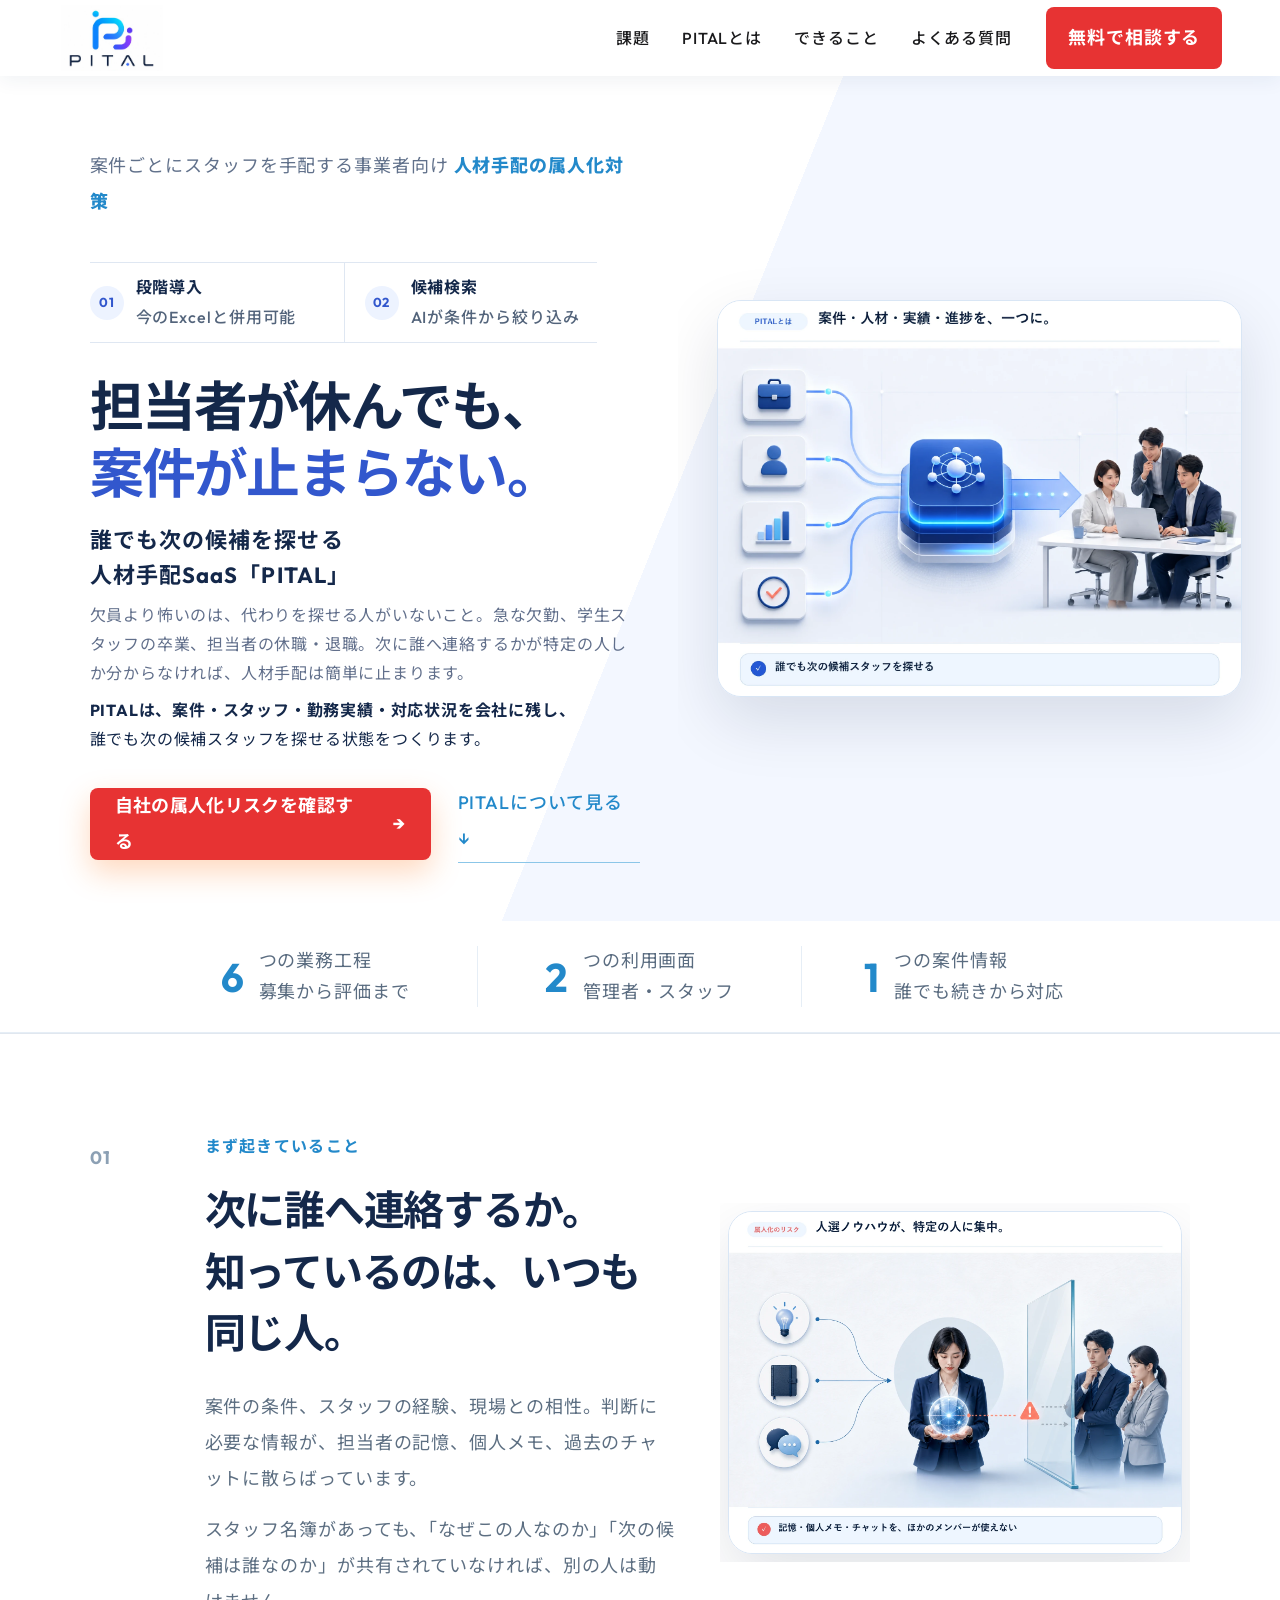
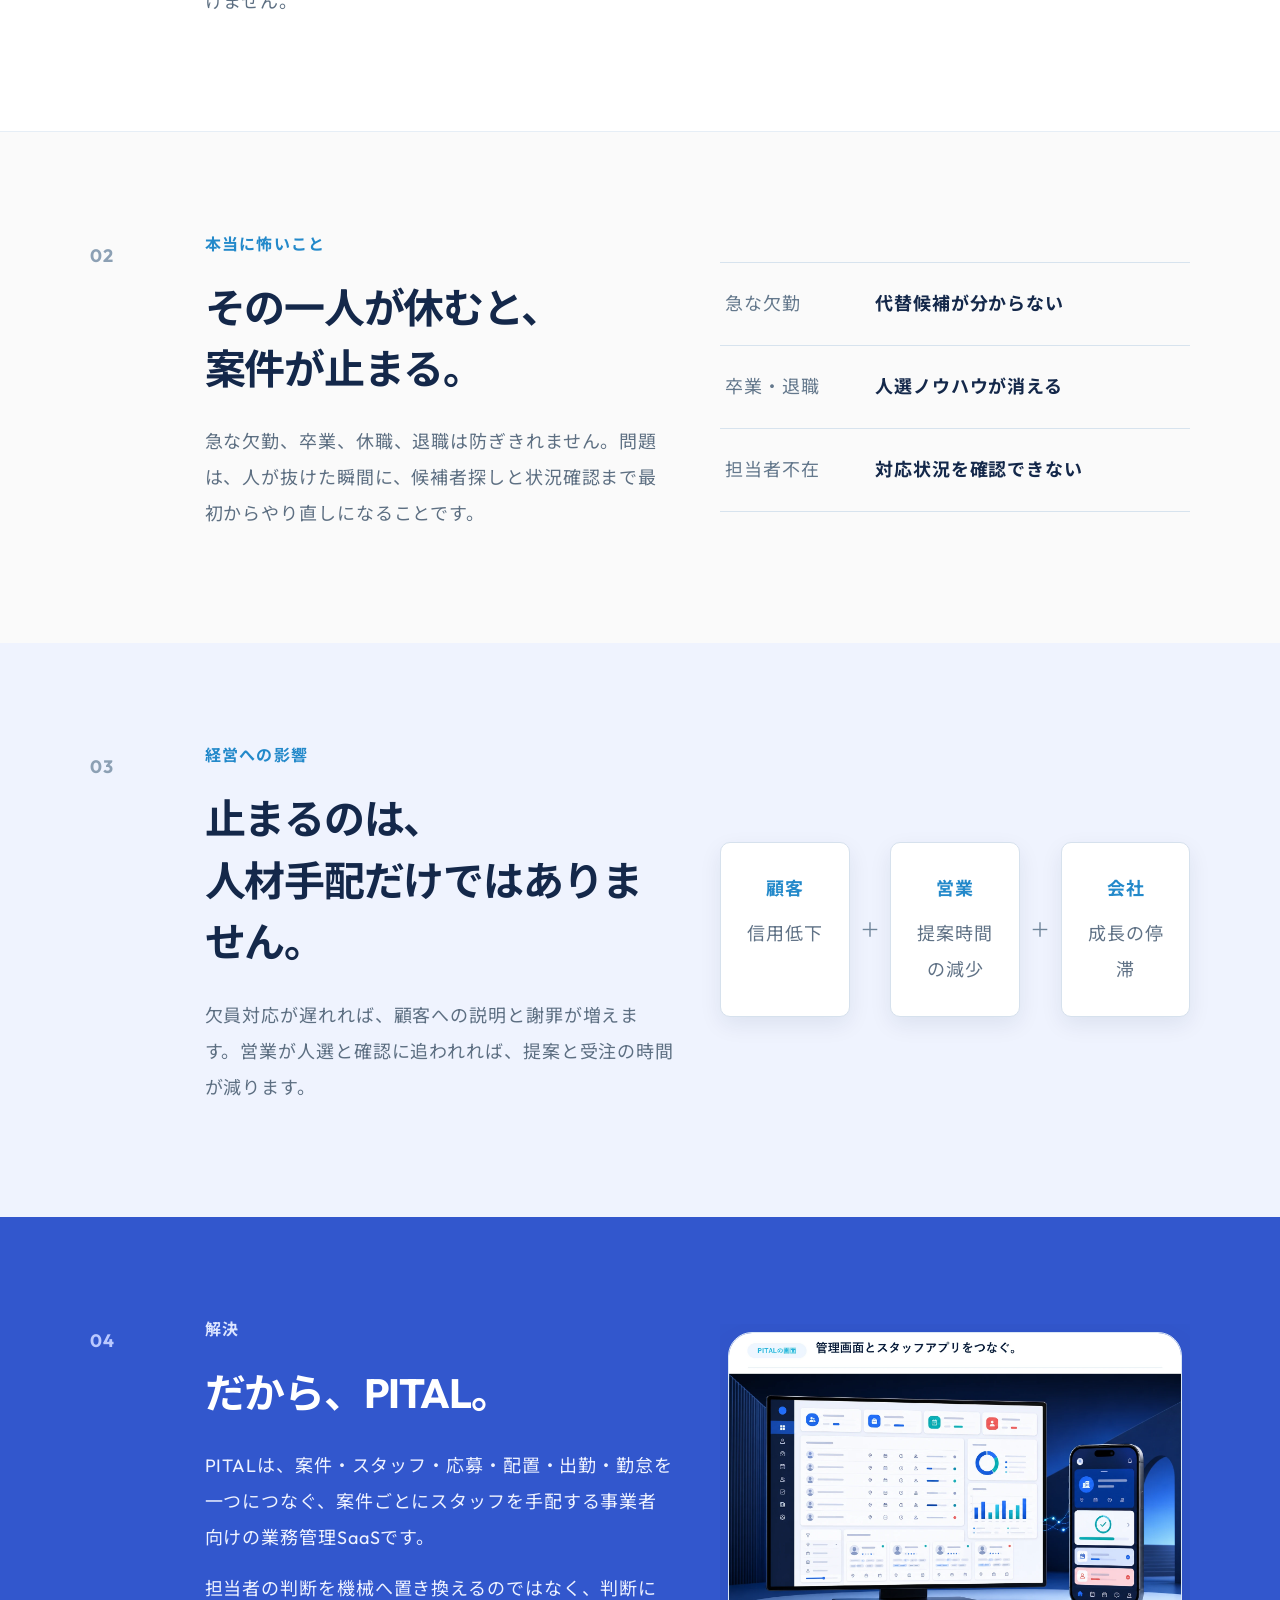
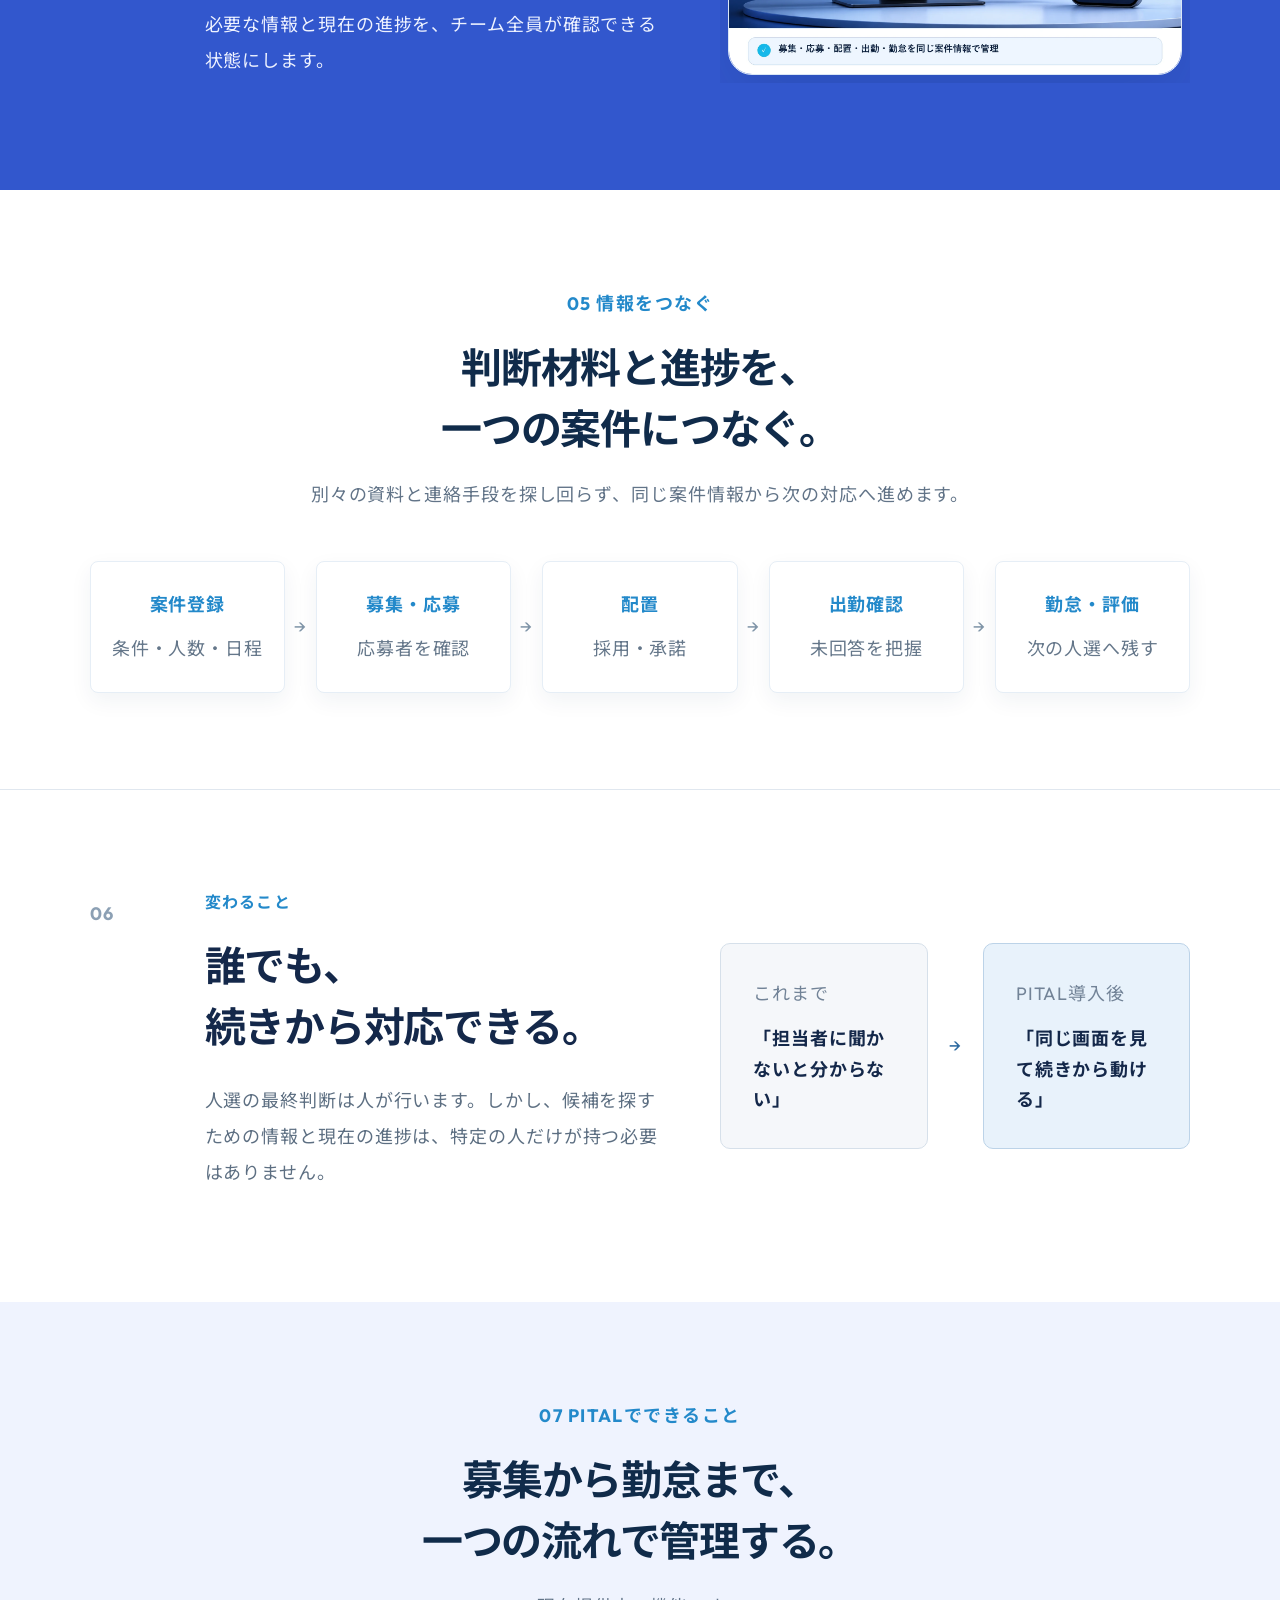
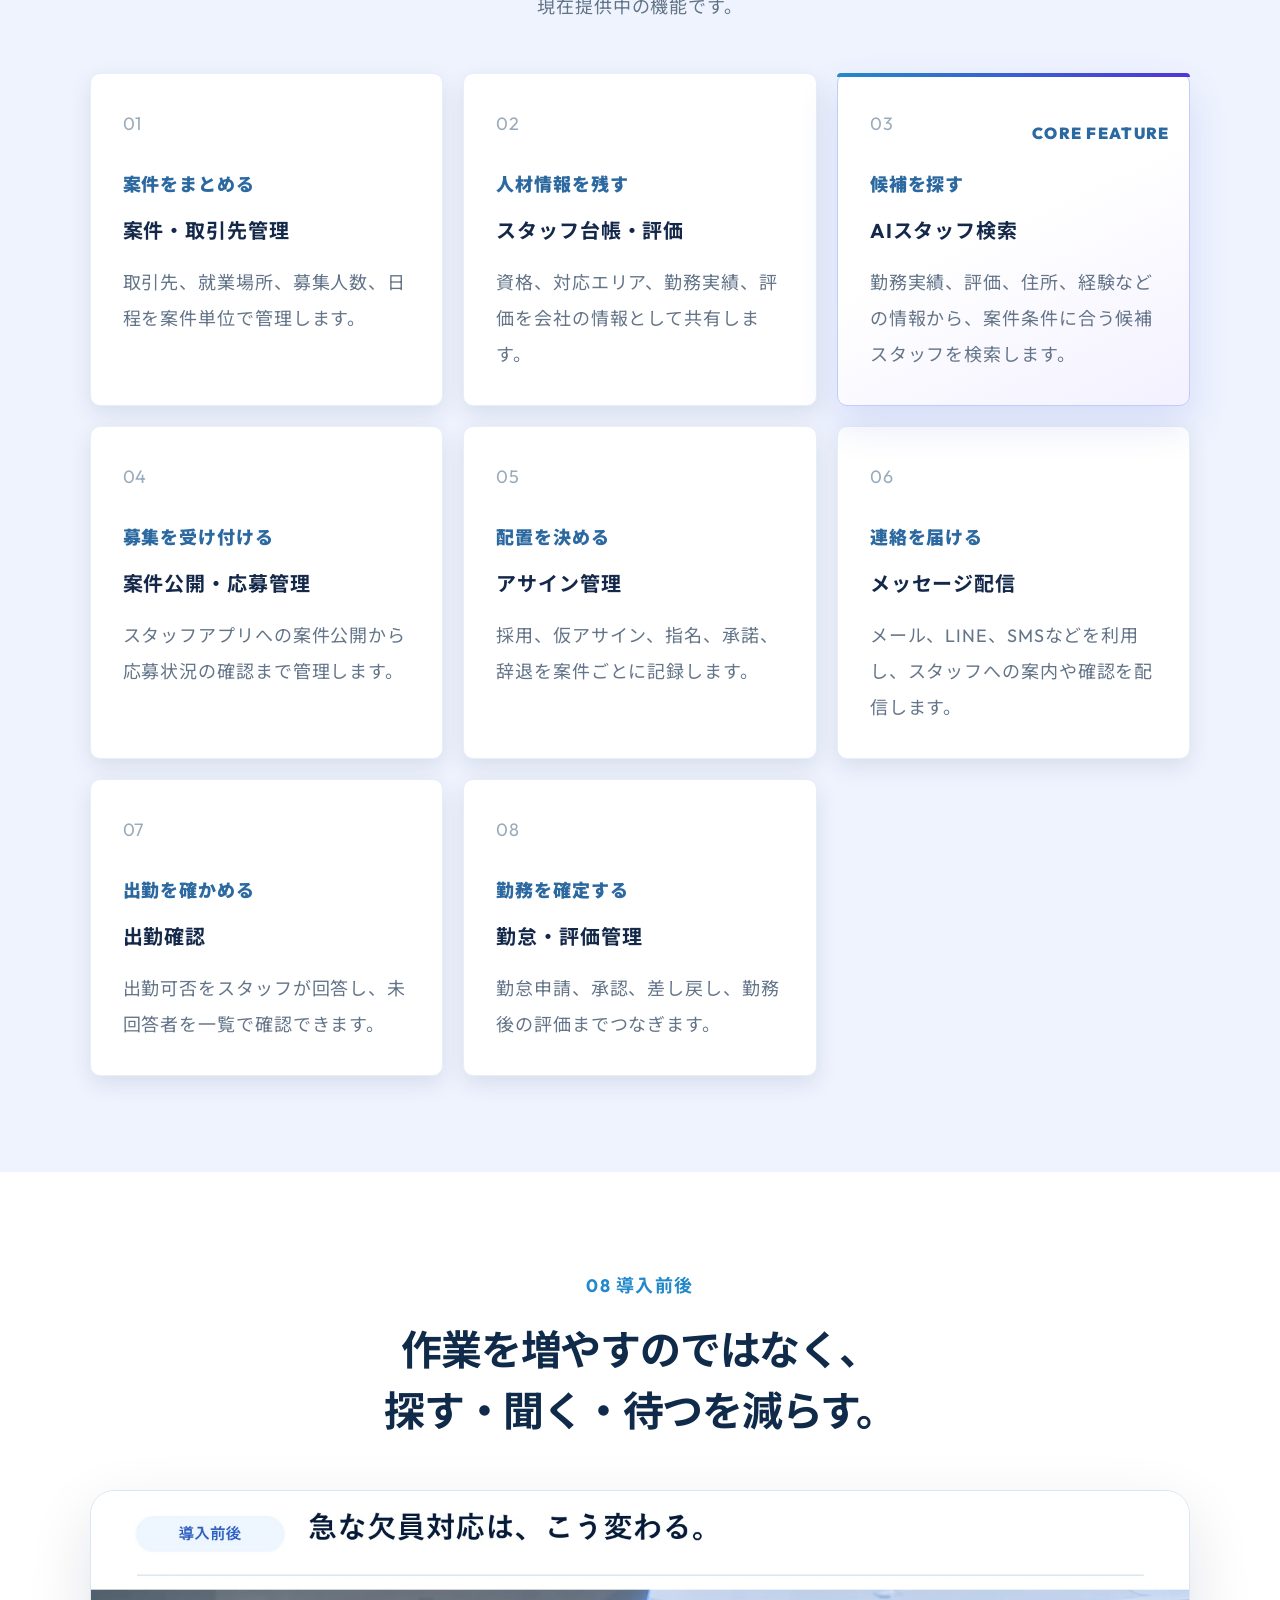
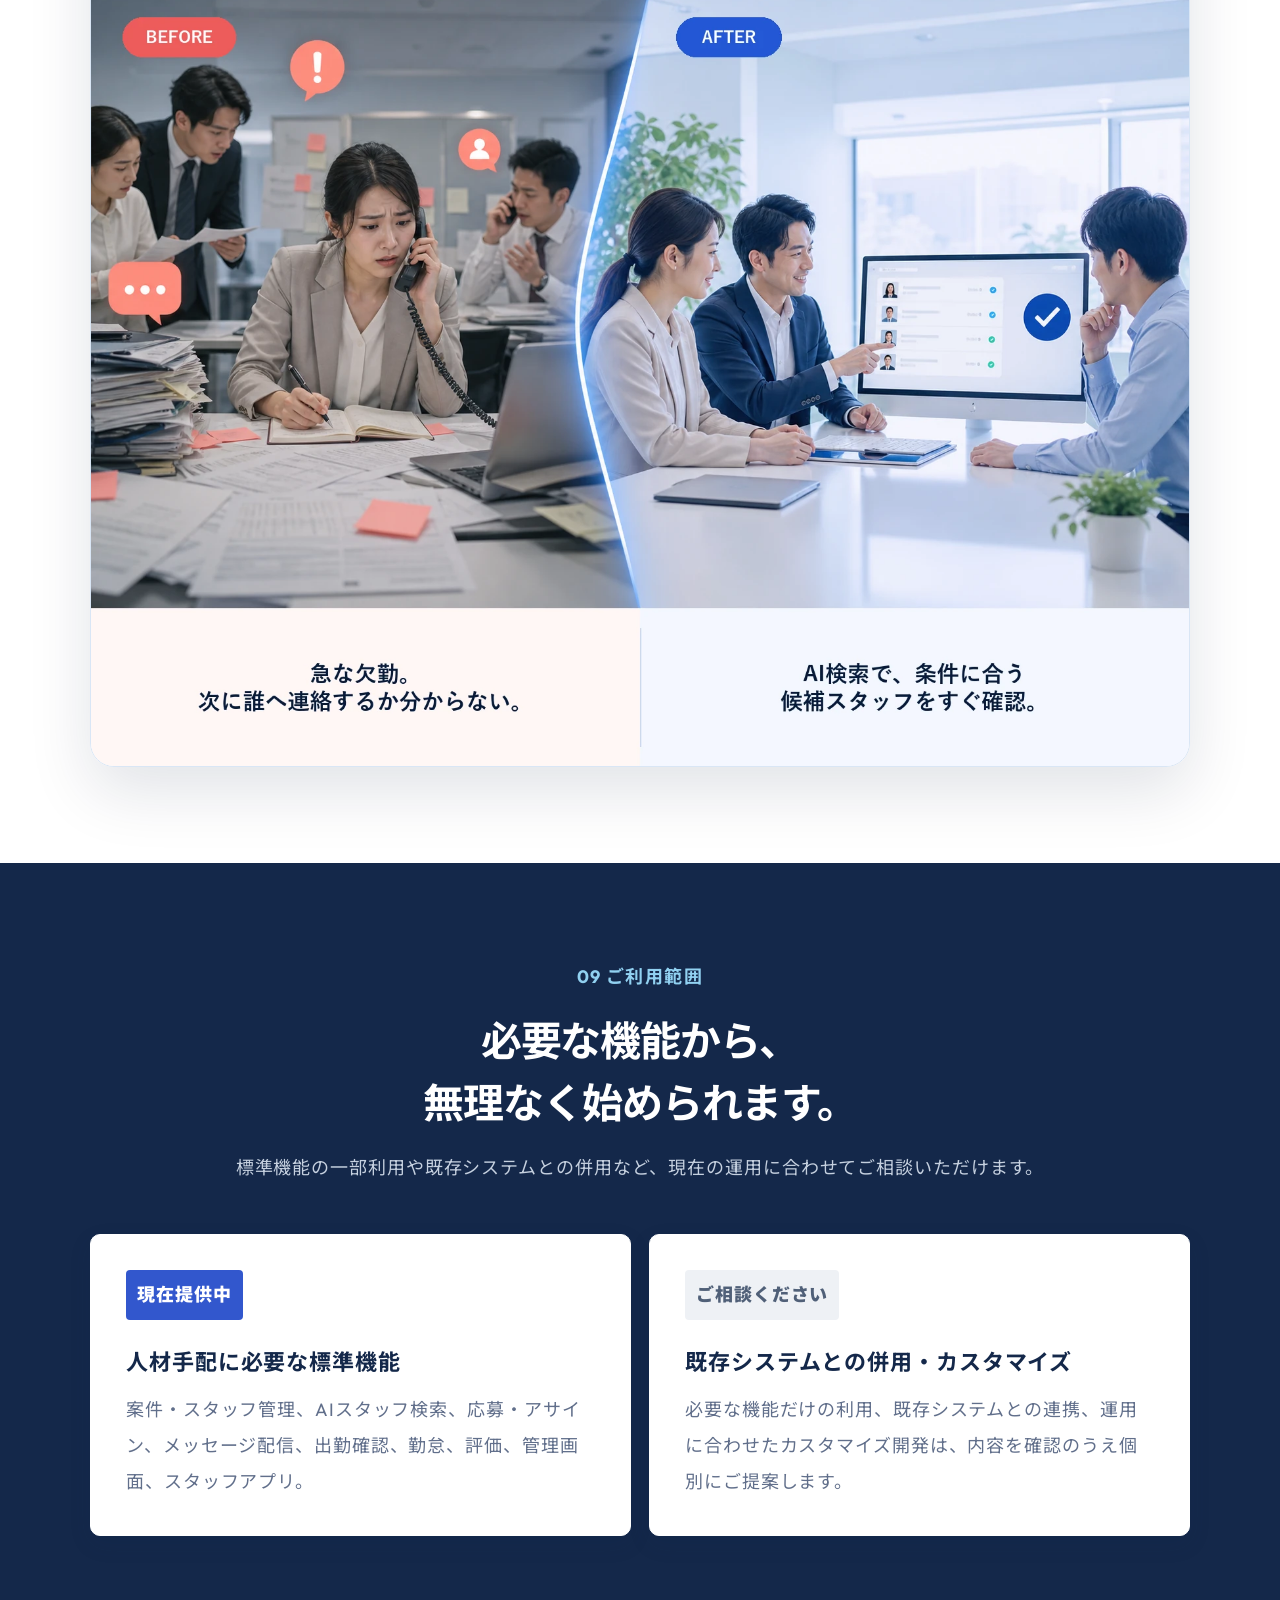
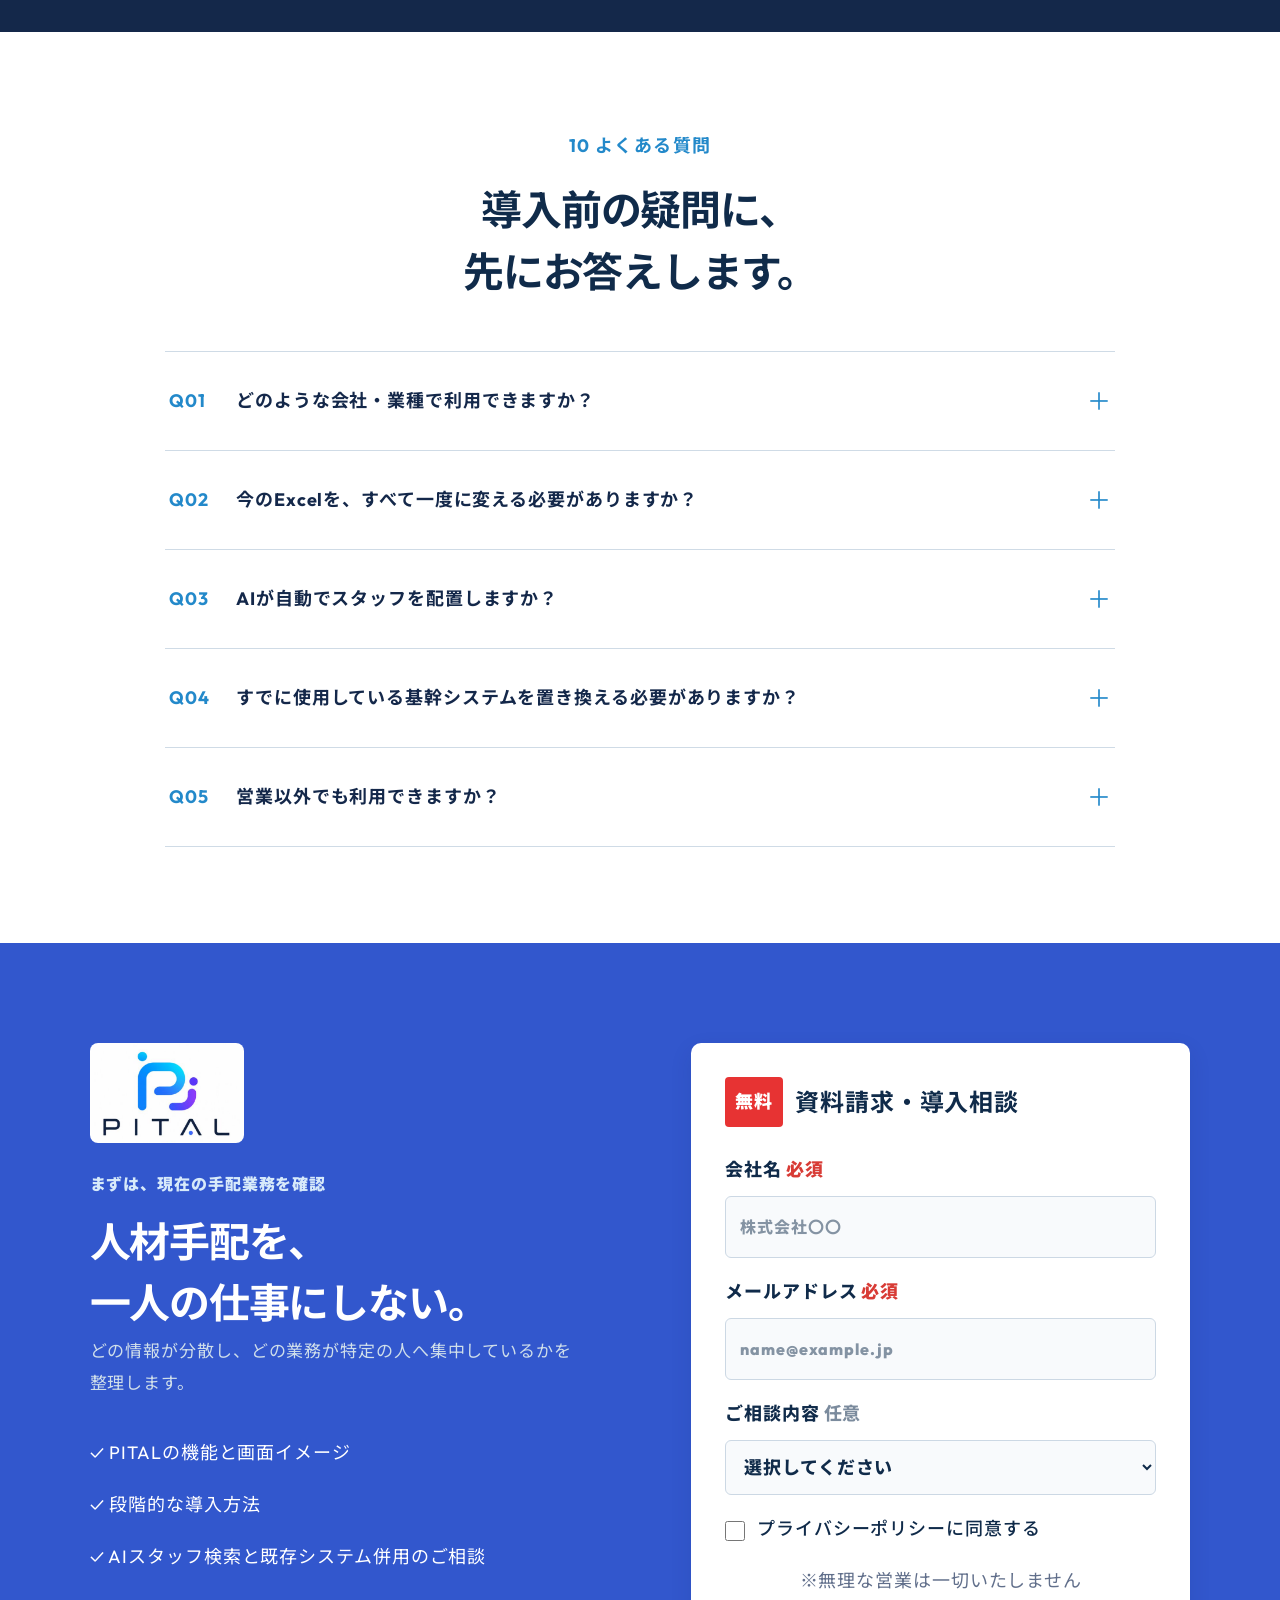
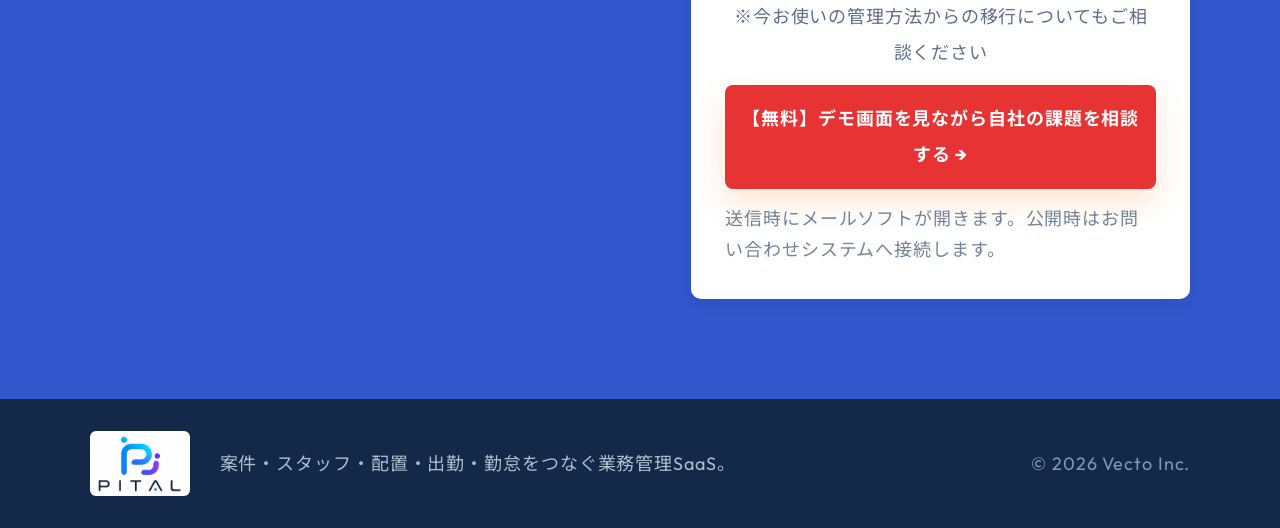
==== commit df3efdd0: "Publish static image-based LP" ====
--- a/index.html
+++ b/index.html
@@ -1,3 +1,2 @@
-<!DOCTYPE html><html lang="ja"><head><meta charSet="utf-8"/><meta name="viewport" content="width=device-width, initial-scale=1"/><style>@import "https://fonts.googleapis.com/css2?family=Noto+Sans+JP:wght@400;500;700&family=Outfit:wght@400;500;600;700&display=swap";@layer properties{@supports (((-webkit-hyphens:none)) and (not (margin-trim:inline))) or ((-moz-orient:inline) and (not (color:rgb(from red r g b)))){*,:before,:after{--tw-rotate-x:initial;--tw-rotate-y:initial;--tw-rotate-z:initial;--tw-skew-x:initial;--tw-skew-y:initial;--tw-border-style:solid;--tw-outline-style:solid;--tw-blur:initial;--tw-brightness:initial;--tw-contrast:initial;--tw-grayscale:initial;--tw-hue-rotate:initial;--tw-invert:initial;--tw-opacity:initial;--tw-saturate:initial;--tw-sepia:initial;--tw-drop-shadow:initial;--tw-drop-shadow-color:initial;--tw-drop-shadow-alpha:100%;--tw-drop-shadow-size:initial;--tw-backdrop-blur:initial;--tw-backdrop-brightness:initial;--tw-backdrop-contrast:initial;--tw-backdrop-grayscale:initial;--tw-backdrop-hue-rotate:initial;--tw-backdrop-invert:initial;--tw-backdrop-opacity:initial;--tw-backdrop-saturate:initial;--tw-backdrop-sepia:initial}::backdrop{--tw-rotate-x:initial;--tw-rotate-y:initial;--tw-rotate-z:initial;--tw-skew-x:initial;--tw-skew-y:initial;--tw-border-style:solid;--tw-outline-style:solid;--tw-blur:initial;--tw-brightness:initial;--tw-contrast:initial;--tw-grayscale:initial;--tw-hue-rotate:initial;--tw-invert:initial;--tw-opacity:initial;--tw-saturate:initial;--tw-sepia:initial;--tw-drop-shadow:initial;--tw-drop-shadow-color:initial;--tw-drop-shadow-alpha:100%;--tw-drop-shadow-size:initial;--tw-backdrop-blur:initial;--tw-backdrop-brightness:initial;--tw-backdrop-contrast:initial;--tw-backdrop-grayscale:initial;--tw-backdrop-hue-rotate:initial;--tw-backdrop-invert:initial;--tw-backdrop-opacity:initial;--tw-backdrop-saturate:initial;--tw-backdrop-sepia:initial}}}@layer theme{:root,:host{--font-sans:ui-sans-serif, system-ui, sans-serif, "Apple Color Emoji", "Segoe UI Emoji", "Segoe UI Symbol", "Noto Color Emoji";--font-mono:ui-monospace, SFMono-Regular, Menlo, Monaco, Consolas, "Liberation Mono", "Courier New", monospace;--spacing:.25rem;--default-transition-duration:.15s;--default-transition-timing-function:cubic-bezier(.4, 0, .2, 1);--default-font-family:var(--font-sans);--default-mono-font-family:var(--font-mono)}}@layer base{*,:after,:before{box-sizing:border-box;border:0 solid;margin:0;padding:0}::backdrop{box-sizing:border-box;border:0 solid;margin:0;padding:0}::file-selector-button{box-sizing:border-box;border:0 solid;margin:0;padding:0}html,:host{-webkit-text-size-adjust:100%;tab-size:4;line-height:1.5;font-family:var(--default-font-family,ui-sans-serif, system-ui, sans-serif, "Apple Color Emoji", "Segoe UI Emoji", "Segoe UI Symbol", "Noto Color Emoji");font-feature-settings:var(--default-font-feature-settings,normal);font-variation-settings:var(--default-font-variation-settings,normal);-webkit-tap-highlight-color:transparent}hr{height:0;color:inherit;border-top-width:1px}abbr:where([title]){-webkit-text-decoration:underline dotted;text-decoration:underline dotted}h1,h2,h3,h4,h5,h6{font-size:inherit;font-weight:inherit}a{color:inherit;-webkit-text-decoration:inherit;-webkit-text-decoration:inherit;-webkit-text-decoration:inherit;-webkit-text-decoration:inherit;text-decoration:inherit}b,strong{font-weight:bolder}code,kbd,samp,pre{font-family:var(--default-mono-font-family,ui-monospace, SFMono-Regular, Menlo, Monaco, Consolas, "Liberation Mono", "Courier New", monospace);font-feature-settings:var(--default-mono-font-feature-settings,normal);font-variation-settings:var(--default-mono-font-variation-settings,normal);font-size:1em}small{font-size:80%}sub,sup{vertical-align:baseline;font-size:75%;line-height:0;position:relative}sub{bottom:-.25em}sup{top:-.5em}table{text-indent:0;border-color:inherit;border-collapse:collapse}:-moz-focusring{outline:auto}progress{vertical-align:baseline}summary{display:list-item}ol,ul,menu{list-style:none}img,svg,video,canvas,audio,iframe,embed,object{vertical-align:middle;display:block}img,video{max-width:100%;height:auto}button,input,select,optgroup,textarea{font:inherit;font-feature-settings:inherit;font-variation-settings:inherit;letter-spacing:inherit;color:inherit;opacity:1;background-color:#0000;border-radius:0}::file-selector-button{font:inherit;font-feature-settings:inherit;font-variation-settings:inherit;letter-spacing:inherit;color:inherit;opacity:1;background-color:#0000;border-radius:0}:where(select:is([multiple],[size])) optgroup{font-weight:bolder}:where(select:is([multiple],[size])) optgroup option{padding-inline-start:20px}::file-selector-button{margin-inline-end:4px}::placeholder{opacity:1}@supports (not ((-webkit-appearance:-apple-pay-button))) or (contain-intrinsic-size:1px){::placeholder{color:currentColor}@supports (color:color-mix(in lab, red, red)){::placeholder{color:color-mix(in oklab, currentcolor 50%, transparent)}}}textarea{resize:vertical}::-webkit-search-decoration{-webkit-appearance:none}::-webkit-date-and-time-value{min-height:1lh;text-align:inherit}::-webkit-datetime-edit{display:inline-flex}::-webkit-datetime-edit-fields-wrapper{padding:0}::-webkit-datetime-edit{padding-block:0}::-webkit-datetime-edit-year-field{padding-block:0}::-webkit-datetime-edit-month-field{padding-block:0}::-webkit-datetime-edit-day-field{padding-block:0}::-webkit-datetime-edit-hour-field{padding-block:0}::-webkit-datetime-edit-minute-field{padding-block:0}::-webkit-datetime-edit-second-field{padding-block:0}::-webkit-datetime-edit-millisecond-field{padding-block:0}::-webkit-datetime-edit-meridiem-field{padding-block:0}::-webkit-calendar-picker-indicator{line-height:1}:-moz-ui-invalid{box-shadow:none}button,input:where([type=button],[type=reset],[type=submit]){-webkit-appearance:button;appearance:button}::file-selector-button{-webkit-appearance:button;appearance:button}::-webkit-inner-spin-button{height:auto}::-webkit-outer-spin-button{height:auto}[hidden]:where(:not([hidden=until-found])){display:none!important}}@layer components;@layer utilities{.relative{position:relative}.start{inset-inline-start:var(--spacing)}.flex{display:flex}.hidden{display:none}.table{display:table}.border-collapse{border-collapse:collapse}.transform{transform:var(--tw-rotate-x,) var(--tw-rotate-y,) var(--tw-rotate-z,) var(--tw-skew-x,) var(--tw-skew-y,)}.resize{resize:both}.flex-wrap{flex-wrap:wrap}.border{border-style:var(--tw-border-style);border-width:1px}.underline{text-decoration-line:underline}.outline{outline-style:var(--tw-outline-style);outline-width:1px}.filter{filter:var(--tw-blur,) var(--tw-brightness,) var(--tw-contrast,) var(--tw-grayscale,) var(--tw-hue-rotate,) var(--tw-invert,) var(--tw-saturate,) var(--tw-sepia,) var(--tw-drop-shadow,)}.backdrop-filter{-webkit-backdrop-filter:var(--tw-backdrop-blur,) var(--tw-backdrop-brightness,) var(--tw-backdrop-contrast,) var(--tw-backdrop-grayscale,) var(--tw-backdrop-hue-rotate,) var(--tw-backdrop-invert,) var(--tw-backdrop-opacity,) var(--tw-backdrop-saturate,) var(--tw-backdrop-sepia,);backdrop-filter:var(--tw-backdrop-blur,) var(--tw-backdrop-brightness,) var(--tw-backdrop-contrast,) var(--tw-backdrop-grayscale,) var(--tw-backdrop-hue-rotate,) var(--tw-backdrop-invert,) var(--tw-backdrop-opacity,) var(--tw-backdrop-saturate,) var(--tw-backdrop-sepia,)}.transition{transition-property:color,background-color,border-color,outline-color,text-decoration-color,fill,stroke,--tw-gradient-from,--tw-gradient-via,--tw-gradient-to,opacity,box-shadow,transform,translate,scale,rotate,filter,-webkit-backdrop-filter,backdrop-filter,display,content-visibility,overlay,pointer-events;transition-timing-function:var(--tw-ease,var(--default-transition-timing-function));transition-duration:var(--tw-duration,var(--default-transition-duration))}}:root{--navy:#0d1d33;--navy2:#142b49;--mint:#c7aa70;--mint-l:#edf2f7;--coral:#214f78;--cream:#f7f9fc;--ink:#17263b;--muted:#647286;--line:#dce4ee}*{box-sizing:border-box}html{scroll-behavior:smooth}body{color:var(--ink);-webkit-font-smoothing:antialiased;background:#fbfcfe;margin:0;font-family:Yu Gothic UI,Hiragino Sans,Noto Sans JP,Arial,sans-serif}a{color:inherit;text-decoration:none}button{font:inherit}.site-header{-webkit-backdrop-filter:blur(14px);backdrop-filter:blur(14px);z-index:50;background:#fffffff0;border-bottom:1px solid #102a3814;justify-content:space-between;align-items:center;height:76px;padding:0 max(4.5vw,28px);display:flex;position:sticky;top:0}.brand{letter-spacing:.11em;color:var(--navy);align-items:center;gap:10px;font-size:25px;font-weight:900;display:flex}.brand-mark{align-items:flex-end;gap:3px;width:30px;height:30px;display:flex;transform:skew(-7deg)}.brand-mark i{background:var(--mint);border-radius:2px 5px 2px 2px;width:8px;display:block}.brand-mark i:first-child{height:16px}.brand-mark i:nth-child(2){height:24px}.brand-mark i:nth-child(3){background:var(--coral);height:30px}.site-header nav{gap:34px;margin-left:auto;margin-right:40px;font-size:16px;font-weight:700;display:flex}.site-header nav a{transition:all .2s}.site-header nav a:hover{color:#2b5e89}.header-cta{background:var(--navy);color:#fbfcfe;border-radius:8px;align-items:center;gap:18px;padding:13px 20px;font-size:16px;font-weight:800;display:flex}.hero{background:linear-gradient(120deg,#fbfcfe 0% 50%,#edf2f7 50%,#e6edf5 100%);grid-template-columns:47% 53%;min-height:700px;display:grid;overflow:hidden}.hero-copy{z-index:2;padding:105px 3vw 70px max(6.5vw,38px)}.eyebrow,.kicker{letter-spacing:.08em;color:#2b5e89;align-items:center;gap:9px;margin:0 0 21px;font-size:16px;font-weight:800;display:flex}.eyebrow span{background:var(--coral);width:22px;height:2px}.hero h1{letter-spacing:-.05em;color:var(--navy);margin:0;font-size:clamp(42px,4.2vw,68px);font-weight:900;line-height:1.28}.hero h1 em,.concept-copy h2 em{color:#2b5e89;white-space:nowrap;font-style:normal;position:relative}.hero h1 em:after{content:"";background:var(--coral);opacity:.75;clip-path:polygon(0 40%,100% 0,100% 70%,0 100%);border-radius:100%;height:7px;position:absolute;bottom:-5px;left:0;right:0;transform:rotate(-1deg)}.hero-lead{color:#617286;margin:30px 0;font-size:17px;line-height:2}.hero-actions{flex-wrap:wrap;gap:13px;display:flex}.button{border-radius:8px;justify-content:center;align-items:center;gap:22px;min-height:54px;padding:0 25px;font-size:16px;font-weight:800;transition:all .25s;display:inline-flex;box-shadow:0 8px 22px #102a3814}.button:hover{transform:translateY(-2px);box-shadow:0 12px 26px #102a3826}.button-primary{color:#fbfcfe;background:var(--coral)}.button-secondary{color:var(--navy);background:#fbfcfe;border:1px solid #dce4ee}.play{color:#2b5e89;font-size:16px}.trust-row{color:#768497;flex-wrap:wrap;gap:20px;margin-top:30px;font-size:16px;display:flex}.trust-row b{color:#2b5e89}.product-stage{min-width:0;position:relative}.orbit{border:1px solid #16a07829;border-radius:50%;position:absolute}.orbit-one{width:620px;height:620px;top:40px;right:-120px}.orbit-two{width:430px;height:430px;top:130px;right:-25px}.dashboard-card{background:#fbfcfe;border-radius:13px;width:78%;position:absolute;top:110px;left:2%;overflow:hidden;transform:rotate(-1deg);box-shadow:0 28px 65px #1d4b4c2e}.browser-bar{background:#eff3f2;align-items:center;gap:5px;height:30px;padding:0 11px;display:flex}.browser-bar span{background:#c1cecb;border-radius:50%;width:6px;height:6px}.browser-bar small{color:#9aa9a5;background:#fbfcfe;border-radius:3px;margin:auto;padding:3px 80px;font-size:16px}.app-frame{height:360px;display:flex}.mini-sidebar{background:#17263b;flex-direction:column;align-items:center;gap:18px;width:50px;padding:16px 0;display:flex}.mini-logo{color:#fbfcfe;margin-bottom:8px;font-size:16px;font-weight:900}.mini-sidebar i{background:#7c9298;border-radius:3px;width:16px;height:3px}.mini-sidebar i.active{background:var(--mint);border-radius:4px;width:16px;height:16px}.dash-main{background:#f7f1e8;flex:1;padding:25px}.dash-head{justify-content:space-between;display:flex}.dash-head small{color:#8b9b9e;font-size:16px;display:block}.dash-head strong{font-size:17px}.avatar{background:var(--navy);color:#fbfcfe;border-radius:50%;place-items:center;width:28px;height:28px;font-size:16px;display:grid}.stat-grid{grid-template-columns:repeat(3,1fr);gap:10px;margin-top:22px;display:grid}.stat-grid>div{background:#fbfcfe;border:1px solid #e2e8ef;border-radius:7px;padding:13px}.stat-grid small{color:#867972;font-size:16px;display:block}.stat-grid b{color:var(--navy);font-size:21px}.stat-grid span{color:#899;margin-left:3px;font-size:16px}.chart-card{background:#fbfcfe;border:1px solid #e2e8ef;border-radius:7px;margin-top:12px;padding:15px}.chart-title{justify-content:space-between;font-size:16px;display:flex}.chart-title small{color:#887b74}.bars{border-bottom:1px solid #dde6e3;align-items:flex-end;gap:15px;height:110px;margin-top:12px;padding:0 10px;display:flex}.bars i{background:linear-gradient(#c7aa70,#dfcda9);border-radius:4px 4px 0 0;flex:1}.bars i:nth-child(5),.bars i:nth-child(7){background:linear-gradient(#37698f,#a8bed0)}.phone-card{z-index:4;border:7px solid var(--navy);background:#fbfcfe;border-radius:29px;width:210px;height:430px;padding:13px 12px;position:absolute;top:150px;right:4%;overflow:hidden;transform:rotate(3deg);box-shadow:0 22px 42px #1a424340}.phone-top{justify-content:space-between;padding:0 4px;font-size:16px;display:flex}.phone-top i{background:var(--navy);border-radius:8px;width:35px;height:7px}.phone-brand{justify-content:space-between;align-items:center;margin:14px 2px 19px;font-size:16px;display:flex}.phone-brand span{color:var(--coral)}.phone-card>p{margin:0 0 9px;font-size:16px;font-weight:800}.job-card{background:#fbfcfe;border-radius:10px;overflow:hidden;box-shadow:0 5px 15px #153c3e17}.job-image{background:linear-gradient(155deg,#d4c3ae,#eef5ef);height:88px;position:relative;overflow:hidden}.job-image span{background:var(--coral);color:#fbfcfe;border-radius:3px;padding:3px 5px;font-size:16px;position:absolute;top:8px;left:8px}.job-image i{background:#5b4b45;border-radius:22px 22px 5px 5px;width:45px;height:70px;position:absolute;bottom:-10px}.job-image i:first-of-type{left:18px}.job-image i:nth-of-type(2){background:#f2a683;left:73px}.job-image i:nth-of-type(3){background:#75685f;right:10px}.job-info{padding:9px}.job-info small{color:#2b5e89;font-size:16px;font-weight:700}.job-info strong{margin:4px 0;font-size:16px;display:block}.job-info p{color:#8190a2;margin:0 0 5px;font-size:16px}.job-info b{color:var(--coral);font-size:16px}.job-mini{background:#fbfcfe;border-radius:8px;gap:7px;margin-top:8px;padding:8px;display:flex;box-shadow:0 3px 12px #153c3e0f}.job-mini>span{background:var(--mint-l);color:#2b5e89;place-items:center;width:27px;height:27px;font-size:16px;font-weight:700;display:grid}.job-mini strong,.job-mini small{font-size:16px;display:block}.job-mini small{color:#8a999b;margin-top:4px}.phone-nav{background:#fbfcfe;border-top:1px solid #edf0ef;justify-content:space-around;height:48px;padding-top:7px;font-size:16px;display:flex;position:absolute;bottom:0;left:0;right:0}.phone-nav span,.phone-nav b{text-align:center;color:#849699}.phone-nav b{color:#2b5e89}.phone-nav small{margin-top:2px;font-size:16px;display:block}.floating-note{z-index:6;background:#fbfcfe;border-radius:9px;align-items:center;gap:9px;padding:10px 13px;display:flex;position:absolute;box-shadow:0 12px 30px #1644422b}.floating-note>span{background:var(--mint-l);color:#2b5e89;border-radius:50%;place-items:center;width:27px;height:27px;font-size:16px;font-weight:900;display:grid}.floating-note small,.floating-note b{font-size:16px;display:block}.floating-note small{color:#88989b;margin-bottom:2px}.note-one{top:510px;left:0}.note-two{top:105px;right:2%}.note-two>span{width:38px;height:38px;color:var(--coral);background:#e8eef5}.audience-strip{background:var(--navy);color:#fbfcfe;justify-content:center;align-items:center;gap:45px;padding:20px 5%;font-size:16px;display:flex}.audience-strip p{color:#9fb5ba}.audience-strip div{align-items:center;gap:23px;font-weight:700;display:flex}.audience-strip i{color:#5b767d;font-style:normal}.section{padding:105px max(6.5vw,38px)}.section-label{letter-spacing:.19em;color:#93a6a8;margin-bottom:19px;font-size:16px;font-weight:900}.section-label.light{color:#a58e79}.section-heading h2,.staff-copy h2,.faq-section h2{letter-spacing:-.04em;color:var(--navy);margin:0;font-size:clamp(32px,3vw,46px);line-height:1.45}.section-heading.split-heading{justify-content:space-between;align-items:flex-end;margin-bottom:55px;display:flex}.split-heading>p{max-width:430px;color:var(--muted);font-size:16px;line-height:1.9}.pain-section{background:var(--cream)}.pain-grid{grid-template-columns:repeat(3,1fr);gap:18px;display:grid}.pain-grid article{background:#fbfcfe;border:1px solid #ebefed;border-radius:5px;padding:14px 25px 30px;position:relative}.pain-grid article>span{color:#cad4d2;font-size:16px;font-weight:800;position:absolute;top:16px;right:20px}.pain-visual{place-items:center;height:145px;margin-bottom:15px;display:grid;position:relative}.pain-visual i{background:#dce7e5;border-radius:5px;display:block;position:absolute}.pain-1 i:first-child{background:#d7eee8;width:110px;height:76px;transform:rotate(-5deg)}.pain-1 i:nth-child(2){border:2px solid var(--navy);background:#fbfcfe;width:110px;height:76px;transform:translate(20px,8px)}.pain-1 i:nth-child(3){background:var(--coral);width:55px;height:5px;transform:translate(8px,-12px)}.pain-1 i:nth-child(4){width:70px;height:5px;transform:translate(15px,8px)}.pain-2 i:first-child{background:var(--navy);width:115px;height:80px}.pain-2 i:nth-child(2),.pain-2 i:nth-child(3),.pain-2 i:nth-child(4){border:4px solid var(--mint);background:#fbfcfe;border-radius:50%;width:26px;height:26px}.pain-2 i:nth-child(2){transform:translate(-38px,-18px)}.pain-2 i:nth-child(3){border-color:var(--coral);transform:translateY(18px)}.pain-2 i:nth-child(4){border-color:#9fb2c3;transform:translate(38px,-12px)}.pain-3 i:first-child{background:0 0;border:15px solid #d9e5e3;border-radius:50%;width:95px;height:95px}.pain-3 i:nth-child(2){background:var(--coral);width:5px;height:35px;transform:translateY(-15px)}.pain-3 i:nth-child(3){background:var(--coral);width:30px;height:5px;transform:translate(13px)rotate(30deg)}.pain-3 i:nth-child(4){background:var(--coral);border-radius:50%;width:26px;height:26px;transform:translate(54px,-48px)}.pain-grid h3{margin:0 0 10px;font-size:20px}.pain-grid p{color:var(--muted);margin:0;font-size:16px;line-height:1.8}.solution-line{background:#f5ede2;border:1px solid #cfe5df;border-radius:5px;align-items:center;gap:30px;margin-top:25px;padding:19px 30px;display:flex}.solution-line span{color:#2b5e89;font-weight:900}.solution-line i{background:#cfbea1;flex:1;max-width:70px;height:1px}.solution-line strong{font-size:16px}.concept-section{background:var(--navy);color:#fbfcfe;grid-template-columns:43% 57%;align-items:center;min-height:680px;display:grid;overflow:hidden}.concept-copy{padding-right:5vw}.light-text{color:var(--mint)}.concept-copy h2{margin:0;font-size:clamp(34px,3.4vw,50px);line-height:1.4}.concept-copy p:not(.kicker){color:#b6c8cc;font-size:16px;line-height:2}.concept-copy>a{color:var(--mint);border-bottom:1px solid #75685f;align-items:center;gap:30px;margin-top:18px;padding-bottom:8px;font-weight:800;display:inline-flex}.flow-map{height:520px;position:relative}.flow-map:before{content:"";border:1px dashed #50657a;border-radius:50%;position:absolute;inset:60px 10px;transform:rotate(-8deg)}.flow-core{width:155px;height:155px;color:var(--navy);background:#fbfcfe;border-radius:50%;flex-direction:column;justify-content:center;align-items:center;display:flex;position:absolute;top:34%;left:42%;box-shadow:0 0 0 20px #c3a4670f,0 0 0 50px #c3a46708}.flow-core b{letter-spacing:.1em;font-size:20px}.flow-core small{color:#819396;margin-top:5px;font-size:16px}.flow-node{background:#1a4050;border:1px solid #415770;border-radius:9px;width:145px;padding:14px 17px;position:absolute;box-shadow:0 12px 26px #00000026}.flow-node span{color:var(--mint);font-size:16px}.flow-node b,.flow-node small{display:block}.flow-node b{margin:5px 0;font-size:16px}.flow-node small{color:#9cb2b7;font-size:16px}.node-a{top:13%;left:6%}.node-b{top:8%;right:2%}.node-c{bottom:13%;right:0}.node-d{bottom:1%;left:35%}.node-e{bottom:22%;left:2%}.feature-section{background:#fbfcfe}.centered{text-align:center;margin:0 auto 55px}.centered .kicker{justify-content:center}.centered>p:last-child{color:var(--muted);font-size:16px}.feature-grid{background:var(--line);border:1px solid var(--line);grid-template-columns:repeat(2,1fr);gap:1px;display:grid}.feature-grid article{background:#fbfcfe;grid-template-columns:60px 1fr 25px;align-items:start;gap:22px;min-height:160px;padding:33px;transition:all .2s;display:grid}.feature-grid article:hover{background:#f9fcfb}.feature-icon{border-radius:14px;place-items:center;width:56px;height:56px;font-size:18px;font-weight:900;display:grid}.feature-icon.mint{color:#2b5e89;background:#f1e7d8}.feature-icon.blue{color:#4c86a9;background:#e9f2f8}.feature-icon.coral{color:var(--coral);background:#e8eef5}.feature-icon.violet{color:#75a;background:#f1edfa}.feature-icon.yellow{color:#b68b25;background:#fff8df}.feature-icon.green{color:#588e49;background:#edf7e9}.feature-grid h3{margin:3px 0 8px;font-size:18px}.feature-grid p{color:var(--muted);margin:0;font-size:16px;line-height:1.8}.feature-grid article>a{color:#94aaa9}.staff-section{background:var(--cream);grid-template-columns:55% 45%;align-items:center;min-height:720px;display:grid}.staff-phone-wrap{background:#e8eef5;height:620px;position:relative;overflow:hidden}.staff-phone-wrap:before{content:"";border:1px solid #ddcbaa;border-radius:50%;width:480px;height:480px;position:absolute;top:10%;left:10%}.staff-phone{border:7px solid var(--navy);background:#fbfcfe;border-radius:28px;width:230px;height:470px;padding:28px 16px 16px;position:absolute;box-shadow:0 25px 48px #194b4633}.phone-a{top:90px;left:15%;transform:rotate(-5deg)}.phone-b{top:62px;left:48%;transform:rotate(5deg)}.phone-speaker{background:var(--navy);border-radius:8px;width:55px;height:7px;position:absolute;top:7px;left:50%;transform:translate(-50%)}.staff-phone>small{color:#2b5e89;font-weight:800}.staff-phone h3{font-size:16px}.confirm-card{background:#f5f8f7;border-radius:10px;margin-top:25px;padding:14px}.confirm-card span{color:var(--coral);font-size:16px;font-weight:800}.confirm-card b{margin:10px 0;font-size:16px;display:block}.confirm-card p{color:#718488;font-size:16px}.staff-phone button{background:var(--coral);color:#fbfcfe;border:0;border-radius:6px;width:100%;margin-top:14px;padding:10px;font-size:16px;font-weight:800}.phone-b label{color:#698087;margin:15px 0;font-size:16px;display:block}.phone-b label span{color:var(--navy);background:#f2f6f5;margin-top:5px;padding:12px;font-size:16px;font-weight:800;display:block}.phone-b button{background:var(--navy);margin-top:25px}.spark{color:var(--coral);font-size:35px;position:absolute}.spark-a{top:48px;left:11%}.spark-b{color:#2b5e89;bottom:50px;right:12%}.staff-copy{padding:80px 8vw 80px 5vw}.staff-copy>p:not(.kicker){color:var(--muted);font-size:16px;line-height:2}.staff-copy ul{margin-top:30px;padding:0;list-style:none}.staff-copy li{border-bottom:1px solid #dce5e2;padding:12px 0;font-size:16px;font-weight:700}.staff-copy li b{color:#2b5e89;margin-right:9px}.workflow-section{background:#fbfcfe}.workflow-grid{grid-template-columns:repeat(4,1fr);gap:20px;display:grid}.workflow-grid article{position:relative}.workflow-visual{background:#f1f7f5;border-radius:8px;place-items:center;height:155px;margin-bottom:22px;display:grid}.workflow-visual span{color:#2b5e89;background:#fbfcfe;border-radius:20px;place-items:center;width:70px;height:70px;font-size:26px;font-weight:900;display:grid;box-shadow:0 10px 25px #1647441a}.visual-2{background:#ebf0f5}.visual-2 span{color:var(--coral)}.visual-3{background:#eef1fa}.visual-3 span{color:#637a91}.visual-4{background:#fff8e4}.visual-4 span{color:#b58b26;font-size:16px}.workflow-grid small{color:#2b5e89;letter-spacing:.12em;font-size:16px;font-weight:900}.workflow-grid h3{margin:8px 0;font-size:18px}.workflow-grid p{color:var(--muted);font-size:16px;line-height:1.8}.step-arrow{color:#9bb0ac;z-index:2;font-style:normal;position:absolute;top:68px;right:-16px}.reasons-section{background:var(--navy);color:#fbfcfe}.light-heading h2{color:#fbfcfe}.reason-grid{background:#344961;grid-template-columns:repeat(3,1fr);gap:1px;display:grid}.reason-grid article{background:var(--navy);padding:40px 35px}.reason-grid b{color:var(--mint);font-size:16px}.reason-grid h3{margin:25px 0 14px;font-size:19px}.reason-grid p{color:#adc0c4;font-size:16px;line-height:1.9}.faq-section{background:var(--cream);grid-template-columns:35% 65%;gap:8vw;display:grid}.faq-section>div:first-child>p:not(.kicker){color:var(--muted);font-size:16px;line-height:1.8}.faq-section>div:first-child>a{color:#2b5e89;align-items:center;gap:28px;margin-top:20px;font-size:16px;font-weight:800;display:inline-flex}.faq-list details{border-bottom:1px solid #ccd9d7;padding:22px 0}.faq-list summary{cursor:pointer;grid-template-columns:35px 1fr 20px;align-items:center;gap:15px;font-size:16px;font-weight:800;list-style:none;display:grid}.faq-list summary::-webkit-details-marker{display:none}.faq-list summary span{color:#2b5e89;font-size:18px}.faq-list summary i{color:#829594;font-size:18px;font-style:normal}.faq-list details[open] summary i{transform:rotate(45deg)}.faq-list details p{color:var(--muted);margin:15px 0 0;padding-left:50px;font-size:16px;line-height:1.8}.cta-section{color:#fbfcfe;background:linear-gradient(120deg,#2a618d,#214f78);grid-template-columns:56% 44%;align-items:center;min-height:510px;padding:70px max(6.5vw,38px);display:grid;position:relative;overflow:hidden}.cta-orbit{border:1px solid #ffffff2e;border-radius:50%;width:620px;height:620px;position:absolute;top:-60px;right:-120px}.white-mark i{background:#fbfcfe}.white-mark i:nth-child(3){background:var(--navy)}.cta-copy>p:first-of-type{margin:20px 0;font-size:16px;font-weight:800}.cta-copy h2{margin:0;font-size:clamp(31px,3.3vw,48px);line-height:1.45}.cta-copy>p:last-of-type{opacity:.85;font-size:16px}.button-white{color:var(--coral);background:#fbfcfe}.button-outline-white{color:#fbfcfe;box-shadow:none;border:1px solid #ffffffa6}.cta-mini-ui{height:350px;position:relative}.cta-panel{color:var(--navy);background:#fbfcfe;border-radius:11px;position:absolute;box-shadow:0 25px 50px #7e241733}.panel-one{width:300px;height:170px;padding:24px;top:60px;right:5%}.panel-one small,.panel-one strong{display:block}.panel-one small{color:#8a999c;font-size:16px}.panel-one strong{margin-top:10px;font-size:23px}.panel-one div{border-bottom:1px solid #dde5ee;align-items:flex-end;gap:10px;height:70px;display:flex}.panel-one i{background:var(--mint);border-radius:3px 3px 0 0;flex:1;height:45%}.panel-one i:nth-child(2){height:72%}.panel-one i:nth-child(3){background:var(--coral);height:58%}.panel-one i:nth-child(4){height:90%}.panel-two{align-items:center;gap:10px;padding:14px 19px;display:flex;bottom:45px;left:4%}.panel-two>span{background:var(--mint-l);color:#2b5e89;border-radius:50%;place-items:center;width:30px;height:30px;font-weight:900;display:grid}.panel-two small,.panel-two strong{font-size:16px;display:block}.panel-two small{color:#8a999c}.panel-three{align-items:center;gap:11px;padding:14px 20px;display:flex;bottom:10px;right:2%;transform:rotate(3deg)}.panel-three span{color:var(--coral);font-size:18px;font-weight:900}.panel-three p{margin:0;font-size:16px;font-weight:800}footer{color:#fbfcfe;background:#09182b;padding:70px max(6.5vw,38px) 25px}.footer-main{grid-template-columns:2fr repeat(3,1fr);gap:70px;display:grid}.footer-brand{color:#fbfcfe}.footer-main>div:first-child p{color:#8da5aa;font-size:16px;line-height:1.9}.footer-main>div:not(:first-child){flex-direction:column;gap:14px;display:flex}.footer-main b{margin-bottom:6px;font-size:16px}.footer-main a:not(.brand){color:#91a8ad;font-size:16px}.footer-bottom{color:#8190a2;border-top:1px solid #2a3b52;justify-content:space-between;margin-top:55px;padding-top:22px;font-size:16px;display:flex}.footer-bottom i{margin-left:8px;font-style:normal}@media (max-width:1050px){.site-header nav{display:none}.hero{background:linear-gradient(#fbfcfe 0 48%,#e8eef5 48%);grid-template-columns:1fr;min-height:1160px}.hero-copy{text-align:center;padding-right:max(6.5vw,38px)}.eyebrow,.hero-actions,.trust-row{justify-content:center}.product-stage{min-height:590px}.dashboard-card{width:75%;top:50px;left:8%}.phone-card{top:105px;right:9%}.note-one{top:450px;left:6%}.concept-section{grid-template-columns:1fr}.concept-copy{padding-bottom:40px}.flow-map{width:100%;max-width:650px;margin:auto}.staff-section{grid-template-columns:1fr}.staff-phone-wrap{order:2}.staff-copy{padding:80px max(8vw,40px)}.workflow-grid{grid-template-columns:repeat(2,1fr)}.step-arrow{display:none}.faq-section,.cta-section{grid-template-columns:1fr}.cta-mini-ui{display:none}}@media (max-width:720px){.site-header{height:66px;padding:0 20px}.brand{font-size:20px}.brand-mark{transform:scale(.8)skew(-7deg)}.header-cta{padding:11px 14px;font-size:16px}.hero{min-height:1010px}.hero-copy{padding:70px 20px 35px}.hero h1{font-size:39px}.hero-lead{font-size:16px}.desktop-only{display:none}.button{width:100%}.product-stage{min-height:510px}.dashboard-card{width:87%;top:30px;left:4%}.app-frame{height:280px}.dash-main{padding:14px}.stat-grid>div{padding:8px}.stat-grid b{font-size:17px}.chart-card{padding:10px}.bars{gap:8px;height:70px}.phone-card{border-width:5px;width:150px;height:315px;padding:9px;top:145px;right:3%}.job-image{height:55px}.job-mini{display:none}.phone-nav{height:38px}.floating-note{transform:scale(.82)}.note-one{top:390px;left:0}.note-two{top:90px;right:0}.audience-strip{display:none}.section{padding:75px 20px}.section-heading.split-heading{display:block}.split-heading>p{margin-top:25px}.section-heading h2,.staff-copy h2,.faq-section h2{font-size:30px}.pain-grid,.feature-grid,.reason-grid{grid-template-columns:1fr}.solution-line{flex-direction:column;align-items:flex-start;gap:10px;padding:17px}.solution-line i{display:none}.concept-section{padding-left:20px;padding-right:20px}.flow-map{height:520px;transform:scale(.9)}.flow-core{top:35%;left:31%}.node-a{left:0}.node-b,.node-c{right:0}.node-d{left:28%}.node-e{left:0}.feature-grid article{grid-template-columns:52px 1fr 18px;padding:25px 18px}.feature-icon{width:48px;height:48px}.staff-phone-wrap{height:510px}.staff-phone{width:180px;height:390px}.phone-a{top:70px;left:5%}.phone-b{top:50px;left:45%}.staff-copy{padding:70px 20px}.workflow-grid{grid-template-columns:1fr}.workflow-visual{height:125px}.faq-section{gap:25px}.faq-list summary{font-size:16px}.cta-section{padding:65px 20px}.cta-copy h2{font-size:30px}.footer-main{grid-template-columns:1fr 1fr;gap:40px 25px}.footer-main>div:first-child{grid-column:1/-1}}@media (max-width:430px){.hero h1{font-size:34px}.trust-row{gap:9px}.phone-card{right:1%}.staff-phone{width:165px;height:370px}.phone-a{left:1%}.phone-b{left:46%}.flow-map{transform-origin:50%;transform:scale(.82)}.footer-main{grid-template-columns:1fr}.footer-main>div:first-child{grid-column:auto}}@media (prefers-reduced-motion:reduce){html{scroll-behavior:auto}.button{transition:none}}.hero h1{font-size:clamp(39px,3.75vw,61px)}.task-card{background:#fbfcfe;border:1px solid #e4ebe9;border-radius:7px;margin-top:13px;padding:12px}.task-head{border-bottom:1px solid #e8eef5;justify-content:space-between;align-items:center;padding-bottom:8px;font-size:16px;display:flex}.task-head small{color:#8c9b9e}.task-row{border-bottom:1px solid #f1f4f3;grid-template-columns:7px 1fr auto;align-items:center;gap:8px;padding:8px 2px;display:grid}.task-row:last-child{border:0}.task-row>i{border-radius:50%;width:6px;height:6px}.task-red{background:var(--coral)}.task-yellow{background:#e5b94e}.task-green{background:#2b5e89}.task-row span b,.task-row span small{font-size:16px;display:block}.task-row span small{color:#8a999c;margin-top:2px}.task-row em{color:#2b5e89;font-size:16px;font-style:normal;font-weight:800}.standard-section{background:#fbfcfe}.standard-section .centered{max-width:900px}.standard-grid{grid-template-columns:repeat(3,1fr);gap:18px;display:grid}.standard-grid article{background:#fbfcfe;border:1px solid #dce7e4;border-radius:10px;padding:32px;position:relative;box-shadow:0 15px 38px #17433f0f}.standard-grid article>span{color:#bdccca;font-size:16px;font-weight:900;position:absolute;top:20px;right:24px}.standard-grid h3{margin:22px 0 11px;font-size:21px}.standard-grid p{color:var(--muted);font-size:16px;line-height:1.85}.standard-grid small{color:#2b5e89;border-top:1px solid #e3ebe9;margin-top:20px;padding-top:15px;font-size:16px;font-weight:800;line-height:1.7;display:block}.standard-icon{align-items:center;height:82px;display:flex;position:relative}.standard-icon i{display:block;position:absolute}.icon-route i{border:4px solid var(--mint);z-index:2;background:#fbfcfe;border-radius:50%;width:22px;height:22px}.icon-route i:first-child{left:0}.icon-route i:nth-child(2){border-color:var(--coral);left:52px}.icon-route i:nth-child(3){border-color:#8298aa;left:104px}.icon-route:after{content:"";border-top:2px dashed #aebebb;width:88px;position:absolute;left:20px}.icon-next i{background:var(--navy);border-radius:8px;width:74px;height:54px;box-shadow:18px 12px #eee2d3}.icon-next b{color:#fbfcfe;z-index:2;font-size:16px;position:absolute;left:12px}.icon-data i{background:#e8eef5;border:3px solid #fbfcfe;border-radius:50%;width:35px;height:35px;box-shadow:0 3px 10px #0000001a}.icon-data i:first-child{background:#e8eef5;left:0}.icon-data i:nth-child(2){background:#e6edf4;left:28px}.icon-data i:nth-child(3){background:#e9edfa;left:56px}.icon-data:after{content:"評価・履歴";background:var(--navy);color:#fbfcfe;border-radius:9px;padding:5px 15px;font-size:16px;font-weight:800;position:absolute;bottom:1px;left:13px}.problem-section{background:#fbfcfe;grid-template-columns:1fr 90px 1fr;padding-top:0;display:grid}.problem-before,.problem-after{border-radius:10px;padding:50px}.problem-before{background:#f2f4f3}.problem-after{background:var(--mint-l);border:1px solid #c9ede2}.problem-before>small,.problem-after>small{letter-spacing:.15em;font-size:16px;font-weight:900}.problem-before>small{color:#8fa09f}.problem-after>small{color:#2b5e89}.problem-before h2,.problem-after h2{margin:18px 0 28px;font-size:clamp(26px,2.6vw,40px);line-height:1.5}.problem-before ul,.problem-after ul{margin:0;padding:0;list-style:none}.problem-before li,.problem-after li{border-bottom:1px solid #102a381a;padding:11px 0;font-size:16px;font-weight:700}.problem-before li span,.problem-after li span{border-radius:50%;place-items:center;width:21px;height:21px;margin-right:8px;display:inline-grid}.problem-before li span{color:#8b9999;background:#e2e6e5}.problem-after li span{color:#2b5e89;background:#fbfcfe}.problem-arrow{color:#2b5e89;flex-direction:column;justify-content:center;align-items:center;display:flex}.problem-arrow span{font-size:35px}.problem-arrow small{writing-mode:vertical-rl;margin-top:8px;font-size:16px;font-weight:900}.product-proof{background:var(--navy);color:#fbfcfe}.proof-heading h2{color:#fbfcfe}.proof-heading>p{color:#b8c5d2}.proof-window{background:#f5f7f6;border-radius:13px;grid-template-columns:155px 1fr;display:grid;overflow:hidden;box-shadow:0 25px 60px #0000003d}.proof-window>aside{background:#09182b;flex-direction:column;gap:9px;padding:28px 17px;display:flex}.proof-window>aside b{letter-spacing:.13em;margin:0 10px 24px;font-size:17px}.proof-window>aside span{color:#8fa8ae;border-radius:6px;padding:11px;font-size:16px}.proof-window>aside .selected{color:#fbfcfe;background:#183d49}.proof-main{color:var(--ink);padding:28px 32px}.proof-title{justify-content:space-between;align-items:center;display:flex}.proof-title small{color:#829396;font-size:16px}.proof-title h3{margin:4px 0;font-size:23px}.proof-title button{background:var(--coral);color:#fbfcfe;border:0;border-radius:6px;padding:10px 15px;font-size:16px;font-weight:800}.proof-counters{grid-template-columns:repeat(4,1fr);gap:10px;margin:20px 0;display:grid}.proof-counters>div{background:#fbfcfe;border:1px solid #e0e8e6;border-radius:8px;padding:13px}.proof-counters span{color:#6f8287;font-size:16px;display:block}.proof-counters b{font-size:24px}.proof-counters b small{margin-left:3px;font-size:16px}.proof-counters em{color:#2b5e89;font-size:16px;font-style:normal;display:block}.proof-counters em.alert{color:var(--coral)}.proof-list{background:#fbfcfe;border:1px solid #e0e8e6;border-radius:8px;padding:13px}.proof-list-head{justify-content:space-between;display:flex;border:0!important;padding:2px 4px 10px!important}.proof-list-head b,.proof-list-head span{font-size:16px}.proof-list-head span{color:#2b5e89}.proof-list>div:not(.proof-list-head){border-top:1px solid #e8eef5;grid-template-columns:8px 1fr auto;align-items:center;gap:10px;padding:10px 4px;display:grid}.proof-list i{border-radius:50%;width:7px;height:7px}.red-dot{background:var(--coral)}.orange-dot{background:#e6b957}.green-dot{background:#2b5e89}.proof-list span b,.proof-list span small{font-size:16px;display:block}.proof-list span small{color:#819295;margin-top:2px}.proof-list em{color:#2b5e89;font-size:16px;font-style:normal;font-weight:800}.proof-points{border-top:1px solid #3f5e78;grid-template-columns:repeat(3,1fr);margin-top:38px;padding-top:28px;display:grid}.proof-points>div{gap:15px;padding-right:25px;display:flex}.proof-points>div+div{border-left:1px solid #3f5e78;padding-left:25px}.proof-points b{color:var(--mint);font-size:16px}.proof-points strong,.proof-points small{display:block}.proof-points strong{font-size:16px}.proof-points small{color:#b8c5d2;margin-top:6px;font-size:16px;line-height:1.6}.usecase-section{background:var(--cream);grid-template-columns:48% 52%;min-height:650px;display:grid}.usecase-copy{padding:100px 6vw 90px max(6.5vw,38px)}.usecase-copy h2{margin:0;font-size:clamp(31px,3vw,44px);line-height:1.5}.usecase-copy>p:not(.kicker){color:var(--muted);font-size:16px;line-height:1.9}.usecase-tags{flex-wrap:wrap;gap:9px;margin-top:28px;display:flex}.usecase-tags span{color:#2b5e89;background:#fbfcfe;border:1px solid #d6e3df;border-radius:20px;padding:9px 15px;font-size:16px;font-weight:800}.usecase-visual{background:#efe4d5;padding:90px 8%;position:relative}.calendar{background:#fbfcfe;border-radius:13px;padding:25px;transform:rotate(2deg);box-shadow:0 25px 55px #1c504824}.calendar>div:first-child{justify-content:space-between;display:flex}.calendar>div:first-child b{font-size:23px}.calendar>div:first-child span{color:#849697;font-size:16px}.week,.days{grid-template-columns:repeat(7,1fr);display:grid}.week{margin-top:18px}.week small{text-align:center;color:#829394;font-size:16px}.days i{border-top:1px solid #edf1ef;height:52px;padding:7px;font-size:16px;font-style:normal;position:relative}.days i.has-job{background:#f5ede2}.days em{background:var(--mint);color:var(--navy);border-radius:2px;margin-top:3px;padding:3px;font-size:16px;font-style:normal;display:block}.days i:nth-child(12) em{background:#dbe6ef}.days i:nth-child(17) em{background:#e6eafb}.calendar-note{background:#fbfcfe;border-radius:9px;align-items:center;gap:13px;padding:15px 18px;display:flex;position:absolute;bottom:65px;right:5%;box-shadow:0 15px 35px #17454026}.calendar-note>span{background:var(--coral);color:#fbfcfe;border-radius:50%;place-items:center;width:35px;height:35px;font-weight:900;display:grid}.calendar-note small,.calendar-note b{font-size:16px;display:block}.calendar-note small{color:#879899;margin-bottom:4px}.trust-section{background:var(--navy);color:#fbfcfe}.trust-grid{background:#3f5e78;grid-template-columns:repeat(4,1fr);gap:1px;display:grid}.trust-grid article{background:var(--navy);padding:33px 28px}.trust-grid article>span{width:48px;height:48px;color:var(--mint);border:1px solid #50657a;border-radius:50%;place-items:center;font-weight:900;display:grid}.trust-grid h3{margin:23px 0 11px;font-size:16px}.trust-grid p{color:#b8c5d2;font-size:16px;line-height:1.8}.pricing-section{background:#fbfcfe}.price-grid{grid-template-columns:repeat(3,1fr);align-items:stretch;gap:16px;display:grid}.price-grid article{border:1px solid #d9e4e1;border-radius:11px;padding:30px;position:relative}.price-grid article>span{color:#2b5e89;letter-spacing:.13em;font-size:16px;font-weight:900}.price-grid h3{margin:10px 0 4px;font-size:23px}.price-grid article>p{color:var(--muted);font-size:16px}.price{align-items:baseline;gap:4px;margin:28px 0 22px;display:flex}.price b{letter-spacing:-.04em;font-size:38px}.price small{color:#708489;font-size:16px}.price em{font-size:16px;font-style:normal;font-weight:800}.price-grid ul{border-top:1px solid #e1e7ef;min-height:170px;margin:0;padding:20px 0;list-style:none}.price-grid li{padding:8px 0;font-size:16px}.price-grid article>a{text-align:center;border:1px solid var(--navy);border-radius:6px;padding:13px;font-size:16px;font-weight:800;display:block}.price-grid .recommended{border:2px solid var(--coral);box-shadow:0 18px 42px #ff735f1f}.recommended>a{background:var(--coral);color:#fbfcfe;border-color:var(--coral)!important}.recommend-label{background:var(--coral);color:#fbfcfe;border-radius:15px;padding:6px 14px;font-size:16px;font-weight:900;position:absolute;top:-12px;right:20px}.price-note{color:#718388;text-align:center;margin-top:18px;font-size:16px;line-height:1.7}.contact-section{color:#fbfcfe;background:linear-gradient(135deg,#2a618d,#163e65);grid-template-columns:48% 52%;gap:7vw;padding:85px max(6.5vw,38px);display:grid}.contact-copy .contact-kicker{margin-top:25px;font-size:16px;font-weight:800}.contact-copy h2{margin:13px 0;font-size:clamp(34px,3.4vw,50px);line-height:1.45}.contact-copy>p:not(.contact-kicker){opacity:.9;font-size:16px;line-height:1.9}.contact-copy ul{margin:25px 0;padding:0;list-style:none}.contact-copy li{padding:6px 0;font-size:16px}.contact-form{color:var(--ink);background:#fbfcfe;border-radius:13px;padding:32px;box-shadow:0 25px 55px #75221733}.form-heading{align-items:center;gap:13px;margin-bottom:24px;display:flex}.form-heading>span{background:var(--mint-l);color:#2b5e89;border-radius:50%;place-items:center;width:46px;height:46px;font-size:16px;font-weight:900;display:grid}.form-heading small,.form-heading h3{margin:0;display:block}.form-heading small{color:#7d9092;font-size:16px}.form-heading h3{margin-top:3px;font-size:20px}.contact-form label{margin-top:15px;font-size:16px;font-weight:800;display:block}.contact-form label b{color:var(--coral);margin-left:5px;font-size:16px}.contact-form label>span{color:#8b9b9c;margin-left:5px;font-size:16px}.contact-form input:not([type=checkbox]),.contact-form select{width:100%;color:var(--ink);font:inherit;background:#fbfcfe;border:1px solid #d5e0de;border-radius:6px;margin-top:7px;padding:12px;font-size:16px}.form-row{grid-template-columns:1fr 1fr;gap:12px;display:grid}.contact-form .consent{align-items:center;gap:8px;margin:18px 0;font-weight:500;display:flex}.contact-form .consent input{accent-color:#2b5e89}.contact-form button{background:var(--coral);color:#fbfcfe;cursor:pointer;border:0;border-radius:7px;justify-content:center;gap:25px;width:100%;padding:15px;font-weight:900;display:flex}.form-note{text-align:center;color:#8a999c;margin-top:10px;font-size:16px;display:block}.mobile-sticky-cta{display:none}@media (max-width:1050px){.standard-grid,.problem-section{grid-template-columns:1fr}.problem-arrow{padding:15px}.problem-arrow span{transform:rotate(90deg)}.problem-arrow small{writing-mode:horizontal-tb;margin:0}.proof-window{grid-template-columns:110px 1fr}.proof-counters{grid-template-columns:repeat(2,1fr)}.proof-points{grid-template-columns:1fr}.proof-points>div{padding:14px 0}.proof-points>div+div{border-top:1px solid #3f5e78;border-left:0;padding-left:0}.usecase-section{grid-template-columns:1fr}.usecase-visual{min-height:550px}.trust-grid{grid-template-columns:repeat(2,1fr)}.price-grid{grid-template-columns:1fr}.price-grid ul{min-height:0}.contact-section{grid-template-columns:1fr}.site-header nav{display:none}}@media (max-width:720px){.hero h1{font-size:35px}.standard-grid article{padding:25px}.problem-before,.problem-after{padding:30px 24px}.problem-before h2,.problem-after h2{font-size:28px}.proof-window{grid-template-columns:1fr}.proof-window>aside{display:none}.proof-main{padding:18px 13px}.proof-title h3{font-size:18px}.proof-counters{gap:6px}.proof-counters>div{padding:9px}.proof-counters b{font-size:18px}.proof-list em{display:none}.proof-points{margin-top:25px}.usecase-copy{padding:75px 20px}.usecase-visual{min-height:480px;padding:65px 15px}.calendar{padding:16px}.days i{height:45px;padding:4px}.calendar-note{bottom:35px;right:8px}.trust-grid{grid-template-columns:1fr}.price-grid article{padding:26px 22px}.contact-section{padding:65px 20px}.contact-form{padding:25px 18px}.form-row{grid-template-columns:1fr}.mobile-sticky-cta{z-index:60;background:var(--coral);color:#fbfcfe;border-radius:8px;justify-content:center;gap:25px;padding:14px;font-size:16px;font-weight:900;display:flex;position:fixed;bottom:12px;left:14px;right:14px;box-shadow:0 8px 25px #341b1640}footer{padding-bottom:85px}}.story-page{background:#fbfcfe}.story-header nav{gap:28px}.story-section{padding:100px max(7vw,42px)}.story-hero{background:linear-gradient(112deg,#fbfcfe 0 52%,#e9eff6 52%,#e7edf4 100%);grid-template-columns:48% 52%;min-height:720px;display:grid;overflow:hidden}.story-hero-copy{z-index:2;padding:115px 2vw 80px max(7vw,42px);position:relative}.story-target{color:#2b5e89;align-items:center;gap:7px;margin:0 0 22px;font-size:16px;font-weight:900;display:inline-flex}.story-target span{background:var(--navy);color:#fbfcfe;border-radius:4px;padding:6px 9px}.story-hero h1{letter-spacing:-.055em;color:var(--navy);margin:0;font-size:clamp(43px,4.4vw,68px);line-height:1.28}.story-hero h1 em{color:var(--coral);font-style:normal;position:relative}.story-hero h1 em:after{content:"";background:var(--mint);height:5px;position:absolute;bottom:-5px;left:0;right:0;transform:rotate(-1deg)}.story-lead{color:#627387;margin:28px 0;font-size:16px;line-height:1.95}.story-hero-actions{align-items:center;gap:25px;display:flex}.text-link{color:#2b5e89;border-bottom:1px solid #8fcaba;padding-bottom:4px;font-size:16px;font-weight:800}.roadmap-note{color:#82746d;margin-top:21px;font-size:16px}.roadmap-note span{color:#4e6982;background:#eee3d8;border-radius:3px;margin-right:6px;padding:4px 7px;font-weight:900}.matching-stage{position:relative}.matching-glow{background:#c3a46733;border-radius:50%;width:600px;height:600px;position:absolute;top:55px;right:-120px}.matching-window{background:#fbfcfe;border-radius:13px;width:88%;position:absolute;top:105px;left:2%;overflow:hidden;transform:rotate(-1deg);box-shadow:0 28px 65px #1e4f4833}.matching-content{background:#eef3f8;padding:25px}.matching-head{justify-content:space-between;align-items:center;display:flex}.matching-head small{color:#8593a4;font-size:16px}.matching-head h2{margin:3px 0;font-size:23px}.matching-head>b{color:#2b5e89;background:#e9eff6;border-radius:5px;padding:8px;font-size:16px}.matching-head em{color:#8190a2;background:#fbfcfe;margin-left:4px;padding:3px;font-style:normal}.job-requirements{gap:6px;margin:14px 0;display:flex}.job-requirements span{background:#fbfcfe;border:1px solid #dde5ee;border-radius:10px;padding:5px 8px;font-size:16px}.candidate-card{background:#fbfcfe;border:1px solid #dfe6ee;border-radius:8px;grid-template-columns:24px 34px 1fr auto;align-items:center;gap:10px;margin-top:8px;padding:12px;display:grid}.candidate-card.best{border:2px solid var(--mint);box-shadow:0 6px 15px #20917014}.candidate-rank{color:#919eac;font-size:16px;font-weight:900}.candidate-avatar{color:#2b5e89;background:#e8eef5;border-radius:50%;place-items:center;width:33px;height:33px;font-weight:900;display:grid}.candidate-avatar.blue{color:#4f6b85;background:#e9eff6}.candidate-avatar.coral{color:#214f78;background:#f1dfdf}.candidate-info strong,.candidate-info small,.candidate-info p{margin:0;display:block}.candidate-info strong{font-size:16px}.candidate-info small{color:#8290a1;margin-top:3px;font-size:16px}.candidate-info p{color:#5d6f82;margin-top:6px;font-size:16px}.match-score{text-align:right}.match-score small{color:#8896a6;font-size:16px;display:block}.match-score b{color:#2b5e89;font-size:24px}.match-score em{color:#2b5e89;font-size:16px;font-style:normal}.match-float{z-index:5;background:#fbfcfe;border-radius:8px;padding:11px 15px;position:absolute;box-shadow:0 13px 30px #174a432b}.match-float span,.match-float b{display:block}.match-float span{color:#8492a3;font-size:16px}.match-float b{margin-top:3px;font-size:16px}.float-a{top:510px;left:-2%}.float-b{top:75px;right:1%}.float-b:before{content:"✓";background:var(--coral);color:#fbfcfe;border-radius:50%;place-items:center;width:28px;height:28px;font-weight:900;display:inline-grid;position:absolute;top:-17px;left:-18px}.story-lead strong{color:var(--navy);font-weight:900}.hero-definition{border-left:4px solid var(--mint);width:max-content;max-width:100%;color:var(--navy);background:#f3f8f6;flex-wrap:wrap;align-items:center;gap:9px;margin:-8px 0 24px;padding:12px 15px;display:flex}.hero-definition span{color:#2b5e89;width:100%;font-size:16px;font-weight:900}.hero-definition b{font-size:16px}.hero-definition i{color:#90a7a3;font-style:normal}.story-section-head{grid-template-columns:120px 1.2fr 1fr;align-items:end;gap:30px;margin-bottom:48px;display:grid}.story-section-head>span,.centered-story-head>span{color:#2b5e89;letter-spacing:.1em;font-size:16px;font-weight:900}.story-section-head h2{color:var(--navy);margin:0;font-size:clamp(32px,3vw,46px);line-height:1.45}.story-section-head>p{color:var(--muted);margin:0;font-size:16px;line-height:1.9}.current-section{background:#f0f4f8}.case-summary{background:#fbfcfe;border:1px solid #dce4ed;border-radius:11px;grid-template-columns:1fr 180px 1fr;align-items:stretch;max-width:1050px;margin:0 0 42px auto;display:grid;overflow:hidden}.case-person,.case-risk{padding:30px}.case-person>span,.case-risk>span{color:#2b5e89;background:#eaf0f6;border-radius:3px;padding:5px 9px;font-size:16px;font-weight:900;display:inline-block}.case-head{background:var(--navy);color:#fbfcfe;border-radius:50%;place-items:center;width:48px;height:48px;margin:18px 0 12px;font-size:18px;font-weight:900;display:grid}.case-person p,.case-risk p{color:var(--muted);margin:0;font-size:16px;line-height:1.8}.case-arrow{text-align:center;color:var(--navy);background:#e8eef5;flex-direction:column;justify-content:center;align-items:center;padding:22px 12px;display:flex}.case-arrow b{font-size:16px}.case-arrow i{color:var(--coral);margin:9px 0;font-size:28px;font-style:normal}.case-arrow small{font-size:16px;line-height:1.6}.case-risk{background:var(--navy);color:#fbfcfe}.case-risk>span{color:#fbfcfe;background:var(--coral)}.case-risk strong{margin:18px 0 10px;font-size:20px;line-height:1.55;display:block}.case-risk p{color:#b8c5d2}.pain-intro{color:#68788b;max-width:1050px;margin:0 0 13px auto;font-size:16px;font-weight:900}.pain-list{max-width:1050px;margin-left:auto}.pain-list article{border-top:1px solid #dce4ed;grid-template-columns:45px 1fr auto;align-items:center;gap:20px;padding:19px 5px;display:grid}.pain-list article:last-child{border-bottom:1px solid #dce4ed}.pain-list b{color:#a6b6b3;font-size:16px}.pain-list p{margin:0;font-size:17px;font-weight:800}.pain-list span{color:#667f84;background:#fbfcfe;border:1px solid #d5e2de;border-radius:13px;padding:6px 10px;font-size:16px}.current-conclusion{background:var(--navy);color:#fbfcfe;border-radius:7px;align-items:center;gap:22px;max-width:1050px;margin:25px 0 0 auto;padding:19px 24px;display:flex}.current-conclusion span{background:var(--coral);border-radius:3px;padding:5px 9px;font-size:16px;font-weight:900}.current-conclusion strong{font-size:16px}.ideal-section{background:var(--navy);color:#fbfcfe}.light-story-head h2{color:#fbfcfe}.light-story-head>span{color:var(--mint)}.ideal-grid{grid-template-columns:repeat(3,1fr);gap:15px;display:grid}.ideal-grid article{background:#142d4a;border:1px solid #48647d;border-radius:8px;padding:28px}.ideal-grid small{color:var(--mint);font-weight:900}.ideal-grid p{color:#a5b1be;margin:25px 0 7px;font-size:16px}.ideal-grid h3{margin:0;font-size:20px;line-height:1.55}.ideal-one-line{border-top:1px solid #405f7a;justify-content:center;align-items:center;gap:12px;margin-top:28px;padding:19px;font-size:16px;display:flex}.ideal-one-line span{color:var(--navy);background:#fbfcfe;border-radius:4px;padding:8px 12px;font-weight:800}.ideal-one-line b{color:#62808a}.ideal-one-line em{color:var(--coral);font-size:18px;font-style:normal}.ideal-one-line strong{color:var(--mint);font-size:16px}.concern-section{background:#fbfcfe}.concern-grid{grid-template-columns:repeat(3,1fr);gap:16px;display:grid}.concern-grid article{border:1px solid #dce4ed;border-radius:9px;padding:26px;position:relative}.concern-grid article>div{align-items:center;gap:12px;display:flex}.concern-grid article>div>span{width:34px;height:34px;color:var(--coral);background:#e8eef5;border-radius:50%;place-items:center;font-size:19px;font-weight:900;display:grid}.concern-grid h3{margin:0;font-size:16px}.concern-grid p{color:var(--muted);margin:18px 0 0;font-size:16px;line-height:1.8}.concern-grid article>small{color:#c2cecb;font-weight:900;position:absolute;bottom:13px;right:18px}.solution-section{background:#eef3f8}.centered-story-head{text-align:center;max-width:900px;margin:0 auto 60px;scroll-margin-top:90px;display:block}.centered-story-head h2{color:var(--navy);margin:12px 0;font-size:clamp(34px,3.2vw,48px);line-height:1.45}.centered-story-head p{color:var(--muted);font-size:16px;line-height:1.9}.capability-grid{grid-template-columns:repeat(4,1fr);gap:12px;margin-bottom:30px;display:grid}.capability-grid article{background:#fbfcfe;border:1px solid #dce4ed;border-radius:9px;min-height:230px;padding:24px;position:relative}.capability-grid article>span{color:#d1dcda;font-size:16px;font-weight:900;position:absolute;top:16px;right:18px}.capability-grid small{color:#2b5e89;margin-bottom:9px;font-size:16px;font-weight:900;display:block}.capability-grid h3{color:var(--navy);margin:0 0 12px;font-size:18px;line-height:1.5}.capability-grid p{color:var(--muted);margin:0 0 18px;font-size:16px;line-height:1.8}.capability-grid b{color:#2b5e89;background:#eaf0f6;border-radius:3px;padding:5px 7px;font-size:16px;position:absolute;bottom:19px;left:24px}.planned-block{background:var(--navy);color:#fbfcfe;border-radius:11px;margin:0 0 48px;padding:34px}.planned-head{grid-template-columns:150px 1fr;align-items:start;gap:25px;margin-bottom:25px;display:grid}.planned-head>span{background:var(--coral);border-radius:3px;width:max-content;padding:6px 9px;font-size:16px;font-weight:900;display:inline-block}.planned-head h3{margin:0 0 6px;font-size:24px}.planned-head p{color:#b8c5d2;margin:0;font-size:16px}.planned-grid{grid-template-columns:repeat(4,1fr);gap:10px;display:grid}.planned-grid article{background:#142d4a;border:1px solid #365875;border-radius:7px;padding:18px}.planned-grid h4{margin:0 0 8px;font-size:16px}.planned-grid p{color:#b8c5d2;margin:0;font-size:16px;line-height:1.7}.solution-feature{background:#fbfcfe;border:1px solid #dce4ed;border-radius:11px;grid-template-columns:1fr 1fr;align-items:center;min-height:480px;margin-top:22px;display:grid;overflow:hidden}.solution-feature.reverse-solution .solution-copy{order:2}.solution-feature.reverse-solution .solution-visual{order:1}.solution-copy{padding:55px}.feature-number{color:#9aadaa;font-size:16px;font-weight:900}.solution-label{color:#2b5e89;font-size:16px;font-weight:900}.solution-label em{color:#61778d;background:#eee3d8;border-radius:3px;margin-left:6px;padding:4px 7px;font-size:16px;font-style:normal}.solution-copy h3{margin:13px 0;font-size:clamp(28px,2.8vw,42px);line-height:1.45}.solution-copy>p:not(.solution-label){color:var(--muted);font-size:16px;line-height:1.9}.solution-copy ul{margin:22px 0 0;padding:0;list-style:none}.solution-copy li{border-bottom:1px solid #e1e7ef;padding:8px 0;font-size:16px;font-weight:800}.solution-copy li:before{content:"✓";color:#2b5e89;margin-right:8px}.solution-visual{background:#e9eff6;place-items:center;height:100%;min-height:480px;display:grid;position:relative}.ai-visual{background:var(--navy)}.ai-ring{border:1px solid #697e91;border-radius:50%;place-items:center;width:150px;height:150px;display:grid;position:relative;box-shadow:0 0 0 35px #c3a4670f,0 0 0 75px #c3a46708}.ai-ring span{background:var(--mint);width:70px;height:70px;color:var(--navy);border-radius:50%;place-items:center;font-size:23px;font-weight:900;display:grid}.ai-ring i{background:var(--coral);border-radius:50%;width:6px;height:6px;position:absolute}.ai-ring i:nth-child(2){left:-3px}.ai-ring i:nth-child(3){top:10px;right:10px}.ai-ring i:nth-child(4){bottom:8px;right:12px}.mini-person{background:#fbfcfe;border-radius:8px;padding:11px 16px;position:absolute;box-shadow:0 13px 28px #0003}.mini-person b,.mini-person span{display:block}.mini-person b{color:#2b5e89}.mini-person span{color:#8a7c74;font-size:16px}.person-one{top:50px;right:12%}.person-two{bottom:70px;right:9%}.person-three{bottom:50px;left:10%}.task-visual{background:#e8eef5}.task-screen{background:#fbfcfe;border-radius:10px;width:78%;padding:23px;transform:rotate(-2deg);box-shadow:0 20px 40px #16484221}.task-screen>b{margin-bottom:15px;display:block}.task-screen>div{border-top:1px solid #e2e8ef;grid-template-columns:8px 1fr auto;align-items:center;gap:10px;padding:13px 0;font-size:16px;display:grid}.task-screen i{border-radius:50%;width:7px;height:7px}.task-screen i.red{background:var(--coral)}.task-screen i.yellow{background:#e9b83e}.task-screen i.green{background:#2b5e89}.task-screen em{color:#2b5e89;font-size:16px;font-style:normal;font-weight:800}.phone-solution{background:#e8eef5}.simple-phone{border:7px solid var(--navy);background:#fbfcfe;border-radius:28px;width:220px;height:390px;padding:35px 18px 20px;position:relative;transform:rotate(3deg);box-shadow:0 24px 42px #3c28232e}.simple-phone>i{background:var(--navy);border-radius:6px;width:55px;height:7px;position:absolute;top:8px;left:50%;transform:translate(-50%)}.simple-phone>small{color:#2b5e89;font-weight:900}.simple-phone h4{font-size:17px}.simple-phone>div{background:#f0f4f8;border-radius:8px;margin-top:28px;padding:16px}.simple-phone span,.simple-phone b{font-size:16px;display:block}.simple-phone b{margin-top:7px}.simple-phone button{background:var(--coral);color:#fbfcfe;border:0;border-radius:6px;width:100%;margin-top:22px;padding:12px;font-weight:900}.closing-section{background:#fbfcfe}.closing-flow{justify-content:center;align-items:center;gap:18px;margin-bottom:75px;display:flex}.closing-flow>div{text-align:center;background:#f0f4f8;border-radius:7px;min-width:190px;padding:18px}.closing-flow>div:last-of-type{background:var(--mint-l);border:1px solid #c9ebdf}.closing-flow span,.closing-flow b{display:block}.closing-flow span{color:#8593a4;margin-bottom:6px;font-size:16px}.closing-flow b{font-size:16px}.closing-flow>i{color:#8ba09d;font-style:normal}.closing-copy{text-align:center}.closing-copy>span{color:#2b5e89;font-size:16px;font-weight:900}.closing-copy h2{margin:15px 0;font-size:clamp(38px,4vw,58px);line-height:1.4}.closing-copy>p{color:var(--muted);font-size:16px}.closing-copy>div{justify-content:center;gap:12px;margin-top:27px;display:flex}.story-contact{color:#fbfcfe;background:linear-gradient(130deg,#2a618d,#163e65);grid-template-columns:1fr 1fr;gap:8vw;padding:85px max(7vw,42px);display:grid}.story-contact-copy>p{margin-top:25px;font-size:16px;font-weight:900}.story-contact-copy h2{margin:12px 0;font-size:clamp(34px,3.5vw,49px);line-height:1.45}.story-contact-copy ul{margin-top:25px;padding:0;list-style:none}.story-contact-copy li{padding:7px 0;font-size:16px}.compact-form{max-width:520px}.story-footer{color:#fbfcfe;background:#09182b;align-items:center;gap:35px;padding:35px max(7vw,42px);display:flex}.story-footer p{color:#94867f;margin-right:auto;font-size:16px}.story-footer small{color:#6e8990}@media (max-width:1050px){.story-hero{background:linear-gradient(#fbfcfe 0 54%,#e9eff6 54%);grid-template-columns:1fr;min-height:1200px}.story-hero-copy{text-align:center;padding-right:max(7vw,42px)}.story-target,.story-hero-actions{justify-content:center}.hero-definition{justify-content:center;margin-left:auto;margin-right:auto}.matching-stage{min-height:560px}.matching-window{width:80%;top:45px;left:10%}.float-a{top:440px;left:7%}.float-b{top:25px;right:7%}.story-section-head{grid-template-columns:100px 1fr}.story-section-head>p{grid-column:2}.ideal-grid,.concern-grid{grid-template-columns:1fr}.ideal-one-line{flex-wrap:wrap}.capability-grid,.planned-grid{grid-template-columns:repeat(2,1fr)}.solution-feature{grid-template-columns:1fr}.solution-feature.reverse-solution .solution-copy,.solution-copy{order:1}.solution-feature.reverse-solution .solution-visual,.solution-visual{order:2}.story-contact{grid-template-columns:1fr}.compact-form{max-width:none}}@media (max-width:720px){.story-section{padding:75px 20px}.story-hero{background:linear-gradient(#fbfcfe 0 58%,#e9eff6 58%);min-height:1130px}.story-hero-copy{padding:70px 20px 30px}.story-hero h1{font-size:37px}.story-lead{font-size:16px}.hero-definition{text-align:left;width:100%;display:grid}.hero-definition i{justify-self:center;transform:rotate(90deg)}.story-hero-actions{flex-direction:column}.story-hero-actions .button{width:100%}.matching-stage{min-height:480px}.matching-window{width:94%;top:35px;left:3%}.matching-content{padding:14px}.matching-head h2{font-size:18px}.matching-head>b{font-size:16px}.job-requirements{flex-wrap:wrap}.candidate-card{grid-template-columns:18px 30px 1fr auto;gap:6px;padding:9px}.candidate-info p{display:none}.match-score b{font-size:18px}.float-a{top:390px;left:-10px}.float-b{top:15px;right:-5px}.story-section-head{display:block}.story-section-head>span{margin-bottom:14px;display:block}.story-section-head h2{font-size:31px}.story-section-head>p{margin-top:18px}.case-summary{grid-template-columns:1fr}.case-arrow i{transform:rotate(90deg)}.case-person,.case-risk{padding:25px}.case-risk strong{font-size:18px}.pain-list article{grid-template-columns:28px 1fr;gap:8px;padding:17px 0}.pain-list p{font-size:16px;line-height:1.6}.pain-list span{grid-column:2;justify-self:start}.current-conclusion{align-items:flex-start}.ideal-one-line{grid-template-columns:1fr auto 1fr;display:grid}.ideal-one-line em{display:none}.ideal-one-line strong{text-align:center;grid-column:1/-1}.capability-grid,.planned-grid{grid-template-columns:1fr}.capability-grid article{min-height:210px}.planned-block{padding:25px 20px}.planned-head{grid-template-columns:1fr}.solution-feature{min-height:0}.solution-copy{padding:35px 23px}.solution-visual{min-height:390px}.closing-flow{grid-template-columns:1fr;gap:9px;margin-bottom:50px;display:grid}.closing-flow>div{min-width:0}.closing-flow>i{transform:rotate(90deg)}.closing-copy h2{font-size:38px}.closing-copy>div{flex-direction:column}.story-contact{padding:65px 20px}.story-footer{flex-direction:column;align-items:flex-start;padding-bottom:100px}.story-footer p{margin:0}.compact-form{padding:24px 18px}}.story-page small,.story-page sub,.story-page sup{font-size:16px!important}.capability-grid article{min-height:320px}.operation-content{padding:30px}.operation-flow{background:#f3ebdf;border-radius:8px;flex-wrap:wrap;align-items:center;gap:10px;margin:22px 0;padding:16px;display:flex}.operation-flow span{color:var(--navy);font-size:16px;font-weight:900}.operation-flow i{color:#a38254;font-style:normal}.operation-row{background:#fbfcfe;border:1px solid #dce4ed;border-radius:9px;grid-template-columns:1fr 1.2fr auto;align-items:center;gap:18px;margin-top:12px;padding:20px;display:grid}.operation-row.alert{border:2px solid var(--coral);box-shadow:0 8px 20px #ff6f5b1a}.operation-row div span,.operation-row div strong{display:block}.operation-row div span{color:#768497;font-size:16px}.operation-row div strong{color:var(--navy);margin-top:5px;font-size:20px}.operation-row>b{color:#5e7083;font-size:16px}.operation-row>em{color:#2b5e89;font-size:16px;font-style:normal;font-weight:900}.impact-section{scroll-margin-top:80px}.impact-grid{grid-template-columns:repeat(2,1fr);gap:16px;display:grid}.impact-grid article{background:#142d4a;border:1px solid #365875;border-radius:10px;padding:30px;position:relative}.impact-grid article>small{color:#577681;position:absolute;top:20px;right:22px}.impact-grid article>span{background:var(--mint);color:var(--navy);border-radius:4px;padding:7px 10px;font-size:16px;font-weight:900;display:inline-block}.impact-grid article>div{margin-top:22px}.impact-grid article>div p{color:#8fa9af;margin:0 0 7px;font-size:16px}.impact-grid article h3{margin:0;font-size:20px;line-height:1.55}.impact-grid article>i{color:var(--coral);margin:10px 0;font-size:26px;font-style:normal;display:block}.impact-grid article>strong{color:var(--mint);border-top:1px solid #365875;margin-top:23px;padding-top:20px;font-size:18px;line-height:1.55;display:block}.impact-summary{background:#09182b;border:1px solid #365875;border-radius:9px;grid-template-columns:auto 1fr auto auto 1fr auto auto 1fr;align-items:center;gap:12px;margin-top:26px;padding:22px;display:grid}.impact-summary span{color:var(--navy);background:#fbfcfe;border-radius:4px;padding:8px 10px;font-size:16px;font-weight:900}.impact-summary b{font-size:16px}.impact-summary i{color:var(--coral);font-size:20px;font-style:normal}@media (max-width:1050px){.story-hero{min-height:1320px}.matching-stage{min-height:660px}.impact-summary{grid-template-columns:auto 1fr}.impact-summary i{display:none}}@media (max-width:720px){.story-hero{min-height:1460px}.matching-stage{min-height:760px}.operation-content{padding:16px}.operation-flow{grid-template-columns:1fr auto;display:grid}.operation-row{grid-template-columns:1fr}.operation-row>em{justify-self:start}.float-a{top:650px}.impact-grid{grid-template-columns:1fr}.impact-grid article{padding:25px 22px}.impact-summary{grid-template-columns:1fr}.impact-summary span{width:max-content}}.editorial-section{color:var(--navy);background:#f2f5f9;scroll-margin-top:70px}.editorial-cover{color:#fbfcfe;background:linear-gradient(130deg,#09182b 0,#102945 70%,#1a4269 100%);flex-direction:column;justify-content:center;min-height:720px;padding:110px max(9vw,50px);display:flex;position:relative;overflow:hidden}.editorial-cover:before{content:"";border:1px solid #c3a46740;border-radius:50%;width:520px;height:520px;position:absolute;top:-120px;right:-120px;box-shadow:0 0 0 80px #c3a46709,0 0 0 170px #c3a46706}.editorial-cover>div{z-index:1;align-items:center;gap:16px;display:flex;position:relative}.editorial-cover>div span{background:var(--coral);letter-spacing:.08em;border-radius:3px;padding:7px 11px;font-size:16px;font-weight:900}.editorial-cover>div small{color:#b0bbc6}.editorial-cover>p{z-index:1;color:var(--mint);margin:48px 0 18px;font-size:16px;font-weight:800;position:relative}.editorial-cover h2{z-index:1;letter-spacing:-.045em;max-width:1100px;margin:0;font-size:clamp(48px,6.5vw,94px);line-height:1.22;position:relative}.editorial-cover>strong{z-index:1;color:#bcc7d1;max-width:760px;margin-top:35px;font-size:20px;line-height:1.7;display:block;position:relative}.editorial-layout{grid-template-columns:280px minmax(0,820px);align-items:start;gap:80px;max-width:1280px;margin:0 auto;padding:100px 42px 130px;display:grid}.editorial-toc{border-top:4px solid var(--navy);padding-top:22px;position:sticky;top:100px}.editorial-toc>b{margin-bottom:18px;font-size:18px;display:block}.editorial-toc a{color:#637488;border-top:1px solid #d2dce6;padding:14px 0;font-size:16px;line-height:1.5;display:block}.editorial-toc a:last-child{border-bottom:1px solid #d2dce6}.editorial-toc a span{color:#2b5e89;margin-bottom:4px;font-size:16px;font-weight:900;display:block}.editorial-body{min-width:0}.editorial-opening{border-bottom:1px solid #cfd9e4;padding:0 0 90px}.editorial-opening p{color:#24354d;margin:0 0 28px;font-family:Yu Mincho,Hiragino Mincho ProN,serif;font-size:20px;line-height:2.2}.editorial-opening p:first-child{color:var(--navy);border-left:6px solid var(--coral);margin-bottom:45px;padding-left:25px;font-family:inherit;font-size:30px;font-weight:900;line-height:1.7}.workday-section{border-bottom:1px solid #cfd9e4;padding:95px 0}.workday-section>span,.diagnosis-section>span{color:#2b5e89;letter-spacing:.12em;font-size:16px;font-weight:900}.workday-section>h3,.diagnosis-section>h3{margin:14px 0 18px;font-size:clamp(34px,4vw,54px);line-height:1.45}.workday-section>p,.diagnosis-section>p{color:#718094;font-size:16px;line-height:1.9}.workday-list{margin-top:45px}.workday-list>div{grid-template-columns:75px 18px 1fr;gap:18px;min-height:130px;display:grid;position:relative}.workday-list time{color:#2b5e89;padding-top:3px;font-size:18px;font-weight:900}.workday-list i{border:3px solid var(--coral);background:#f2f5f9;border-radius:50%;width:14px;height:14px;margin-top:6px;position:relative}.workday-list i:after{content:"";background:#c7bfb4;width:1px;height:112px;position:absolute;top:13px;left:50%}.workday-list>div:last-child i:after{display:none}.workday-list section{padding-bottom:30px}.workday-list h4{margin:0 0 8px;font-size:21px}.workday-list p{color:#65768a;margin:0;font-size:16px;line-height:1.9}.workday-section blockquote,.editorial-chapter blockquote{border-left:6px solid var(--coral);background:#fbfcfe;margin:40px 0 0;padding:27px 30px;font-size:20px;font-weight:900;line-height:1.8}.editorial-chapter{border-bottom:1px solid #cfd9e4;padding:105px 0 90px;scroll-margin-top:75px}.chapter-label{align-items:center;gap:15px;display:flex}.chapter-label span{color:#2b5e89;letter-spacing:.12em;font-size:16px;font-weight:900}.chapter-label i{background:#bdb6aa;flex:1;height:1px}.editorial-chapter>h3{letter-spacing:-.025em;margin:25px 0 48px;font-size:clamp(36px,4.2vw,58px);line-height:1.48}.editorial-chapter>p{color:#24354d;margin:0 0 31px;font-family:Yu Mincho,Hiragino Mincho ProN,serif;font-size:20px;line-height:2.25}.editorial-chapter>p:first-of-type:first-letter{float:left;color:var(--coral);margin:11px 10px 4px 0;font-family:inherit;font-size:64px;font-weight:900;line-height:.8}.diagnosis-section{padding:100px 0;scroll-margin-top:75px}.diagnosis-section>div{border-top:1px solid #ccd7e3;margin-top:40px}.diagnosis-section label{cursor:pointer;border-bottom:1px solid #ccd7e3;grid-template-columns:28px 42px 1fr;align-items:center;gap:14px;padding:22px 5px;display:grid}.diagnosis-section input{accent-color:#2b5e89;width:22px;height:22px}.diagnosis-section label b{color:#9a9185;font-size:16px}.diagnosis-section label span{font-size:17px;font-weight:800;line-height:1.7}.editorial-cta{background:var(--navy);color:#fbfcfe;border-radius:12px;margin-top:30px;padding:60px}.editorial-cta>span{color:var(--mint);font-size:16px;font-weight:900}.editorial-cta h3{margin:18px 0;font-size:clamp(34px,4vw,50px);line-height:1.5}.editorial-cta p{color:#b3bec9;max-width:650px;font-size:16px;line-height:1.9}.editorial-cta .button{margin-top:22px}@media (max-width:1050px){.editorial-layout{grid-template-columns:1fr;gap:55px;max-width:900px}.editorial-toc{grid-template-columns:repeat(2,1fr);gap:0 25px;display:grid;position:static}.editorial-toc>b{grid-column:1/-1}.editorial-cover{min-height:650px}}@media (max-width:720px){.editorial-cover{min-height:620px;padding:80px 20px}.editorial-cover>div{flex-direction:column;align-items:flex-start}.editorial-cover>p{margin-top:35px}.editorial-cover h2{font-size:44px}.editorial-cover>strong{font-size:18px}.editorial-layout{padding:70px 20px 90px}.editorial-toc{grid-template-columns:1fr}.editorial-opening{padding-bottom:70px}.editorial-opening p{font-size:18px;line-height:2}.editorial-opening p:first-child{padding-left:18px;font-size:25px}.workday-section{padding:75px 0}.workday-list>div{grid-template-columns:65px 16px 1fr;gap:10px;min-height:160px}.workday-list i:after{height:145px}.workday-section blockquote,.editorial-chapter blockquote{padding:23px 20px;font-size:18px}.editorial-chapter{padding:80px 0 70px}.editorial-chapter>h3{margin-bottom:35px;font-size:36px}.editorial-chapter>p{font-size:18px;line-height:2.05}.diagnosis-section{padding:80px 0}.diagnosis-section label{grid-template-columns:26px 1fr}.diagnosis-section label b{display:none}.editorial-cta{padding:42px 23px}.editorial-cta h3{font-size:34px}}.story-hero h1,.story-section-head h2,.closing-copy h2,.story-contact-copy h2{font-family:Yu Mincho,Hiragino Mincho ProN,Noto Serif JP,serif}.editorial-cover{box-shadow:inset 24px 0 40px #0003}.editorial-cover:after{content:"";background:#ffffff29;width:1px;position:absolute;top:0;bottom:0;left:38px;box-shadow:5px 0 #0000001f}.editorial-cover .book-edition{z-index:1;position:relative}.editorial-cover .book-edition span{border:1px solid var(--mint);color:var(--mint);letter-spacing:.14em;background:0 0}.editorial-cover h2{letter-spacing:.02em;font-family:Yu Mincho,Hiragino Mincho ProN,Noto Serif JP,serif;font-weight:600}.editorial-cover .book-author{z-index:1;align-items:baseline;gap:18px;margin-top:70px;display:flex;position:relative}.book-author b{letter-spacing:.18em;font-family:Georgia,Times New Roman,serif;font-size:25px}.book-author span{color:#9fb8be;font-size:16px}.editorial-toc{border-top:0;border-left:5px solid var(--coral);background:#edf1f6;padding:28px 24px 20px;box-shadow:0 8px 24px #3a2d1f14}.editorial-toc>b{font-family:Yu Mincho,Hiragino Mincho ProN,serif}.editorial-body{counter-reset:bookchapter;background:#fff;padding:80px 88px;position:relative;box-shadow:0 18px 50px #40311f21,inset 16px 0 25px #59422506}.editorial-body:before{content:"PITAL BUSINESS STORY";text-align:center;letter-spacing:.22em;color:#9b9184;border-bottom:1px solid #d9e2eb;margin-bottom:70px;padding-bottom:24px;font-family:Georgia,Times New Roman,serif;font-size:16px;display:block}.prologue-label{text-align:center;letter-spacing:.35em;color:#7b6b58;margin-bottom:55px;font-family:Yu Mincho,Hiragino Mincho ProN,serif;font-size:18px;display:block}.prologue-label:before,.prologue-label:after{content:"◆";color:var(--coral);margin:0 16px;font-size:16px}.editorial-opening p:first-of-type{text-align:left;border-left:0;padding-left:0;font-family:Yu Mincho,Hiragino Mincho ProN,serif;font-weight:500}.editorial-opening p:nth-of-type(3){text-align:center;letter-spacing:.05em;margin:45px 0;font-weight:900}.fiction-note{color:#80766b;border-top:1px solid #dce4ec;margin-top:45px;padding-top:22px;line-height:1.8;display:block}.editorial-chapter{counter-increment:bookchapter;padding-bottom:115px;position:relative}.editorial-chapter:after{content:"―  " counter(bookchapter) "  ―";text-align:center;color:#9e9488;letter-spacing:.16em;font-family:Georgia,Times New Roman,serif;font-size:16px;position:absolute;bottom:42px;left:0;right:0}.chapter-label{justify-content:center}.chapter-label i{display:none}.chapter-label span{color:#7d6e5c;letter-spacing:.3em;font-family:Yu Mincho,Hiragino Mincho ProN,serif}.editorial-chapter>h3{text-align:center;letter-spacing:.015em;font-family:Yu Mincho,Hiragino Mincho ProN,serif;font-weight:600}.editorial-chapter>h3:after{content:"※";color:var(--coral);margin-top:28px;font-size:20px;display:block}.editorial-chapter blockquote,.workday-section blockquote{text-align:center;background:#f3f6fa;border-top:1px solid #d0dae5;border-bottom:1px solid #d0dae5;border-left:0;font-family:Yu Mincho,Hiragino Mincho ProN,serif}.workday-section>h3,.diagnosis-section>h3{font-family:Yu Mincho,Hiragino Mincho ProN,serif}.editorial-cta{box-shadow:inset 12px 0 22px #0000002b}@media (max-width:1050px){.editorial-body{padding:70px}.editorial-toc{display:grid}}@media (max-width:720px){.editorial-cover{box-shadow:inset 12px 0 25px #0003}.editorial-cover:after{left:13px}.editorial-cover .book-author{align-items:flex-start;margin-top:45px}.editorial-body{padding:45px 22px;box-shadow:0 12px 35px #40311f1f}.editorial-body:before{margin-bottom:50px;line-height:1.6}.prologue-label{letter-spacing:.18em}.prologue-label:before,.prologue-label:after{margin:0 8px}.editorial-chapter>h3{text-align:left}.chapter-label{justify-content:flex-start}.editorial-chapter blockquote,.workday-section blockquote{text-align:left}}.site-header{background:#fbfcfef0;border-bottom-color:#0d1d331a;box-shadow:0 1px 20px #0d1d3309}.header-cta,.button-primary{background:linear-gradient(135deg,#285f8c,#173f67);border:1px solid #c7aa708c;box-shadow:0 10px 26px #0d2a4629}.header-cta:hover,.button-primary:hover{background:linear-gradient(135deg,#214f78,#102f50)}.story-hero{background:linear-gradient(112deg,#fbfcfe 0 52%,#edf2f7 52%,#e3ebf4 100%)}.matching-glow{background:#4a749b1f}.matching-window,.capability-grid article,.solution-feature{box-shadow:0 22px 55px #16355414}.editorial-cover{background:linear-gradient(132deg,#08172a 0,#102a47 64%,#1d4c77 100%)}.editorial-cover:before{border-color:#c7aa7052;box-shadow:0 0 0 80px #c7aa7009,0 0 0 170px #c7aa7005}.editorial-layout{background:linear-gradient(90deg,#e4eaf1 0,#f2f5f9 14% 86%,#e4eaf1 100%)}.editorial-toc{background:#eaf0f6;border-left-color:#c7aa70}.editorial-body{box-shadow:0 22px 60px #112a441f,inset 16px 0 25px #19395806}.story-contact{background:linear-gradient(135deg,#1d4d78,#0d2744)}.quick-proof{color:#fbfcfe;background:#0b1c31;border-top:1px solid #c7aa7059;border-bottom:1px solid #c7aa7047;grid-template-columns:1.45fr repeat(3,1fr);align-items:stretch;scroll-margin-top:76px;display:grid}.quick-proof>div{border-right:1px solid #ffffff1f;padding:30px 28px}.quick-proof>div:last-child{border-right:0}.quick-proof-copy{flex-direction:column;justify-content:center;display:flex;padding-left:max(6.5vw,38px)!important}.quick-proof-copy span{color:#c7aa70;letter-spacing:.12em;margin-bottom:10px;font-size:16px;font-weight:900}.quick-proof-copy strong{font-size:18px;line-height:1.65}.quick-proof-stat{grid-template-columns:auto 1fr;align-items:center;gap:15px;display:grid}.quick-proof-stat b{color:#c7aa70;font-family:Georgia,Times New Roman,serif;font-size:50px;font-weight:500;line-height:1}.quick-proof-stat span{color:#c1ccd8;font-size:16px;line-height:1.65}.mid-cta-band{color:#fbfcfe;background:linear-gradient(125deg,#214f78,#0d2744);justify-content:space-between;align-items:center;gap:40px;padding:54px max(7vw,42px);display:flex;position:relative;overflow:hidden}.mid-cta-band:after{content:"";border:1px solid #c7aa703d;border-radius:50%;width:380px;height:380px;position:absolute;top:-190px;right:-120px;box-shadow:0 0 0 70px #c7aa7006}.mid-cta-band>div,.mid-cta-band>a{z-index:1;position:relative}.mid-cta-band span{color:#c7aa70;letter-spacing:.08em;margin-bottom:10px;font-size:16px;font-weight:900;display:block}.mid-cta-band h2{margin:0;font-family:Yu Mincho,Hiragino Mincho ProN,serif;font-size:clamp(28px,3vw,42px);line-height:1.5}.mid-cta-band .button-primary{color:#153b60;background:#fbfcfe;border-color:#c7aa70;min-width:260px}.comparison-section{background:#fbfcfe;scroll-margin-top:76px}.comparison-table{border:1px solid #d8e1eb;border-radius:12px;overflow:hidden;box-shadow:0 20px 50px #16355412}.comparison-head,.comparison-row{grid-template-columns:.75fr 1.15fr 1.15fr;display:grid}.comparison-head{color:#fbfcfe;background:#0d2744}.comparison-head b{border-right:1px solid #ffffff1f;padding:20px 24px;font-size:16px}.comparison-row>*{border-bottom:1px solid #dfe6ee;border-right:1px solid #dfe6ee;padding:22px 24px;font-size:16px;line-height:1.7}.comparison-row:last-child>*{border-bottom:0}.comparison-row>:last-child,.comparison-head>:last-child{border-right:0}.comparison-row strong{color:#183a5d;background:#f4f7fa}.comparison-row span:nth-child(2){color:#6a7889}.comparison-row span:last-child{color:#173d62;background:#f2f6fa;padding-left:50px;font-weight:900;position:relative}.comparison-row span:last-child:before{content:"✓";color:#b28e4f;font-weight:900;position:absolute;left:24px}.assurance-section{color:#fbfcfe;background:linear-gradient(135deg,#09182b,#102d4d 72%,#173f68);scroll-margin-top:76px}.assurance-grid{background:#ffffff2b;border:1px solid #ffffff2b;grid-template-columns:repeat(4,1fr);gap:1px;display:grid}.assurance-grid article{background:#09182bcc;min-height:300px;padding:36px 30px}.assurance-grid article b{color:#c7aa70;font-family:Georgia,Times New Roman,serif;font-size:18px;font-weight:500}.assurance-grid h3{margin:38px 0 15px;font-size:20px;line-height:1.55}.assurance-grid p{color:#b8c5d2;margin:0;font-size:16px;line-height:1.9}.pital-faq{background:#f4f7fa;grid-template-columns:.72fr 1.28fr;gap:8vw;scroll-margin-top:76px;display:grid}.faq-intro>span{color:#2b5e89;letter-spacing:.1em;font-size:16px;font-weight:900}.faq-intro h2{margin:18px 0;font-family:Yu Mincho,Hiragino Mincho ProN,serif;font-size:clamp(34px,3.6vw,52px);line-height:1.5}.faq-intro p{color:#687789;font-size:16px;line-height:1.9}.faq-intro a{color:#214f78;border-bottom:1px solid #214f78;align-items:center;gap:25px;margin-top:22px;padding-bottom:7px;font-size:16px;font-weight:900;display:inline-flex}.pital-faq-list{border-top:1px solid #cbd6e1}.pital-faq-list details{border-bottom:1px solid #cbd6e1;padding:0}.pital-faq-list summary{cursor:pointer;grid-template-columns:48px 1fr 28px;align-items:center;gap:14px;padding:25px 4px;list-style:none;display:grid}.pital-faq-list summary::-webkit-details-marker{display:none}.pital-faq-list summary b{color:#b18d4e;font-family:Georgia,Times New Roman,serif;font-size:17px}.pital-faq-list summary span{font-size:17px;font-weight:900;line-height:1.65}.pital-faq-list summary i{color:#214f78;font-size:24px;font-style:normal;transition:all .2s}.pital-faq-list details[open] summary i{transform:rotate(45deg)}.pital-faq-list details p{color:#647286;margin:0;padding:0 45px 25px 66px;font-size:16px;line-height:1.9}.story-entry{background:#eaf0f6;border-top:1px solid #d5dfe9;justify-content:space-between;align-items:center;gap:50px;padding:72px max(7vw,42px);display:flex}.story-entry>div>span{color:#2b5e89;letter-spacing:.14em;font-size:16px;font-weight:900}.story-entry h2{color:#0d1d33;margin:12px 0;font-family:Yu Mincho,Hiragino Mincho ProN,serif;font-size:clamp(32px,3.5vw,50px);line-height:1.5}.story-entry p{color:#647286;max-width:700px;font-size:16px;line-height:1.9}.story-entry .button{background:#fbfcfe;min-width:260px}.capability-grid article>b{color:#214f78;background:#eaf0f6;border:1px solid #cbd9e6;border-radius:999px;width:max-content;padding:6px 11px;font-size:16px;display:inline-flex}.planned-head>span{color:#0d1d33!important;background:#c7aa70!important}.planned-block{border-top-color:#c7aa70!important}@media (max-width:1120px){.site-header nav{gap:20px;margin-right:24px}.quick-proof{grid-template-columns:1fr 1fr}.quick-proof-copy{grid-column:1/-1;padding-left:max(7vw,42px)!important}.quick-proof>div:nth-child(3){border-right:0}.assurance-grid{grid-template-columns:repeat(2,1fr)}}@media (max-width:800px){.site-header nav{display:none}.quick-proof{grid-template-columns:1fr}.quick-proof-copy{grid-column:auto}.quick-proof>div{border-bottom:1px solid #ffffff1f;border-right:0;padding:24px 20px}.quick-proof>div:last-child{border-bottom:0}.quick-proof-copy{padding-left:20px!important}.mid-cta-band,.story-entry{flex-direction:column;align-items:flex-start;padding:48px 20px}.mid-cta-band .button,.story-entry .button{width:100%}.comparison-head{display:none}.comparison-row{grid-template-columns:1fr}.comparison-row>*{border-right:0;padding:16px 20px}.comparison-row strong{border-top:5px solid #0d2744}.comparison-row span:nth-child(2):before{content:"従来\a ";white-space:pre;color:#8190a1;font-size:16px;font-weight:900}.comparison-row span:last-child{padding-left:46px}.comparison-row span:last-child:before{left:20px}.assurance-grid{grid-template-columns:1fr}.assurance-grid article{min-height:0}.pital-faq{grid-template-columns:1fr;gap:50px}.pital-faq-list details p{padding-left:4px;padding-right:4px}.pital-faq-list summary{grid-template-columns:42px 1fr 24px}}.story-hero-copy{padding-top:82px;padding-bottom:72px}.story-target{color:#596b7e;letter-spacing:.03em;margin-bottom:25px}.story-target span{background:#0d2744;border:1px solid #c7aa708c;padding:7px 11px}.story-hero h1{letter-spacing:-.055em;max-width:820px;font-family:Yu Gothic UI,Hiragino Sans,Noto Sans JP,Arial,sans-serif;font-size:clamp(48px,4.65vw,72px);font-weight:900;line-height:1.24}.story-hero h1 em{color:#174f7c;background:linear-gradient(#0000 84%,#c7aa709e 84% 97%,#0000 97%);padding:0 .03em;font-style:normal;display:inline}.story-hero h1 em:after{display:none}.hero-risk-lead{color:#233c58;margin:26px 0 6px;font-size:20px;font-weight:900;line-height:1.75}.hero-risk-detail{color:#596b7e;margin:0 0 22px;font-size:17px;line-height:1.9}.hero-solution-box{background:#fbfcfe;border:1px solid #d2deea;border-left:6px solid #c7aa70;border-radius:8px;max-width:720px;margin:0 0 26px;padding:19px 22px;position:relative;box-shadow:0 16px 38px #16355414}.hero-solution-box>span{color:#fbfcfe;background:#174f7c;border-radius:3px;margin-bottom:8px;padding:5px 9px;font-size:16px;font-weight:900;display:inline-block}.hero-solution-box p{color:#506176;margin:0;font-size:16px;line-height:1.8}.hero-solution-box strong{color:#102d4d}.story-hero-actions .button-primary{min-width:315px;min-height:58px}.hero-risk-points{flex-wrap:wrap;gap:10px;margin-top:20px;display:flex}.hero-risk-points span{color:#41566d;background:#eef3f8;border:1px solid #d3dee9;border-radius:999px;padding:7px 13px 7px 34px;font-size:16px;font-weight:900;position:relative}.hero-risk-points span:before{content:"!";color:#0d1d33;background:#c7aa70;border-radius:50%;place-items:center;width:18px;height:18px;font-family:Georgia,serif;font-size:16px;display:grid;position:absolute;top:50%;left:10px;transform:translateY(-50%)}.matching-window{width:96%;top:130px;left:-2%}.float-a{top:575px}.float-b{top:92px}@media (max-width:1050px){.story-hero{background:linear-gradient(#fbfcfe 0 58%,#e5edf5 58%);grid-template-columns:1fr;min-height:1500px}.story-hero-copy{text-align:left;padding-top:90px}.story-target,.story-hero-actions{justify-content:flex-start}.story-hero-actions{align-items:flex-start}.hero-solution-box{margin-left:0;margin-right:0}.matching-stage{min-height:690px}.matching-window{width:82%;top:70px;left:9%}.float-a{top:525px}.float-b{top:45px}}@media (max-width:720px){.story-hero{background:linear-gradient(#fbfcfe 0 62%,#e5edf5 62%);min-height:1510px}.story-hero-copy{padding:60px 20px 38px}.story-target{flex-direction:column;align-items:flex-start;display:flex}.story-hero h1{letter-spacing:-.045em;font-size:41px;line-height:1.3}.hero-risk-lead{margin-top:24px;font-size:18px}.hero-risk-detail{font-size:16px}.hero-solution-box{padding:17px 16px}.story-hero-actions .button-primary{width:100%;min-width:0;padding-left:16px;padding-right:16px}.hero-risk-points{gap:7px}.hero-risk-points span{padding-left:32px}.matching-stage{min-height:580px}.matching-window{width:94%;top:35px;left:3%}.float-a{top:500px}.float-b{top:15px}}.story-hero{background:linear-gradient(120deg,#f8fbff 0,#f3f7fd 55%,#e8f0fb 100%);grid-template-columns:52% 48%;min-height:720px}.story-hero-copy{text-align:left;padding:92px 3vw 72px max(7vw,42px)}.story-target{color:#74859a;letter-spacing:.02em;margin:0 0 58px;font-size:16px;font-weight:700;display:block}.story-target i{color:#2c69a0;margin:0 8px;font-style:normal}.story-hero h1{letter-spacing:-.055em;color:#102b4a;max-width:780px;margin:0;padding-bottom:27px;font-family:Yu Gothic UI,Hiragino Sans,Noto Sans JP,Arial,sans-serif;font-size:clamp(48px,4.55vw,69px);font-weight:900;line-height:1.28;position:relative}.story-hero h1:after{content:"";background:#2c69a0;border-radius:5px;width:68px;height:5px;position:absolute;bottom:0;left:0}.story-hero h1 span{color:#102b4a}.hero-message{max-width:740px;margin:26px 0 28px}.hero-message p{color:#51647a;margin:0;font-size:16px;line-height:1.9}.hero-message p+p{margin-top:13px}.hero-message strong{color:#163d65}.story-hero-actions{justify-content:flex-start;gap:28px}.story-hero-actions .button-primary{background:#e93d36;border:0;border-radius:7px;min-width:330px;min-height:62px;box-shadow:0 12px 26px #c42f2b33}.story-hero-actions .button-primary:hover{background:#d8322c}.story-hero-actions .text-link{color:#214f78;border-bottom-color:#92abc1}.hero-system-visual{min-height:720px;position:relative;overflow:hidden}.hero-system-visual:before{content:"";background:radial-gradient(circle at 45% 42%,#fffffff5,#cfe0f5b8 53%,#adcbed52 70%,#0000 71%);border-radius:50%;width:610px;height:610px;position:absolute;top:50%;left:50%;transform:translate(-48%,-49%)}.hero-orbit{border:1px solid #2c69a038;border-radius:50%;position:absolute;top:50%;left:50%;transform:translate(-50%,-50%)rotate(-9deg)}.orbit-main{width:520px;height:410px}.orbit-sub{width:390px;height:500px;transform:translate(-50%,-50%)rotate(32deg)}.hero-system-core{color:#fbfcfe;z-index:2;background:linear-gradient(145deg,#286aa7,#123f6b);border-radius:42px;flex-direction:column;justify-content:center;align-items:center;width:190px;height:190px;display:flex;position:absolute;top:47%;left:50%;transform:translate(-50%,-50%);box-shadow:0 28px 55px #1646743d,inset 0 1px #ffffff47}.hero-system-core .brand-mark{margin-bottom:12px}.hero-system-core .brand-mark i{background:#fbfcfe}.hero-system-core .brand-mark i:nth-child(3){background:#c7aa70}.hero-system-core>b{letter-spacing:.13em;font-size:24px}.hero-system-core>span{color:#cfdeeb;margin-top:7px;font-size:16px}.hero-system-node{z-index:3;color:#244663;background:#fbfcfe;border:1px solid #ccdaea;border-radius:12px;align-items:center;gap:10px;padding:13px 17px;font-size:16px;font-weight:900;display:flex;position:absolute;box-shadow:0 13px 30px #19446d1f}.hero-system-node i{color:#2c69a0;background:#e8f1fb;border-radius:9px;place-items:center;width:34px;height:34px;font-style:normal;display:grid}.node-project{top:20%;left:9%}.node-staff{top:17%;right:8%}.node-history{bottom:23%;left:7%}.node-status{bottom:25%;right:7%}.hero-system-alert{z-index:4;background:#fbfcfe;border:1px solid #cbd9e8;border-left:5px solid #e93d36;border-radius:8px;align-items:center;gap:13px;width:max-content;max-width:90%;padding:15px 18px;font-size:16px;display:flex;position:absolute;bottom:8%;left:50%;transform:translate(-50%);box-shadow:0 16px 35px #1c426726}.hero-system-alert span{color:#d43a34;font-weight:900}.hero-system-alert i{color:#8394a6;font-style:normal}.hero-system-alert strong{color:#173b60}.quick-proof{color:#102b4a;background:#fbfcfe;border-top:1px solid #d5e0eb;border-bottom:1px solid #d5e0eb;box-shadow:0 8px 22px #153a5d09}.quick-proof>div{border-right:1px solid #d9e3ed;padding-top:25px;padding-bottom:25px}.quick-proof-copy span{color:#2c69a0}.quick-proof-copy strong{color:#173b60}.quick-proof-stat b{color:#2c69a0;font-family:Yu Gothic UI,Hiragino Sans,sans-serif;font-weight:900}.quick-proof-stat span{color:#5b6c7f}@media (max-width:1050px){.story-hero{background:linear-gradient(#f8fbff 0,#f3f7fd 55%,#e8f0fb 100%);grid-template-columns:1fr;min-height:1300px}.story-hero-copy{padding:80px max(7vw,42px) 55px}.story-target{margin-bottom:42px}.hero-system-visual{min-height:600px}.hero-system-visual:before{width:580px;height:580px}}@media (max-width:720px){.story-hero{min-height:1170px}.story-hero-copy{padding:55px 20px 42px}.story-target{margin-bottom:33px;line-height:1.7;display:block}.story-target i{margin:0 4px}.story-hero h1{padding-bottom:22px;font-size:39px;line-height:1.34}.story-hero h1:after{width:54px;height:4px}.hero-message{margin-top:22px}.hero-message p{line-height:1.8}.hero-message p br{display:none}.story-hero-actions{align-items:stretch;gap:18px}.story-hero-actions .button-primary{width:100%;min-width:0;min-height:58px}.hero-system-visual{min-height:520px}.hero-system-visual:before{width:440px;height:440px}.orbit-main{width:390px;height:300px}.orbit-sub{width:290px;height:390px}.hero-system-core{border-radius:32px;width:145px;height:145px}.hero-system-core>b{font-size:20px}.hero-system-node{padding:9px 11px}.hero-system-node i{width:29px;height:29px}.node-project{top:19%;left:3%}.node-staff{top:17%;right:3%}.node-history{bottom:27%;left:2%}.node-status{bottom:29%;right:2%}.hero-system-alert{white-space:normal;gap:8px;padding:13px 12px;bottom:6%}.hero-system-alert i{display:none}.quick-proof{grid-template-columns:1fr}.quick-proof>div{border-bottom:1px solid #d9e3ed;border-right:0}.quick-proof>div:last-child{border-bottom:0}}.linear-page{color:#102b4a;background:#fff;font-family:Yu Gothic UI,Hiragino Sans,Noto Sans JP,Arial,sans-serif}.linear-page h1,.linear-page h2,.linear-page h3,.linear-page p{margin-top:0}.linear-header{z-index:50;-webkit-backdrop-filter:blur(12px);backdrop-filter:blur(12px);background:#fffffff5;border-bottom:1px solid #dbe4ee;align-items:center;height:76px;padding:0 max(4.5vw,28px);display:flex;position:sticky;top:0}.linear-header nav{gap:32px;margin-left:auto;margin-right:34px;display:flex}.linear-header nav a{color:#344b63;font-size:16px;font-weight:800}.linear-header-cta{color:#fff;background:#e93d36;border-radius:7px;padding:13px 22px;font-size:16px;font-weight:900}.linear-hero{background:linear-gradient(120deg,#f9fbff,#edf4fd);grid-template-columns:53% 47%;min-height:720px;display:grid;overflow:hidden}.linear-hero-copy{flex-direction:column;justify-content:center;align-items:flex-start;padding:80px 3vw 70px max(7vw,42px);display:flex}.linear-breadcrumb{color:#7b8b9e;margin-bottom:48px;font-size:16px}.linear-breadcrumb span{color:#2c69a0;font-weight:800}.linear-hero h1{letter-spacing:-.055em;color:#102b4a;margin:0;font-size:clamp(48px,4.6vw,70px);font-weight:900;line-height:1.27}.linear-rule{background:#2c69a0;border-radius:5px;width:66px;height:5px;margin:25px 0 24px;display:block}.linear-hero-copy>p:not(.linear-breadcrumb){color:#56697e;margin:0 0 12px;font-size:16px;line-height:1.9}.linear-hero-copy>p strong{color:#173e66}.linear-hero-actions{align-items:center;gap:27px;margin-top:18px;display:flex}.linear-button{border-radius:7px;justify-content:center;align-items:center;gap:22px;min-height:60px;padding:0 25px;font-size:16px;font-weight:900;display:inline-flex}.linear-button.primary{color:#fff;background:#e93d36;box-shadow:0 12px 27px #cf2d2833}.linear-text-link{color:#245b8c;border-bottom:1px solid #91abc2;padding-bottom:5px;font-size:16px;font-weight:900}.linear-hero-visual{min-height:720px;position:relative}.linear-hero-visual:before{content:"";background:radial-gradient(circle,#fff 0,#e0ecfa 58%,#b5d0ef2e 72%,#0000 73%);border-radius:50%;width:570px;height:570px;position:absolute;top:50%;left:50%;transform:translate(-50%,-50%)}.linear-orbit{border:1px solid #2c69a040;border-radius:50%;width:500px;height:380px;position:absolute;top:50%;left:50%;transform:translate(-50%,-50%)rotate(-10deg)}.linear-core{color:#fff;background:linear-gradient(145deg,#2f75b3,#123e69);border-radius:42px;flex-direction:column;justify-content:center;align-items:center;width:185px;height:185px;display:flex;position:absolute;top:50%;left:50%;transform:translate(-50%,-50%);box-shadow:0 25px 50px #1d4b773b}.linear-core .brand-mark{margin-bottom:10px}.linear-core b{letter-spacing:.13em;font-size:24px}.linear-core>span{color:#d6e4f0;margin-top:6px;font-size:16px}.linear-node{background:#fff;border:1px solid #cbd9e8;border-radius:10px;padding:14px 18px;position:absolute;box-shadow:0 13px 28px #1e466c1f}.linear-node b,.linear-node span{display:block}.linear-node b{color:#1e5687;font-size:17px}.linear-node span{color:#6e7f91;margin-top:3px;font-size:16px}.linear-node.project{top:20%;left:8%}.linear-node.staff{top:18%;right:7%}.linear-node.record{bottom:20%;left:7%}.linear-node.status{bottom:22%;right:8%}.linear-proof{background:#fff;grid-template-columns:repeat(3,1fr);max-width:1120px;margin:0 auto;padding:28px 0;display:grid}.linear-proof>div{border-right:1px solid #dbe4ed;justify-content:center;align-items:center;gap:14px;display:flex}.linear-proof>div:last-child{border-right:0}.linear-proof b{color:#2c69a0;font-size:44px;line-height:1}.linear-proof span{color:#5a6c80;font-size:16px;line-height:1.6}.message-section{grid-template-columns:70px minmax(0,1fr) minmax(420px,1fr);align-items:center;gap:45px;min-height:650px;padding:120px max(7vw,42px);display:grid}.message-number{color:#8ca0b4;letter-spacing:.1em;align-self:start;padding-top:10px;font-size:16px;font-weight:900}.message-copy>p:first-child{color:#2c69a0;letter-spacing:.08em;margin-bottom:18px;font-size:16px;font-weight:900}.message-copy h2,.linear-section-heading h2,.linear-contact-copy h2{letter-spacing:-.045em;color:inherit;margin:0;font-size:clamp(38px,4vw,58px);line-height:1.45}.message-body{max-width:650px;margin-top:31px}.message-body p{color:#5d6f82;margin-bottom:15px;font-size:17px;line-height:2}.message-white{background:#fff;border-top:1px solid #e0e7ef}.message-pale{background:#eef4fb}.message-navy{color:#fff;background:#0d2744}.message-blue{color:#fff;background:#215f94}.single-person-visual{background:#eef4fb;border-radius:20px;place-items:center;min-height:390px;display:grid;position:relative;overflow:hidden}.person-circle{color:#fff;background:#173f67;border-radius:50%;place-items:center;width:120px;height:120px;font-size:18px;font-weight:900;display:grid;box-shadow:0 0 0 40px #2c69a014}.single-person-visual>span{background:#fff;border:1px solid #d1ddea;border-radius:8px;padding:12px 20px;font-size:16px;font-weight:900;position:absolute}.single-person-visual>span:first-of-type{top:18%;left:12%}.single-person-visual>span:nth-of-type(2){top:20%;right:12%}.single-person-visual>span:nth-of-type(3){bottom:22%;right:15%}.single-person-visual>strong{color:#b73833;font-size:17px;position:absolute;bottom:10%}.stop-events{border-top:1px solid #46617b}.stop-events>div{border-bottom:1px solid #46617b;grid-template-columns:130px 1fr;gap:20px;padding:23px 5px;display:grid}.stop-events span{color:#92aec7;font-size:16px}.stop-events b{color:#fff;font-size:18px}.impact-line{align-items:stretch;display:flex}.impact-line>div{text-align:center;background:#fff;border:1px solid #d6e1ed;flex:1;padding:28px 20px}.impact-line b,.impact-line span{display:block}.impact-line b{color:#245d90;font-size:18px}.impact-line span{color:#607286;margin-top:9px;font-size:16px}.impact-line>i{color:#6e8499;place-items:center;padding:0 10px;font-size:20px;font-style:normal;display:grid}.pital-definition{color:#174b78;background:#fff;border-radius:50%;flex-direction:column;justify-content:center;align-items:center;width:360px;height:360px;margin:auto;display:flex;box-shadow:0 0 0 28px #ffffff14}.pital-definition .brand-mark{margin-bottom:14px}.pital-definition b{letter-spacing:.14em;font-size:31px}.pital-definition>span{text-align:center;color:#587087;margin-top:16px;font-size:18px;font-weight:800;line-height:1.65}.flow-section-linear,.features-linear,.comparison-linear,.roadmap-linear,.faq-linear{padding:120px max(7vw,42px)}.flow-section-linear,.comparison-linear,.faq-linear{background:#fff}.linear-section-heading{text-align:center;max-width:900px;margin:0 auto 60px}.linear-section-heading>span{color:#2c69a0;letter-spacing:.09em;font-size:16px;font-weight:900}.linear-section-heading h2{color:#102b4a;margin:16px 0}.linear-section-heading>p{color:#627488;font-size:17px;line-height:1.9}.linear-section-heading.light>span{color:#91b8db}.linear-section-heading.light h2{color:#fff}.linear-section-heading.light>p{color:#bdd0df}.linear-flow{justify-content:center;align-items:stretch;max-width:1220px;margin:auto;display:flex}.linear-flow>div{text-align:center;background:#f5f8fc;border:1px solid #d8e2ec;flex:1;padding:25px 18px}.linear-flow b,.linear-flow span{display:block}.linear-flow b{color:#1d5688;font-size:18px}.linear-flow span{color:#65778a;margin-top:8px;font-size:16px}.linear-flow>i{color:#8196a9;place-items:center;padding:0 9px;font-style:normal;display:grid}.before-after-simple{grid-template-columns:1fr 55px 1fr;align-items:stretch;display:grid}.before-after-simple>div{background:#f5f7fa;border:1px solid #d6e0ea;padding:32px}.before-after-simple>div:last-child{background:#e8f2fb;border-color:#bcd3e8}.before-after-simple span,.before-after-simple b{display:block}.before-after-simple span{color:#728397;margin-bottom:12px;font-size:16px}.before-after-simple b{font-size:18px;line-height:1.7}.before-after-simple>i{color:#2c69a0;place-items:center;font-style:normal;display:grid}.features-linear-grid{border-top:1px solid #d5e0eb;border-left:1px solid #d5e0eb;grid-template-columns:repeat(3,1fr);max-width:1220px;margin:auto;display:grid}.features-linear-grid article{background:#fff;border-bottom:1px solid #d5e0eb;border-right:1px solid #d5e0eb;min-height:260px;padding:32px}.features-linear-grid small{color:#9aabbb;font-size:16px}.features-linear-grid article>span{color:#2c69a0;margin:25px 0 8px;font-size:16px;font-weight:900;display:block}.features-linear-grid h3{margin-bottom:14px;font-size:20px}.features-linear-grid p{color:#647589;font-size:16px;line-height:1.85}.comparison-linear-table{border:1px solid #d5e0eb;max-width:1100px;margin:auto}.comparison-linear-head,.comparison-linear-row{grid-template-columns:.7fr 1fr 1fr;display:grid}.comparison-linear-head{color:#fff;background:#123e68}.comparison-linear-head>*{padding:18px 24px;font-size:16px}.comparison-linear-row>*{border-top:1px solid #d5e0eb;padding:22px 24px;font-size:16px;line-height:1.7}.comparison-linear-row strong{background:#f3f6fa}.comparison-linear-row span:last-child{color:#1b5789;background:#edf5fc;font-weight:900}.roadmap-linear-grid{grid-template-columns:1fr 1fr;gap:18px;max-width:1100px;margin:auto;display:grid}.roadmap-linear-grid article{background:#153653;border:1px solid #3d5b77;padding:35px}.roadmap-linear-grid article>span{color:#1d5687;background:#fff;border-radius:4px;padding:7px 11px;font-size:16px;font-weight:900;display:inline-block}.roadmap-linear-grid h3{margin:25px 0 12px;font-size:22px;line-height:1.6}.roadmap-linear-grid p{color:#bfd0de;font-size:16px;line-height:1.9}.faq-linear-list{border-top:1px solid #cfdbe6;max-width:950px;margin:auto}.faq-linear-list details{border-bottom:1px solid #cfdbe6}.faq-linear-list summary{cursor:pointer;grid-template-columns:52px 1fr 24px;align-items:center;gap:15px;padding:25px 4px;list-style:none;display:grid}.faq-linear-list summary::-webkit-details-marker{display:none}.faq-linear-list summary b{color:#2c69a0;font-size:17px}.faq-linear-list summary span{font-size:17px;font-weight:900}.faq-linear-list summary i{color:#2c69a0;font-size:24px;font-style:normal}.faq-linear-list details[open] summary i{transform:rotate(45deg)}.faq-linear-list details p{color:#627488;margin:0;padding:0 45px 25px 71px;font-size:16px;line-height:1.9}.linear-contact{color:#fff;background:linear-gradient(130deg,#215f94,#0d2c4c);grid-template-columns:1fr 1fr;gap:8vw;padding:100px max(7vw,42px);display:grid}.linear-contact-copy>p:first-of-type{color:#c9e1f4;margin:25px 0 12px;font-size:16px;font-weight:900}.linear-contact-copy>p:not(:first-of-type){color:#cfdeea;font-size:17px;line-height:1.9}.linear-contact-copy ul{margin:28px 0;padding:0;list-style:none}.linear-contact-copy li{padding:8px 0;font-size:16px}.linear-form{color:#102b4a;background:#fff;border-radius:10px;max-width:540px;padding:34px}.linear-form>div{align-items:center;gap:12px;margin-bottom:25px;display:flex}.linear-form>div span{color:#fff;background:#e93d36;border-radius:4px;padding:7px 10px;font-size:16px;font-weight:900}.linear-form h3{margin:0;font-size:24px}.linear-form label{margin:16px 0;font-size:16px;font-weight:800;display:block}.linear-form label b{color:#d83b35}.linear-form label>span{color:#7b8b9d}.linear-form input:not([type=checkbox]),.linear-form select{background:#f8fafc;border:1px solid #ccd8e4;border-radius:6px;width:100%;margin-top:8px;padding:14px;font-size:16px;display:block}.linear-consent{font-weight:500!important}.linear-consent input{vertical-align:middle;width:20px;height:20px;margin-right:7px}.linear-form button{color:#fff;background:#e93d36;border:0;border-radius:7px;width:100%;padding:16px;font-size:17px;font-weight:900}.linear-form>small{color:#748597;margin-top:15px;line-height:1.7;display:block;font-size:16px!important}.linear-footer{color:#fff;background:#091b2e;align-items:center;gap:30px;padding:32px max(7vw,42px);display:flex}.linear-footer .brand{color:#fff}.linear-footer p{color:#aebdca;margin:0 auto 0 0;font-size:16px}.linear-footer small{color:#8598aa;font-size:16px}.linear-mobile-cta{display:none}@media (max-width:1050px){.linear-hero{grid-template-columns:1fr;min-height:1250px}.linear-hero-copy{padding-right:max(7vw,42px)}.linear-hero-visual{min-height:580px}.message-section{grid-template-columns:55px 1fr;min-height:0}.message-section>:last-child{grid-column:2}.features-linear-grid{grid-template-columns:repeat(2,1fr)}.linear-contact{grid-template-columns:1fr}.linear-form{max-width:none}}@media (max-width:720px){.linear-header nav{display:none}.linear-header{padding:0 18px}.linear-header-cta{padding:11px 13px}.linear-hero{min-height:1080px}.linear-hero-copy{padding:52px 20px 35px}.linear-breadcrumb{margin-bottom:30px;line-height:1.7}.linear-hero h1{font-size:39px;line-height:1.34}.linear-hero-copy>p:not(.linear-breadcrumb) br{display:none}.linear-hero-actions{flex-direction:column;align-items:stretch;width:100%}.linear-button{width:100%;padding:0 14px}.linear-text-link{text-align:center;border-bottom:0}.linear-hero-visual{min-height:460px}.linear-hero-visual:before{width:410px;height:410px}.linear-orbit{width:370px;height:280px}.linear-core{border-radius:30px;width:140px;height:140px}.linear-core b{font-size:20px}.linear-node{padding:9px 11px}.linear-node.project{top:18%;left:2%}.linear-node.staff{top:16%;right:2%}.linear-node.record{bottom:18%;left:2%}.linear-node.status{bottom:20%;right:2%}.linear-proof{grid-template-columns:1fr;padding:0 20px}.linear-proof>div{border-bottom:1px solid #dbe4ed;border-right:0;padding:22px 0}.message-section{padding:75px 20px;display:block}.message-number{margin-bottom:24px}.message-copy h2,.linear-section-heading h2,.linear-contact-copy h2{font-size:36px}.message-body p{font-size:16px}.message-section>:last-child{margin-top:45px}.single-person-visual{min-height:330px}.stop-events>div{grid-template-columns:1fr}.impact-line{flex-direction:column}.impact-line>i{padding:8px}.pital-definition{width:260px;height:260px}.flow-section-linear,.features-linear,.comparison-linear,.roadmap-linear,.faq-linear{padding:75px 20px}.linear-section-heading{text-align:left;margin-bottom:42px}.linear-flow{flex-direction:column}.linear-flow>i{padding:8px;transform:rotate(90deg)}.before-after-simple{grid-template-columns:1fr}.before-after-simple>i{padding:9px;transform:rotate(90deg)}.features-linear-grid{grid-template-columns:1fr}.comparison-linear-head{display:none}.comparison-linear-row{grid-template-columns:1fr}.comparison-linear-row>*{padding:16px 18px}.comparison-linear-row strong{border-top:4px solid #123e68}.roadmap-linear-grid{grid-template-columns:1fr}.faq-linear-list details p{padding-left:4px;padding-right:4px}.linear-contact{padding:75px 20px}.linear-form{padding:25px 18px}.linear-footer{flex-direction:column;align-items:flex-start;padding-bottom:100px}.linear-footer p{margin:0}.linear-mobile-cta{color:#fff;z-index:60;background:#e93d36;border-radius:8px;justify-content:center;align-items:center;gap:18px;min-height:56px;font-size:16px;font-weight:900;display:flex;position:fixed;bottom:12px;left:12px;right:12px;box-shadow:0 12px 30px #0c1f324d}}body{color:#1a1a1c;letter-spacing:.05em;font-family:Outfit,Noto Sans JP,sans-serif,Meiryo;font-size:16px;line-height:2}.linear-page{color:#14284a;letter-spacing:.05em;font-family:Outfit,Noto Sans JP,sans-serif,Meiryo}.linear-header{border-bottom:0;box-shadow:0 5px 18px #082b4d0f}.brand{font-weight:700}.linear-header nav a{color:#1a1a1c;font-weight:500}.linear-header-cta{background:#e73333;border-radius:8px;font-weight:700}.linear-hero{background:#edf4ff;min-height:690px}.linear-hero-copy{padding-top:72px;padding-bottom:58px}.linear-breadcrumb{color:#8090a4;margin-bottom:42px}.linear-hero h1{letter-spacing:-.02em;color:#14284a;font-size:clamp(46px,4.15vw,56px);font-weight:700;line-height:1.3}.linear-rule{background:#e73333;width:58px;height:4px;margin:20px 0 18px}.linear-hero-copy>p:not(.linear-breadcrumb){color:#14284a;letter-spacing:.05em;margin-bottom:9px;line-height:1.8}.linear-hero-copy>p strong{color:#14284a;font-weight:700}.linear-hero-actions{margin-top:22px}.linear-button{letter-spacing:.02em;border-radius:8px;min-height:62px;font-size:18px;font-weight:700}.linear-button.primary{background:#e73333;box-shadow:0 12px 30px #ff741547}.linear-text-link{font-weight:500}.linear-hero-visual:before{background:#dceaff;border-radius:50%;width:510px;height:510px}.linear-orbit{opacity:.9;border:2px solid #b9d3f0;width:460px;height:350px;transform:translate(-50%,-50%)}.linear-core{width:175px;height:175px;box-shadow:none;background:#246bb0;border-radius:36px}.linear-core b{font-weight:700}.linear-node{border-color:#d1e0ef;border-radius:10px;padding:13px 17px;box-shadow:0 8px 22px #082b4d1a}.linear-node b{font-weight:700}.linear-proof{border-bottom:1px solid #e6eef6;max-width:100%;padding:25px max(12vw,80px)}.linear-proof b{font-size:40px;font-weight:700}.linear-proof span{line-height:1.7}.message-section{min-height:0;padding-top:96px;padding-bottom:96px}.message-number{font-weight:700}.message-copy>p:first-child,.linear-section-heading>span{letter-spacing:.08em;font-weight:700}.message-copy h2,.linear-section-heading h2,.linear-contact-copy h2{letter-spacing:-.03em;font-size:clamp(34px,3.2vw,41px);font-weight:700;line-height:1.5}.message-body{margin-top:24px}.message-body p{letter-spacing:.05em;font-size:16px;line-height:2}.message-navy{color:#14284a;background:#f6f9fc;border-top:1px solid #e6eef6}.message-navy .message-number{color:#8ca0b4}.message-navy .message-body p{color:#5d6f82}.message-blue{color:#14284a;background:#e9f3ff;border-top:1px solid #d9e8f7}.single-person-visual{background:#f4f8fc;border:1px solid #e1ebf4;border-radius:10px}.person-circle{box-shadow:none;background:#246bb0}.single-person-visual>span{border-radius:8px;box-shadow:0 8px 22px #082b4d1a}.stop-events{border-top-color:#d7e3ee}.stop-events>div{border-bottom-color:#d7e3ee}.stop-events span{color:#64788c}.stop-events b{color:#14284a;font-weight:700}.impact-line>div{border-radius:10px;box-shadow:0 8px 22px #082b4d14}.pital-definition{color:#fff;width:320px;height:320px;box-shadow:none;background:#246bb0;border-radius:50%}.flow-section-linear,.features-linear,.comparison-linear,.roadmap-linear,.faq-linear{padding-top:96px;padding-bottom:96px}.linear-section-heading{margin-bottom:48px}.linear-section-heading>p{font-size:16px;line-height:2}.linear-flow>div{background:#fff;border-color:#e0eaf3;border-radius:8px;box-shadow:0 8px 22px #082b4d0f}.linear-flow b{font-weight:700}.before-after-simple>div{border-radius:10px}.features-linear{background:#f6f9fc}.features-linear-grid{border:0;gap:20px}.features-linear-grid article{border:1px solid #e6eef6;border-radius:10px;min-height:250px;box-shadow:0 8px 22px #082b4d1a}.features-linear-grid h3{font-weight:700}.comparison-linear-table{border-color:#e0eaf3;border-radius:10px;overflow:hidden}.comparison-linear-row>*{border-color:#e5edf5}.roadmap-linear{color:#14284a;background:#eef5fc}.roadmap-linear-grid article{background:#fff;border:1px solid #e1eaf3;border-radius:10px;box-shadow:0 8px 22px #082b4d1a}.roadmap-linear-grid article>span{color:#fff;background:#246bb0}.roadmap-linear-grid h3{color:#14284a;font-weight:700}.faq-linear-list summary span{font-weight:700}.linear-contact-copy>p:first-of-type{color:#d7eafa}.linear-contact-copy h2{color:#fff}.linear-form{border-radius:10px;box-shadow:0 8px 22px #082b4d1a}.linear-form h3{font-weight:700}.linear-form button{background:#e73333;border-radius:8px;font-weight:700;box-shadow:0 12px 30px #ff741533}.linear-mobile-cta{background:#e73333!important;font-weight:700!important}@media (max-width:1050px){.linear-hero{min-height:1200px}.linear-hero-visual{min-height:540px}.linear-proof{padding-left:40px;padding-right:40px}}@media (max-width:720px){body{letter-spacing:.035em}.linear-hero{min-height:1030px}.linear-hero h1{font-size:38px;line-height:1.4}.linear-breadcrumb{margin-bottom:28px}.linear-hero-visual:before{width:390px;height:390px}.linear-orbit{width:350px;height:260px}.linear-core{border-radius:28px;width:135px;height:135px}.linear-proof{padding:0 20px}.message-section,.flow-section-linear,.features-linear,.comparison-linear,.roadmap-linear,.faq-linear{padding-top:72px;padding-bottom:72px}.message-copy h2,.linear-section-heading h2,.linear-contact-copy h2{font-size:32px;line-height:1.55}.features-linear-grid{gap:14px}.linear-button{font-size:16px}}.linear-page{--gmo-black:#1a1a1c;--gmo-navy:#14284a;--gmo-sky:#2389ca;--gmo-blue:#3257cd;--gmo-red:#e73333;--gmo-pale:#eff3fe;--gmo-line:#e6eef6;--gmo-muted:#616f8b;color:var(--gmo-navy);background:#fff}.linear-page .brand-mark i{background:var(--gmo-sky)}.linear-page .brand-mark i:nth-child(3){background:var(--gmo-blue)}.linear-page .white-mark i,.linear-page .white-mark i:nth-child(3){background:#fff}.linear-header{background:#fffffff7}.linear-header nav a{color:var(--gmo-black)}.linear-header-cta,.linear-button.primary,.linear-form button,.linear-mobile-cta{background:var(--gmo-red)!important}.linear-hero{background:linear-gradient(110deg,#fff 0,#fff 51%,var(--gmo-pale) 51%,#e8f0fd 100%)}.linear-breadcrumb{color:#61718b}.linear-breadcrumb span,.message-copy>p:first-child,.linear-section-heading>span{color:var(--gmo-sky)}.linear-hero h1,.linear-hero-copy>p:not(.linear-breadcrumb),.linear-hero-copy>p strong{color:var(--gmo-navy)}.linear-rule{background:var(--gmo-red)}.linear-text-link{color:var(--gmo-sky);border-bottom-color:#8bc6e8}.linear-hero-visual:before{background:#e2ecfc}.linear-orbit{border-color:#a9c6ef}.linear-core{background:var(--gmo-blue)}.linear-node{border-color:#dce7f5}.linear-node b,.linear-proof b,.linear-flow b{color:var(--gmo-sky)}.linear-proof{border-color:var(--gmo-line);background:#fff}.linear-proof>div{border-color:var(--gmo-line)}.message-white,.flow-section-linear,.comparison-linear,.faq-linear{background:#fff}.message-pale,.features-linear{background:var(--gmo-pale)}.message-navy{border-color:var(--gmo-line);background:#fafafa}.message-navy .message-copy>p:first-child{color:var(--gmo-sky)}.message-blue{background:var(--gmo-blue);color:#fff;border:0}.message-blue .message-number{color:#bac9ff}.message-blue .message-copy>p:first-child{color:#dce5ff}.message-blue .message-body p{color:#eef2ff}.pital-definition{color:var(--gmo-blue);background:#fff}.pital-definition .brand-mark i{background:var(--gmo-sky)}.pital-definition .brand-mark i:nth-child(3){background:var(--gmo-blue)}.pital-definition>span{color:var(--gmo-muted)}.single-person-visual{border-color:var(--gmo-line);background:#fff}.person-circle{background:var(--gmo-blue)}.single-person-visual>strong{color:var(--gmo-red)}.impact-line b{color:var(--gmo-sky)}.linear-flow>div,.features-linear-grid article{border-color:var(--gmo-line)}.comparison-linear-head{background:var(--gmo-navy)}.comparison-linear-row span:last-child{background:var(--gmo-pale);color:var(--gmo-blue)}.roadmap-linear{background:var(--gmo-navy);color:#fff}.roadmap-linear .linear-section-heading.light>span{color:#91d1f1}.roadmap-linear .linear-section-heading.light h2{color:#fff}.roadmap-linear .linear-section-heading.light>p{color:#c5d0df}.roadmap-linear-grid article{background:#fff;border-color:#fff}.roadmap-linear-grid article>span{background:var(--gmo-blue)}.roadmap-linear-grid article:last-child>span{color:#506078;background:#eef1f5}.roadmap-linear-grid h3{color:var(--gmo-navy)}.roadmap-linear-grid p{color:var(--gmo-muted)}.faq-linear-list summary b,.faq-linear-list summary i{color:var(--gmo-sky)}.linear-contact{background:var(--gmo-blue)}.linear-form>div span{background:var(--gmo-red)}.linear-footer{background:var(--gmo-navy)}@media (max-width:1050px){.linear-hero{background:linear-gradient(180deg,#fff 0,#fff 54%,var(--gmo-pale) 54%,#e8f0fd 100%)}}.linear-page,.linear-page p,.linear-page a,.linear-page li,.linear-page label,.linear-page input,.linear-page select,.linear-page button,.linear-page summary,.linear-page small,.linear-page .message-number,.linear-page .linear-node b,.linear-page .linear-node span,.linear-page .linear-proof span,.linear-page .single-person-visual>span,.linear-page .stop-events span,.linear-page .stop-events b,.linear-page .impact-line b,.linear-page .impact-line span,.linear-page .pital-definition>span,.linear-page .linear-section-heading>span,.linear-page .linear-flow b,.linear-page .linear-flow span,.linear-page .before-after-simple span,.linear-page .before-after-simple b,.linear-page .features-linear-grid article>span,.linear-page .comparison-linear-head b,.linear-page .comparison-linear-row strong,.linear-page .comparison-linear-row span,.linear-page .roadmap-linear-grid article>span,.linear-page .faq-linear-list summary b,.linear-page .faq-linear-list summary span,.linear-page .linear-form>div span{font-size:18px}.linear-page p{line-height:2}.linear-page .linear-form>small,.linear-page .linear-footer small{font-size:18px!important}.pital-vector{width:100%;max-width:100%;height:auto;font-family:Outfit,Noto Sans JP,sans-serif,Meiryo;display:block;overflow:hidden}.linear-hero-visual{justify-content:center;align-items:center;width:100%;min-width:0;padding:40px max(3vw,24px);display:flex;overflow:hidden}.linear-hero-visual:before{display:none!important}.hero-vector{z-index:1;aspect-ratio:640/560;max-width:640px;position:relative}.message-figure{justify-content:center;align-items:center;width:100%;min-width:0;padding:8px;display:flex;overflow:hidden}.message-figure .pital-vector{aspect-ratio:600/440;max-width:600px}.svg-title{fill:#14284a;font-size:20px;font-weight:700}.svg-copy{fill:#616f8b;letter-spacing:.03em;font-size:18px;font-weight:400}.svg-brand{fill:#fff;letter-spacing:.12em;font-size:24px;font-weight:700}.svg-brand-large{font-size:34px}.svg-callout{fill:#14284a;font-size:18px;font-weight:700}.svg-white-copy{fill:#fff;font-size:18px;font-weight:700}.svg-warning{fill:#fff;font-size:22px;font-weight:700}.svg-danger{fill:#c63434;font-size:18px;font-weight:700}.pital-wordmark{color:#fff;letter-spacing:.12em;font-size:30px;font-weight:700;line-height:1.4;display:block}@media (max-width:1050px){.linear-hero-visual{padding:20px max(8vw,42px)}.hero-vector{max-width:600px}.message-figure{grid-column:2}}@media (max-width:720px){.linear-hero-visual{padding:20px 12px}.hero-vector{max-width:470px}.message-figure{margin-top:42px;padding:4px 0}.svg-title{font-size:20px}.svg-copy,.svg-callout,.svg-white-copy,.svg-danger{font-size:18px}}.pital-official-logo{background:#fff url(/pital-logo.svg) 50%/contain no-repeat;flex:none;display:block}.header-logo{width:108px;height:66px}.contact-logo{border-radius:8px;width:154px;height:100px;margin-bottom:18px}.footer-logo{border-radius:6px;width:100px;height:65px}@media (max-width:720px){.header-logo{width:86px;height:56px}.contact-logo{width:132px;height:86px}.footer-logo{width:92px;height:60px}}.hero-badges{flex-wrap:wrap;gap:10px;margin-bottom:20px;display:flex}.hero-badge{border:1px solid var(--gmo-line,#e6eef6);color:var(--gmo-navy,#14284a);background:#fff;border-radius:999px;align-items:center;gap:7px;padding:8px 16px 8px 11px;font-size:16px;font-weight:700;display:inline-flex;box-shadow:0 6px 16px #082b4d14}.hero-badge i{font-size:18px;font-style:normal;line-height:1}.hero-subcopy{color:var(--gmo-muted,#616f8b)!important}@media (max-width:1050px){.hero-badges{justify-content:center}}.features-linear-grid article.feature-highlight{border:2px solid var(--gmo-red,#e73333);position:relative;box-shadow:0 14px 30px #e7333329}.feature-ribbon{background:var(--gmo-red,#e73333);color:#fff;white-space:nowrap;border-radius:4px;padding:7px 14px;font-size:14px;font-weight:900;position:absolute;top:-14px;right:18px;box-shadow:0 8px 18px #e7333352}.scenario-compare{grid-template-columns:1fr 74px 1fr;align-items:stretch;max-width:1100px;margin:auto;display:grid}.scenario-card{border:1px solid var(--gmo-line,#e6eef6);background:#fff;border-radius:14px;flex-direction:column;align-items:flex-start;gap:16px;padding:34px 32px;display:flex;box-shadow:0 10px 26px #082b4d0f}.scenario-icon{flex:none;width:56px;height:56px}.scenario-card>span{color:var(--gmo-muted,#616f8b);letter-spacing:.05em;font-size:16px;font-weight:900}.scenario-before{border-color:#f3d3d1}.scenario-after{background:#f3f8ff;border-color:#c7ddf7}.scenario-after>span{color:var(--gmo-sky,#2389ca)}.scenario-card p{color:var(--gmo-navy,#14284a);margin:0;font-size:18px;font-weight:700;line-height:1.9}.scenario-arrow{color:var(--gmo-sky,#2389ca);place-items:center;font-size:26px;font-style:normal;display:grid}@media (max-width:1050px){.scenario-compare{grid-template-columns:1fr}.scenario-arrow{padding:14px;transform:rotate(90deg)}}.cta-microcopy{color:var(--gmo-muted,#616f8b);text-align:center;margin:2px 0 14px;font-size:16px;line-height:1.8}@property --tw-rotate-x{syntax:"*";inherits:false}@property --tw-rotate-y{syntax:"*";inherits:false}@property --tw-rotate-z{syntax:"*";inherits:false}@property --tw-skew-x{syntax:"*";inherits:false}@property --tw-skew-y{syntax:"*";inherits:false}@property --tw-border-style{syntax:"*";inherits:false;initial-value:solid}@property --tw-outline-style{syntax:"*";inherits:false;initial-value:solid}@property --tw-blur{syntax:"*";inherits:false}@property --tw-brightness{syntax:"*";inherits:false}@property --tw-contrast{syntax:"*";inherits:false}@property --tw-grayscale{syntax:"*";inherits:false}@property --tw-hue-rotate{syntax:"*";inherits:false}@property --tw-invert{syntax:"*";inherits:false}@property --tw-opacity{syntax:"*";inherits:false}@property --tw-saturate{syntax:"*";inherits:false}@property --tw-sepia{syntax:"*";inherits:false}@property --tw-drop-shadow{syntax:"*";inherits:false}@property --tw-drop-shadow-color{syntax:"*";inherits:false}@property --tw-drop-shadow-alpha{syntax:"<percentage>";inherits:false;initial-value:100%}@property --tw-drop-shadow-size{syntax:"*";inherits:false}@property --tw-backdrop-blur{syntax:"*";inherits:false}@property --tw-backdrop-brightness{syntax:"*";inherits:false}@property --tw-backdrop-contrast{syntax:"*";inherits:false}@property --tw-backdrop-grayscale{syntax:"*";inherits:false}@property --tw-backdrop-hue-rotate{syntax:"*";inherits:false}@property --tw-backdrop-invert{syntax:"*";inherits:false}@property --tw-backdrop-opacity{syntax:"*";inherits:false}@property --tw-backdrop-saturate{syntax:"*";inherits:false}@property --tw-backdrop-sepia{syntax:"*";inherits:false}
-</style>
-</head><body><main class="linear-page"><header class="linear-header"><a class="brand" href="#top" aria-label="PITAL トップへ"><span class="pital-official-logo header-logo" aria-hidden="true"></span></a><nav aria-label="メインナビゲーション"><a href="#risk">課題</a><a href="#about">PITALとは</a><a href="#features">できること</a><a href="#faq">よくある質問</a></nav><a class="linear-header-cta" href="#contact">無料で相談する</a></header><section class="linear-hero" id="top"><div class="linear-hero-copy"><p class="linear-breadcrumb">案件ごとにスタッフを手配する事業者向け <span>人材手配の属人化対策</span></p><div class="hero-badges" role="list"><span class="hero-badge" role="listitem"><i aria-hidden="true">🏅</i>今のExcelから移行可能</span><span class="hero-badge" role="listitem"><i aria-hidden="true">🏅</i>AIが候補者を自動リストアップ</span></div><h1>担当者が休んでも<br/>案件が止まらない！<br/>誰でも即座に最適な人材手配ができるSaaS<br/>『PITAL』</h1><i class="linear-rule"></i><p class="hero-subcopy">欠員より怖いのは、代わりを探せる人がいないこと。急な欠勤、学生スタッフの卒業、担当者の休職・退職。次に誰へ連絡するかが特定の人しか分からなければ、人材手配は簡単に止まります。</p><p><strong>PITALは、案件・スタッフ・勤務実績・対応状況を会社に残し、</strong><br/>誰でも次の候補スタッフを探せる状態をつくります。</p><div class="linear-hero-actions"><a class="linear-button primary" href="#contact">自社の属人化リスクを確認する <span aria-hidden="true">→</span></a><a class="linear-text-link" href="#about">PITALについて見る ↓</a></div></div><div class="linear-hero-visual"><svg class="pital-vector hero-vector" viewBox="0 0 640 560" preserveAspectRatio="xMidYMid meet" role="img" aria-labelledby="hero-vector-title hero-vector-desc"><title id="hero-vector-title">PITALで人材手配情報を共有するイメージ</title><desc id="hero-vector-desc">案件、人材、勤務実績、対応状況をPITALに集約し、チームで候補スタッフを探せる状態を表しています。</desc><circle cx="320" cy="280" r="238" fill="#e5eefb"></circle><circle cx="320" cy="280" r="195" fill="none" stroke="#a9c6ef" stroke-width="2" stroke-dasharray="8 10"></circle><path d="M203 154L264 218M438 154L376 218M194 402L265 340M448 402L375 340" stroke="#7eacd7" stroke-width="3" stroke-linecap="round"></path><g class="vector-node"><rect x="40" y="94" width="200" height="96" rx="12" fill="#fff" stroke="#d8e5f2" stroke-width="2"></rect><rect x="58" y="115" width="42" height="42" rx="9" fill="#e7f5fc"></rect><path d="M69 128h20M69 137h20M69 146h13" stroke="#2389ca" stroke-width="3" stroke-linecap="round"></path><text x="114" y="132" class="svg-title">案件</text><text x="114" y="158" class="svg-copy">条件・人数</text></g><g class="vector-node"><rect x="400" y="94" width="200" height="96" rx="12" fill="#fff" stroke="#d8e5f2" stroke-width="2"></rect><rect x="418" y="115" width="42" height="42" rx="9" fill="#eef0ff"></rect><circle cx="439" cy="129" r="7" fill="none" stroke="#3257cd" stroke-width="3"></circle><path d="M427 148c4-11 20-11 24 0" fill="none" stroke="#3257cd" stroke-width="3" stroke-linecap="round"></path><text x="474" y="132" class="svg-title">人材</text><text x="474" y="158" class="svg-copy">経験・評価</text></g><g class="vector-node"><rect x="40" y="370" width="200" height="96" rx="12" fill="#fff" stroke="#d8e5f2" stroke-width="2"></rect><rect x="58" y="391" width="42" height="42" rx="9" fill="#e7f5fc"></rect><path d="M70 421v-12M79 421v-22M88 421v-17" stroke="#2389ca" stroke-width="4" stroke-linecap="round"></path><text x="114" y="408" class="svg-title">実績</text><text x="114" y="434" class="svg-copy">勤務履歴</text></g><g class="vector-node"><rect x="400" y="370" width="200" height="96" rx="12" fill="#fff" stroke="#d8e5f2" stroke-width="2"></rect><rect x="418" y="391" width="42" height="42" rx="9" fill="#eef0ff"></rect><path d="M428 413l8 8 15-18" fill="none" stroke="#3257cd" stroke-width="4" stroke-linecap="round" stroke-linejoin="round"></path><text x="474" y="408" class="svg-title">進捗</text><text x="474" y="434" class="svg-copy">対応状況</text></g><rect x="220" y="205" width="200" height="154" rx="28" fill="#3257cd"></rect><rect x="252" y="224" width="136" height="88" rx="8" fill="#fff"></rect><image href="/pital-logo.svg" x="252" y="224" width="136" height="88" preserveAspectRatio="xMidYMid meet"></image><text x="320" y="340" text-anchor="middle" class="svg-white-copy">人材手配を共有</text><rect x="102" y="482" width="436" height="58" rx="10" fill="#fff" stroke="#cbdced" stroke-width="2"></rect><circle cx="138" cy="511" r="13" fill="#e73333"></circle><path d="M134 511l3 3 6-7" fill="none" stroke="#fff" stroke-width="2.5" stroke-linecap="round" stroke-linejoin="round"></path><text x="342" y="518" text-anchor="middle" class="svg-callout">チームで候補スタッフを探せる</text></svg></div></section><section class="linear-proof" aria-label="PITALがつなぐ範囲"><div><b>6</b><span>つの業務工程<br/>募集から評価まで</span></div><div><b>2</b><span>つの利用画面<br/>管理者・スタッフ</span></div><div><b>1</b><span>つの案件情報<br/>誰でも続きから対応</span></div></section><section class="message-section message-white" id="risk"><div class="message-number">01</div><div class="message-copy"><p>まず起きていること</p><h2>次に誰へ連絡するか。<br/>知っているのは、いつも同じ人。</h2><div class="message-body"><p>案件の条件、スタッフの経験、現場との相性。判断に必要な情報が、担当者の記憶、個人メモ、過去のチャットに散らばっています。</p><p>スタッフ名簿があっても、「なぜこの人なのか」「次の候補は誰なのか」が共有されていなければ、別の人は動けません。</p></div></div><div class="message-figure"><svg class="pital-vector silo-vector" viewBox="0 0 600 440" preserveAspectRatio="xMidYMid meet" role="img" aria-labelledby="silo-title silo-desc"><title id="silo-title">人材手配の判断が一人に集中している状態</title><desc id="silo-desc">記憶、個人メモ、チャットの情報が一人の担当者だけに集まり、他のメンバーが利用できない状態です。</desc><rect x="1" y="1" width="598" height="438" rx="14" fill="#f8fbff" stroke="#e2ebf4" stroke-width="2"></rect><g><rect x="42" y="62" width="158" height="70" rx="10" fill="#fff" stroke="#dbe7f2" stroke-width="2"></rect><circle cx="72" cy="97" r="15" fill="#e7f5fc"></circle><path d="M67 97h10M72 92v10" stroke="#2389ca" stroke-width="2.5" stroke-linecap="round"></path><text x="98" y="104" class="svg-title">記憶</text></g><g><rect x="42" y="166" width="158" height="70" rx="10" fill="#fff" stroke="#dbe7f2" stroke-width="2"></rect><circle cx="72" cy="201" r="15" fill="#eef0ff"></circle><path d="M65 194h14v15H65zM68 198h8M68 202h8" fill="none" stroke="#3257cd" stroke-width="2"></path><text x="98" y="208" class="svg-title">個人メモ</text></g><g><rect x="42" y="270" width="158" height="70" rx="10" fill="#fff" stroke="#dbe7f2" stroke-width="2"></rect><circle cx="72" cy="305" r="15" fill="#e7f5fc"></circle><path d="M64 298h16v11H70l-5 4v-4h-1z" fill="none" stroke="#2389ca" stroke-width="2" stroke-linejoin="round"></path><text x="98" y="312" class="svg-title">チャット</text></g><path d="M210 97C265 97 252 176 292 190M210 201H286M210 305C265 305 252 226 292 212" fill="none" stroke="#91b8db" stroke-width="3" stroke-linecap="round"></path><circle cx="350" cy="202" r="82" fill="#3257cd"></circle><circle cx="350" cy="178" r="25" fill="#fff"></circle><path d="M309 237c7-39 75-39 82 0" fill="#fff"></path><rect x="248" y="264" width="204" height="48" rx="24" fill="#fff" stroke="#cbdced" stroke-width="2"></rect><text x="350" y="295" text-anchor="middle" class="svg-callout">担当者だけが把握</text><path d="M437 202h64" stroke="#d6e1ed" stroke-width="3" stroke-dasharray="7 8"></path><circle cx="530" cy="202" r="42" fill="#fff" stroke="#d6e1ed" stroke-width="2"></circle><circle cx="530" cy="189" r="12" fill="#aab8c7"></circle><path d="M510 223c4-21 36-21 40 0" fill="#aab8c7"></path><circle cx="486" cy="158" r="17" fill="#e73333"></circle><text x="486" y="165" text-anchor="middle" class="svg-warning">!</text><rect x="134" y="372" width="332" height="46" rx="8" fill="#fff" stroke="#f0c4c4" stroke-width="2"></rect><text x="300" y="402" text-anchor="middle" class="svg-danger">判断材料をほかの人が使えない</text></svg></div></section><section class="message-section message-navy"><div class="message-number">02</div><div class="message-copy"><p>本当に怖いこと</p><h2>その一人が休むと、<br/>案件が止まる。</h2><div class="message-body"><p>急な欠勤、卒業、休職、退職は防ぎきれません。問題は、人が抜けた瞬間に、候補者探しと状況確認まで最初からやり直しになることです。</p></div></div><div class="stop-events"><div><span>急な欠勤</span><b>代替候補が分からない</b></div><div><span>卒業・退職</span><b>人選ノウハウが消える</b></div><div><span>担当者不在</span><b>対応状況を確認できない</b></div></div></section><section class="message-section message-pale"><div class="message-number">03</div><div class="message-copy"><p>経営への影響</p><h2>止まるのは、<br/>人材手配だけではありません。</h2><div class="message-body"><p>欠員対応が遅れれば、顧客への説明と謝罪が増えます。営業が人選と確認に追われれば、提案と受注の時間が減ります。</p></div></div><div class="impact-line"><div><b>顧客</b><span>信用低下</span></div><i>＋</i><div><b>営業</b><span>提案時間の減少</span></div><i>＋</i><div><b>会社</b><span>成長の停滞</span></div></div></section><section class="message-section message-blue" id="about"><div class="message-number">04</div><div class="message-copy"><p>解決</p><h2>だから、PITAL。</h2><div class="message-body"><p>PITALは、案件・スタッフ・応募・配置・出勤・勤怠を一つにつなぐ、案件ごとにスタッフを手配する事業者向けの業務管理SaaSです。</p><p>担当者の判断を機械へ置き換えるのではなく、判断に必要な情報と現在の進捗を、チーム全員が確認できる状態にします。</p></div></div><div class="message-figure"><svg class="pital-vector mockup-vector" viewBox="0 0 600 440" preserveAspectRatio="xMidYMid meet" role="img" aria-labelledby="mockup-title mockup-desc"><title id="mockup-title">PITALの管理画面とスタッフアプリの画面イメージ</title><desc id="mockup-desc">左にPCの管理ダッシュボード、右にスマートフォンのスタッフアプリ画面を並べたイメージです。</desc><rect x="1" y="1" width="598" height="438" rx="16" fill="#f4f8fd" stroke="#dbe7f5" stroke-width="2"></rect><rect x="26" y="40" width="330" height="320" rx="12" fill="#fff" stroke="#d8e5f2" stroke-width="2"></rect><rect x="26" y="40" width="330" height="30" rx="12" fill="#eef3fb"></rect><circle cx="44" cy="55" r="4" fill="#e73333"></circle><circle cx="58" cy="55" r="4" fill="#e6b957"></circle><circle cx="72" cy="55" r="4" fill="#3257cd"></circle><text x="110" y="60" class="svg-copy">PITAL 管理画面</text><rect x="42" y="86" width="94" height="54" rx="9" fill="#eef3fb"></rect><text x="89" y="108" text-anchor="middle" class="svg-title">充足率</text><text x="89" y="130" text-anchor="middle" class="svg-callout">92%</text><rect x="146" y="86" width="94" height="54" rx="9" fill="#eef3fb"></rect><text x="193" y="108" text-anchor="middle" class="svg-title">対応待ち</text><text x="193" y="130" text-anchor="middle" class="svg-callout">3件</text><rect x="250" y="86" width="94" height="54" rx="9" fill="#eef3fb"></rect><text x="297" y="108" text-anchor="middle" class="svg-title">AI候補</text><text x="297" y="130" text-anchor="middle" class="svg-callout">5名</text><rect x="42" y="156" width="298" height="40" rx="8" fill="#f7fafd" stroke="#e6eef6" stroke-width="1.5"></rect><text x="56" y="181" class="svg-copy">イベント設営／8月22日</text><rect x="42" y="204" width="298" height="40" rx="8" fill="#f7fafd" stroke="#e6eef6" stroke-width="1.5"></rect><text x="56" y="229" class="svg-copy">軽作業スタッフ／8月23日</text><rect x="42" y="252" width="298" height="40" rx="8" fill="#eaf2ff" stroke="#c7ddf7" stroke-width="1.5"></rect><text x="56" y="277" class="svg-copy">AIが代役候補を自動提示</text><rect x="390" y="34" width="150" height="320" rx="26" fill="#14284a"></rect><rect x="400" y="56" width="130" height="276" rx="10" fill="#fff"></rect><text x="465" y="80" text-anchor="middle" class="svg-title">スタッフアプリ</text><rect x="410" y="92" width="110" height="56" rx="8" fill="#eef3fb"></rect><text x="465" y="116" text-anchor="middle" class="svg-copy">本日の案件</text><text x="465" y="138" text-anchor="middle" class="svg-callout">出勤確認 ✓</text><rect x="410" y="160" width="110" height="44" rx="8" fill="#f7fafd" stroke="#e6eef6" stroke-width="1.5"></rect><text x="465" y="187" text-anchor="middle" class="svg-copy">案件A 応募済み</text><rect x="410" y="212" width="110" height="44" rx="8" fill="#f7fafd" stroke="#e6eef6" stroke-width="1.5"></rect><text x="465" y="239" text-anchor="middle" class="svg-copy">案件B 配置確定</text><rect x="410" y="270" width="110" height="32" rx="16" fill="#3257cd"></rect><text x="465" y="291" text-anchor="middle" class="svg-white-copy">応募する</text></svg></div></section><section class="flow-section-linear"><div class="linear-section-heading"><span>05 情報をつなぐ</span><h2>判断材料と進捗を、<br/>一つの案件につなぐ。</h2><p>別々の資料と連絡手段を探し回らず、同じ案件情報から次の対応へ進めます。</p></div><div class="linear-flow"><div><b>案件登録</b><span>条件・人数・日程</span></div><i>→</i><div><b>募集・応募</b><span>応募者を確認</span></div><i>→</i><div><b>配置</b><span>採用・承諾</span></div><i>→</i><div><b>出勤確認</b><span>未回答を把握</span></div><i>→</i><div><b>勤怠・評価</b><span>次の人選へ残す</span></div></div></section><section class="message-section message-white"><div class="message-number">06</div><div class="message-copy"><p>変わること</p><h2>誰でも、<br/>続きから対応できる。</h2><div class="message-body"><p>人選の最終判断は人が行います。しかし、候補を探すための情報と現在の進捗は、特定の人だけが持つ必要はありません。</p></div></div><div class="before-after-simple"><div><span>これまで</span><b>「担当者に聞かないと分からない」</b></div><i>→</i><div><span>PITAL導入後</span><b>「同じ画面を見て続きから動ける」</b></div></div></section><section class="features-linear" id="features"><div class="linear-section-heading"><span>07 PITALでできること</span><h2>募集から勤怠まで、<br/>一つの流れで管理する。</h2><p>現在提供中の機能です。</p></div><div class="features-linear-grid"><article><small>01</small><span>案件をまとめる</span><h3>案件・取引先管理</h3><p>取引先、就業場所、募集人数、日程を案件単位で管理します。</p></article><article><small>02</small><span>人材情報を残す</span><h3>スタッフ台帳・評価</h3><p>資格、対応エリア、勤務実績、評価を会社の情報として共有します。</p></article><article class="feature-highlight"><span class="feature-ribbon">PITALの最大の強み！</span><small>03</small><span>候補を探す</span><h3>AIスタッフ検索</h3><p>勤務実績、評価、住所、経験などの情報から、案件条件に合う候補スタッフを検索します。</p></article><article><small>04</small><span>募集を受け付ける</span><h3>案件公開・応募管理</h3><p>スタッフアプリへの案件公開から応募状況の確認まで管理します。</p></article><article><small>05</small><span>配置を決める</span><h3>アサイン管理</h3><p>採用、仮アサイン、指名、承諾、辞退を案件ごとに記録します。</p></article><article><small>06</small><span>連絡を届ける</span><h3>メッセージ配信</h3><p>メール、LINE、SMSなどを利用し、スタッフへの案内や確認を配信します。</p></article><article><small>07</small><span>出勤を確かめる</span><h3>出勤確認</h3><p>出勤可否をスタッフが回答し、未回答者を一覧で確認できます。</p></article><article><small>08</small><span>勤務を確定する</span><h3>勤怠・評価管理</h3><p>勤怠申請、承認、差し戻し、勤務後の評価までつなぎます。</p></article></div></section><section class="comparison-linear"><div class="linear-section-heading"><span>08 導入前後</span><h2>作業を増やすのではなく、<br/>探す・聞く・待つを減らす。</h2></div><div class="scenario-compare"><div class="scenario-card scenario-before"><svg class="scenario-icon" viewBox="0 0 64 64" role="img" aria-label="焦る担当者のアイコン"><circle cx="32" cy="32" r="30" fill="#fdeceb" stroke="#e73333" stroke-width="2"></circle><circle cx="23" cy="29" r="3" fill="#c63434"></circle><circle cx="41" cy="29" r="3" fill="#c63434"></circle><path d="M20 44 Q32 34 44 44" fill="none" stroke="#c63434" stroke-width="3" stroke-linecap="round"></path><path d="M47 14c4 5 4 10 0 14-4-4-4-9 0-14z" fill="#6fb8e6"></path></svg><span>よくある現場のシーン</span><p>「ベテランの◯◯さんが急な休み！明日のイベントスタッフの代役、誰に連絡すればいいか誰も分からない…！」</p></div><i class="scenario-arrow" aria-hidden="true">→</i><div class="scenario-card scenario-after"><svg class="scenario-icon" viewBox="0 0 64 64" role="img" aria-label="安心した担当者のアイコン"><circle cx="32" cy="32" r="30" fill="#eaf2ff" stroke="#3257cd" stroke-width="2"></circle><circle cx="23" cy="29" r="3" fill="#1d5687"></circle><circle cx="41" cy="29" r="3" fill="#1d5687"></circle><path d="M20 40 Q32 50 44 40" fill="none" stroke="#1d5687" stroke-width="3" stroke-linecap="round"></path><path d="M20 20l4 4M44 20l-4 4" stroke="#3257cd" stroke-width="2.5" stroke-linecap="round"></path></svg><span>PITAL導入後</span><p>「PITALの『AI検索』を1クリックするだけ！条件に合う代役が一覧で表示され、数分で手配完了！」</p></div></div></section><section class="roadmap-linear"><div class="linear-section-heading light"><span>09 ご利用範囲</span><h2>必要な機能から、<br/>無理なく始められます。</h2><p>標準機能の一部利用や既存システムとの併用など、現在の運用に合わせてご相談いただけます。</p></div><div class="roadmap-linear-grid"><article><span>現在提供中</span><h3>人材手配に必要な標準機能</h3><p>案件・スタッフ管理、AIスタッフ検索、応募・アサイン、メッセージ配信、出勤確認、勤怠、評価、管理画面、スタッフアプリ。</p></article><article><span>ご相談ください</span><h3>既存システムとの併用・カスタマイズ</h3><p>必要な機能だけの利用、既存システムとの連携、運用に合わせたカスタマイズ開発は、内容を確認のうえ個別にご提案します。</p></article></div></section><section class="faq-linear" id="faq"><div class="linear-section-heading"><span>10 よくある質問</span><h2>導入前の疑問に、<br/>先にお答えします。</h2></div><div class="faq-linear-list"><details><summary><b>Q<!-- -->01</b><span>どのような会社・業種で利用できますか？</span><i>＋</i></summary><p>案件ごとに必要な人数や条件に合わせて、スタッフや講師などを割り当てる事業者で利用できます。人材派遣、業務請負、イベント、販売、軽作業、試験監督、引っ越し、警備、清掃、物流、会場設営、研修・セミナー運営など、案件と人材を紐づけて手配するさまざまな業務に対応します。研修事業者では、研修内容、日時、場所、経験などの条件に合う講師の検索・アサインに活用できます。</p></details><details><summary><b>Q<!-- -->02</b><span>今のExcelを、すべて一度に変える必要がありますか？</span><i>＋</i></summary><p>いいえ。まず案件登録と手配状況の共有から始め、スタッフアプリ、出勤確認、勤怠へ段階的に広げられます。</p></details><details><summary><b>Q<!-- -->03</b><span>AIが自動でスタッフを配置しますか？</span><i>＋</i></summary><p>いいえ。AIスタッフ検索は、案件条件に合う候補スタッフを提示する機能です。最終的な配置判断は担当者が行います。</p></details><details><summary><b>Q<!-- -->04</b><span>すでに使用している基幹システムを置き換える必要がありますか？</span><i>＋</i></summary><p>いいえ。スタッフ検索や人選ノウハウの蓄積など、必要な機能だけをご利用いただけます。既存システムとの併用や連携方法もご相談ください。</p></details><details><summary><b>Q<!-- -->05</b><span>営業以外でも利用できますか？</span><i>＋</i></summary><p>案件条件、対応状況、次に必要な作業を共有できるため、営業事務やコーディネーターへ業務を分けやすくなります。</p></details></div></section><section class="linear-contact" id="contact"><div class="linear-contact-copy"><span class="pital-official-logo contact-logo" aria-hidden="true"></span><p>まずは、現在の手配業務を確認</p><h2>人材手配を、<br/>一人の仕事にしない。</h2><p>どの情報が分散し、どの業務が特定の人へ集中しているかを整理します。</p><ul><li>✓ PITALの機能と画面イメージ</li><li>✓ 段階的な導入方法</li><li>✓ AIスタッフ検索と既存システム併用のご相談</li></ul></div><form class="linear-form" action="mailto:contact@example.com" encType="text/plain" method="post"><div><span>無料</span><h3>資料請求・導入相談</h3></div><label>会社名 <b>必須</b><input required="" placeholder="株式会社〇〇" name="company"/></label><label>メールアドレス <b>必須</b><input type="email" required="" placeholder="name@example.jp" name="email"/></label><label>ご相談内容 <span>任意</span><select name="purpose"><option value="" disabled="" selected="">選択してください</option><option>資料を見たい</option><option>オンラインデモを希望</option><option>属人化リスクを相談したい</option></select></label><label class="linear-consent"><input type="checkbox" required=""/> プライバシーポリシーに同意する</label><p class="cta-microcopy">※無理な営業は一切いたしません<br/>※今お使いの管理方法からの移行についてもご相談ください</p><button type="submit">【無料】デモ画面を見ながら自社の課題を相談する <span aria-hidden="true">→</span></button><small>送信時にメールソフトが開きます。公開時はお問い合わせシステムへ接続します。</small></form></section><footer class="linear-footer"><a class="brand" href="#top" aria-label="PITAL トップへ"><span class="pital-official-logo footer-logo" aria-hidden="true"></span></a><p>案件・スタッフ・配置・出勤・勤怠をつなぐ業務管理SaaS。</p><small>© 2026 Vecto Inc.</small></footer><a class="linear-mobile-cta" href="#contact">無料で相談する <span aria-hidden="true">→</span></a></main><!--$--><!--/$--><div hidden=""><!--$?--><template id="B:0"></template><!--/$--></div><div hidden id="S:0"><div hidden=""><title>PITAL｜人材手配を標準化し、営業生産性を高める</title><meta name="description" content="PITALは、案件ごとにスタッフを手配する事業者向けに、案件、スタッフ、応募、配置、出勤、勤怠を一元管理するSaaSです。属人的な人材手配をチームの業務へ変えます。"><meta property="og:title" content="PITAL｜人材手配を標準化し、営業生産性を高める"><meta property="og:description" content="PITALは、案件ごとにスタッフを手配する事業者向けに、案件、スタッフ、応募、配置、出勤、勤怠を一元管理するSaaSです。属人的な人材手配をチームの業務へ変えます。"><meta property="og:type" content="website"><meta property="og:image" content="/og.png"><meta property="og:image:width" content="1200"><meta property="og:image:height" content="630"><meta property="og:image:alt" content="PITAL｜人材手配を標準化し、営業生産性を高める"><meta name="twitter:card" content="summary_large_image"><meta name="twitter:title" content="PITAL｜人材手配を標準化し、営業生産性を高める"><meta name="twitter:description" content="PITALは、案件ごとにスタッフを手配する事業者向けに、案件、スタッフ、応募、配置、出勤、勤怠を一元管理するSaaSです。属人的な人材手配をチームの業務へ変えます。"><meta name="twitter:image" content="/og.png"><link rel="shortcut icon" href="/pital-logo-source.svg"><link rel="icon" href="/pital-logo-source.svg"></div></div></body></html>+<!DOCTYPE html><html lang="ja"><head><meta charSet="utf-8"/><meta name="viewport" content="width=device-width, initial-scale=1"/><link rel="stylesheet" href="pital-lp.css">
+<script src="pital-lp.js" defer></script></head><body><main class="linear-page"><header class="linear-header"><a class="brand" href="#top" aria-label="PITAL トップへ"><span class="pital-official-logo header-logo" aria-hidden="true"></span></a><nav aria-label="メインナビゲーション"><a href="#risk">課題</a><a href="#about">PITALとは</a><a href="#features">できること</a><a href="#faq">よくある質問</a></nav><a class="linear-header-cta" href="#contact">無料で相談する</a></header><section class="linear-hero" id="top"><div class="linear-hero-copy"><p class="linear-breadcrumb">案件ごとにスタッフを手配する事業者向け <span>人材手配の属人化対策</span></p><div class="hero-badges" role="list"><span class="hero-badge" role="listitem"><i aria-hidden="true">01</i><b>段階導入</b>今のExcelと併用可能</span><span class="hero-badge" role="listitem"><i aria-hidden="true">02</i><b>候補検索</b>AIが条件から絞り込み</span></div><h1>担当者が休んでも、<br/><em>案件が止まらない。</em></h1><p class="hero-product-line">誰でも次の候補を探せる<br/>人材手配SaaS「PITAL」</p><i class="linear-rule"></i><p class="hero-subcopy">欠員より怖いのは、代わりを探せる人がいないこと。急な欠勤、学生スタッフの卒業、担当者の休職・退職。次に誰へ連絡するかが特定の人しか分からなければ、人材手配は簡単に止まります。</p><p><strong>PITALは、案件・スタッフ・勤務実績・対応状況を会社に残し、</strong><br/>誰でも次の候補スタッフを探せる状態をつくります。</p><div class="linear-hero-actions"><a class="linear-button primary" href="#contact">自社の属人化リスクを確認する <span aria-hidden="true">→</span></a><a class="linear-text-link" href="#about">PITALについて見る ↓</a></div></div><div class="linear-hero-visual"><picture class="creative-picture"><source media="(max-width: 720px)" srcset="[data-uri]"><img class="creative-image hero-creative-image" width="1672" height="1260" src="[data-uri]